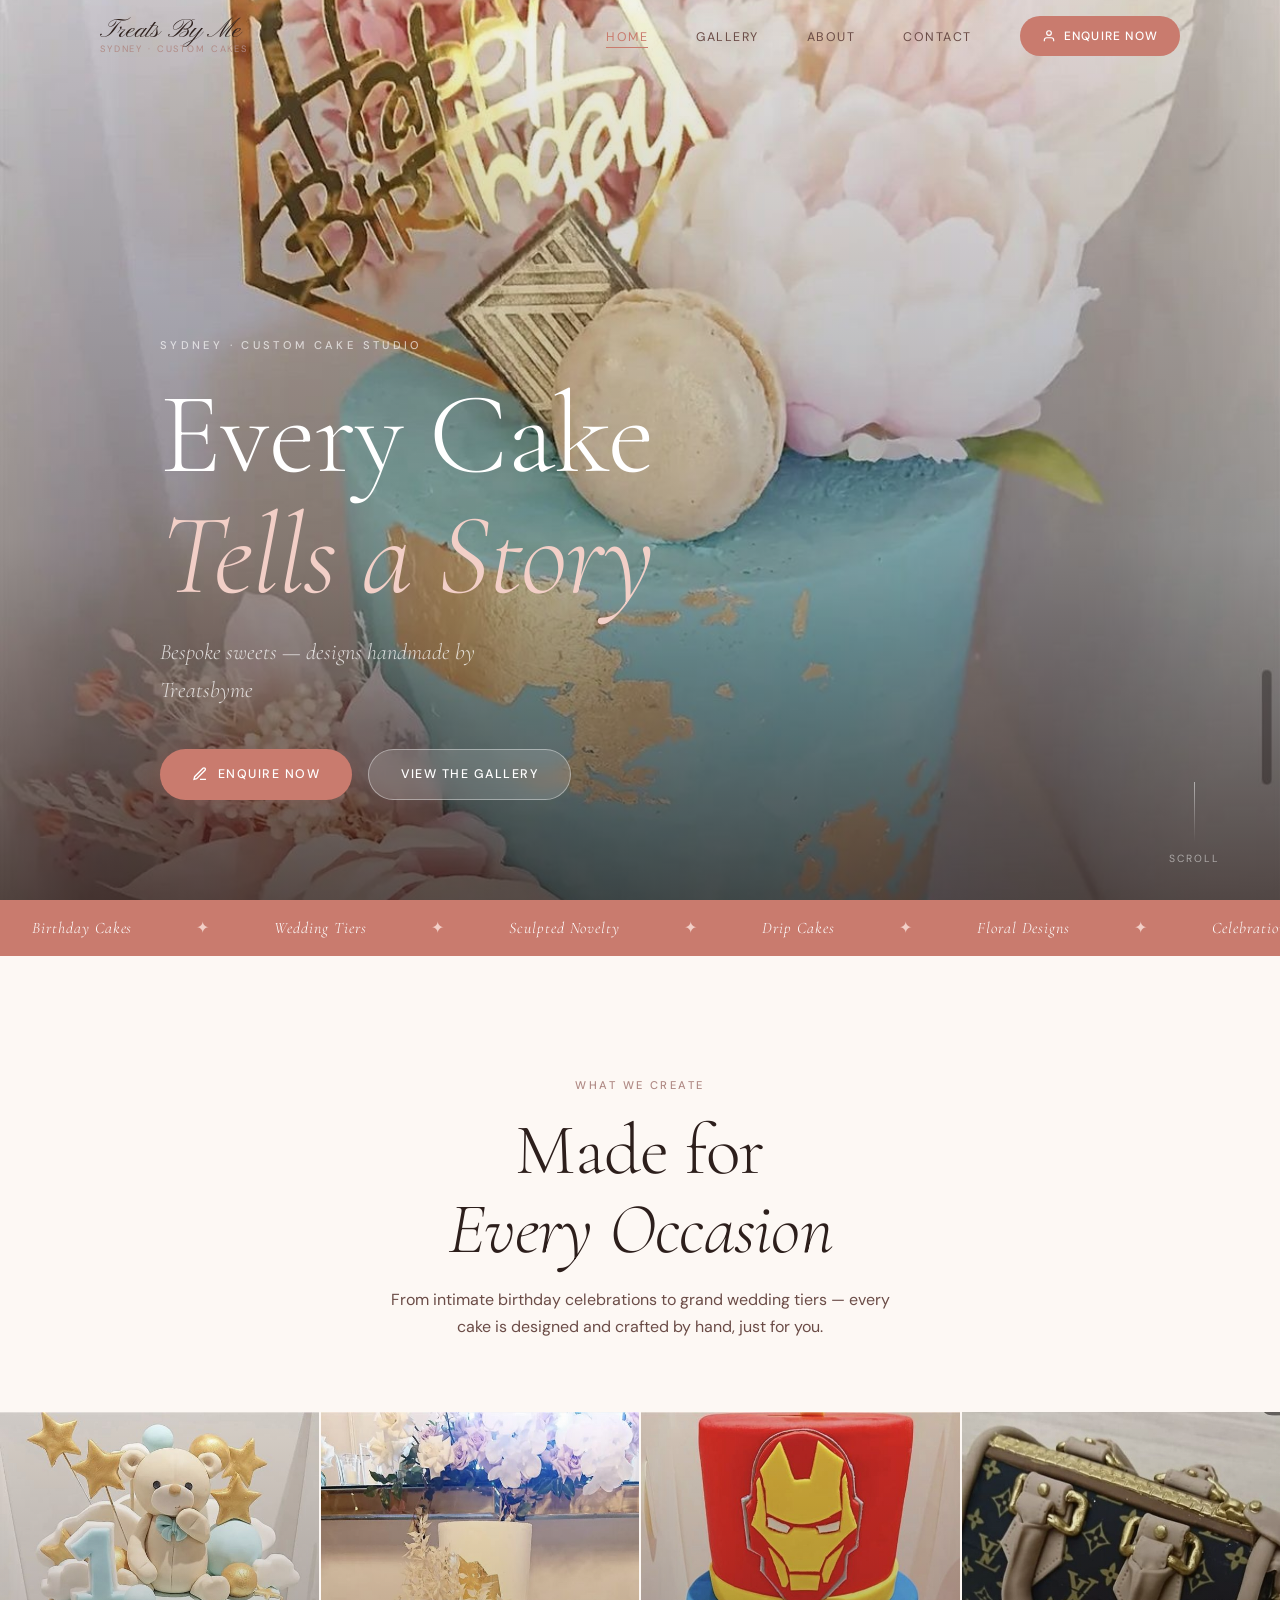
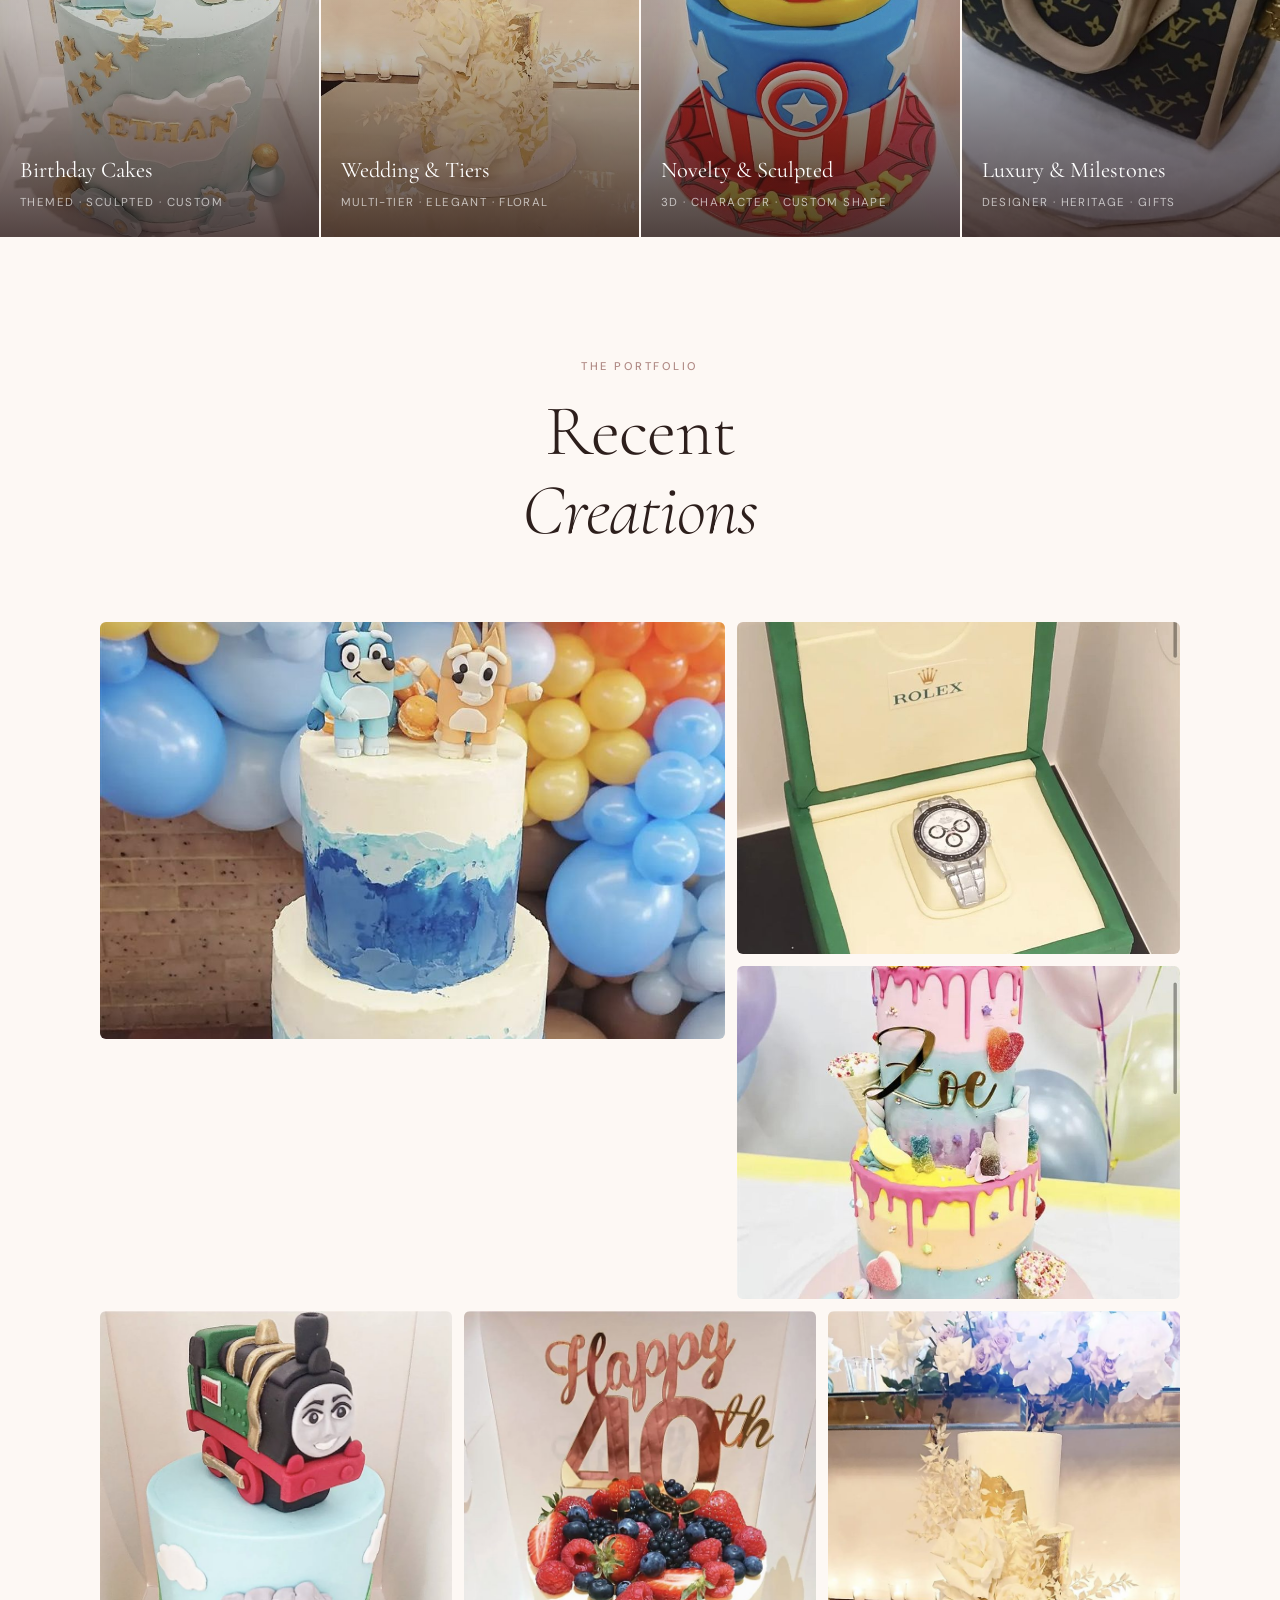
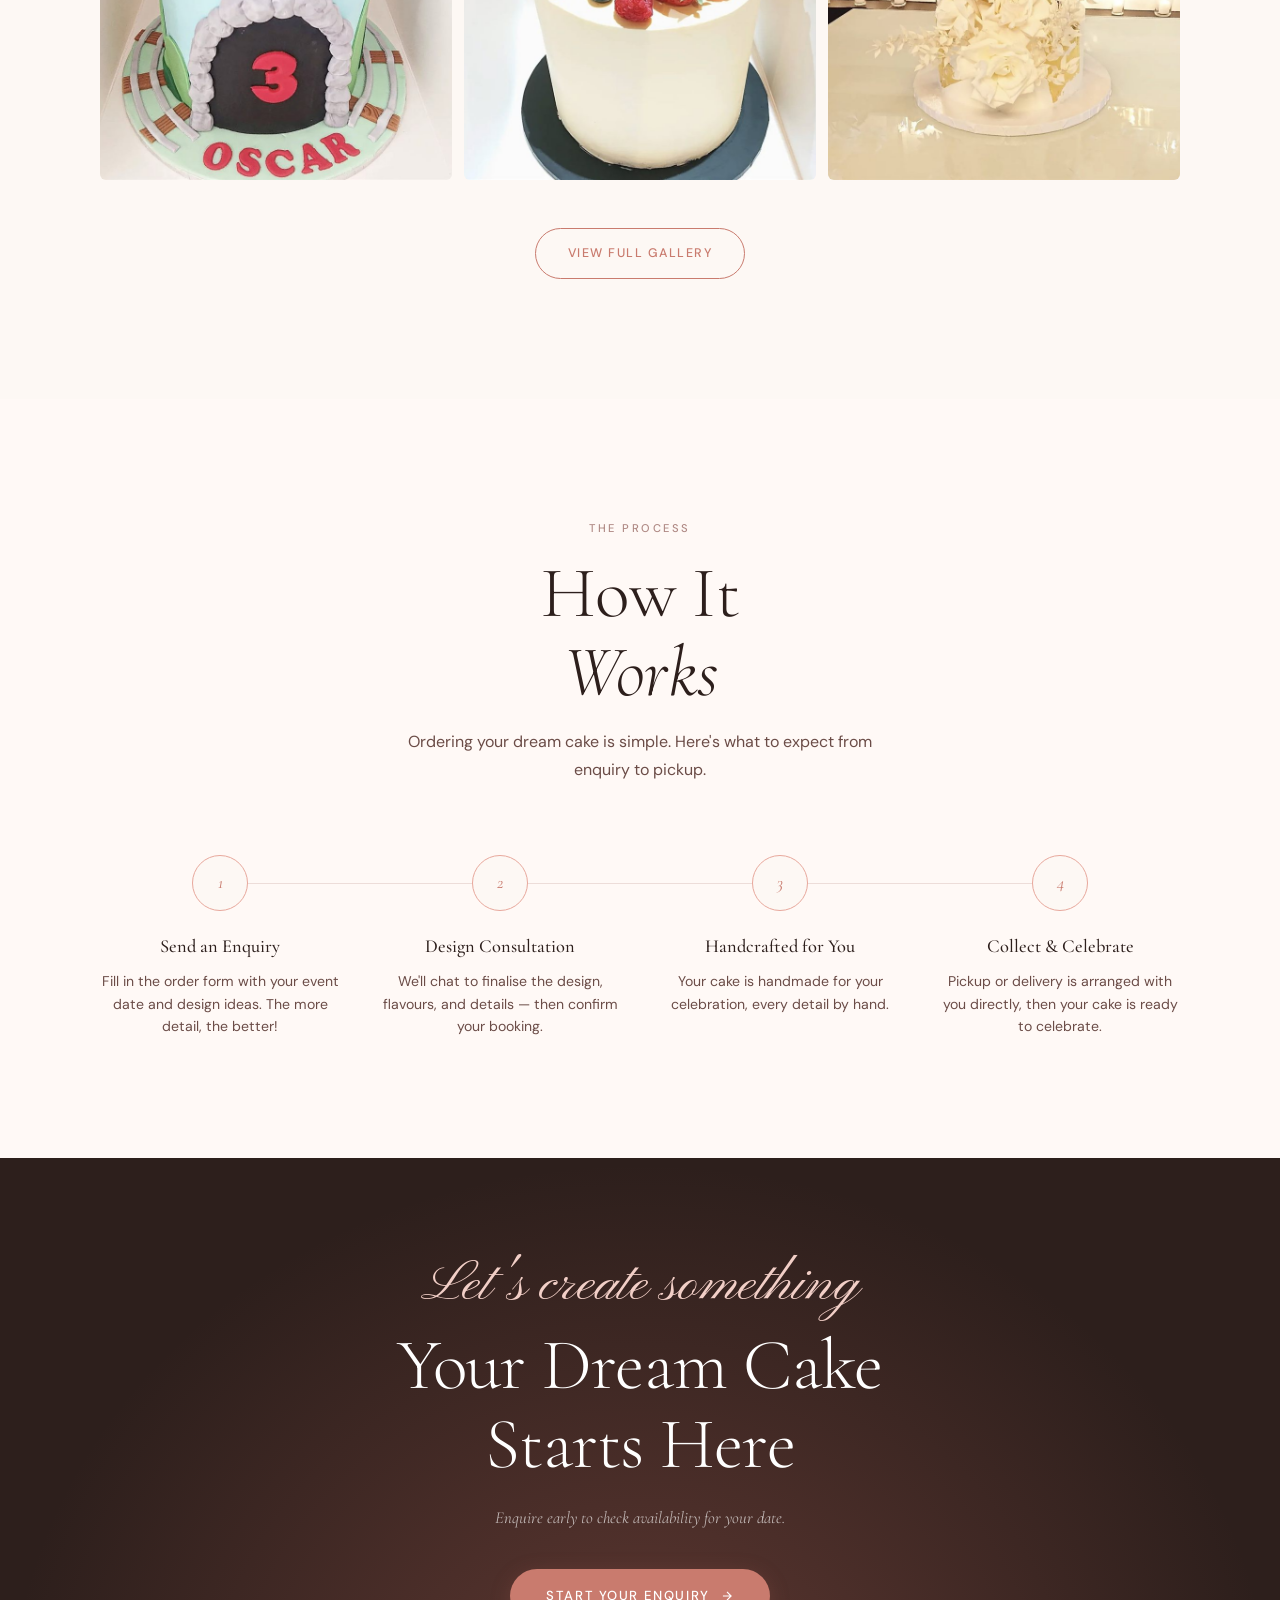
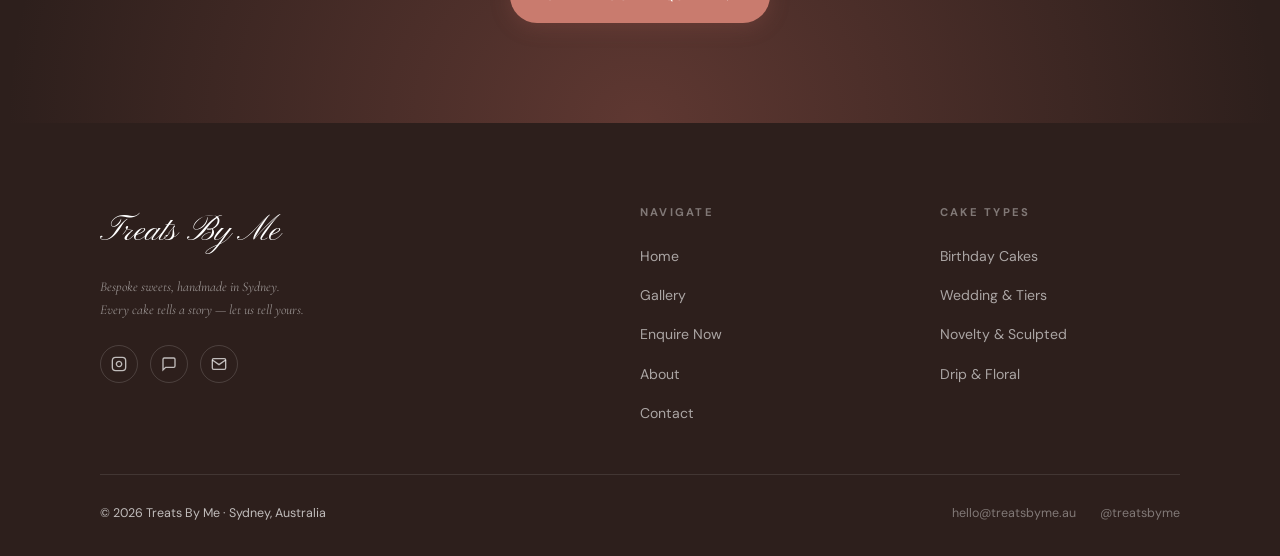
==== index.html @ d4fda52c "Relax enquiry form: only name, date and an email or mobile required - Email and mobile are each opti" ====
<!DOCTYPE html>
<html lang="en-AU">
<head>
  <meta charset="UTF-8">
  <meta name="viewport" content="width=device-width, initial-scale=1.0">
  <title>Treats By Me — Custom Cakes Sydney</title>

  <!-- ── SEO Meta ── -->
  <meta name="description" content="Bespoke custom cakes handmade in Sydney. Birthday cakes, wedding cakes, sculpted novelty cakes, and celebration cakes. Enquire to order your dream cake.">
  <meta name="author" content="Treats By Me">
  <meta name="robots" content="index, follow">
  <link rel="canonical" href="https://treatsbyme.au/">

  <!-- ── Open Graph ── -->
  <meta property="og:type" content="website">
  <meta property="og:url" content="https://treatsbyme.au/">
  <meta property="og:title" content="Treats By Me — Custom Cakes Sydney">
  <meta property="og:description" content="Bespoke handmade cakes in Sydney. Birthday, wedding, novelty, and celebration cakes made to order.">
  <meta property="og:image" content="https://treatsbyme.au/images/og-image.jpg">
  <meta property="og:locale" content="en_AU">
  <meta property="og:site_name" content="Treats By Me">

  <!-- ── Twitter Card ── -->
  <meta name="twitter:card" content="summary_large_image">
  <meta name="twitter:title" content="Treats By Me — Custom Cakes Sydney">
  <meta name="twitter:description" content="Bespoke handmade cakes in Sydney. Birthday, wedding, novelty, and celebration cakes made to order.">
  <meta name="twitter:image" content="https://treatsbyme.au/images/og-image.jpg">

  <!-- ── Favicon ── -->
  <link rel="icon" type="image/svg+xml" href="/favicon.svg">

  <!-- ── Cloudflare Web Analytics ── -->
  <script defer src='https://static.cloudflareinsights.com/beacon.min.js'
    data-cf-beacon='{"token": "4394769bddb5483b97ecb65a954261a9"}'></script>

  <!-- ── Web3Forms ── -->
  <!-- Access key injected in form. No extra script needed. -->

  <link rel="stylesheet" href="css/style.css">

  <!-- Structured Data - Local Business (verified details only) -->
  <script type="application/ld+json">
  {
    "@context": "https://schema.org",
    "@type": "Bakery",
    "name": "Treats By Me",
    "description": "Bespoke sweets and custom cakes, designed and handmade in Sydney.",
    "url": "https://treatsbyme.au",
    "image": "https://treatsbyme.au/images/og-image.jpg",
    "address": {
      "@type": "PostalAddress",
      "addressLocality": "Sydney",
      "addressRegion": "NSW",
      "addressCountry": "AU"
    },
    "areaServed": {
      "@type": "City",
      "name": "Sydney"
    },
    "email": "hello@treatsbyme.au",
    "sameAs": [
      "https://www.instagram.com/treatsbyme",
      "https://www.threads.net/@treatsbyme"
    ]
  }
  </script>
</head>
<body>

  <!-- ════════════════════════════════════════
       NAVIGATION
  ════════════════════════════════════════ -->
  <nav class="nav" role="navigation" aria-label="Main navigation">
    <div class="nav__inner">

      <a href="#home" class="nav__logo" data-page="home" aria-label="Treats By Me — Home">
        <span class="nav__logo-main">Treats By Me</span>
        <span class="nav__logo-sub">Sydney · Custom Cakes</span>
      </a>

      <ul class="nav__links" role="list">
        <li><a href="#home"    class="nav__link" data-page="home">Home</a></li>
        <li><a href="#gallery" class="nav__link" data-page="gallery">Gallery</a></li>
        <li><a href="#about"   class="nav__link" data-page="about">About</a></li>
        <li><a href="#contact" class="nav__link" data-page="contact">Contact</a></li>
        <li><a href="#order"   class="nav__cta"  data-page="order">
          <svg width="14" height="14" viewBox="0 0 24 24" fill="none" stroke="currentColor" stroke-width="2" aria-hidden="true">
            <path d="M20 21v-2a4 4 0 0 0-4-4H8a4 4 0 0 0-4 4v2M12 11a4 4 0 1 0 0-8 4 4 0 0 0 0 8z"/>
          </svg>
          Enquire Now
        </a></li>
      </ul>

      <button class="nav__hamburger" aria-label="Open menu" aria-expanded="false">
        <span></span><span></span><span></span>
      </button>
    </div>

    <!-- Mobile menu -->
    <div class="nav__mobile" role="dialog" aria-label="Mobile navigation">
      <a href="#home"    class="nav__link" data-page="home">Home</a>
      <a href="#gallery" class="nav__link" data-page="gallery">Gallery</a>
      <a href="#about"   class="nav__link" data-page="about">About</a>
      <a href="#contact" class="nav__link" data-page="contact">Contact</a>
      <a href="#order"   class="btn btn-primary" data-page="order" style="margin-top:8px;text-align:center">Enquire Now</a>
    </div>
  </nav>


  <!-- ════════════════════════════════════════
       PAGE: HOME
  ════════════════════════════════════════ -->
  <main id="page-home" class="page" aria-label="Home">

    <!-- Hero -->
    <section class="hero" aria-label="Welcome to Treats By Me">
      <div class="hero__bg"></div>
      <div class="hero__img">
        <!--
          REPLACE: src with your hero cake photo
          Recommended: portrait/square 1200×1400px, min 800KB JPEG
          Object position: center the most beautiful part of the cake
        -->
        <img
          src="images/hero-main.jpg"
          alt="Custom birthday cake with fresh flowers and gold details by Treats By Me"
          loading="eager"
          fetchpriority="high"
          width="1206"
          height="1509"
        >
      </div>
      <div class="hero__overlay" aria-hidden="true"></div>

      <div class="container">
        <div class="hero__content">
          <p class="eyebrow hero__eyebrow">Sydney · Custom Cake Studio</p>
          <h1 class="display-xl hero__title">
            Every Cake<br><em>Tells a Story</em>
          </h1>
          <p class="hero__sub">Bespoke sweets — designs handmade by Treatsbyme</p>
          <div class="hero__actions">
            <a href="#order" class="btn btn-primary" data-page="order">
              <svg width="16" height="16" viewBox="0 0 24 24" fill="none" stroke="currentColor" stroke-width="2" aria-hidden="true"><path d="M12 20h9M16.5 3.5a2.121 2.121 0 013 3L7 19l-4 1 1-4L16.5 3.5z"/></svg>
              Enquire Now
            </a>
            <a href="#gallery" class="btn btn-ghost" data-page="gallery">View the Gallery</a>
          </div>
        </div>
      </div>

      <div class="hero__scroll" aria-hidden="true">
        <div class="hero__scroll-line"></div>
        <span>Scroll</span>
      </div>
    </section>

    <!-- Marquee -->
    <div class="marquee-strip" aria-hidden="true">
      <div class="marquee-track">
        <span>Birthday Cakes</span><span class="dot">✦</span>
        <span>Wedding Tiers</span><span class="dot">✦</span>
        <span>Sculpted Novelty</span><span class="dot">✦</span>
        <span>Drip Cakes</span><span class="dot">✦</span>
        <span>Floral Designs</span><span class="dot">✦</span>
        <span>Celebration Cakes</span><span class="dot">✦</span>
        <span>Handmade in Sydney</span><span class="dot">✦</span>
        <!-- Duplicate for seamless loop -->
        <span>Birthday Cakes</span><span class="dot">✦</span>
        <span>Wedding Tiers</span><span class="dot">✦</span>
        <span>Sculpted Novelty</span><span class="dot">✦</span>
        <span>Drip Cakes</span><span class="dot">✦</span>
        <span>Floral Designs</span><span class="dot">✦</span>
        <span>Celebration Cakes</span><span class="dot">✦</span>
        <span>Handmade in Sydney</span><span class="dot">✦</span>
      </div>
    </div>

    <!-- Services -->
    <section class="section" aria-labelledby="services-heading">
      <div class="container">
        <div class="section-head reveal">
          <span class="eyebrow">What We Create</span>
          <h2 class="display-lg" id="services-heading">Made for<br><em>Every Occasion</em></h2>
          <p>From intimate birthday celebrations to grand wedding tiers — every cake is designed and crafted by hand, just for you.</p>
        </div>
      </div>

      <div class="services__grid" role="list">
        <!-- REPLACE: Each service-card__bg img with a real photo of that cake type -->
        <article class="service-card reveal reveal-delay-1" role="listitem">
          <div class="service-card__bg">
            <img src="images/service-birthday.jpg" alt="Teddy bear first birthday cake" loading="lazy" width="400" height="533">
          </div>
          <div class="service-card__overlay" aria-hidden="true"></div>
          <div class="service-card__label">
            <span class="service-card__name">Birthday Cakes</span>
            <span class="service-card__detail">Themed · Sculpted · Custom</span>
          </div>
        </article>

        <article class="service-card reveal reveal-delay-2" role="listitem">
          <div class="service-card__bg">
            <img src="images/service-wedding.jpg" alt="White and gold wedding cake" loading="lazy" width="400" height="533">
          </div>
          <div class="service-card__overlay" aria-hidden="true"></div>
          <div class="service-card__label">
            <span class="service-card__name">Wedding &amp; Tiers</span>
            <span class="service-card__detail">Multi-Tier · Elegant · Floral</span>
          </div>
        </article>

        <article class="service-card reveal reveal-delay-3" role="listitem">
          <div class="service-card__bg">
            <img src="images/service-novelty.jpg" alt="Marvel superhero fondant cake" loading="lazy" width="400" height="533">
          </div>
          <div class="service-card__overlay" aria-hidden="true"></div>
          <div class="service-card__label">
            <span class="service-card__name">Novelty &amp; Sculpted</span>
            <span class="service-card__detail">3D · Character · Custom Shape</span>
          </div>
        </article>

        <article class="service-card reveal reveal-delay-4" role="listitem">
          <div class="service-card__bg">
            <img src="images/service-corporate.jpg" alt="Luxury monogram handbag cake" loading="lazy" width="400" height="533">
          </div>
          <div class="service-card__overlay" aria-hidden="true"></div>
          <div class="service-card__label">
            <span class="service-card__name">Luxury &amp; Milestones</span>
            <span class="service-card__detail">Designer · Heritage · Gifts</span>
          </div>
        </article>
      </div>
    </section>

    <!-- Gallery teaser -->
    <section class="section" style="padding-top:0" aria-labelledby="gallery-teaser-heading">
      <div class="container">
        <div class="section-head reveal">
          <span class="eyebrow">The Portfolio</span>
          <h2 class="display-lg" id="gallery-teaser-heading">Recent<br><em>Creations</em></h2>
        </div>

        <div class="gallery-teaser">
          <!-- REPLACE: All images with real cake photos -->
          <div class="gallery-teaser__item reveal">
            <img src="images/cake-01.jpg" alt="Bluey and Bingo tiered cake" loading="lazy" width="600" height="800">
          </div>
          <div class="gallery-teaser__item reveal reveal-delay-1">
            <img src="images/cake-02.jpg" alt="Custom fondant Rolex cake" loading="lazy" width="600" height="800">
          </div>
          <div class="gallery-teaser__item reveal reveal-delay-2">
            <img src="images/cake-03.jpg" alt="Pastel drip celebration cake" loading="lazy" width="600" height="800">
          </div>
          <div class="gallery-teaser__item reveal reveal-delay-1">
            <img src="images/cake-04.jpg" alt="Thomas the Tank Engine cake" loading="lazy" width="600" height="800">
          </div>
          <div class="gallery-teaser__item reveal reveal-delay-2">
            <img src="images/cake-05.jpg" alt="Fresh berry birthday cake" loading="lazy" width="600" height="800">
          </div>
          <div class="gallery-teaser__item reveal reveal-delay-3">
            <img src="images/cake-06.jpg" alt="White and gold wedding cake" loading="lazy" width="600" height="800">
          </div>
        </div>

        <div class="text-center mt-12 reveal">
          <a href="#gallery" class="btn btn-outline" data-page="gallery">View Full Gallery</a>
        </div>
      </div>
    </section>

    <!-- How it works -->
    <section class="section" style="background:var(--warm-white)" aria-labelledby="process-heading">
      <div class="container">
        <div class="section-head reveal">
          <span class="eyebrow">The Process</span>
          <h2 class="display-lg" id="process-heading">How It<br><em>Works</em></h2>
          <p>Ordering your dream cake is simple. Here's what to expect from enquiry to pickup.</p>
        </div>

        <div class="process-steps" role="list">
          <div class="process-step reveal reveal-delay-1" role="listitem">
            <div class="process-step__num" aria-hidden="true"><span>1</span></div>
            <h3>Send an Enquiry</h3>
            <p>Fill in the order form with your event date and design ideas. The more detail, the better!</p>
          </div>
          <div class="process-step reveal reveal-delay-2" role="listitem">
            <div class="process-step__num" aria-hidden="true"><span>2</span></div>
            <h3>Design Consultation</h3>
            <p>We'll chat to finalise the design, flavours, and details — then confirm your booking.</p>
          </div>
          <div class="process-step reveal reveal-delay-3" role="listitem">
            <div class="process-step__num" aria-hidden="true"><span>3</span></div>
            <h3>Handcrafted for You</h3>
            <p>Your cake is handmade for your celebration, every detail by hand.</p>
          </div>
          <div class="process-step reveal reveal-delay-4" role="listitem">
            <div class="process-step__num" aria-hidden="true"><span>4</span></div>
            <h3>Collect &amp; Celebrate</h3>
            <p>Pickup or delivery is arranged with you directly, then your cake is ready to celebrate.</p>
          </div>
        </div>
      </div>
    </section>

    <!-- Testimonials: add genuine, approved customer reviews here (none published yet) -->

    <!-- CTA Banner -->
    <section class="cta-banner" aria-labelledby="cta-home-heading">
      <div class="container">
        <div class="cta-banner__content">
          <span class="script-accent" aria-hidden="true">Let's create something</span>
          <h2 class="display-lg" id="cta-home-heading">Your Dream Cake<br>Starts Here</h2>
          <p>Enquire early to check availability for your date.</p>
          <a href="#order" class="btn btn-primary" data-page="order" style="font-size:0.82rem;padding:16px 36px">
            Start Your Enquiry
            <svg width="14" height="14" viewBox="0 0 24 24" fill="none" stroke="currentColor" stroke-width="2" aria-hidden="true"><path d="M5 12h14M12 5l7 7-7 7"/></svg>
          </a>
        </div>
      </div>
    </section>

  </main>


  <!-- ════════════════════════════════════════
       PAGE: GALLERY
  ════════════════════════════════════════ -->
  <main id="page-gallery" class="page" aria-label="Cake Gallery" hidden aria-hidden="true">

    <div class="page-hero">
      <div class="container">
        <span class="eyebrow">The Portfolio</span>
        <div class="divider"></div>
        <h1 class="display-lg">Our<br><em>Gallery</em></h1>
        <p style="color:var(--text-mid);margin-top:12px;font-size:0.95rem;max-width:40ch;margin-left:auto;margin-right:auto">
          Every cake you see was designed and made by hand — crafted just for that person, that moment.
        </p>
      </div>
    </div>

    <section class="section" style="padding-top:clamp(32px,4vw,60px)">
      <div class="container">

        <!-- Filters -->
        <div class="gallery-filters" role="group" aria-label="Filter cakes by category">
          <button class="filter-btn active" data-filter="all">All Cakes</button>
          <button class="filter-btn" data-filter="birthday">Birthday</button>
          <button class="filter-btn" data-filter="wedding">Wedding &amp; Tiers</button>
          <button class="filter-btn" data-filter="novelty">Novelty &amp; Sculpted</button>
          <button class="filter-btn" data-filter="drip">Drip &amp; Floral</button>
          <button class="filter-btn" data-filter="heritage">Heritage &amp; Milestones</button>
          <button class="filter-btn" data-filter="luxury">Luxury &amp; Gifts</button>
        </div>

        <!-- Masonry Grid -->
        <!--
          HOW TO ADD YOUR PHOTOS:
          1. Add your images to the /images/ folder
          2. Copy a <div class="gal-item"> block below
          3. Set:
             - data-category to one of: birthday, wedding, novelty, drip, corporate
             - data-caption to a description for the lightbox
             - img src and alt text
             - img data-full to the full-resolution path (can be same as src)
          4. Order them however you like — masonry handles layout automatically
        -->
        <div class="gallery-masonry" role="list" aria-label="Cake photos">

          <div class="gal-item" data-category="novelty" data-caption="Bluey and Bingo — tiered buttercream cake with fondant characters" role="listitem">
            <img src="images/cake-01.jpg" data-full="images/cake-01.jpg" alt="Bluey and Bingo — tiered buttercream cake with fondant characters" loading="lazy" width="800" height="1000">
            <div class="gal-item__overlay" aria-hidden="true">
              <div class="gal-zoom-icon">
                <svg width="18" height="18" viewBox="0 0 24 24" fill="none" stroke="currentColor" stroke-width="2"><circle cx="11" cy="11" r="8"/><path d="M21 21l-4.35-4.35"/><path d="M11 8v6M8 11h6"/></svg>
              </div>
            </div>
          </div>

          <div class="gal-item" data-category="heritage" data-caption="Longevity peach cake for a 90th birthday" role="listitem">
            <img src="images/cake-13.jpg" data-full="images/cake-13.jpg" alt="Longevity peach cake for a 90th birthday" loading="lazy" width="800" height="801">
            <div class="gal-item__overlay" aria-hidden="true">
              <div class="gal-zoom-icon">
                <svg width="18" height="18" viewBox="0 0 24 24" fill="none" stroke="currentColor" stroke-width="2"><circle cx="11" cy="11" r="8"/><path d="M21 21l-4.35-4.35"/><path d="M11 8v6M8 11h6"/></svg>
              </div>
            </div>
          </div>

          <div class="gal-item" data-category="luxury" data-caption="Custom fondant Rolex watch gift cake" role="listitem">
            <img src="images/cake-02.jpg" data-full="images/cake-02.jpg" alt="Custom fondant Rolex watch gift cake" loading="lazy" width="800" height="1000">
            <div class="gal-item__overlay" aria-hidden="true">
              <div class="gal-zoom-icon">
                <svg width="18" height="18" viewBox="0 0 24 24" fill="none" stroke="currentColor" stroke-width="2"><circle cx="11" cy="11" r="8"/><path d="M21 21l-4.35-4.35"/><path d="M11 8v6M8 11h6"/></svg>
              </div>
            </div>
          </div>

          <div class="gal-item" data-category="drip" data-caption="Pastel drip celebration cake with rainbow details" role="listitem">
            <img src="images/cake-03.jpg" data-full="images/cake-03.jpg" alt="Pastel drip celebration cake with rainbow details" loading="lazy" width="800" height="1000">
            <div class="gal-item__overlay" aria-hidden="true">
              <div class="gal-zoom-icon">
                <svg width="18" height="18" viewBox="0 0 24 24" fill="none" stroke="currentColor" stroke-width="2"><circle cx="11" cy="11" r="8"/><path d="M21 21l-4.35-4.35"/><path d="M11 8v6M8 11h6"/></svg>
              </div>
            </div>
          </div>

          <div class="gal-item" data-category="heritage" data-caption="Gold drip longevity cake for a 93rd birthday" role="listitem">
            <img src="images/cake-14.jpg" data-full="images/cake-14.jpg" alt="Gold drip longevity cake for a 93rd birthday" loading="lazy" width="800" height="959">
            <div class="gal-item__overlay" aria-hidden="true">
              <div class="gal-zoom-icon">
                <svg width="18" height="18" viewBox="0 0 24 24" fill="none" stroke="currentColor" stroke-width="2"><circle cx="11" cy="11" r="8"/><path d="M21 21l-4.35-4.35"/><path d="M11 8v6M8 11h6"/></svg>
              </div>
            </div>
          </div>

          <div class="gal-item" data-category="novelty" data-caption="Thomas the Tank Engine birthday cake" role="listitem">
            <img src="images/cake-04.jpg" data-full="images/cake-04.jpg" alt="Thomas the Tank Engine birthday cake" loading="lazy" width="800" height="1000">
            <div class="gal-item__overlay" aria-hidden="true">
              <div class="gal-zoom-icon">
                <svg width="18" height="18" viewBox="0 0 24 24" fill="none" stroke="currentColor" stroke-width="2"><circle cx="11" cy="11" r="8"/><path d="M21 21l-4.35-4.35"/><path d="M11 8v6M8 11h6"/></svg>
              </div>
            </div>
          </div>

          <div class="gal-item" data-category="luxury" data-caption="Luxury monogram handbag cake" role="listitem">
            <img src="images/cake-16.jpg" data-full="images/cake-16.jpg" alt="Luxury monogram handbag cake" loading="lazy" width="800" height="928">
            <div class="gal-item__overlay" aria-hidden="true">
              <div class="gal-zoom-icon">
                <svg width="18" height="18" viewBox="0 0 24 24" fill="none" stroke="currentColor" stroke-width="2"><circle cx="11" cy="11" r="8"/><path d="M21 21l-4.35-4.35"/><path d="M11 8v6M8 11h6"/></svg>
              </div>
            </div>
          </div>

          <div class="gal-item" data-category="birthday" data-caption="Fresh berry birthday cake with rose gold topper" role="listitem">
            <img src="images/cake-05.jpg" data-full="images/cake-05.jpg" alt="Fresh berry birthday cake with rose gold topper" loading="lazy" width="800" height="1000">
            <div class="gal-item__overlay" aria-hidden="true">
              <div class="gal-zoom-icon">
                <svg width="18" height="18" viewBox="0 0 24 24" fill="none" stroke="currentColor" stroke-width="2"><circle cx="11" cy="11" r="8"/><path d="M21 21l-4.35-4.35"/><path d="M11 8v6M8 11h6"/></svg>
              </div>
            </div>
          </div>

          <div class="gal-item" data-category="heritage" data-caption="Longevity peach cake with hand-modelled fondant figures for a 95th birthday" role="listitem">
            <img src="images/cake-15.jpg" data-full="images/cake-15.jpg" alt="Longevity peach cake with hand-modelled fondant figures for a 95th birthday" loading="lazy" width="800" height="1001">
            <div class="gal-item__overlay" aria-hidden="true">
              <div class="gal-zoom-icon">
                <svg width="18" height="18" viewBox="0 0 24 24" fill="none" stroke="currentColor" stroke-width="2"><circle cx="11" cy="11" r="8"/><path d="M21 21l-4.35-4.35"/><path d="M11 8v6M8 11h6"/></svg>
              </div>
            </div>
          </div>

          <div class="gal-item" data-category="wedding" data-caption="White and gold wedding cake with sugar flowers" role="listitem">
            <img src="images/cake-06.jpg" data-full="images/cake-06.jpg" alt="White and gold wedding cake with sugar flowers" loading="lazy" width="800" height="1000">
            <div class="gal-item__overlay" aria-hidden="true">
              <div class="gal-zoom-icon">
                <svg width="18" height="18" viewBox="0 0 24 24" fill="none" stroke="currentColor" stroke-width="2"><circle cx="11" cy="11" r="8"/><path d="M21 21l-4.35-4.35"/><path d="M11 8v6M8 11h6"/></svg>
              </div>
            </div>
          </div>

          <div class="gal-item" data-category="luxury" data-caption="Money-themed birthday cake with edible notes and gold coins" role="listitem">
            <img src="images/cake-17.jpg" data-full="images/cake-17.jpg" alt="Money-themed birthday cake with edible notes and gold coins" loading="lazy" width="800" height="919">
            <div class="gal-item__overlay" aria-hidden="true">
              <div class="gal-zoom-icon">
                <svg width="18" height="18" viewBox="0 0 24 24" fill="none" stroke="currentColor" stroke-width="2"><circle cx="11" cy="11" r="8"/><path d="M21 21l-4.35-4.35"/><path d="M11 8v6M8 11h6"/></svg>
              </div>
            </div>
          </div>

          <div class="gal-item" data-category="birthday" data-caption="Teddy bear first birthday cake" role="listitem">
            <img src="images/cake-07.jpg" data-full="images/cake-07.jpg" alt="Teddy bear first birthday cake" loading="lazy" width="800" height="1000">
            <div class="gal-item__overlay" aria-hidden="true">
              <div class="gal-zoom-icon">
                <svg width="18" height="18" viewBox="0 0 24 24" fill="none" stroke="currentColor" stroke-width="2"><circle cx="11" cy="11" r="8"/><path d="M21 21l-4.35-4.35"/><path d="M11 8v6M8 11h6"/></svg>
              </div>
            </div>
          </div>

          <div class="gal-item" data-category="luxury" data-caption="Designer handbag and shoe cupcakes" role="listitem">
            <img src="images/cake-18.jpg" data-full="images/cake-18.jpg" alt="Designer handbag and shoe cupcakes" loading="lazy" width="800" height="1001">
            <div class="gal-item__overlay" aria-hidden="true">
              <div class="gal-zoom-icon">
                <svg width="18" height="18" viewBox="0 0 24 24" fill="none" stroke="currentColor" stroke-width="2"><circle cx="11" cy="11" r="8"/><path d="M21 21l-4.35-4.35"/><path d="M11 8v6M8 11h6"/></svg>
              </div>
            </div>
          </div>

          <div class="gal-item" data-category="birthday" data-caption="Jungle themed first birthday cake with fondant lion" role="listitem">
            <img src="images/cake-08.jpg" data-full="images/cake-08.jpg" alt="Jungle themed first birthday cake with fondant lion" loading="lazy" width="800" height="1000">
            <div class="gal-item__overlay" aria-hidden="true">
              <div class="gal-zoom-icon">
                <svg width="18" height="18" viewBox="0 0 24 24" fill="none" stroke="currentColor" stroke-width="2"><circle cx="11" cy="11" r="8"/><path d="M21 21l-4.35-4.35"/><path d="M11 8v6M8 11h6"/></svg>
              </div>
            </div>
          </div>

          <div class="gal-item" data-category="wedding" data-caption="Five-tier white wedding cake with ruffle detail" role="listitem">
            <img src="images/cake-19.jpg" data-full="images/cake-19.jpg" alt="Five-tier white wedding cake with ruffle detail" loading="lazy" width="800" height="921">
            <div class="gal-item__overlay" aria-hidden="true">
              <div class="gal-zoom-icon">
                <svg width="18" height="18" viewBox="0 0 24 24" fill="none" stroke="currentColor" stroke-width="2"><circle cx="11" cy="11" r="8"/><path d="M21 21l-4.35-4.35"/><path d="M11 8v6M8 11h6"/></svg>
              </div>
            </div>
          </div>

          <div class="gal-item" data-category="birthday" data-caption="Little ballerina cake in soft pink" role="listitem">
            <img src="images/cake-09.jpg" data-full="images/cake-09.jpg" alt="Little ballerina cake in soft pink" loading="lazy" width="800" height="1000">
            <div class="gal-item__overlay" aria-hidden="true">
              <div class="gal-zoom-icon">
                <svg width="18" height="18" viewBox="0 0 24 24" fill="none" stroke="currentColor" stroke-width="2"><circle cx="11" cy="11" r="8"/><path d="M21 21l-4.35-4.35"/><path d="M11 8v6M8 11h6"/></svg>
              </div>
            </div>
          </div>

          <div class="gal-item" data-category="wedding" data-caption="Three-tier wedding cake with fresh flowers" role="listitem">
            <img src="images/cake-10.jpg" data-full="images/cake-10.jpg" alt="Three-tier wedding cake with fresh flowers" loading="lazy" width="800" height="1000">
            <div class="gal-item__overlay" aria-hidden="true">
              <div class="gal-zoom-icon">
                <svg width="18" height="18" viewBox="0 0 24 24" fill="none" stroke="currentColor" stroke-width="2"><circle cx="11" cy="11" r="8"/><path d="M21 21l-4.35-4.35"/><path d="M11 8v6M8 11h6"/></svg>
              </div>
            </div>
          </div>

          <div class="gal-item" data-category="novelty" data-caption="Marvel superhero fondant cake" role="listitem">
            <img src="images/cake-11.jpg" data-full="images/cake-11.jpg" alt="Marvel superhero fondant cake" loading="lazy" width="800" height="1000">
            <div class="gal-item__overlay" aria-hidden="true">
              <div class="gal-zoom-icon">
                <svg width="18" height="18" viewBox="0 0 24 24" fill="none" stroke="currentColor" stroke-width="2"><circle cx="11" cy="11" r="8"/><path d="M21 21l-4.35-4.35"/><path d="M11 8v6M8 11h6"/></svg>
              </div>
            </div>
          </div>

          <div class="gal-item" data-category="wedding" data-caption="Sculptural wedding cake with sugar sail detail" role="listitem">
            <img src="images/cake-12.jpg" data-full="images/cake-12.jpg" alt="Sculptural wedding cake with sugar sail detail" loading="lazy" width="800" height="1000">
            <div class="gal-item__overlay" aria-hidden="true">
              <div class="gal-zoom-icon">
                <svg width="18" height="18" viewBox="0 0 24 24" fill="none" stroke="currentColor" stroke-width="2"><circle cx="11" cy="11" r="8"/><path d="M21 21l-4.35-4.35"/><path d="M11 8v6M8 11h6"/></svg>
              </div>
            </div>
          </div>

        </div><!-- /gallery-masonry -->

        <!-- CTA below gallery -->
        <div class="text-center mt-12 reveal">
          <p style="font-family:var(--font-display);font-size:1.1rem;font-style:italic;color:var(--text-mid);margin-bottom:20px">
            Love what you see? Let's create something just for you.
          </p>
          <a href="#order" class="btn btn-primary" data-page="order">Enquire Now</a>
        </div>

      </div>
    </section>
  </main>


  <!-- ════════════════════════════════════════
       PAGE: ORDER
  ════════════════════════════════════════ -->
  <main id="page-order" class="page" aria-label="Custom Cake Enquiry Form" hidden aria-hidden="true">

    <div class="form-page-hero">
      <div class="container">
        <span class="eyebrow">Place an Order</span>
        <div class="divider"></div>
        <h1 class="display-lg">Enquire About<br><em>a Custom Cake</em></h1>
        <p style="color:var(--text-mid);margin-top:12px;max-width:40ch;margin-left:auto;margin-right:auto">
          Fill in the form below and we'll be in touch by email to discuss your design.
        </p>
      </div>
    </div>

    <section class="section" style="padding-top:0;padding-bottom:var(--section-pad)">
      <div class="container">
        <div class="enquiry-form">

          <!-- Success state -->
          <div id="form-success" class="form-success" role="alert" aria-live="polite">
            <div class="form-success__icon">🎂</div>
            <h3>Enquiry Sent!</h3>
            <p>Thank you — we'll be in touch by email to chat about your cake.<br>
            In the meantime, feel free to follow along on <a href="https://instagram.com/treatsbyme" style="color:var(--dusty-rose);text-decoration:underline" target="_blank" rel="noopener">@treatsbyme</a>.</p>
          </div>

          <!--
            Web3Forms setup:
            1. Go to https://web3forms.com — sign up free
            2. Enter hello@treatsbyme.au to get your access key
            3. Replace YOUR_WEB3FORMS_ACCESS_KEY below with your key
            That's it! No backend needed, works on Cloudflare Pages.
          -->
          <form id="enquiry-form" novalidate aria-label="Cake enquiry form">

            <!-- Web3Forms access key -->
            <input type="hidden" name="access_key" value="388352cb-650b-4360-906e-26cc1c3dc0ba">

            <!-- Honeypot spam protection -->
            <input type="checkbox" name="botcheck" style="display:none" tabindex="-1" aria-hidden="true">

            <!-- Where the visitor came from (filled in by main.js) -->
            <input type="hidden" name="visit_source" id="visit-source" value="">

            <!-- Custom email subject -->
            <input type="hidden" name="subject" value="New Cake Enquiry — Treats By Me">

            <!-- Redirect (not needed for SPA but good practice) -->
            <input type="hidden" name="redirect" value="false">

            <div class="form-grid">

              <div class="form-group">
                <label for="name">Full Name <span class="req" aria-label="required">*</span></label>
                <input type="text" id="name" name="name" required autocomplete="name"
                  placeholder="Your full name">
              </div>

              <div class="form-group">
                <label for="email">Email Address</label>
                <input type="email" id="email" name="email" autocomplete="email"
                  placeholder="your@email.com">
              </div>

              <div class="form-group">
                <label for="phone">Mobile Number</label>
                <input type="tel" id="phone" name="phone" autocomplete="tel"
                  placeholder="04XX XXX XXX">
              </div>

              <p class="form-note full" style="grid-column:1/-1;margin:0">Please give us an email or a mobile number (or both) so we can reply.</p>

              <div class="form-group">
                <label for="event-type">Event Type</label>
                <select id="event-type" name="event_type">
                  <option value="" selected>Select event type (optional)</option>
                  <option value="birthday">Birthday</option>
                  <option value="wedding">Wedding</option>
                  <option value="corporate">Corporate / Work Event</option>
                  <option value="baby-shower">Baby Shower / Gender Reveal</option>
                  <option value="anniversary">Anniversary</option>
                  <option value="graduation">Graduation</option>
                  <option value="other">Other Celebration</option>
                </select>
              </div>

              <div class="form-group">
                <label for="event-date">Event Date <span class="req" aria-label="required">*</span></label>
                <input type="date" id="event-date" name="event_date" required>
              </div>

              <div class="form-group">
                <label for="servings">Number of Servings</label>
                <select id="servings" name="servings">
                  <option value="" disabled selected>Approximate servings</option>
                  <option value="10-20">10–20 people</option>
                  <option value="20-40">20–40 people</option>
                  <option value="40-60">40–60 people</option>
                  <option value="60-80">60–80 people</option>
                  <option value="80+">80+ people</option>
                  <option value="not-sure">Not sure yet</option>
                </select>
              </div>

              <div class="form-group full">
                <label for="design">Design Description &amp; Inspiration (optional)</label>
                <textarea id="design" name="design_description" rows="5"
                  placeholder="Tell us about your dream cake — colours, theme, any inspiration images you have in mind, specific design elements, flavour preferences, dietary requirements, etc."></textarea>
              </div>

              <div class="form-group">
                <label for="inspiration">Inspiration Link (optional)</label>
                <input type="url" id="inspiration" name="inspiration_link" autocomplete="off"
                  placeholder="Instagram post, Pinterest or photo link">
              </div>

              <div class="form-group">
                <label for="referral">How did you hear about us?</label>
                <select id="referral" name="referral_source">
                  <option value="" disabled selected>Select one</option>
                  <option value="instagram">Instagram</option>
                  <option value="word-of-mouth">Word of Mouth</option>
                  <option value="google">Google Search</option>
                  <option value="threads">Threads</option>
                  <option value="facebook">Facebook</option>
                  <option value="other">Other</option>
                </select>
              </div>

            </div><!-- /form-grid -->

            <div class="form-submit-area">
              <button type="submit" id="form-submit-btn" class="btn btn-primary">
                Send My Enquiry
                <svg width="16" height="16" viewBox="0 0 24 24" fill="none" stroke="currentColor" stroke-width="2" aria-hidden="true"><path d="M22 2L11 13M22 2l-7 20-4-9-9-4 20-7z"/></svg>
              </button>
              <p class="form-note">
                We'll reply by email · hello@treatsbyme.au
              </p>
            </div>

          </form>
        </div>
      </div>
    </section>

    <!-- FAQ / reassurance -->
    <section class="section" style="padding-top:0">
      <div class="container" style="max-width:680px">
        <h2 class="display-md text-center reveal" style="margin-bottom:40px">Common <em>Questions</em></h2>

        <div style="display:flex;flex-direction:column;gap:20px">
          <details class="reveal" style="border:1px solid var(--border);border-radius:var(--radius-md);padding:20px 24px;cursor:pointer">
            <summary style="font-family:var(--font-display);font-size:1.05rem;font-weight:500;list-style:none;display:flex;justify-content:space-between;align-items:center">
              How far in advance should I order?
              <span style="color:var(--dusty-rose);font-size:1.3rem;flex-shrink:0">+</span>
            </summary>
            <p style="margin-top:14px;color:var(--text-mid);font-size:0.9rem;line-height:1.7">
              Please enquire as early as you can, especially for popular dates such as school holidays and long weekends. I'll confirm whether your date is available.
            </p>
          </details>

          <details class="reveal reveal-delay-1" style="border:1px solid var(--border);border-radius:var(--radius-md);padding:20px 24px;cursor:pointer">
            <summary style="font-family:var(--font-display);font-size:1.05rem;font-weight:500;list-style:none;display:flex;justify-content:space-between;align-items:center">
              Do you cater to dietary requirements?
              <span style="color:var(--dusty-rose);font-size:1.3rem;flex-shrink:0">+</span>
            </summary>
            <p style="margin-top:14px;color:var(--text-mid);font-size:0.9rem;line-height:1.7">
              Please mention any dietary requirements in your enquiry and I'll let you know what's possible.
            </p>
          </details>

          <details class="reveal reveal-delay-2" style="border:1px solid var(--border);border-radius:var(--radius-md);padding:20px 24px;cursor:pointer">
            <summary style="font-family:var(--font-display);font-size:1.05rem;font-weight:500;list-style:none;display:flex;justify-content:space-between;align-items:center">
              Do you deliver?
              <span style="color:var(--dusty-rose);font-size:1.3rem;flex-shrink:0">+</span>
            </summary>
            <p style="margin-top:14px;color:var(--text-mid);font-size:0.9rem;line-height:1.7">
              Please mention in your enquiry whether you would like pickup or delivery, and I'll confirm what's possible for your cake and location.
            </p>
          </details>

          <details class="reveal reveal-delay-3" style="border:1px solid var(--border);border-radius:var(--radius-md);padding:20px 24px;cursor:pointer">
            <summary style="font-family:var(--font-display);font-size:1.05rem;font-weight:500;list-style:none;display:flex;justify-content:space-between;align-items:center">
              How do booking &amp; payment work?
              <span style="color:var(--dusty-rose);font-size:1.3rem;flex-shrink:0">+</span>
            </summary>
            <p style="margin-top:14px;color:var(--text-mid);font-size:0.9rem;line-height:1.7">
              Booking and payment details are confirmed with you personally once your cake and date are agreed.
            </p>
          </details>
        </div>

      </div>
    </section>

  </main>


  <!-- ════════════════════════════════════════
       PAGE: ABOUT
  ════════════════════════════════════════ -->
  <main id="page-about" class="page" aria-label="About Treats By Me" hidden aria-hidden="true">

    <div class="page-hero">
      <div class="container">
        <span class="eyebrow">The Story</span>
        <div class="divider"></div>
        <h1 class="display-lg">Made with<br><em>Love</em></h1>
      </div>
    </div>

    <section class="section">
      <div class="container">
        <div class="about-split">

          <!-- Images -->
          <div class="about-split__img reveal">
            <div class="about-split__img-main">
              <!--
                REPLACE: with a photo of the baker working on a cake
                or a beautiful portrait shot
              -->
              <img src="images/about-baker.svg"
                   alt="The baker carefully decorating a custom cake"
                   loading="lazy"
                   width="600"
                   height="800">
            </div>
            <div class="about-split__img-accent">
              <!--
                REPLACE: with a detail shot — piping, fondant work, or the workspace
              -->
              <img src="images/about-workspace.svg"
                   alt="The Treats By Me workspace"
                   loading="lazy"
                   width="300"
                   height="300">
            </div>
          </div>

          <!-- Content -->
          <div class="about-split__content reveal reveal-delay-2">
            <span class="eyebrow">About the Baker</span>
            <div class="divider" style="margin-left:0;background:linear-gradient(to right,var(--rose),transparent)"></div>
            <h2 class="display-md" style="margin-bottom:24px">
              Behind<br><em>Treats By Me</em>
            </h2>

            <!--
              REPLACE THIS SECTION: with the baker's real bio.
              Keep it warm, personal, and honest — customers buy from people they connect with.
              Ideas to include:
              - How you got into cake making
              - What inspires your designs
              - A personal detail (kids, favourite flavour, the moment you knew this was your passion)
              - What you love most about the job
            -->
            <p style="color:var(--text-mid);margin-bottom:16px;line-height:1.8">
              Treats By Me is a Sydney business making bespoke sweets, with every design handmade.
            </p>
            <p style="color:var(--text-mid);margin-bottom:32px;line-height:1.8">
              A fuller story about the baker and how Treats By Me began is coming soon.
            </p>
            <a href="#order" class="btn btn-outline" data-page="order">Enquire Now</a>
          </div>

        </div>
      </div>
    </section>

    <!-- Values -->
    <section class="section" style="background:var(--warm-white)">
      <div class="container">
        <div class="section-head reveal">
          <span class="eyebrow">What We Stand For</span>
          <h2 class="display-lg">The <em>Treats By Me</em> Promise</h2>
        </div>

        <div class="about-values">
          <div class="about-value reveal reveal-delay-1">
            <span class="about-value__icon" aria-hidden="true">🎂</span>
            <h4>Completely Custom</h4>
            <p>No two cakes are the same. Every design starts with your brief and ends with something made just for you.</p>
          </div>
          <div class="about-value reveal reveal-delay-2">
            <span class="about-value__icon" aria-hidden="true">✨</span>
            <h4>Handmade Details</h4>
            <p>Designs are handmade, with attention to every detail.</p>
          </div>
          <div class="about-value reveal reveal-delay-3">
            <span class="about-value__icon" aria-hidden="true">💕</span>
            <h4>Made with Care</h4>
            <p>Every cake is made with care, because your special moment deserves it.</p>
          </div>
          <div class="about-value reveal reveal-delay-4">
            <span class="about-value__icon" aria-hidden="true">📍</span>
            <h4>Sydney Made</h4>
            <p>Designed and handmade in Sydney.</p>
          </div>
        </div>
      </div>
    </section>

    <!-- CTA -->
    <section class="cta-banner" aria-labelledby="cta-about-heading">
      <div class="container">
        <div class="cta-banner__content">
          <span class="script-accent" aria-hidden="true">Ready to order?</span>
          <h2 class="display-lg" id="cta-about-heading">Let's Make<br>Something Beautiful</h2>
          <p>Tell me about your occasion and let's create a cake you'll never forget.</p>
          <a href="#order" class="btn btn-primary" data-page="order" style="padding:16px 36px">Start Your Enquiry</a>
        </div>
      </div>
    </section>

  </main>


  <!-- ════════════════════════════════════════
       PAGE: CONTACT
  ════════════════════════════════════════ -->
  <main id="page-contact" class="page" aria-label="Contact Treats By Me" hidden aria-hidden="true">

    <div class="page-hero">
      <div class="container">
        <span class="eyebrow">Get in Touch</span>
        <div class="divider"></div>
        <h1 class="display-lg">Say<br><em>Hello</em></h1>
        <p style="color:var(--text-mid);margin-top:12px;max-width:38ch;margin-left:auto;margin-right:auto">
          We'd love to hear from you — whether you're ready to order or just want to explore ideas.
        </p>
      </div>
    </div>

    <section class="section" style="padding-top:clamp(32px,4vw,60px)">
      <div class="container">

        <div class="contact-cards">

          <div class="contact-card reveal">
            <div class="contact-card__icon" aria-hidden="true">✉️</div>
            <h3>Email</h3>
            <p>The best way to reach us for enquiries and questions.</p>
            <a href="mailto:hello@treatsbyme.au" class="link-pill">
              <svg width="14" height="14" viewBox="0 0 24 24" fill="none" stroke="currentColor" stroke-width="2" aria-hidden="true"><path d="M4 4h16c1.1 0 2 .9 2 2v12c0 1.1-.9 2-2 2H4c-1.1 0-2-.9-2-2V6c0-1.1.9-2 2-2z"/><polyline points="22,6 12,13 2,6"/></svg>
              hello@treatsbyme.au
            </a>
          </div>

          <div class="contact-card reveal reveal-delay-1">
            <div class="contact-card__icon" aria-hidden="true">📸</div>
            <h3>Instagram</h3>
            <p>Follow along for the latest creations, behind-the-scenes, and updates.</p>
            <a href="https://instagram.com/treatsbyme" class="link-pill" target="_blank" rel="noopener noreferrer">
              <svg width="14" height="14" viewBox="0 0 24 24" fill="none" stroke="currentColor" stroke-width="2" aria-hidden="true"><rect x="2" y="2" width="20" height="20" rx="5" ry="5"/><path d="M16 11.37A4 4 0 1 1 12.63 8 4 4 0 0 1 16 11.37z"/><line x1="17.5" y1="6.5" x2="17.51" y2="6.5"/></svg>
              @treatsbyme
            </a>
          </div>

          <div class="contact-card reveal reveal-delay-2">
            <div class="contact-card__icon" aria-hidden="true">🧵</div>
            <h3>Threads</h3>
            <p>Join the conversation on Threads for updates and inspiration.</p>
            <a href="https://www.threads.net/@treatsbyme" class="link-pill" target="_blank" rel="noopener noreferrer">
              <svg width="14" height="14" viewBox="0 0 24 24" fill="none" stroke="currentColor" stroke-width="2" aria-hidden="true"><path d="M21 15a2 2 0 0 1-2 2H7l-4 4V5a2 2 0 0 1 2-2h14a2 2 0 0 1 2 2z"/></svg>
              @treatsbyme
            </a>
          </div>

          <div class="contact-card reveal reveal-delay-3">
            <div class="contact-card__icon" aria-hidden="true">📍</div>
            <h3>Location</h3>
            <p>Based in Sydney, NSW. Please ask about pickup or delivery in your enquiry.</p>
          </div>

        </div>

        <!-- Quick enquiry nudge -->
        <div class="testimonial-block reveal" style="max-width:640px;margin:64px auto 0">
          <p class="eyebrow" style="margin-bottom:16px;text-align:center">Ready to order?</p>
          <div class="divider"></div>
          <a href="#order" class="btn btn-primary" data-page="order" style="margin-top:4px">Fill Out the Enquiry Form</a>
        </div>

        <!-- Response time note -->
        <p class="text-center reveal" style="margin-top:32px;color:var(--text-light);font-size:0.82rem;font-style:italic;font-family:var(--font-display)">
          We'll reply to your enquiry by email.
        </p>

      </div>
    </section>

  </main>


  <!-- ════════════════════════════════════════
       LIGHTBOX (Global)
  ════════════════════════════════════════ -->
  <div id="lightbox" class="lightbox" role="dialog" aria-modal="true" aria-label="Image viewer">
    <button id="lightbox-close" class="lightbox__close" aria-label="Close image viewer">&times;</button>
    <button id="lightbox-prev" class="lightbox__nav lightbox__prev" aria-label="Previous image">&#8249;</button>
    <div class="lightbox__img-wrap">
      <img id="lightbox-img" src="" alt="" loading="lazy">
      <p id="lightbox-caption" class="lightbox__caption"></p>
    </div>
    <button id="lightbox-next" class="lightbox__nav lightbox__next" aria-label="Next image">&#8250;</button>
  </div>


  <!-- ════════════════════════════════════════
       FOOTER (Global)
  ════════════════════════════════════════ -->
  <footer class="footer" role="contentinfo">
    <div class="container">
      <div class="footer__inner">

        <div class="footer__brand">
          <span class="footer__logo">Treats By Me</span>
          <p>Bespoke sweets, handmade in Sydney.<br>Every cake tells a story — let us tell yours.</p>
          <div class="footer__social" role="list" aria-label="Social media links">
            <a href="https://instagram.com/treatsbyme" class="footer__social-link" target="_blank" rel="noopener noreferrer" aria-label="Instagram @treatsbyme" role="listitem">
              <svg width="16" height="16" viewBox="0 0 24 24" fill="none" stroke="currentColor" stroke-width="2" aria-hidden="true"><rect x="2" y="2" width="20" height="20" rx="5" ry="5"/><path d="M16 11.37A4 4 0 1 1 12.63 8 4 4 0 0 1 16 11.37z"/><line x1="17.5" y1="6.5" x2="17.51" y2="6.5"/></svg>
            </a>
            <a href="https://www.threads.net/@treatsbyme" class="footer__social-link" target="_blank" rel="noopener noreferrer" aria-label="Threads @treatsbyme" role="listitem">
              <svg width="16" height="16" viewBox="0 0 24 24" fill="none" stroke="currentColor" stroke-width="2" aria-hidden="true"><path d="M21 15a2 2 0 0 1-2 2H7l-4 4V5a2 2 0 0 1 2-2h14a2 2 0 0 1 2 2z"/></svg>
            </a>
            <a href="mailto:hello@treatsbyme.au" class="footer__social-link" aria-label="Email hello@treatsbyme.au" role="listitem">
              <svg width="16" height="16" viewBox="0 0 24 24" fill="none" stroke="currentColor" stroke-width="2" aria-hidden="true"><path d="M4 4h16c1.1 0 2 .9 2 2v12c0 1.1-.9 2-2 2H4c-1.1 0-2-.9-2-2V6c0-1.1.9-2 2-2z"/><polyline points="22,6 12,13 2,6"/></svg>
            </a>
          </div>
        </div>

        <div class="footer__col">
          <h4>Navigate</h4>
          <ul role="list">
            <li><a href="#home"    data-page="home">Home</a></li>
            <li><a href="#gallery" data-page="gallery">Gallery</a></li>
            <li><a href="#order"   data-page="order">Enquire Now</a></li>
            <li><a href="#about"   data-page="about">About</a></li>
            <li><a href="#contact" data-page="contact">Contact</a></li>
          </ul>
        </div>

        <div class="footer__col">
          <h4>Cake Types</h4>
          <ul role="list">
            <li><a href="#order" data-page="order">Birthday Cakes</a></li>
            <li><a href="#order" data-page="order">Wedding &amp; Tiers</a></li>
            <li><a href="#order" data-page="order">Novelty &amp; Sculpted</a></li>
            <li><a href="#order" data-page="order">Drip &amp; Floral</a></li>
          </ul>
        </div>

      </div>

      <div class="footer__bottom">
        <span>&copy; <span id="footer-year"></span> Treats By Me · Sydney, Australia</span>
        <div style="display:flex;gap:24px">
          <a href="mailto:hello@treatsbyme.au">hello@treatsbyme.au</a>
          <a href="https://instagram.com/treatsbyme" target="_blank" rel="noopener">@treatsbyme</a>
        </div>
      </div>
    </div>
  </footer>

  <a href="#order" class="sticky-cta" data-page="order">Enquire About a Cake</a>

  <script src="js/main.js" defer></script>
  <script>
    // Footer year
    document.getElementById('footer-year').textContent = new Date().getFullYear();
  </script>

</body>
</html>
---- css/style.css ----
/* ============================================
   TREATS BY ME — Design System
   Palette: cream, blush, dusty rose, warm white
   Fonts: Cormorant Garamond (display) + DM Sans (body)
   ============================================ */

@import url('https://fonts.googleapis.com/css2?family=Cormorant+Garamond:ital,wght@0,300;0,400;0,500;0,600;1,300;1,400;1,500&family=DM+Sans:ital,opsz,wght@0,9..40,300;0,9..40,400;0,9..40,500;1,9..40,300&family=Pinyon+Script&display=swap');

/* ── Custom Properties ── */
:root {
  --cream:        #fdf8f4;
  --warm-white:   #fff9f6;
  --blush:        #f2cfc7;
  --rose:         #e8a89c;
  --dusty-rose:   #c97b6e;
  --deep-rose:    #a85d52;
  --text-dark:    #2d1f1c;
  --text-mid:     #6b4c47;
  --text-light:   #b08a85;
  --border:       #edddd9;
  --shadow:       rgba(169, 93, 82, 0.08);

  --font-display: 'Cormorant Garamond', Georgia, serif;
  --font-script:  'Pinyon Script', cursive;
  --font-body:    'DM Sans', sans-serif;

  --radius-sm:    6px;
  --radius-md:    16px;
  --radius-lg:    32px;
  --radius-pill:  999px;

  --transition:   0.35s cubic-bezier(0.4, 0, 0.2, 1);
  --transition-slow: 0.6s cubic-bezier(0.4, 0, 0.2, 1);

  --max-w:        1200px;
  --section-pad:  clamp(60px, 10vw, 120px);
}

/* ── Reset ── */
*, *::before, *::after { box-sizing: border-box; margin: 0; padding: 0; }

html {
  scroll-behavior: smooth;
  -webkit-text-size-adjust: 100%;
}

body {
  font-family: var(--font-body);
  font-size: clamp(15px, 2vw, 16px);
  line-height: 1.7;
  color: var(--text-dark);
  background: var(--cream);
  overflow-x: hidden;
}

img {
  max-width: 100%;
  height: auto;
  display: block;
}

a {
  color: inherit;
  text-decoration: none;
}

ul { list-style: none; }

/* ── Typography Scale ── */
.display-xl {
  font-family: var(--font-display);
  font-size: clamp(3rem, 9vw, 7.5rem);
  font-weight: 300;
  line-height: 1.05;
  letter-spacing: -0.01em;
}

.display-lg {
  font-family: var(--font-display);
  font-size: clamp(2.2rem, 6vw, 4.5rem);
  font-weight: 300;
  line-height: 1.1;
  letter-spacing: -0.01em;
}

.display-md {
  font-family: var(--font-display);
  font-size: clamp(1.6rem, 4vw, 2.8rem);
  font-weight: 400;
  line-height: 1.2;
}

.script-accent {
  font-family: var(--font-script);
  font-size: clamp(2rem, 5vw, 3.5rem);
  color: var(--dusty-rose);
  line-height: 1;
}

.eyebrow {
  font-family: var(--font-body);
  font-size: 0.7rem;
  font-weight: 500;
  letter-spacing: 0.22em;
  text-transform: uppercase;
  color: var(--text-light);
}

/* ── Layout Utilities ── */
.container {
  width: 100%;
  max-width: var(--max-w);
  margin: 0 auto;
  padding: 0 clamp(20px, 5vw, 60px);
}

.section {
  padding: var(--section-pad) 0;
}

/* ── Navigation ── */
.nav {
  position: fixed;
  top: 0;
  left: 0;
  right: 0;
  z-index: 100;
  padding: 0;
  transition: var(--transition);
}

.nav.scrolled {
  background: rgba(253, 248, 244, 0.95);
  backdrop-filter: blur(12px);
  -webkit-backdrop-filter: blur(12px);
  border-bottom: 1px solid var(--border);
  box-shadow: 0 2px 20px var(--shadow);
}

.nav__inner {
  display: flex;
  align-items: center;
  justify-content: space-between;
  height: 72px;
  padding: 0 clamp(20px, 5vw, 60px);
  max-width: var(--max-w);
  margin: 0 auto;
}

.nav__logo {
  display: flex;
  flex-direction: column;
  line-height: 1;
  gap: 1px;
}

.nav__logo-main {
  font-family: var(--font-script);
  font-size: 1.7rem;
  color: var(--text-dark);
  transition: color var(--transition);
}

.nav__logo-sub {
  font-size: 0.58rem;
  letter-spacing: 0.2em;
  text-transform: uppercase;
  color: var(--text-light);
  font-weight: 400;
}

.nav__links {
  display: flex;
  align-items: center;
  gap: clamp(24px, 4vw, 48px);
}

.nav__link {
  font-size: 0.78rem;
  font-weight: 400;
  letter-spacing: 0.12em;
  text-transform: uppercase;
  color: var(--text-mid);
  transition: color var(--transition);
  position: relative;
}

.nav__link::after {
  content: '';
  position: absolute;
  bottom: -3px;
  left: 0;
  width: 0;
  height: 1px;
  background: var(--dusty-rose);
  transition: width var(--transition);
}

.nav__link:hover,
.nav__link.active {
  color: var(--dusty-rose);
}

.nav__link:hover::after,
.nav__link.active::after {
  width: 100%;
}

.nav__cta {
  display: inline-flex;
  align-items: center;
  gap: 8px;
  padding: 10px 22px;
  background: var(--dusty-rose);
  color: #fff;
  border-radius: var(--radius-pill);
  font-size: 0.75rem;
  font-weight: 500;
  letter-spacing: 0.1em;
  text-transform: uppercase;
  transition: var(--transition);
}

.nav__cta:hover {
  background: var(--deep-rose);
  transform: translateY(-1px);
  box-shadow: 0 8px 24px rgba(169, 93, 82, 0.3);
}

/* Mobile nav */
.nav__hamburger {
  display: none;
  flex-direction: column;
  gap: 5px;
  cursor: pointer;
  padding: 4px;
  background: none;
  border: none;
}

.nav__hamburger span {
  display: block;
  width: 24px;
  height: 1.5px;
  background: var(--text-dark);
  transition: var(--transition);
  transform-origin: center;
}

.nav__hamburger.open span:nth-child(1) { transform: translateY(6.5px) rotate(45deg); }
.nav__hamburger.open span:nth-child(2) { opacity: 0; }
.nav__hamburger.open span:nth-child(3) { transform: translateY(-6.5px) rotate(-45deg); }

.nav__mobile {
  display: none;
  position: fixed;
  inset: 0;
  top: 72px;
  background: var(--warm-white);
  padding: 40px clamp(20px, 5vw, 60px);
  flex-direction: column;
  gap: 32px;
  z-index: 99;
  opacity: 0;
  pointer-events: none;
  transition: opacity var(--transition);
}

.nav__mobile.open {
  opacity: 1;
  pointer-events: all;
}

.nav__mobile .nav__link {
  font-size: 1rem;
  letter-spacing: 0.18em;
}

@media (max-width: 768px) {
  .nav__links { display: none; }
  .nav__hamburger { display: flex; }
  .nav__mobile { display: flex; }
}

/* ── Buttons ── */
.btn {
  display: inline-flex;
  align-items: center;
  justify-content: center;
  gap: 10px;
  padding: 14px 32px;
  border: none;
  border-radius: var(--radius-pill);
  font-family: var(--font-body);
  font-size: 0.78rem;
  font-weight: 500;
  letter-spacing: 0.12em;
  text-transform: uppercase;
  cursor: pointer;
  transition: var(--transition);
  white-space: nowrap;
}

.btn-primary {
  background: var(--dusty-rose);
  color: #fff;
  box-shadow: 0 4px 20px rgba(169, 93, 82, 0.25);
}

.btn-primary:hover {
  background: var(--deep-rose);
  transform: translateY(-2px);
  box-shadow: 0 10px 30px rgba(169, 93, 82, 0.35);
}

.btn-outline {
  background: transparent;
  color: var(--dusty-rose);
  border: 1.5px solid var(--dusty-rose);
}

.btn-outline:hover {
  background: var(--dusty-rose);
  color: #fff;
  transform: translateY(-2px);
}

.btn-ghost {
  background: rgba(255,255,255,0.15);
  color: #fff;
  border: 1.5px solid rgba(255,255,255,0.4);
  backdrop-filter: blur(8px);
}

.btn-ghost:hover {
  background: rgba(255,255,255,0.25);
  transform: translateY(-2px);
}

/* ── Hero ── */
.hero {
  position: relative;
  min-height: 100svh;
  display: flex;
  align-items: flex-end;
  overflow: hidden;
}

.hero__bg {
  position: absolute;
  inset: 0;
  background: linear-gradient(
    135deg,
    #f5d9d0 0%,
    #ead0c8 30%,
    #e2c4c0 60%,
    #d4b0ab 100%
  );
  z-index: 0;
}

/* Placeholder image container - replace src with real photo */
.hero__img {
  position: absolute;
  inset: 0;
  z-index: 1;
}

.hero__img img {
  width: 100%;
  height: 100%;
  object-fit: cover;
  object-position: center;
}

.hero__overlay {
  position: absolute;
  inset: 0;
  z-index: 2;
  background: linear-gradient(
    to top,
    rgba(30, 14, 10, 0.72) 0%,
    rgba(30, 14, 10, 0.3) 40%,
    rgba(30, 14, 10, 0.05) 100%
  );
}

.hero__content {
  position: relative;
  z-index: 3;
  padding: 0 clamp(20px, 5vw, 60px) clamp(60px, 10vw, 100px);
  max-width: var(--max-w);
  margin: 0 auto;
  width: 100%;
}

.hero__eyebrow {
  color: rgba(255,255,255,0.65);
  margin-bottom: 20px;
  letter-spacing: 0.3em;
}

.hero__title {
  color: #fff;
  margin-bottom: 16px;
  max-width: 14ch;
}

.hero__title em {
  font-style: italic;
  color: var(--blush);
}

.hero__sub {
  font-family: var(--font-display);
  font-size: clamp(1rem, 2.5vw, 1.4rem);
  font-weight: 300;
  font-style: italic;
  color: rgba(255,255,255,0.75);
  margin-bottom: 40px;
  max-width: 40ch;
}

.hero__actions {
  display: flex;
  flex-wrap: wrap;
  gap: 16px;
}

.hero__scroll {
  position: absolute;
  bottom: 32px;
  right: clamp(20px, 5vw, 60px);
  z-index: 3;
  display: flex;
  flex-direction: column;
  align-items: center;
  gap: 8px;
  color: rgba(255,255,255,0.5);
  font-size: 0.65rem;
  letter-spacing: 0.2em;
  text-transform: uppercase;
}

.hero__scroll-line {
  width: 1px;
  height: 60px;
  background: linear-gradient(to bottom, rgba(255,255,255,0.5), transparent);
  animation: scrollLine 2s ease-in-out infinite;
}

@keyframes scrollLine {
  0%, 100% { transform: scaleY(1); opacity: 1; }
  50% { transform: scaleY(0.5); opacity: 0.3; }
}

/* ── Marquee / Ticker ── */
.marquee-strip {
  background: var(--dusty-rose);
  color: #fff;
  padding: 14px 0;
  overflow: hidden;
  white-space: nowrap;
}

.marquee-track {
  display: inline-flex;
  animation: marquee 28s linear infinite;
}

.marquee-track span {
  font-family: var(--font-display);
  font-size: clamp(0.85rem, 2vw, 1rem);
  font-style: italic;
  font-weight: 300;
  letter-spacing: 0.06em;
  padding: 0 32px;
}

.marquee-track .dot {
  color: var(--blush);
  font-style: normal;
}

@keyframes marquee {
  from { transform: translateX(0); }
  to   { transform: translateX(-50%); }
}

/* ── Signature Services ── */
.services__grid {
  display: grid;
  grid-template-columns: repeat(auto-fit, minmax(200px, 1fr));
  gap: 2px;
  margin-top: 60px;
}

.service-card {
  position: relative;
  aspect-ratio: 3/4;
  overflow: hidden;
  cursor: pointer;
}

.service-card__bg {
  position: absolute;
  inset: 0;
  transition: transform var(--transition-slow);
}

.service-card:hover .service-card__bg {
  transform: scale(1.06);
}

.service-card__bg img {
  width: 100%;
  height: 100%;
  object-fit: cover;
}

.service-card__overlay {
  position: absolute;
  inset: 0;
  background: linear-gradient(
    to top,
    rgba(30, 10, 8, 0.75) 0%,
    rgba(30, 10, 8, 0.2) 50%,
    transparent 100%
  );
  transition: var(--transition);
}

.service-card:hover .service-card__overlay {
  background: linear-gradient(
    to top,
    rgba(169, 93, 82, 0.75) 0%,
    rgba(169, 93, 82, 0.25) 60%,
    transparent 100%
  );
}

.service-card__label {
  position: absolute;
  bottom: 0;
  left: 0;
  right: 0;
  padding: 24px 20px;
  color: #fff;
}

.service-card__name {
  font-family: var(--font-display);
  font-size: clamp(1.1rem, 2.5vw, 1.4rem);
  font-weight: 400;
  display: block;
}

.service-card__detail {
  font-size: 0.72rem;
  letter-spacing: 0.12em;
  text-transform: uppercase;
  color: rgba(255,255,255,0.65);
  display: block;
  margin-top: 4px;
}

/* ── Section Headings ── */
.section-head {
  text-align: center;
  margin-bottom: clamp(40px, 6vw, 72px);
}

.section-head .eyebrow {
  margin-bottom: 16px;
  display: block;
}

.section-head .display-lg {
  margin-bottom: 16px;
}

.section-head p {
  max-width: 46ch;
  margin: 0 auto;
  color: var(--text-mid);
  font-size: clamp(0.9rem, 2vw, 1rem);
}

/* ── Gallery Grid (Home teaser) ── */
.gallery-teaser {
  display: grid;
  grid-template-columns: repeat(12, 1fr);
  grid-template-rows: auto;
  gap: 12px;
}

.gallery-teaser__item {
  overflow: hidden;
  border-radius: var(--radius-sm);
  position: relative;
  cursor: pointer;
}

.gallery-teaser__item:nth-child(1) { grid-column: span 7; grid-row: span 2; aspect-ratio: 3/2; }
.gallery-teaser__item:nth-child(2) { grid-column: span 5; aspect-ratio: 4/3; }
.gallery-teaser__item:nth-child(3) { grid-column: span 5; aspect-ratio: 4/3; }
.gallery-teaser__item:nth-child(4) { grid-column: span 4; aspect-ratio: 3/4; }
.gallery-teaser__item:nth-child(5) { grid-column: span 4; aspect-ratio: 3/4; }
.gallery-teaser__item:nth-child(6) { grid-column: span 4; aspect-ratio: 3/4; }

.gallery-teaser__item img {
  width: 100%;
  height: 100%;
  object-fit: cover;
  transition: transform var(--transition-slow);
}

.gallery-teaser__item:hover img {
  transform: scale(1.04);
}

.gallery-teaser__item::after {
  content: '';
  position: absolute;
  inset: 0;
  background: rgba(169, 93, 82, 0);
  transition: var(--transition);
}

.gallery-teaser__item:hover::after {
  background: rgba(169, 93, 82, 0.12);
}

@media (max-width: 768px) {
  .gallery-teaser { grid-template-columns: 1fr 1fr; gap: 8px; }
  .gallery-teaser__item:nth-child(1) { grid-column: span 2; aspect-ratio: 4/3; }
  .gallery-teaser__item:nth-child(2),
  .gallery-teaser__item:nth-child(3) { grid-column: span 1; aspect-ratio: 1; }
  .gallery-teaser__item:nth-child(4),
  .gallery-teaser__item:nth-child(5),
  .gallery-teaser__item:nth-child(6) { grid-column: span 1; aspect-ratio: 1; }
}

/* ── Full Gallery Page ── */
.gallery-masonry {
  columns: 3;
  column-gap: 12px;
}

.gallery-masonry .gal-item {
  break-inside: avoid;
  margin-bottom: 12px;
  border-radius: var(--radius-sm);
  overflow: hidden;
  cursor: zoom-in;
  position: relative;
}

.gallery-masonry .gal-item img {
  width: 100%;
  display: block;
  transition: transform var(--transition-slow);
}

.gallery-masonry .gal-item:hover img {
  transform: scale(1.03);
}

.gal-item__overlay {
  position: absolute;
  inset: 0;
  background: rgba(169, 93, 82, 0);
  transition: var(--transition);
  display: flex;
  align-items: center;
  justify-content: center;
}

.gal-item:hover .gal-item__overlay {
  background: rgba(169, 93, 82, 0.18);
}

.gal-zoom-icon {
  width: 44px;
  height: 44px;
  background: rgba(255,255,255,0.9);
  border-radius: 50%;
  display: flex;
  align-items: center;
  justify-content: center;
  opacity: 0;
  transform: scale(0.7);
  transition: var(--transition);
  color: var(--dusty-rose);
}

.gal-item:hover .gal-zoom-icon {
  opacity: 1;
  transform: scale(1);
}

.gallery-filters {
  display: flex;
  flex-wrap: wrap;
  gap: 10px;
  margin-bottom: 40px;
  justify-content: center;
}

.filter-btn {
  padding: 8px 22px;
  border: 1.5px solid var(--border);
  border-radius: var(--radius-pill);
  background: transparent;
  color: var(--text-mid);
  font-family: var(--font-body);
  font-size: 0.75rem;
  letter-spacing: 0.1em;
  text-transform: uppercase;
  cursor: pointer;
  transition: var(--transition);
}

.filter-btn:hover,
.filter-btn.active {
  background: var(--dusty-rose);
  border-color: var(--dusty-rose);
  color: #fff;
}

@media (max-width: 768px) {
  .gallery-masonry { columns: 2; }
}

@media (max-width: 480px) {
  .gallery-masonry { columns: 2; }
}

/* ── Lightbox ── */
.lightbox {
  position: fixed;
  inset: 0;
  z-index: 1000;
  background: rgba(20, 8, 6, 0.95);
  display: flex;
  align-items: center;
  justify-content: center;
  opacity: 0;
  pointer-events: none;
  transition: opacity var(--transition);
}

.lightbox.open {
  opacity: 1;
  pointer-events: all;
}

.lightbox__img-wrap {
  max-width: 90vw;
  max-height: 90vh;
  position: relative;
}

.lightbox__img-wrap img {
  max-width: 90vw;
  max-height: 85vh;
  object-fit: contain;
  border-radius: var(--radius-sm);
  transform: scale(0.92);
  transition: transform var(--transition);
}

.lightbox.open .lightbox__img-wrap img {
  transform: scale(1);
}

.lightbox__caption {
  text-align: center;
  color: rgba(255,255,255,0.6);
  font-size: 0.8rem;
  font-style: italic;
  font-family: var(--font-display);
  margin-top: 12px;
}

.lightbox__close {
  position: absolute;
  top: 20px;
  right: 24px;
  background: none;
  border: none;
  color: rgba(255,255,255,0.7);
  font-size: 2rem;
  cursor: pointer;
  padding: 8px;
  line-height: 1;
  transition: color var(--transition);
}

.lightbox__close:hover { color: #fff; }

.lightbox__nav {
  position: absolute;
  top: 50%;
  transform: translateY(-50%);
  background: rgba(255,255,255,0.1);
  border: 1px solid rgba(255,255,255,0.2);
  border-radius: 50%;
  width: 48px;
  height: 48px;
  display: flex;
  align-items: center;
  justify-content: center;
  cursor: pointer;
  color: #fff;
  transition: var(--transition);
  font-size: 1.2rem;
}

.lightbox__nav:hover { background: rgba(255,255,255,0.2); }
.lightbox__prev { left: -70px; }
.lightbox__next { right: -70px; }

@media (max-width: 600px) {
  .lightbox__prev { left: 12px; }
  .lightbox__next { right: 12px; }
}

/* ── Process Section ── */
.process-steps {
  display: grid;
  grid-template-columns: repeat(auto-fit, minmax(200px, 1fr));
  gap: 40px;
  margin-top: 60px;
  position: relative;
}

.process-steps::before {
  content: '';
  position: absolute;
  top: 28px;
  left: 10%;
  right: 10%;
  height: 1px;
  background: var(--border);
}

.process-step {
  text-align: center;
  position: relative;
}

.process-step__num {
  width: 56px;
  height: 56px;
  border-radius: 50%;
  border: 1.5px solid var(--rose);
  display: flex;
  align-items: center;
  justify-content: center;
  margin: 0 auto 20px;
  background: var(--cream);
  position: relative;
  z-index: 1;
}

.process-step__num span {
  font-family: var(--font-display);
  font-size: 1.1rem;
  color: var(--dusty-rose);
  font-style: italic;
}

.process-step h3 {
  font-family: var(--font-display);
  font-size: 1.15rem;
  font-weight: 500;
  margin-bottom: 8px;
}

.process-step p {
  font-size: 0.88rem;
  color: var(--text-mid);
  line-height: 1.6;
}

/* ── Quote / Testimonial ── */
.testimonial-block {
  background: linear-gradient(135deg, var(--blush), #f5d5cc);
  border-radius: var(--radius-lg);
  padding: clamp(40px, 7vw, 80px) clamp(30px, 5vw, 80px);
  text-align: center;
  position: relative;
  overflow: hidden;
}

.testimonial-block::before {
  content: '"';
  position: absolute;
  top: -30px;
  left: 30px;
  font-family: var(--font-display);
  font-size: 20rem;
  color: rgba(255,255,255,0.25);
  line-height: 1;
  pointer-events: none;
}

.testimonial-block blockquote {
  font-family: var(--font-display);
  font-size: clamp(1.3rem, 3.5vw, 2rem);
  font-style: italic;
  font-weight: 300;
  color: var(--text-dark);
  line-height: 1.5;
  position: relative;
  margin-bottom: 24px;
}

.testimonial-block cite {
  font-size: 0.8rem;
  letter-spacing: 0.15em;
  text-transform: uppercase;
  color: var(--text-mid);
  font-style: normal;
}

/* ── About Page ── */
.about-split {
  display: grid;
  grid-template-columns: 1fr 1fr;
  gap: clamp(40px, 6vw, 80px);
  align-items: center;
}

.about-split__img {
  position: relative;
}

.about-split__img-main {
  border-radius: var(--radius-md);
  overflow: hidden;
  aspect-ratio: 3/4;
}

.about-split__img-main img {
  width: 100%;
  height: 100%;
  object-fit: cover;
}

.about-split__img-accent {
  position: absolute;
  bottom: -30px;
  right: -30px;
  width: 48%;
  aspect-ratio: 1;
  border-radius: var(--radius-md);
  overflow: hidden;
  border: 4px solid var(--cream);
}

.about-split__img-accent img {
  width: 100%;
  height: 100%;
  object-fit: cover;
}

.about-split__content {
  padding: 20px 0;
}

.about-values {
  display: grid;
  grid-template-columns: 1fr 1fr;
  gap: 20px;
  margin-top: 40px;
}

.about-value {
  padding: 24px;
  background: var(--warm-white);
  border-radius: var(--radius-md);
  border: 1px solid var(--border);
}

.about-value__icon {
  font-size: 1.5rem;
  margin-bottom: 10px;
  display: block;
}

.about-value h4 {
  font-family: var(--font-display);
  font-size: 1.05rem;
  font-weight: 500;
  margin-bottom: 6px;
}

.about-value p {
  font-size: 0.85rem;
  color: var(--text-mid);
  line-height: 1.6;
}

@media (max-width: 768px) {
  .about-split { grid-template-columns: 1fr; }
  .about-split__img-accent { display: none; }
  .about-values { grid-template-columns: 1fr; }
}

/* ── Order / Enquiry Form ── */
.form-page-hero {
  background: linear-gradient(135deg, var(--blush) 0%, #f5ddd7 100%);
  padding: calc(72px + clamp(40px, 6vw, 80px)) 0 clamp(40px, 6vw, 80px);
  text-align: center;
}

.enquiry-form {
  background: var(--warm-white);
  border-radius: var(--radius-lg);
  padding: clamp(32px, 5vw, 64px);
  box-shadow: 0 4px 60px var(--shadow);
  max-width: 760px;
  margin: -40px auto 0;
  position: relative;
  z-index: 2;
}

.form-grid {
  display: grid;
  grid-template-columns: 1fr 1fr;
  gap: 20px;
}

.form-grid .full { grid-column: span 2; }

.form-group {
  display: flex;
  flex-direction: column;
  gap: 8px;
}

.form-group label {
  font-size: 0.75rem;
  font-weight: 500;
  letter-spacing: 0.1em;
  text-transform: uppercase;
  color: var(--text-mid);
}

.form-group label .req {
  color: var(--dusty-rose);
  margin-left: 2px;
}

.form-group input,
.form-group select,
.form-group textarea {
  width: 100%;
  padding: 14px 18px;
  background: var(--cream);
  border: 1.5px solid var(--border);
  border-radius: var(--radius-sm);
  font-family: var(--font-body);
  font-size: 0.92rem;
  color: var(--text-dark);
  transition: border-color var(--transition), box-shadow var(--transition);
  appearance: none;
  -webkit-appearance: none;
}

.form-group select {
  background-image: url("data:image/svg+xml,%3Csvg xmlns='http://www.w3.org/2000/svg' width='12' height='8' viewBox='0 0 12 8'%3E%3Cpath d='M1 1l5 5 5-5' stroke='%23b08a85' stroke-width='1.5' fill='none' stroke-linecap='round'/%3E%3C/svg%3E");
  background-repeat: no-repeat;
  background-position: right 18px center;
  padding-right: 44px;
  cursor: pointer;
}

.form-group input:focus,
.form-group select:focus,
.form-group textarea:focus {
  outline: none;
  border-color: var(--rose);
  box-shadow: 0 0 0 4px rgba(232, 168, 156, 0.15);
}

.form-group textarea {
  resize: vertical;
  min-height: 130px;
}

.form-submit-area {
  margin-top: 32px;
  display: flex;
  flex-direction: column;
  align-items: center;
  gap: 16px;
}

.form-submit-area .btn {
  width: 100%;
  max-width: 320px;
  padding: 17px 32px;
  font-size: 0.82rem;
}

.form-note {
  font-size: 0.78rem;
  color: var(--text-light);
  text-align: center;
  font-style: italic;
  font-family: var(--font-display);
}

.form-success {
  display: none;
  text-align: center;
  padding: 40px;
}

.form-success__icon {
  font-size: 3rem;
  margin-bottom: 16px;
}

.form-success h3 {
  font-family: var(--font-display);
  font-size: 1.8rem;
  font-weight: 400;
  margin-bottom: 12px;
}

.form-success p {
  color: var(--text-mid);
  font-size: 0.95rem;
}

@media (max-width: 600px) {
  .form-grid { grid-template-columns: 1fr; }
  .form-grid .full { grid-column: span 1; }
}

/* ── Contact Page ── */
.contact-cards {
  display: grid;
  grid-template-columns: repeat(auto-fit, minmax(220px, 1fr));
  gap: 20px;
  margin-top: 48px;
}

.contact-card {
  background: var(--warm-white);
  border: 1px solid var(--border);
  border-radius: var(--radius-md);
  padding: 32px 28px;
  text-align: center;
  transition: var(--transition);
}

.contact-card:hover {
  border-color: var(--rose);
  transform: translateY(-4px);
  box-shadow: 0 12px 40px var(--shadow);
}

.contact-card__icon {
  width: 56px;
  height: 56px;
  background: var(--blush);
  border-radius: 50%;
  display: flex;
  align-items: center;
  justify-content: center;
  margin: 0 auto 16px;
  font-size: 1.4rem;
}

.contact-card h3 {
  font-family: var(--font-display);
  font-size: 1.15rem;
  font-weight: 500;
  margin-bottom: 6px;
}

.contact-card p {
  font-size: 0.85rem;
  color: var(--text-mid);
  margin-bottom: 16px;
  line-height: 1.5;
}

.contact-card a.link-pill {
  display: inline-flex;
  align-items: center;
  gap: 6px;
  padding: 8px 18px;
  background: var(--blush);
  color: var(--deep-rose);
  border-radius: var(--radius-pill);
  font-size: 0.78rem;
  font-weight: 500;
  letter-spacing: 0.05em;
  transition: var(--transition);
}

.contact-card a.link-pill:hover {
  background: var(--dusty-rose);
  color: #fff;
}

/* ── Page Hero (inner pages) ── */
.page-hero {
  padding: calc(72px + clamp(40px, 6vw, 80px)) 0 clamp(40px, 6vw, 80px);
  text-align: center;
  background: linear-gradient(160deg, var(--blush) 0%, var(--cream) 100%);
}

/* ── CTA Banner ── */
.cta-banner {
  background: var(--text-dark);
  color: #fff;
  padding: clamp(60px, 10vw, 100px) 0;
  text-align: center;
  position: relative;
  overflow: hidden;
}

.cta-banner::before {
  content: '';
  position: absolute;
  inset: 0;
  background: radial-gradient(ellipse at 50% 100%, rgba(169,93,82,0.4) 0%, transparent 70%);
}

.cta-banner__content {
  position: relative;
  z-index: 1;
}

.cta-banner .script-accent {
  display: block;
  margin-bottom: 12px;
  color: var(--blush);
}

.cta-banner .display-lg {
  color: #fff;
  margin-bottom: 20px;
}

.cta-banner p {
  color: rgba(255,255,255,0.65);
  margin-bottom: 36px;
  font-style: italic;
  font-family: var(--font-display);
  font-size: 1.05rem;
}

/* ── Footer ── */
.footer {
  background: var(--text-dark);
  color: rgba(255,255,255,0.7);
  padding: clamp(50px, 8vw, 80px) 0 32px;
}

.footer__inner {
  display: grid;
  grid-template-columns: 2fr 1fr 1fr;
  gap: 60px;
  padding-bottom: 48px;
  border-bottom: 1px solid rgba(255,255,255,0.1);
}

.footer__brand {
  max-width: 280px;
}

.footer__logo {
  font-family: var(--font-script);
  font-size: 2.2rem;
  color: #fff;
  display: block;
  margin-bottom: 12px;
}

.footer__brand p {
  font-size: 0.85rem;
  line-height: 1.7;
  font-style: italic;
  font-family: var(--font-display);
  color: rgba(255,255,255,0.5);
  margin-bottom: 24px;
}

.footer__social {
  display: flex;
  gap: 12px;
}

.footer__social-link {
  width: 38px;
  height: 38px;
  border-radius: 50%;
  border: 1px solid rgba(255,255,255,0.15);
  display: flex;
  align-items: center;
  justify-content: center;
  font-size: 1rem;
  transition: var(--transition);
}

.footer__social-link:hover {
  background: var(--dusty-rose);
  border-color: var(--dusty-rose);
}

.footer__col h4 {
  font-size: 0.7rem;
  letter-spacing: 0.2em;
  text-transform: uppercase;
  color: rgba(255,255,255,0.4);
  margin-bottom: 20px;
}

.footer__col ul {
  display: flex;
  flex-direction: column;
  gap: 12px;
}

.footer__col ul a {
  font-size: 0.88rem;
  color: rgba(255,255,255,0.6);
  transition: color var(--transition);
}

.footer__col ul a:hover {
  color: var(--blush);
}

.footer__bottom {
  display: flex;
  justify-content: space-between;
  align-items: center;
  padding-top: 28px;
  font-size: 0.78rem;
  gap: 16px;
  flex-wrap: wrap;
}

.footer__bottom a {
  color: rgba(255,255,255,0.4);
  transition: color var(--transition);
}

.footer__bottom a:hover { color: var(--blush); }

@media (max-width: 768px) {
  .footer__inner { grid-template-columns: 1fr; gap: 36px; }
  .footer__brand { max-width: 100%; }
}

/* ── Placeholder image styles ── */
.img-placeholder {
  background: linear-gradient(135deg, var(--blush) 0%, var(--rose) 50%, var(--dusty-rose) 100%);
  display: flex;
  align-items: center;
  justify-content: center;
  flex-direction: column;
  gap: 12px;
  color: rgba(255,255,255,0.7);
  position: relative;
  overflow: hidden;
}

.img-placeholder::before {
  content: '';
  position: absolute;
  inset: 0;
  background: url("data:image/svg+xml,%3Csvg width='40' height='40' viewBox='0 0 40 40' xmlns='http://www.w3.org/2000/svg'%3E%3Cg fill='rgba(255,255,255,0.05)' fill-rule='evenodd'%3E%3Ccircle cx='20' cy='20' r='10'/%3E%3C/g%3E%3C/svg%3E");
}

.img-placeholder svg {
  width: 40px;
  height: 40px;
  opacity: 0.6;
}

.img-placeholder span {
  font-size: 0.7rem;
  letter-spacing: 0.15em;
  text-transform: uppercase;
  opacity: 0.6;
}

/* ── Animations / Scroll reveal ── */
.reveal {
  opacity: 0;
  transform: translateY(28px);
  transition: opacity 0.7s ease, transform 0.7s ease;
}

.reveal.visible {
  opacity: 1;
  transform: translateY(0);
}

.reveal-delay-1 { transition-delay: 0.1s; }
.reveal-delay-2 { transition-delay: 0.2s; }
.reveal-delay-3 { transition-delay: 0.3s; }
.reveal-delay-4 { transition-delay: 0.4s; }

/* ── Page transitions ── */
.page { display: none; }
.page.active { display: block; }

/* ── Utility ── */
.text-center { text-align: center; }
.mt-4  { margin-top: 16px; }
.mt-6  { margin-top: 24px; }
.mt-8  { margin-top: 32px; }
.mt-12 { margin-top: 48px; }
.mb-4  { margin-bottom: 16px; }
.mb-8  { margin-bottom: 32px; }
.color-rose { color: var(--dusty-rose); }
.italic { font-style: italic; }

/* Separator */
.divider {
  width: 60px;
  height: 1px;
  background: linear-gradient(to right, transparent, var(--rose), transparent);
  margin: 24px auto;
}

/* -- Mobile sticky enquiry button -- */
.sticky-cta { display: none; }

@media (max-width: 768px) {
  .sticky-cta {
    display: block;
    position: fixed;
    left: 16px;
    right: 16px;
    bottom: 16px;
    z-index: 90;
    padding: 14px 20px;
    border-radius: 999px;
    background: var(--dusty-rose);
    color: #fff;
    font-weight: 600;
    letter-spacing: 0.04em;
    text-align: center;
    text-decoration: none;
    box-shadow: 0 6px 20px rgba(0, 0, 0, 0.18);
  }
  body[data-page="order"] .sticky-cta { display: none; }
  body:not([data-page="order"]) { padding-bottom: 76px; }
}
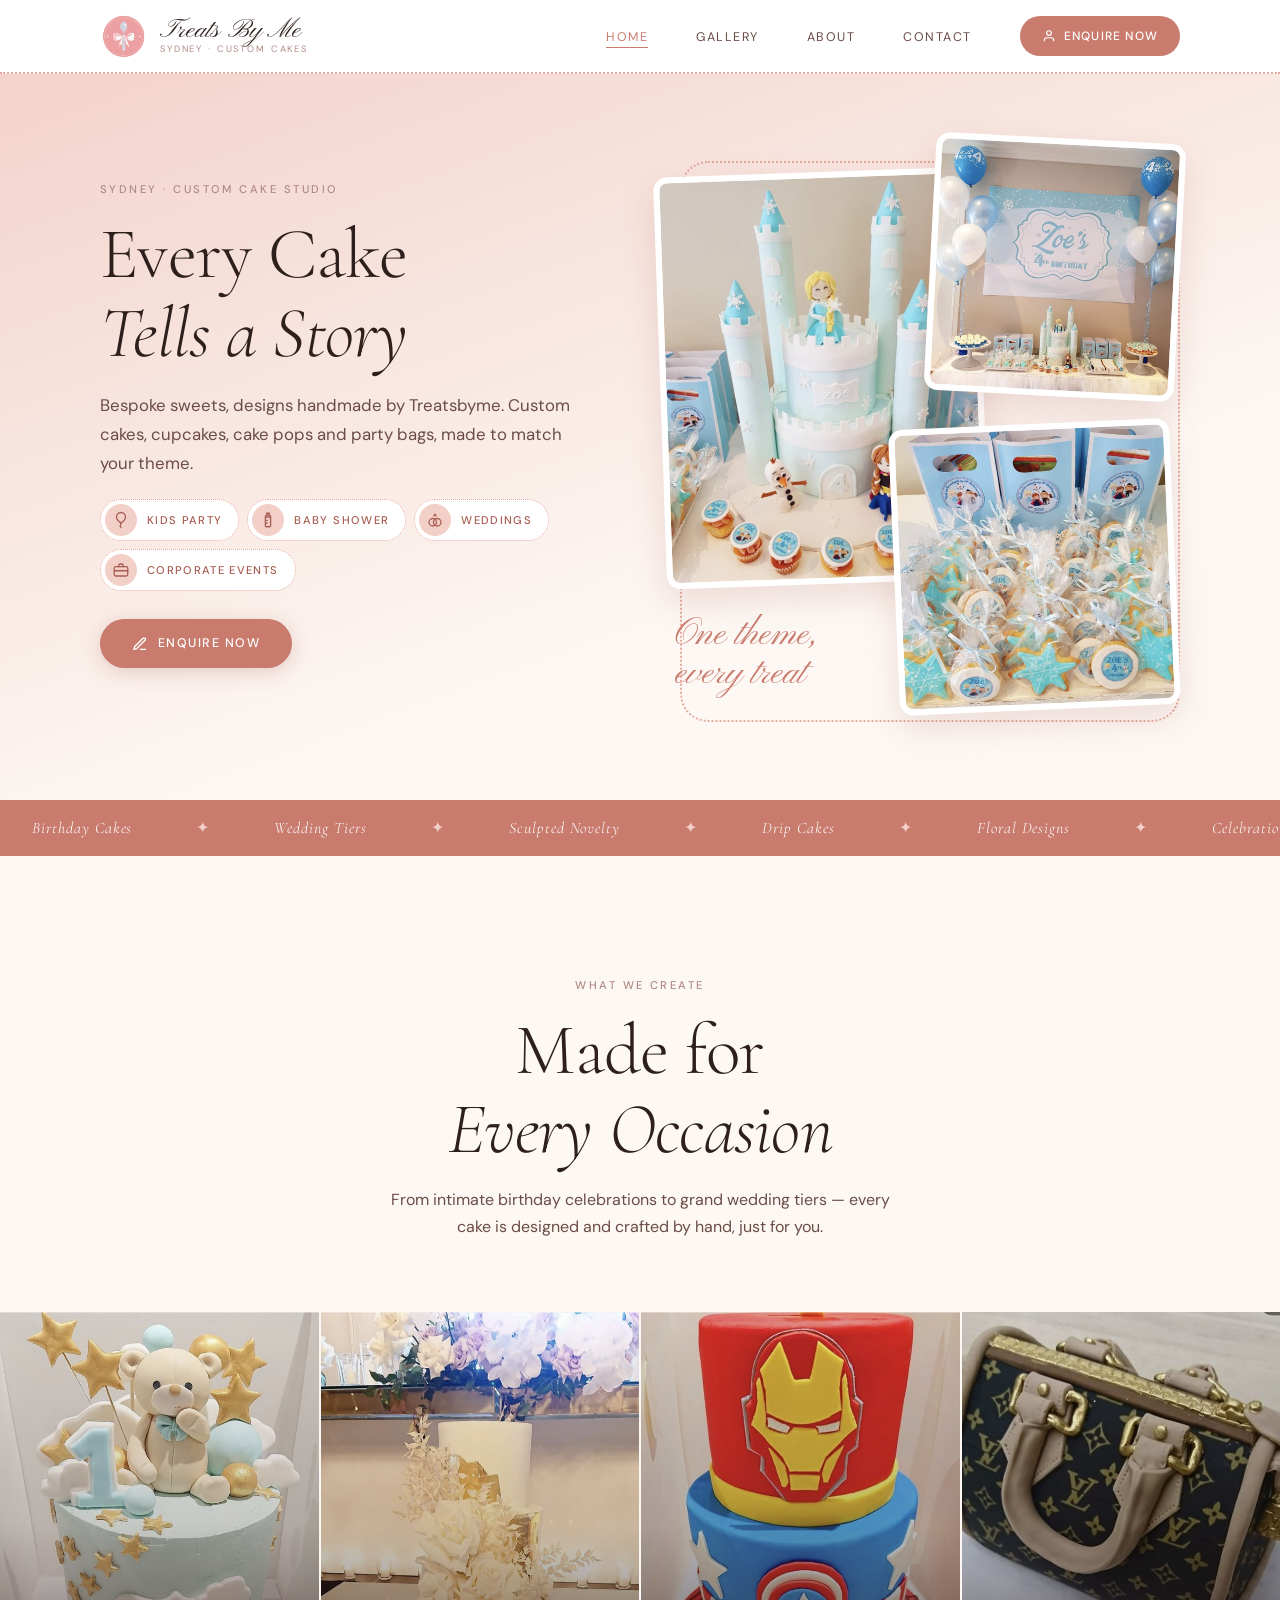
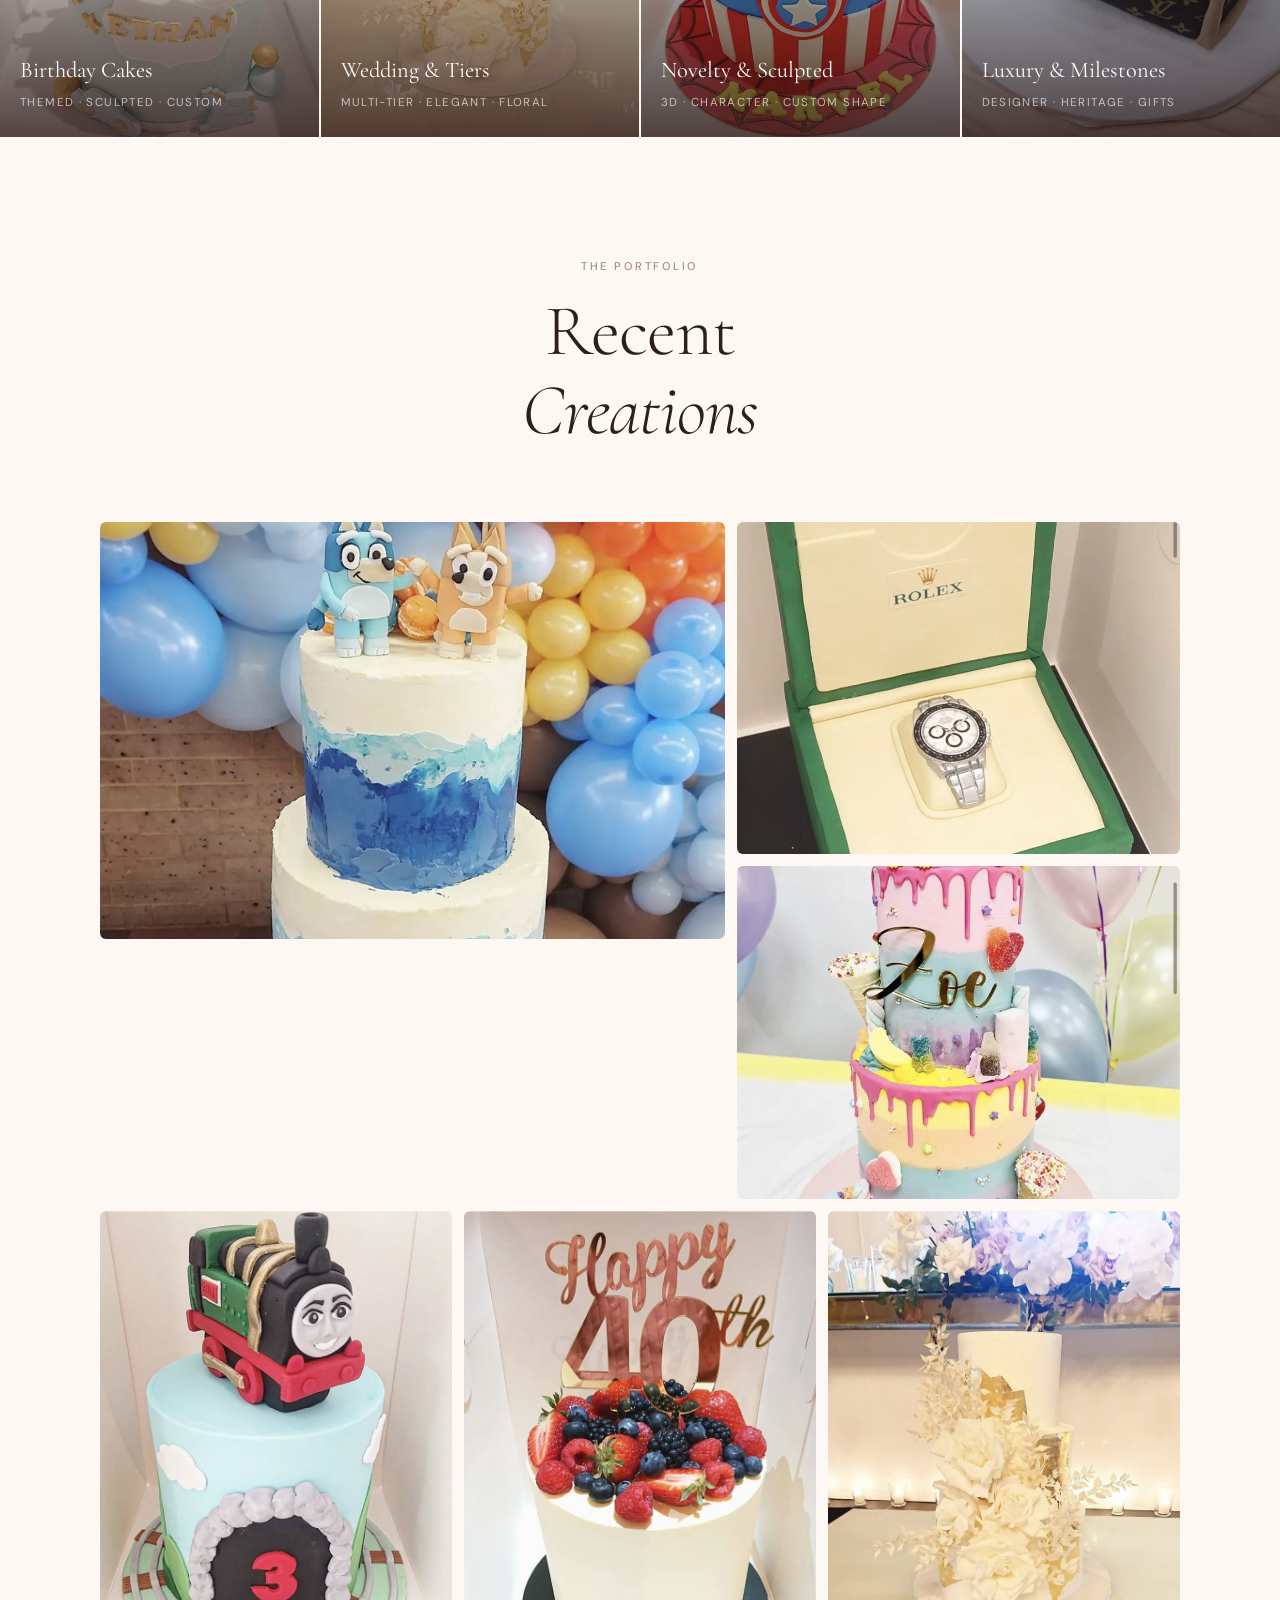
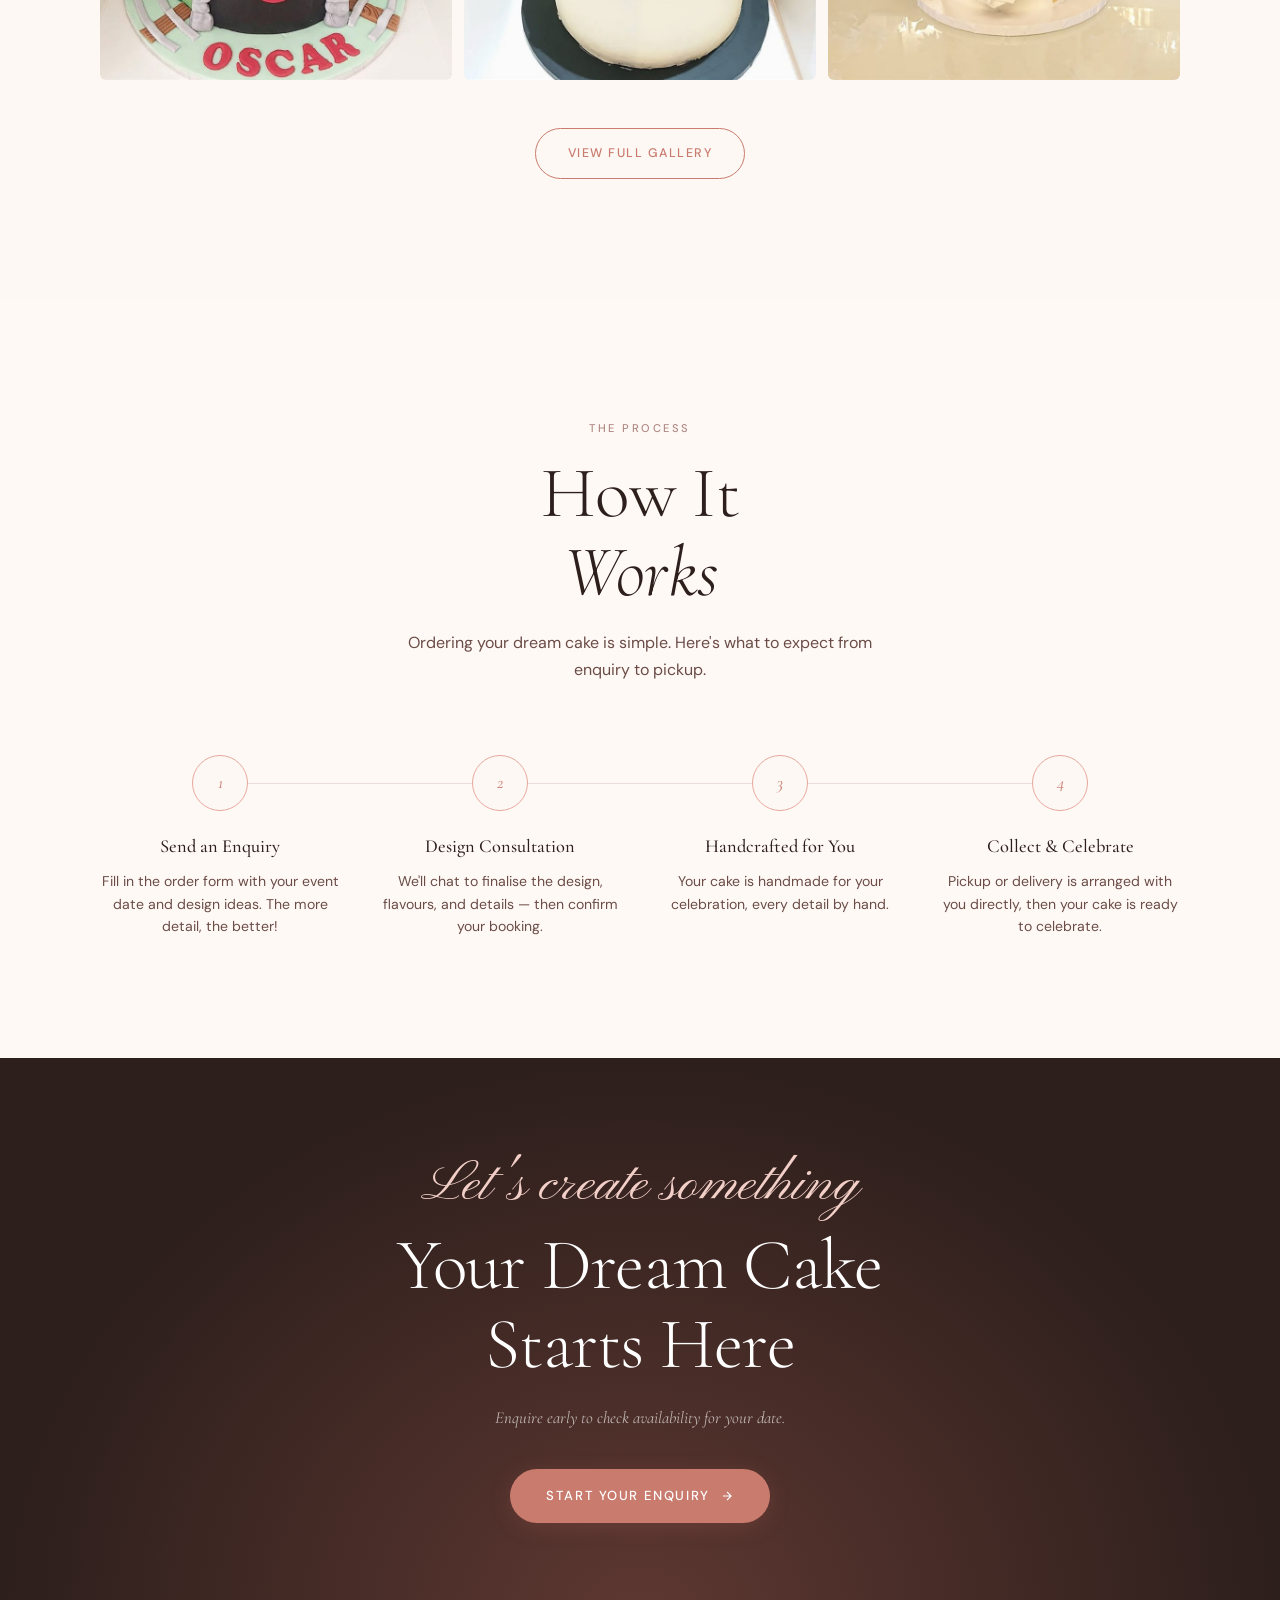
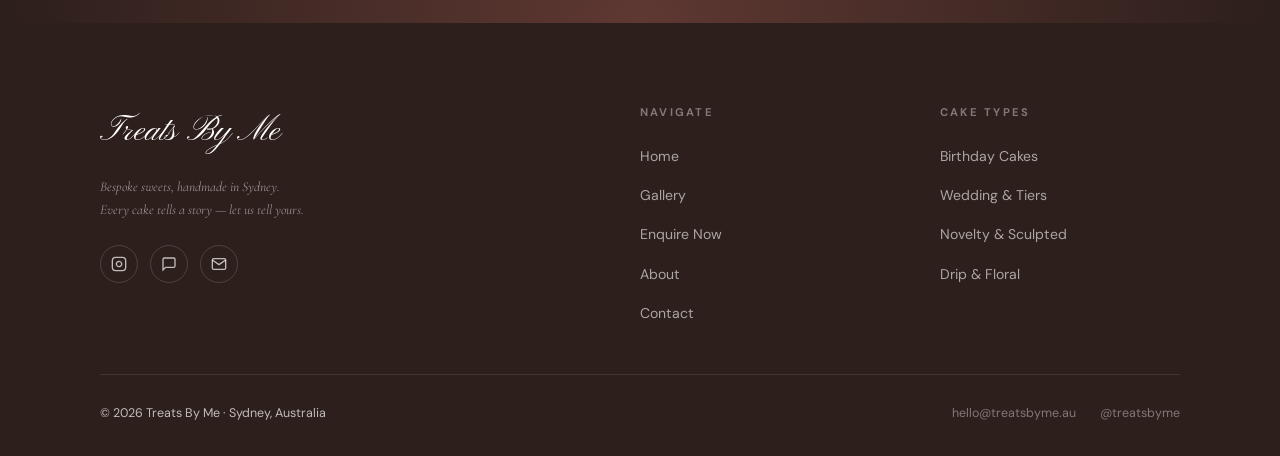
==== commit 80331f41: "Collage hero, logo top bar and category pills - Solid white top bar with the logo and a dotted pink " ====
--- a/index.html
+++ b/index.html
@@ -74,8 +74,11 @@
     <div class="nav__inner">
 
       <a href="#home" class="nav__logo" data-page="home" aria-label="Treats By Me — Home">
-        <span class="nav__logo-main">Treats By Me</span>
-        <span class="nav__logo-sub">Sydney · Custom Cakes</span>
+        <img class="nav__logo-img" src="images/logo.png" alt="" width="48" height="48">
+        <span class="nav__logo-text">
+          <span class="nav__logo-main">Treats By Me</span>
+          <span class="nav__logo-sub">Sydney · Custom Cakes</span>
+        </span>
       </a>
 
       <ul class="nav__links" role="list">
@@ -112,46 +115,41 @@
   ════════════════════════════════════════ -->
   <main id="page-home" class="page" aria-label="Home">
 
-    <!-- Hero -->
-    <section class="hero" aria-label="Welcome to Treats By Me">
-      <div class="hero__bg"></div>
-      <div class="hero__img">
-        <!--
-          REPLACE: src with your hero cake photo
-          Recommended: portrait/square 1200×1400px, min 800KB JPEG
-          Object position: center the most beautiful part of the cake
-        -->
-        <img
-          src="images/hero-main.jpg"
-          alt="Custom birthday cake with fresh flowers and gold details by Treats By Me"
-          loading="eager"
-          fetchpriority="high"
-          width="1206"
-          height="1509"
-        >
-      </div>
-      <div class="hero__overlay" aria-hidden="true"></div>
-
-      <div class="container">
-        <div class="hero__content">
-          <p class="eyebrow hero__eyebrow">Sydney · Custom Cake Studio</p>
-          <h1 class="display-xl hero__title">
-            Every Cake<br><em>Tells a Story</em>
-          </h1>
-          <p class="hero__sub">Bespoke sweets — designs handmade by Treatsbyme</p>
+    <!-- Hero: photo collage -->
+    <section class="party-hero home-hero" aria-label="Welcome to Treats By Me">
+      <div class="container party-hero__grid">
+
+        <div class="party-hero__text">
+          <span class="eyebrow">Sydney · Custom Cake Studio</span>
+          <h1 class="display-lg">Every Cake<br><em>Tells a Story</em></h1>
+          <p>Bespoke sweets, designs handmade by Treatsbyme. Custom cakes, cupcakes, cake pops and party bags, made to match your theme.</p>
+          <ul class="party-tags" role="list" aria-label="Events we make treats for">
+            <li><a href="#gallery" data-page="gallery" data-filter="birthday"><span class="tag-icon" aria-hidden="true"><svg viewBox="0 0 24 24" fill="none" stroke="currentColor" stroke-width="1.7" stroke-linecap="round" stroke-linejoin="round"><path d="M12 2a6 6 0 0 0-6 6c0 4 6 8 6 8s6-4 6-8a6 6 0 0 0-6-6z"/><path d="M12 16c0 2-1 3-1 4s1 2 1 2"/></svg></span>Kids Party</a></li>
+            <li><a href="#gallery" data-page="gallery" data-filter="all"><span class="tag-icon" aria-hidden="true"><svg viewBox="0 0 24 24" fill="none" stroke="currentColor" stroke-width="1.7" stroke-linecap="round" stroke-linejoin="round"><path d="M10 3h4M10.5 3v2.5h3V3M8.5 8h7v11.5a1.5 1.5 0 0 1-1.500 1.500h-4A1.500 1.500 0 0 1 8.500 19.500V8zM8.500 8a2 2 0 0 1 2-2.500h3a2 2 0 0 1 2 2.500M8.500 12.500h2.500M8.500 16h2.500"/></svg></span>Baby Shower</a></li>
+            <li><a href="#gallery" data-page="gallery" data-filter="wedding"><span class="tag-icon" aria-hidden="true"><svg viewBox="0 0 24 24" fill="none" stroke="currentColor" stroke-width="1.7" stroke-linecap="round" stroke-linejoin="round"><circle cx="9" cy="15" r="5"/><circle cx="15" cy="15" r="5"/><path d="M10.500 6.500L12 4l1.500 2.500"/></svg></span>Weddings</a></li>
+            <li><a href="#gallery" data-page="gallery" data-filter="all"><span class="tag-icon" aria-hidden="true"><svg viewBox="0 0 24 24" fill="none" stroke="currentColor" stroke-width="1.7" stroke-linecap="round" stroke-linejoin="round"><rect x="3" y="7.500" width="18" height="12.500" rx="2"/><path d="M9 7.500V6a2 2 0 0 1 2-2h2a2 2 0 0 1 2 2v1.500M3 13h18"/></svg></span>Corporate Events</a></li>
+          </ul>
           <div class="hero__actions">
             <a href="#order" class="btn btn-primary" data-page="order">
               <svg width="16" height="16" viewBox="0 0 24 24" fill="none" stroke="currentColor" stroke-width="2" aria-hidden="true"><path d="M12 20h9M16.5 3.5a2.121 2.121 0 013 3L7 19l-4 1 1-4L16.5 3.5z"/></svg>
               Enquire Now
             </a>
-            <a href="#gallery" class="btn btn-ghost" data-page="gallery">View the Gallery</a>
-          </div>
-        </div>
-      </div>
-
-      <div class="hero__scroll" aria-hidden="true">
-        <div class="hero__scroll-line"></div>
-        <span>Scroll</span>
+          </div>
+        </div>
+
+        <div class="collage" role="group" aria-label="Photos of a Frozen-themed party by Treats By Me">
+          <figure class="collage__item collage__castle">
+            <img src="images/party-castle.jpg" alt="Frozen castle birthday cake with Elsa, Anna and Olaf figures, surrounded by custom cupcakes" width="900" height="1148" loading="eager" fetchpriority="high">
+          </figure>
+          <figure class="collage__item collage__table">
+            <img src="images/party-table.jpg" alt="Frozen-themed dessert table with a castle cake, treats, balloons and a printed backdrop" width="900" height="930" loading="eager">
+          </figure>
+          <figure class="collage__item collage__favours">
+            <img src="images/party-favours.jpg" alt="Snowflake cookies in ribbon-tied bags in front of custom printed party bags" width="900" height="917" loading="eager">
+          </figure>
+          <p class="collage__caption" aria-hidden="true">One theme,<br>every treat</p>
+        </div>
+
       </div>
     </section>
 
--- a/css/style.css
+++ b/css/style.css
@@ -126,14 +126,13 @@
   right: 0;
   z-index: 100;
   padding: 0;
+  /* Solid white bar with a stitched pink line, so it stays readable over photos */
+  background: #fff;
+  border-bottom: 2px dotted var(--rose);
   transition: var(--transition);
 }
 
 .nav.scrolled {
-  background: rgba(253, 248, 244, 0.95);
-  backdrop-filter: blur(12px);
-  -webkit-backdrop-filter: blur(12px);
-  border-bottom: 1px solid var(--border);
   box-shadow: 0 2px 20px var(--shadow);
 }
 
@@ -149,8 +148,20 @@
 
 .nav__logo {
   display: flex;
+  align-items: center;
+  gap: 12px;
+  line-height: 1;
+}
+
+.nav__logo-img {
+  display: block;
+  width: 48px;
+  height: 48px;
+}
+
+.nav__logo-text {
+  display: flex;
   flex-direction: column;
-  line-height: 1;
   gap: 1px;
 }
 
@@ -255,7 +266,7 @@
   display: none;
   position: fixed;
   inset: 0;
-  top: 72px;
+  top: 74px;
   background: var(--warm-white);
   padding: 40px clamp(20px, 5vw, 60px);
   flex-direction: column;
@@ -1215,6 +1226,142 @@
   padding: calc(72px + clamp(40px, 6vw, 80px)) 0 clamp(40px, 6vw, 80px);
   text-align: center;
   background: linear-gradient(160deg, var(--blush) 0%, var(--cream) 100%);
+}
+
+/* ── Kids Parties landing page ── */
+.party-hero {
+  padding: calc(74px + clamp(32px, 5vw, 64px)) 0 clamp(48px, 7vw, 96px);
+  background: linear-gradient(160deg, var(--blush) 0%, var(--cream) 70%);
+  overflow: hidden;
+}
+
+.party-hero__grid {
+  display: grid;
+  grid-template-columns: 1fr 1.05fr;
+  gap: clamp(32px, 5vw, 72px);
+  align-items: center;
+}
+
+.party-hero__text .eyebrow {
+  display: block;
+  margin-bottom: 16px;
+}
+
+.party-hero__text .display-lg {
+  margin-bottom: 18px;
+}
+
+.party-hero__text > p {
+  max-width: 44ch;
+  color: var(--text-mid);
+  font-size: clamp(0.95rem, 2vw, 1.05rem);
+}
+
+.party-tags {
+  display: flex;
+  flex-wrap: wrap;
+  gap: 8px;
+  list-style: none;
+  margin: 22px 0 28px;
+  padding: 0;
+}
+
+.party-tags li {
+  display: inline-flex;
+  align-items: center;
+  gap: 10px;
+  padding: 4px 16px 4px 4px;
+  background: #fff;
+  border: 1.5px dotted var(--rose);
+  border-radius: var(--radius-pill);
+  font-size: 0.7rem;
+  font-weight: 500;
+  letter-spacing: 0.12em;
+  text-transform: uppercase;
+  color: var(--deep-rose);
+}
+
+.party-tags a {
+  display: inline-flex;
+  align-items: center;
+  gap: 10px;
+  color: inherit;
+}
+
+/* Make the whole pill clickable */
+.party-tags li:has(a) { position: relative; cursor: pointer; transition: var(--transition); }
+.party-tags li:has(a):hover { border-style: solid; background: var(--blush); }
+.party-tags a::after { content: ''; position: absolute; inset: 0; border-radius: inherit; }
+
+.party-tags .tag-icon {
+  display: grid;
+  place-items: center;
+  flex: none;
+  width: 32px;
+  height: 32px;
+  border-radius: 50%;
+  background: var(--blush);
+  color: var(--deep-rose);
+}
+
+.party-tags .tag-icon svg {
+  width: 18px;
+  height: 18px;
+}
+
+/* Overlapping photo collage */
+.collage {
+  position: relative;
+  width: 100%;
+  max-width: 560px;
+  margin: 0 auto;
+  aspect-ratio: 1 / 1.1;
+}
+
+.collage::before {
+  content: '';
+  position: absolute;
+  inset: 4% 0 -2% 4%;
+  border: 2px dotted var(--rose);
+  border-radius: 28px;
+}
+
+.collage__item {
+  position: absolute;
+  margin: 0;
+  border: 6px solid #fff;
+  border-radius: 14px;
+  background: #fff;
+  box-shadow: 0 14px 34px rgba(169, 93, 82, 0.18);
+  overflow: hidden;
+}
+
+.collage__item img {
+  display: block;
+  width: 100%;
+  height: 100%;
+  object-fit: cover;
+}
+
+.collage__castle  { left: 0;   top: 6%;    width: 62%; aspect-ratio: 900 / 1148; transform: rotate(-2deg);   z-index: 1; }
+.collage__table   { right: 0;  top: 0;     width: 48%; aspect-ratio: 900 / 930;  transform: rotate(3deg);    z-index: 2; }
+.collage__favours { right: 1%; bottom: 0;  width: 54%; aspect-ratio: 900 / 917;  transform: rotate(-2.5deg); z-index: 3; }
+
+.collage__caption {
+  position: absolute;
+  left: 3%;
+  bottom: 3%;
+  z-index: 4;
+  font-family: var(--font-script);
+  font-size: clamp(1.5rem, 4.5vw, 2.3rem);
+  line-height: 1.05;
+  color: var(--dusty-rose);
+}
+
+@media (max-width: 860px) {
+  .party-hero__grid { grid-template-columns: 1fr; }
+  /* On phones the photos lead, so the showcase is visible straight away */
+  .collage { order: -1; max-width: 440px; }
 }
 
 /* ── CTA Banner ── */
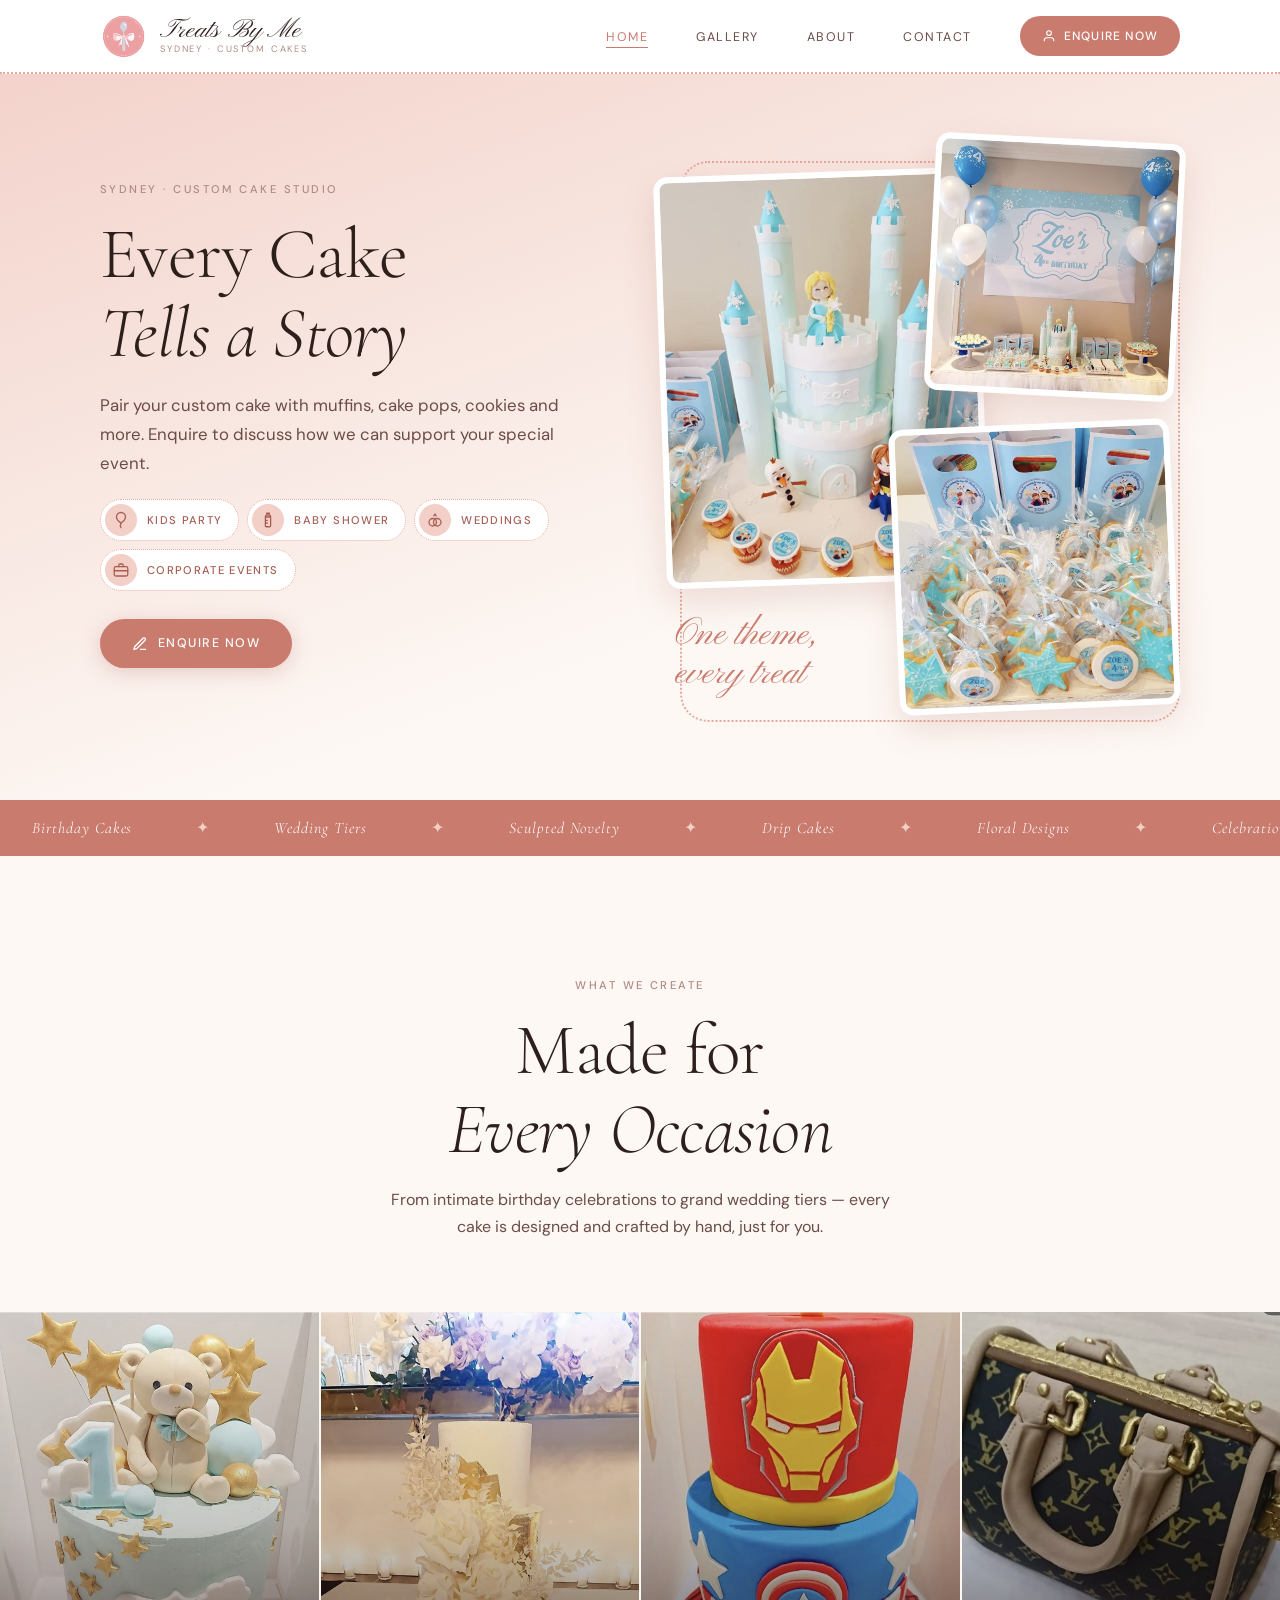
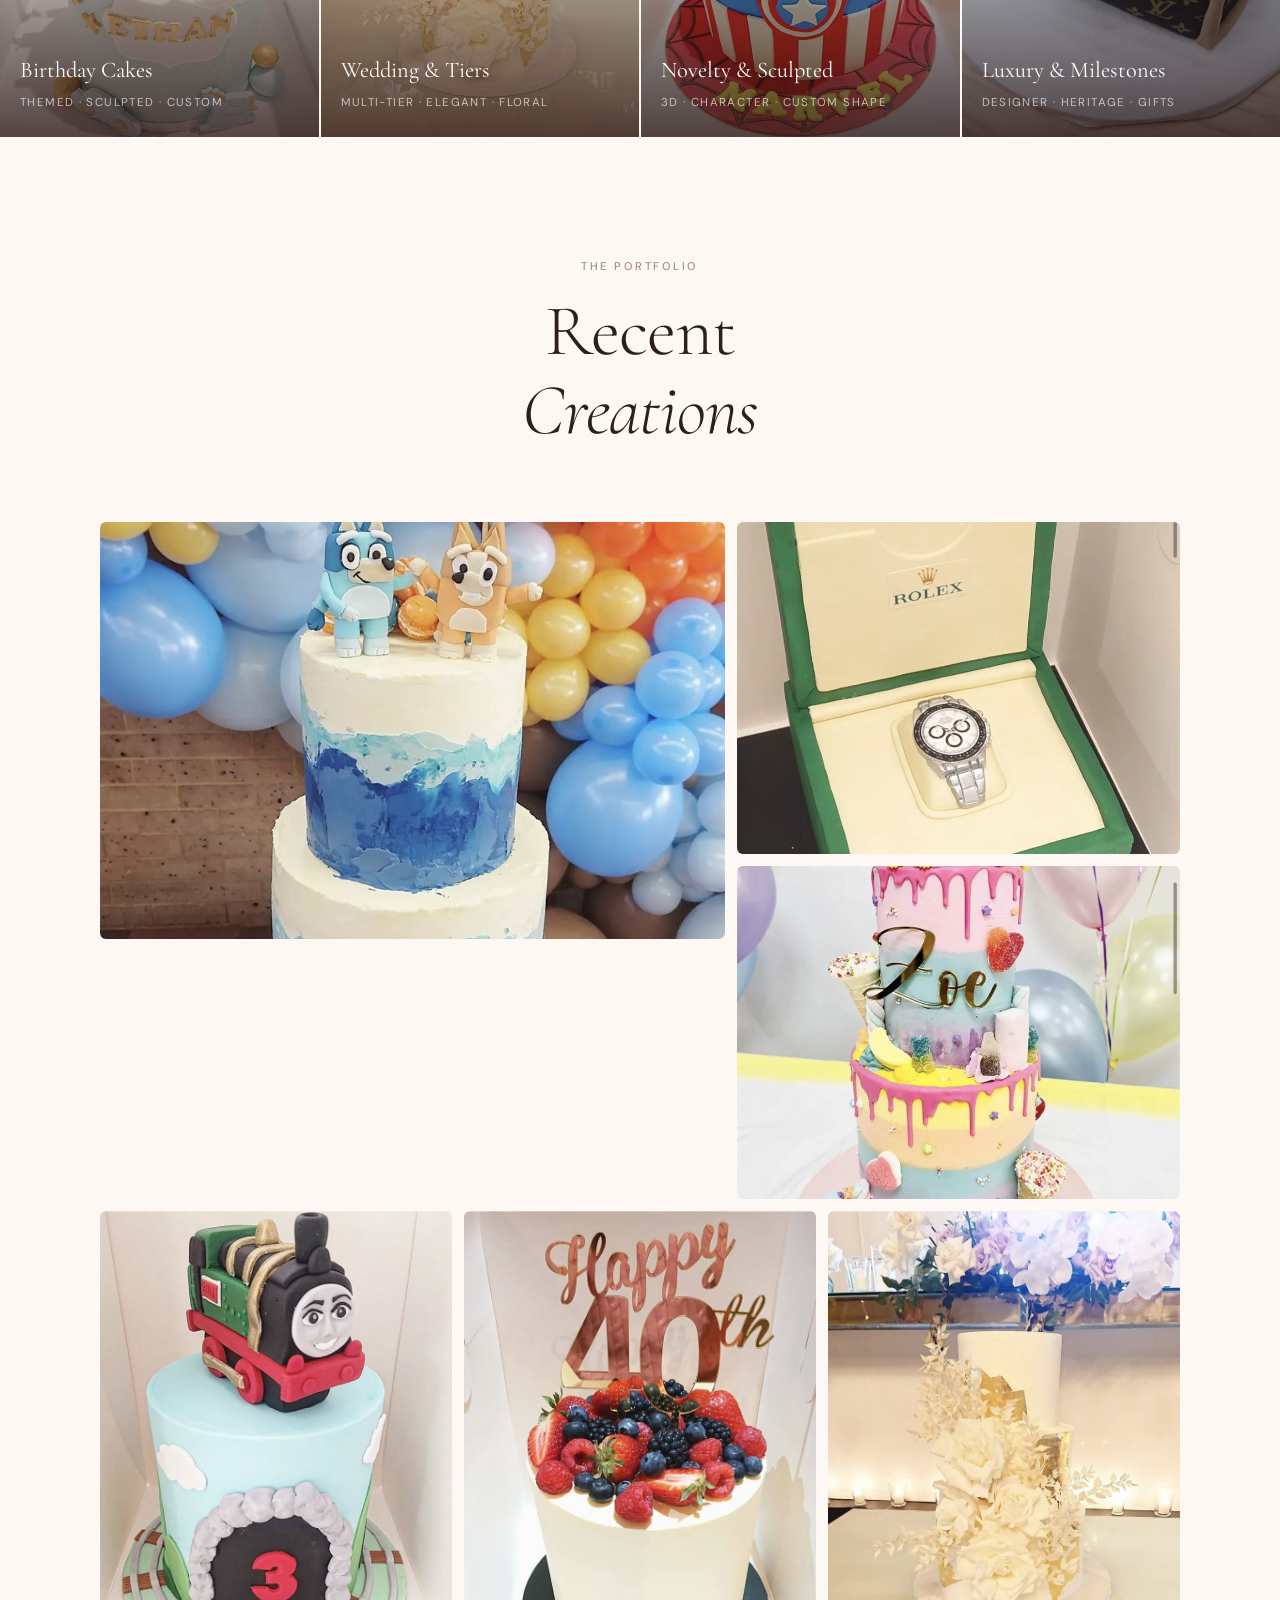
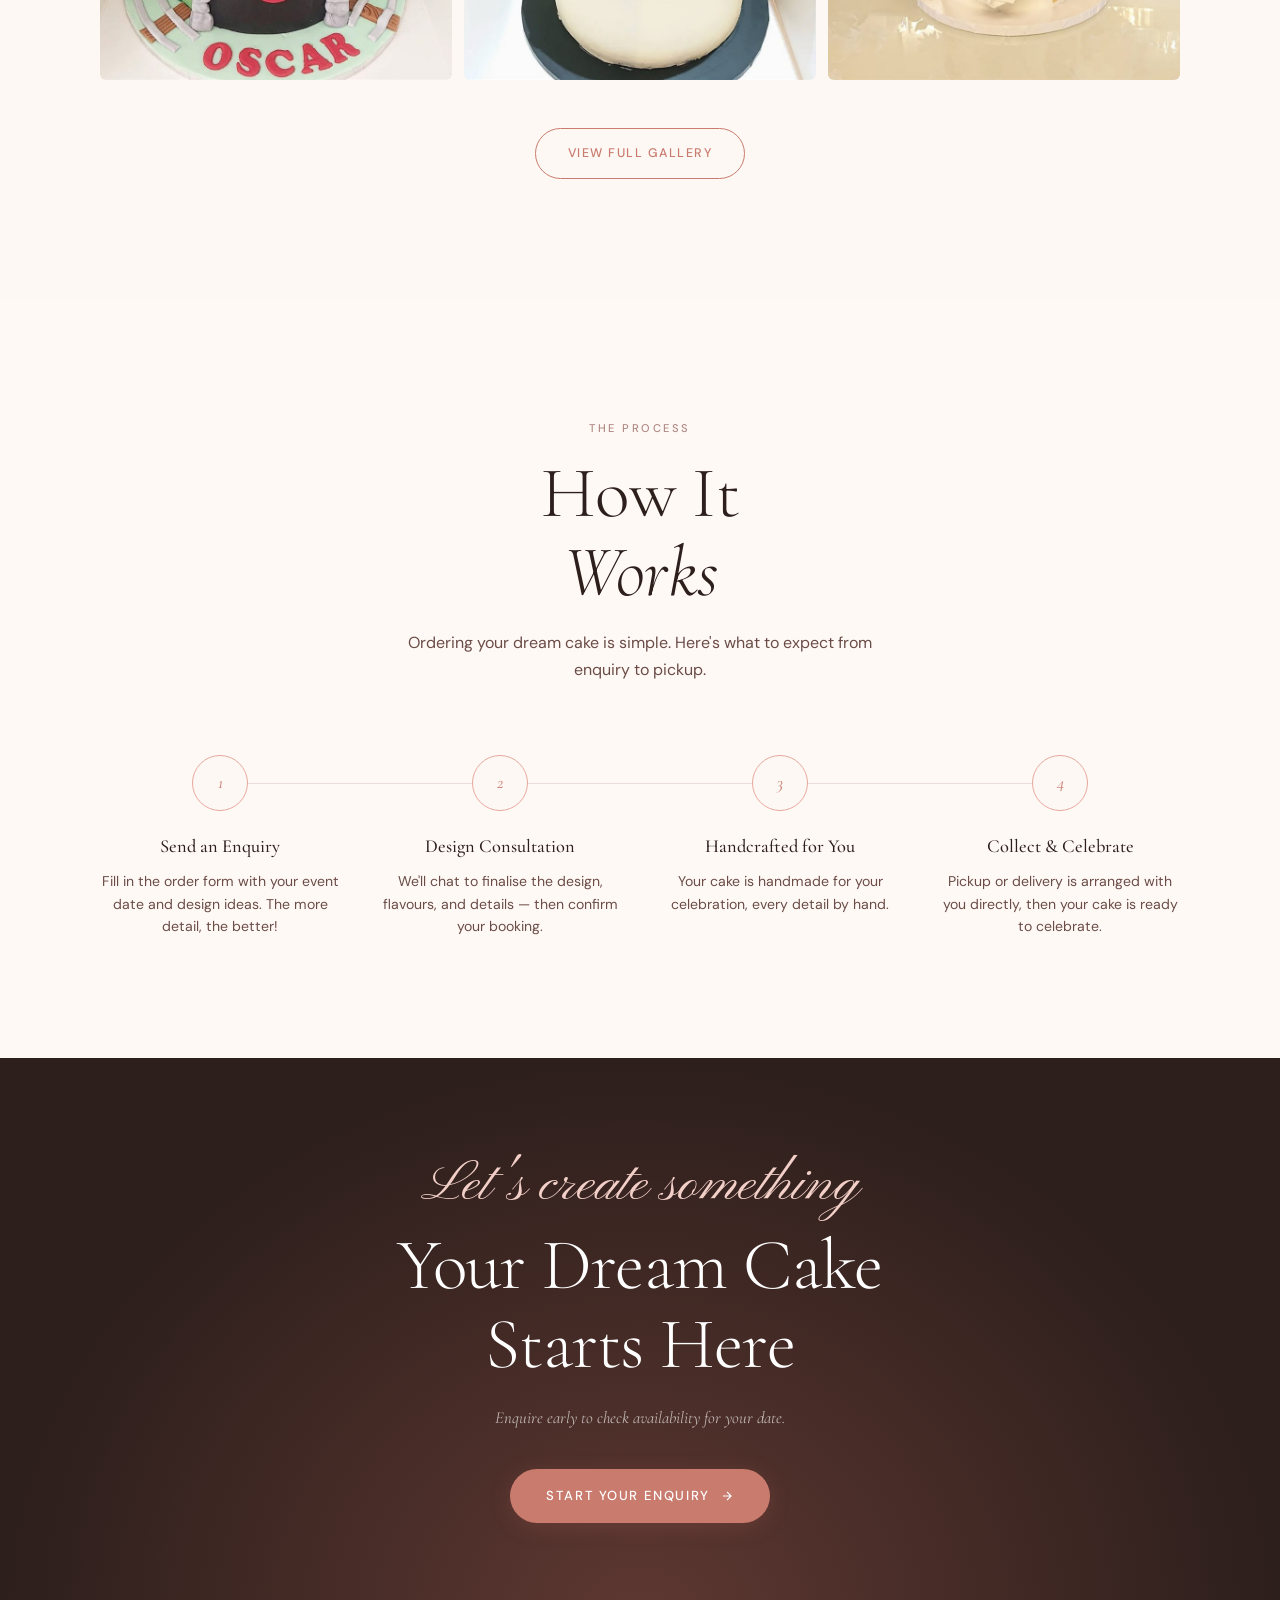
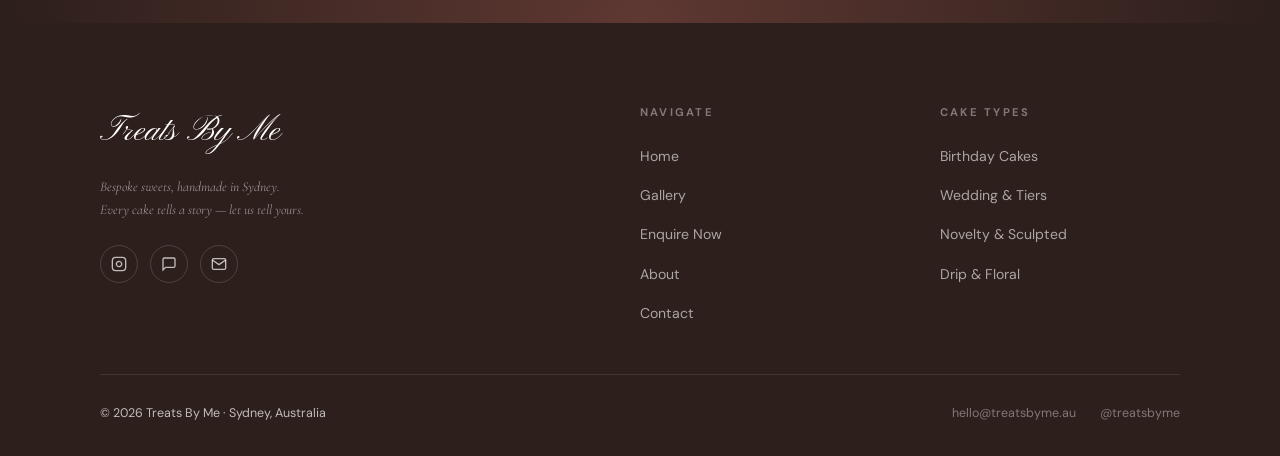
==== commit 1737d412: "Add 30 gallery photos, category filters and production thank-you reply - Gallery: Kids Party, Baby S" ====
--- a/index.html
+++ b/index.html
@@ -122,12 +122,12 @@
         <div class="party-hero__text">
           <span class="eyebrow">Sydney · Custom Cake Studio</span>
           <h1 class="display-lg">Every Cake<br><em>Tells a Story</em></h1>
-          <p>Bespoke sweets, designs handmade by Treatsbyme. Custom cakes, cupcakes, cake pops and party bags, made to match your theme.</p>
+          <p>Pair your custom cake with muffins, cake pops, cookies and more. Enquire to discuss how we can support your special event.</p>
           <ul class="party-tags" role="list" aria-label="Events we make treats for">
-            <li><a href="#gallery" data-page="gallery" data-filter="birthday"><span class="tag-icon" aria-hidden="true"><svg viewBox="0 0 24 24" fill="none" stroke="currentColor" stroke-width="1.7" stroke-linecap="round" stroke-linejoin="round"><path d="M12 2a6 6 0 0 0-6 6c0 4 6 8 6 8s6-4 6-8a6 6 0 0 0-6-6z"/><path d="M12 16c0 2-1 3-1 4s1 2 1 2"/></svg></span>Kids Party</a></li>
-            <li><a href="#gallery" data-page="gallery" data-filter="all"><span class="tag-icon" aria-hidden="true"><svg viewBox="0 0 24 24" fill="none" stroke="currentColor" stroke-width="1.7" stroke-linecap="round" stroke-linejoin="round"><path d="M10 3h4M10.5 3v2.5h3V3M8.5 8h7v11.5a1.5 1.5 0 0 1-1.500 1.500h-4A1.500 1.500 0 0 1 8.500 19.500V8zM8.500 8a2 2 0 0 1 2-2.500h3a2 2 0 0 1 2 2.500M8.500 12.500h2.500M8.500 16h2.500"/></svg></span>Baby Shower</a></li>
+            <li><a href="#gallery" data-page="gallery" data-filter="kids-party"><span class="tag-icon" aria-hidden="true"><svg viewBox="0 0 24 24" fill="none" stroke="currentColor" stroke-width="1.7" stroke-linecap="round" stroke-linejoin="round"><path d="M12 2a6 6 0 0 0-6 6c0 4 6 8 6 8s6-4 6-8a6 6 0 0 0-6-6z"/><path d="M12 16c0 2-1 3-1 4s1 2 1 2"/></svg></span>Kids Party</a></li>
+            <li><a href="#gallery" data-page="gallery" data-filter="baby-shower"><span class="tag-icon" aria-hidden="true"><svg viewBox="0 0 24 24" fill="none" stroke="currentColor" stroke-width="1.7" stroke-linecap="round" stroke-linejoin="round"><path d="M10 3h4M10.5 3v2.5h3V3M8.5 8h7v11.5a1.5 1.5 0 0 1-1.500 1.500h-4A1.500 1.500 0 0 1 8.500 19.500V8zM8.500 8a2 2 0 0 1 2-2.500h3a2 2 0 0 1 2 2.500M8.500 12.500h2.500M8.500 16h2.500"/></svg></span>Baby Shower</a></li>
             <li><a href="#gallery" data-page="gallery" data-filter="wedding"><span class="tag-icon" aria-hidden="true"><svg viewBox="0 0 24 24" fill="none" stroke="currentColor" stroke-width="1.7" stroke-linecap="round" stroke-linejoin="round"><circle cx="9" cy="15" r="5"/><circle cx="15" cy="15" r="5"/><path d="M10.500 6.500L12 4l1.500 2.500"/></svg></span>Weddings</a></li>
-            <li><a href="#gallery" data-page="gallery" data-filter="all"><span class="tag-icon" aria-hidden="true"><svg viewBox="0 0 24 24" fill="none" stroke="currentColor" stroke-width="1.7" stroke-linecap="round" stroke-linejoin="round"><rect x="3" y="7.500" width="18" height="12.500" rx="2"/><path d="M9 7.500V6a2 2 0 0 1 2-2h2a2 2 0 0 1 2 2v1.500M3 13h18"/></svg></span>Corporate Events</a></li>
+            <li><a href="#gallery" data-page="gallery" data-filter="corporate"><span class="tag-icon" aria-hidden="true"><svg viewBox="0 0 24 24" fill="none" stroke="currentColor" stroke-width="1.7" stroke-linecap="round" stroke-linejoin="round"><rect x="3" y="7.500" width="18" height="12.500" rx="2"/><path d="M9 7.500V6a2 2 0 0 1 2-2h2a2 2 0 0 1 2 2v1.500M3 13h18"/></svg></span>Corporate Events</a></li>
           </ul>
           <div class="hero__actions">
             <a href="#order" class="btn btn-primary" data-page="order">
@@ -344,8 +344,11 @@
         <!-- Filters -->
         <div class="gallery-filters" role="group" aria-label="Filter cakes by category">
           <button class="filter-btn active" data-filter="all">All Cakes</button>
+          <button class="filter-btn" data-filter="kids-party">Kids Party</button>
+          <button class="filter-btn" data-filter="baby-shower">Baby Shower</button>
+          <button class="filter-btn" data-filter="wedding">Weddings</button>
+          <button class="filter-btn" data-filter="corporate">Corporate Events</button>
           <button class="filter-btn" data-filter="birthday">Birthday</button>
-          <button class="filter-btn" data-filter="wedding">Wedding &amp; Tiers</button>
           <button class="filter-btn" data-filter="novelty">Novelty &amp; Sculpted</button>
           <button class="filter-btn" data-filter="drip">Drip &amp; Floral</button>
           <button class="filter-btn" data-filter="heritage">Heritage &amp; Milestones</button>
@@ -365,6 +368,275 @@
           4. Order them however you like — masonry handles layout automatically
         -->
         <div class="gallery-masonry" role="list" aria-label="Cake photos">
+          <div class="gal-item" data-category="kids-party" data-caption="Sunshine first birthday cake with matching cupcakes" role="listitem">
+            <img src="images/gallery/sunshine-first-birthday.jpg" data-full="images/gallery/sunshine-first-birthday.jpg" alt="Sunshine first birthday cake with matching cupcakes" loading="lazy" width="1170" height="1245">
+            <div class="gal-item__overlay" aria-hidden="true">
+              <div class="gal-zoom-icon">
+                <svg width="18" height="18" viewBox="0 0 24 24" fill="none" stroke="currentColor" stroke-width="2"><circle cx="11" cy="11" r="8"/><path d="M21 21l-4.35-4.35"/><path d="M11 8v6M8 11h6"/></svg>
+              </div>
+            </div>
+          </div>
+
+          <div class="gal-item" data-category="wedding" data-caption="Lilac marble wedding cake with fresh flowers" role="listitem">
+            <img src="images/gallery/lilac-marble-fresh-flowers.jpg" data-full="images/gallery/lilac-marble-fresh-flowers.jpg" alt="Lilac marble wedding cake with fresh flowers" loading="lazy" width="1170" height="1201">
+            <div class="gal-item__overlay" aria-hidden="true">
+              <div class="gal-zoom-icon">
+                <svg width="18" height="18" viewBox="0 0 24 24" fill="none" stroke="currentColor" stroke-width="2"><circle cx="11" cy="11" r="8"/><path d="M21 21l-4.35-4.35"/><path d="M11 8v6M8 11h6"/></svg>
+              </div>
+            </div>
+          </div>
+
+          <div class="gal-item" data-category="baby-shower" data-caption="Pink and gold princess baby shower cake" role="listitem">
+            <img src="images/gallery/princess-pink-gold.jpg" data-full="images/gallery/princess-pink-gold.jpg" alt="Pink and gold princess baby shower cake" loading="lazy" width="1170" height="1162">
+            <div class="gal-item__overlay" aria-hidden="true">
+              <div class="gal-zoom-icon">
+                <svg width="18" height="18" viewBox="0 0 24 24" fill="none" stroke="currentColor" stroke-width="2"><circle cx="11" cy="11" r="8"/><path d="M21 21l-4.35-4.35"/><path d="M11 8v6M8 11h6"/></svg>
+              </div>
+            </div>
+          </div>
+
+          <div class="gal-item" data-category="corporate" data-caption="Pavlova and raspberry cheesecake dessert cups" role="listitem">
+            <img src="images/gallery/pavlova-raspberry-cheesecake.jpg" data-full="images/gallery/pavlova-raspberry-cheesecake.jpg" alt="Pavlova and raspberry cheesecake dessert cups" loading="lazy" width="1170" height="1201">
+            <div class="gal-item__overlay" aria-hidden="true">
+              <div class="gal-zoom-icon">
+                <svg width="18" height="18" viewBox="0 0 24 24" fill="none" stroke="currentColor" stroke-width="2"><circle cx="11" cy="11" r="8"/><path d="M21 21l-4.35-4.35"/><path d="M11 8v6M8 11h6"/></svg>
+              </div>
+            </div>
+          </div>
+
+          <div class="gal-item" data-category="kids-party" data-caption="Summer and pool party cupcakes" role="listitem">
+            <img src="images/gallery/summer-pool-party.jpg" data-full="images/gallery/summer-pool-party.jpg" alt="Summer and pool party cupcakes" loading="lazy" width="1170" height="829">
+            <div class="gal-item__overlay" aria-hidden="true">
+              <div class="gal-zoom-icon">
+                <svg width="18" height="18" viewBox="0 0 24 24" fill="none" stroke="currentColor" stroke-width="2"><circle cx="11" cy="11" r="8"/><path d="M21 21l-4.35-4.35"/><path d="M11 8v6M8 11h6"/></svg>
+              </div>
+            </div>
+          </div>
+
+          <div class="gal-item" data-category="wedding" data-caption="Wedding dessert table with dessert cups, tarts and cupcakes" role="listitem">
+            <img src="images/gallery/wedding-dessert-table-blue-backdrop.jpg" data-full="images/gallery/wedding-dessert-table-blue-backdrop.jpg" alt="Wedding dessert table with dessert cups, tarts and cupcakes" loading="lazy" width="1170" height="898">
+            <div class="gal-item__overlay" aria-hidden="true">
+              <div class="gal-zoom-icon">
+                <svg width="18" height="18" viewBox="0 0 24 24" fill="none" stroke="currentColor" stroke-width="2"><circle cx="11" cy="11" r="8"/><path d="M21 21l-4.35-4.35"/><path d="M11 8v6M8 11h6"/></svg>
+              </div>
+            </div>
+          </div>
+
+          <div class="gal-item" data-category="baby-shower" data-caption="Gold crown baby shower cookies" role="listitem">
+            <img src="images/gallery/crown-gold-pink-princess.jpg" data-full="images/gallery/crown-gold-pink-princess.jpg" alt="Gold crown baby shower cookies" loading="lazy" width="1170" height="1325">
+            <div class="gal-item__overlay" aria-hidden="true">
+              <div class="gal-zoom-icon">
+                <svg width="18" height="18" viewBox="0 0 24 24" fill="none" stroke="currentColor" stroke-width="2"><circle cx="11" cy="11" r="8"/><path d="M21 21l-4.35-4.35"/><path d="M11 8v6M8 11h6"/></svg>
+              </div>
+            </div>
+          </div>
+
+          <div class="gal-item" data-category="corporate" data-caption="Mini teapot cupcakes for a charity high tea" role="listitem">
+            <img src="images/gallery/charity-high-tea-teapots.jpg" data-full="images/gallery/charity-high-tea-teapots.jpg" alt="Mini teapot cupcakes for a charity high tea" loading="lazy" width="1170" height="1201">
+            <div class="gal-item__overlay" aria-hidden="true">
+              <div class="gal-zoom-icon">
+                <svg width="18" height="18" viewBox="0 0 24 24" fill="none" stroke="currentColor" stroke-width="2"><circle cx="11" cy="11" r="8"/><path d="M21 21l-4.35-4.35"/><path d="M11 8v6M8 11h6"/></svg>
+              </div>
+            </div>
+          </div>
+
+          <div class="gal-item" data-category="kids-party" data-caption="Sailor Moon cookies" role="listitem">
+            <img src="images/gallery/sailor-moon-cookies.jpg" data-full="images/gallery/sailor-moon-cookies.jpg" alt="Sailor Moon cookies" loading="lazy" width="1170" height="1200">
+            <div class="gal-item__overlay" aria-hidden="true">
+              <div class="gal-zoom-icon">
+                <svg width="18" height="18" viewBox="0 0 24 24" fill="none" stroke="currentColor" stroke-width="2"><circle cx="11" cy="11" r="8"/><path d="M21 21l-4.35-4.35"/><path d="M11 8v6M8 11h6"/></svg>
+              </div>
+            </div>
+          </div>
+
+          <div class="gal-item" data-category="wedding" data-caption="Wedding cake pops with sugar flowers" role="listitem">
+            <img src="images/gallery/pink-white-flowers.jpg" data-full="images/gallery/pink-white-flowers.jpg" alt="Wedding cake pops with sugar flowers" loading="lazy" width="1170" height="1201">
+            <div class="gal-item__overlay" aria-hidden="true">
+              <div class="gal-zoom-icon">
+                <svg width="18" height="18" viewBox="0 0 24 24" fill="none" stroke="currentColor" stroke-width="2"><circle cx="11" cy="11" r="8"/><path d="M21 21l-4.35-4.35"/><path d="M11 8v6M8 11h6"/></svg>
+              </div>
+            </div>
+          </div>
+
+          <div class="gal-item" data-category="baby-shower" data-caption="Baby shower cake and onesie cookies dessert table" role="listitem">
+            <img src="images/gallery/pink-its-a-girl-onesie-cookies.jpg" data-full="images/gallery/pink-its-a-girl-onesie-cookies.jpg" alt="Baby shower cake and onesie cookies dessert table" loading="lazy" width="1170" height="1201">
+            <div class="gal-item__overlay" aria-hidden="true">
+              <div class="gal-zoom-icon">
+                <svg width="18" height="18" viewBox="0 0 24 24" fill="none" stroke="currentColor" stroke-width="2"><circle cx="11" cy="11" r="8"/><path d="M21 21l-4.35-4.35"/><path d="M11 8v6M8 11h6"/></svg>
+              </div>
+            </div>
+          </div>
+
+          <div class="gal-item" data-category="corporate" data-caption="Tiffany blue themed cupcakes" role="listitem">
+            <img src="images/gallery/tiffany-blue-themed.jpg" data-full="images/gallery/tiffany-blue-themed.jpg" alt="Tiffany blue themed cupcakes" loading="lazy" width="1170" height="959">
+            <div class="gal-item__overlay" aria-hidden="true">
+              <div class="gal-zoom-icon">
+                <svg width="18" height="18" viewBox="0 0 24 24" fill="none" stroke="currentColor" stroke-width="2"><circle cx="11" cy="11" r="8"/><path d="M21 21l-4.35-4.35"/><path d="M11 8v6M8 11h6"/></svg>
+              </div>
+            </div>
+          </div>
+
+          <div class="gal-item" data-category="kids-party" data-caption="Sailor Moon cake pops" role="listitem">
+            <img src="images/gallery/sailor-moon.jpg" data-full="images/gallery/sailor-moon.jpg" alt="Sailor Moon cake pops" loading="lazy" width="1170" height="1177">
+            <div class="gal-item__overlay" aria-hidden="true">
+              <div class="gal-zoom-icon">
+                <svg width="18" height="18" viewBox="0 0 24 24" fill="none" stroke="currentColor" stroke-width="2"><circle cx="11" cy="11" r="8"/><path d="M21 21l-4.35-4.35"/><path d="M11 8v6M8 11h6"/></svg>
+              </div>
+            </div>
+          </div>
+
+          <div class="gal-item" data-category="wedding" data-caption="Totoro themed ruffle wedding cake" role="listitem">
+            <img src="images/gallery/totoro-ruffles.jpg" data-full="images/gallery/totoro-ruffles.jpg" alt="Totoro themed ruffle wedding cake" loading="lazy" width="1170" height="1465">
+            <div class="gal-item__overlay" aria-hidden="true">
+              <div class="gal-zoom-icon">
+                <svg width="18" height="18" viewBox="0 0 24 24" fill="none" stroke="currentColor" stroke-width="2"><circle cx="11" cy="11" r="8"/><path d="M21 21l-4.35-4.35"/><path d="M11 8v6M8 11h6"/></svg>
+              </div>
+            </div>
+          </div>
+
+          <div class="gal-item" data-category="baby-shower" data-caption="Sports themed baby shower cupcakes" role="listitem">
+            <img src="images/gallery/sports-its-a-boy.jpg" data-full="images/gallery/sports-its-a-boy.jpg" alt="Sports themed baby shower cupcakes" loading="lazy" width="1170" height="1201">
+            <div class="gal-item__overlay" aria-hidden="true">
+              <div class="gal-zoom-icon">
+                <svg width="18" height="18" viewBox="0 0 24 24" fill="none" stroke="currentColor" stroke-width="2"><circle cx="11" cy="11" r="8"/><path d="M21 21l-4.35-4.35"/><path d="M11 8v6M8 11h6"/></svg>
+              </div>
+            </div>
+          </div>
+
+          <div class="gal-item" data-category="kids-party" data-caption="Princess cookies made for school classmates" role="listitem">
+            <img src="images/gallery/princess-tsum-tsum-classmates.jpg" data-full="images/gallery/princess-tsum-tsum-classmates.jpg" alt="Princess cookies made for school classmates" loading="lazy" width="1170" height="673">
+            <div class="gal-item__overlay" aria-hidden="true">
+              <div class="gal-zoom-icon">
+                <svg width="18" height="18" viewBox="0 0 24 24" fill="none" stroke="currentColor" stroke-width="2"><circle cx="11" cy="11" r="8"/><path d="M21 21l-4.35-4.35"/><path d="M11 8v6M8 11h6"/></svg>
+              </div>
+            </div>
+          </div>
+
+          <div class="gal-item" data-category="wedding" data-caption="Wedding dessert table with cake pops and cupcakes" role="listitem">
+            <img src="images/gallery/purple-j-and-j.jpg" data-full="images/gallery/purple-j-and-j.jpg" alt="Wedding dessert table with cake pops and cupcakes" loading="lazy" width="1170" height="949">
+            <div class="gal-item__overlay" aria-hidden="true">
+              <div class="gal-zoom-icon">
+                <svg width="18" height="18" viewBox="0 0 24 24" fill="none" stroke="currentColor" stroke-width="2"><circle cx="11" cy="11" r="8"/><path d="M21 21l-4.35-4.35"/><path d="M11 8v6M8 11h6"/></svg>
+              </div>
+            </div>
+          </div>
+
+          <div class="gal-item" data-category="kids-party" data-caption="Disney princess inspired cookies" role="listitem">
+            <img src="images/gallery/disney-princess-tsum-tsum.jpg" data-full="images/gallery/disney-princess-tsum-tsum.jpg" alt="Disney princess inspired cookies" loading="lazy" width="1170" height="1201">
+            <div class="gal-item__overlay" aria-hidden="true">
+              <div class="gal-zoom-icon">
+                <svg width="18" height="18" viewBox="0 0 24 24" fill="none" stroke="currentColor" stroke-width="2"><circle cx="11" cy="11" r="8"/><path d="M21 21l-4.35-4.35"/><path d="M11 8v6M8 11h6"/></svg>
+              </div>
+            </div>
+          </div>
+
+          <div class="gal-item" data-category="wedding" data-caption="Simple and elegant ivory wedding cake" role="listitem">
+            <img src="images/gallery/ivory-simple-elegant.jpg" data-full="images/gallery/ivory-simple-elegant.jpg" alt="Simple and elegant ivory wedding cake" loading="lazy" width="1170" height="1436">
+            <div class="gal-item__overlay" aria-hidden="true">
+              <div class="gal-zoom-icon">
+                <svg width="18" height="18" viewBox="0 0 24 24" fill="none" stroke="currentColor" stroke-width="2"><circle cx="11" cy="11" r="8"/><path d="M21 21l-4.35-4.35"/><path d="M11 8v6M8 11h6"/></svg>
+              </div>
+            </div>
+          </div>
+
+          <div class="gal-item" data-category="kids-party" data-caption="Frozen snowflake cookies and printed party bags" role="listitem">
+            <img src="images/gallery/frozen-snowflake-cookies.jpg" data-full="images/gallery/frozen-snowflake-cookies.jpg" alt="Frozen snowflake cookies and printed party bags" loading="lazy" width="1170" height="1201">
+            <div class="gal-item__overlay" aria-hidden="true">
+              <div class="gal-zoom-icon">
+                <svg width="18" height="18" viewBox="0 0 24 24" fill="none" stroke="currentColor" stroke-width="2"><circle cx="11" cy="11" r="8"/><path d="M21 21l-4.35-4.35"/><path d="M11 8v6M8 11h6"/></svg>
+              </div>
+            </div>
+          </div>
+
+          <div class="gal-item" data-category="wedding" data-caption="Two-tier wedding cake with a sugar rose and lace" role="listitem">
+            <img src="images/gallery/two-tier-pink-rose-lace.jpg" data-full="images/gallery/two-tier-pink-rose-lace.jpg" alt="Two-tier wedding cake with a sugar rose and lace" loading="lazy" width="1170" height="1201">
+            <div class="gal-item__overlay" aria-hidden="true">
+              <div class="gal-zoom-icon">
+                <svg width="18" height="18" viewBox="0 0 24 24" fill="none" stroke="currentColor" stroke-width="2"><circle cx="11" cy="11" r="8"/><path d="M21 21l-4.35-4.35"/><path d="M11 8v6M8 11h6"/></svg>
+              </div>
+            </div>
+          </div>
+
+          <div class="gal-item" data-category="kids-party" data-caption="Frozen themed party table with castle cake, cupcakes and party bags" role="listitem">
+            <img src="images/gallery/frozen-4th-birthday.jpg" data-full="images/gallery/frozen-4th-birthday.jpg" alt="Frozen themed party table with castle cake, cupcakes and party bags" loading="lazy" width="1170" height="1219">
+            <div class="gal-item__overlay" aria-hidden="true">
+              <div class="gal-zoom-icon">
+                <svg width="18" height="18" viewBox="0 0 24 24" fill="none" stroke="currentColor" stroke-width="2"><circle cx="11" cy="11" r="8"/><path d="M21 21l-4.35-4.35"/><path d="M11 8v6M8 11h6"/></svg>
+              </div>
+            </div>
+          </div>
+
+          <div class="gal-item" data-category="kids-party" data-caption="Frozen castle cake with matching cupcakes and party bags" role="listitem">
+            <img src="images/gallery/frozen-castle.jpg" data-full="images/gallery/frozen-castle.jpg" alt="Frozen castle cake with matching cupcakes and party bags" loading="lazy" width="1170" height="1503">
+            <div class="gal-item__overlay" aria-hidden="true">
+              <div class="gal-zoom-icon">
+                <svg width="18" height="18" viewBox="0 0 24 24" fill="none" stroke="currentColor" stroke-width="2"><circle cx="11" cy="11" r="8"/><path d="M21 21l-4.35-4.35"/><path d="M11 8v6M8 11h6"/></svg>
+              </div>
+            </div>
+          </div>
+
+          <div class="gal-item" data-category="kids-party" data-caption="Peppa Pig themed birthday cake" role="listitem">
+            <img src="images/gallery/peppa-pig.jpg" data-full="images/gallery/peppa-pig.jpg" alt="Peppa Pig themed birthday cake" loading="lazy" width="1170" height="1502">
+            <div class="gal-item__overlay" aria-hidden="true">
+              <div class="gal-zoom-icon">
+                <svg width="18" height="18" viewBox="0 0 24 24" fill="none" stroke="currentColor" stroke-width="2"><circle cx="11" cy="11" r="8"/><path d="M21 21l-4.35-4.35"/><path d="M11 8v6M8 11h6"/></svg>
+              </div>
+            </div>
+          </div>
+
+          <div class="gal-item" data-category="kids-party" data-caption="Peppa Pig party table with cake, cookies and party bags" role="listitem">
+            <img src="images/gallery/peppa-pig-party.jpg" data-full="images/gallery/peppa-pig-party.jpg" alt="Peppa Pig party table with cake, cookies and party bags" loading="lazy" width="1170" height="1201">
+            <div class="gal-item__overlay" aria-hidden="true">
+              <div class="gal-zoom-icon">
+                <svg width="18" height="18" viewBox="0 0 24 24" fill="none" stroke="currentColor" stroke-width="2"><circle cx="11" cy="11" r="8"/><path d="M21 21l-4.35-4.35"/><path d="M11 8v6M8 11h6"/></svg>
+              </div>
+            </div>
+          </div>
+
+          <div class="gal-item" data-category="kids-party" data-caption="Blue and white cake pops for a first birthday" role="listitem">
+            <img src="images/gallery/blue-white-first-birthday.jpg" data-full="images/gallery/blue-white-first-birthday.jpg" alt="Blue and white cake pops for a first birthday" loading="lazy" width="1170" height="1201">
+            <div class="gal-item__overlay" aria-hidden="true">
+              <div class="gal-zoom-icon">
+                <svg width="18" height="18" viewBox="0 0 24 24" fill="none" stroke="currentColor" stroke-width="2"><circle cx="11" cy="11" r="8"/><path d="M21 21l-4.35-4.35"/><path d="M11 8v6M8 11h6"/></svg>
+              </div>
+            </div>
+          </div>
+
+          <div class="gal-item" data-category="kids-party" data-caption="Very Hungry Caterpillar cookies" role="listitem">
+            <img src="images/gallery/very-hungry-caterpillar.jpg" data-full="images/gallery/very-hungry-caterpillar.jpg" alt="Very Hungry Caterpillar cookies" loading="lazy" width="1170" height="1501">
+            <div class="gal-item__overlay" aria-hidden="true">
+              <div class="gal-zoom-icon">
+                <svg width="18" height="18" viewBox="0 0 24 24" fill="none" stroke="currentColor" stroke-width="2"><circle cx="11" cy="11" r="8"/><path d="M21 21l-4.35-4.35"/><path d="M11 8v6M8 11h6"/></svg>
+              </div>
+            </div>
+          </div>
+
+          <div class="gal-item" data-category="kids-party" data-caption="Cars themed second birthday cake" role="listitem">
+            <img src="images/gallery/cars-lightning-mcqueen-2nd-birthday.jpg" data-full="images/gallery/cars-lightning-mcqueen-2nd-birthday.jpg" alt="Cars themed second birthday cake" loading="lazy" width="1170" height="1289">
+            <div class="gal-item__overlay" aria-hidden="true">
+              <div class="gal-zoom-icon">
+                <svg width="18" height="18" viewBox="0 0 24 24" fill="none" stroke="currentColor" stroke-width="2"><circle cx="11" cy="11" r="8"/><path d="M21 21l-4.35-4.35"/><path d="M11 8v6M8 11h6"/></svg>
+              </div>
+            </div>
+          </div>
+
+          <div class="gal-item" data-category="kids-party" data-caption="Minion cake pops" role="listitem">
+            <img src="images/gallery/minions.jpg" data-full="images/gallery/minions.jpg" alt="Minion cake pops" loading="lazy" width="1170" height="1201">
+            <div class="gal-item__overlay" aria-hidden="true">
+              <div class="gal-zoom-icon">
+                <svg width="18" height="18" viewBox="0 0 24 24" fill="none" stroke="currentColor" stroke-width="2"><circle cx="11" cy="11" r="8"/><path d="M21 21l-4.35-4.35"/><path d="M11 8v6M8 11h6"/></svg>
+              </div>
+            </div>
+          </div>
+
+          <div class="gal-item" data-category="kids-party" data-caption="Pastel animal train first birthday cake" role="listitem">
+            <img src="images/gallery/animal-train-first-birthday.jpg" data-full="images/gallery/animal-train-first-birthday.jpg" alt="Pastel animal train first birthday cake" loading="lazy" width="1170" height="1409">
+            <div class="gal-item__overlay" aria-hidden="true">
+              <div class="gal-zoom-icon">
+                <svg width="18" height="18" viewBox="0 0 24 24" fill="none" stroke="currentColor" stroke-width="2"><circle cx="11" cy="11" r="8"/><path d="M21 21l-4.35-4.35"/><path d="M11 8v6M8 11h6"/></svg>
+              </div>
+            </div>
+          </div>
 
           <div class="gal-item" data-category="novelty" data-caption="Bluey and Bingo — tiered buttercream cake with fondant characters" role="listitem">
             <img src="images/cake-01.jpg" data-full="images/cake-01.jpg" alt="Bluey and Bingo — tiered buttercream cake with fondant characters" loading="lazy" width="800" height="1000">
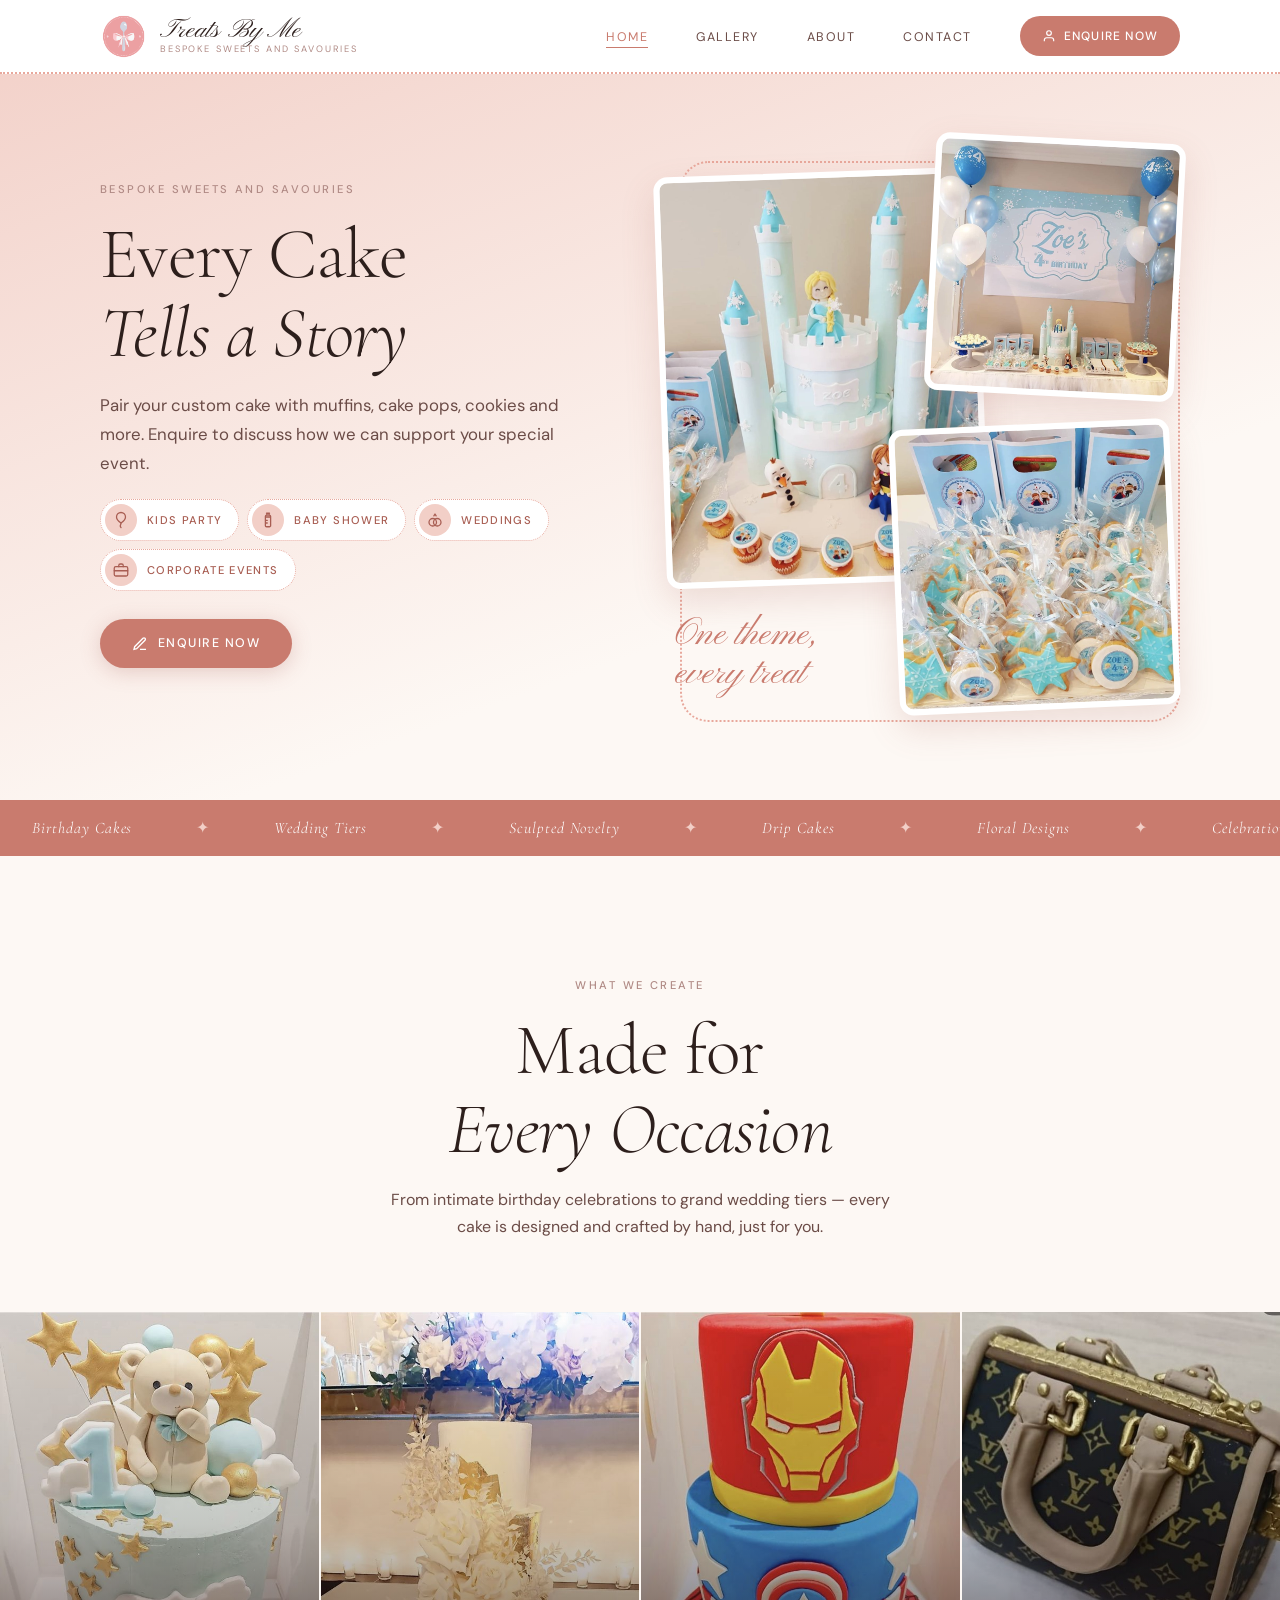
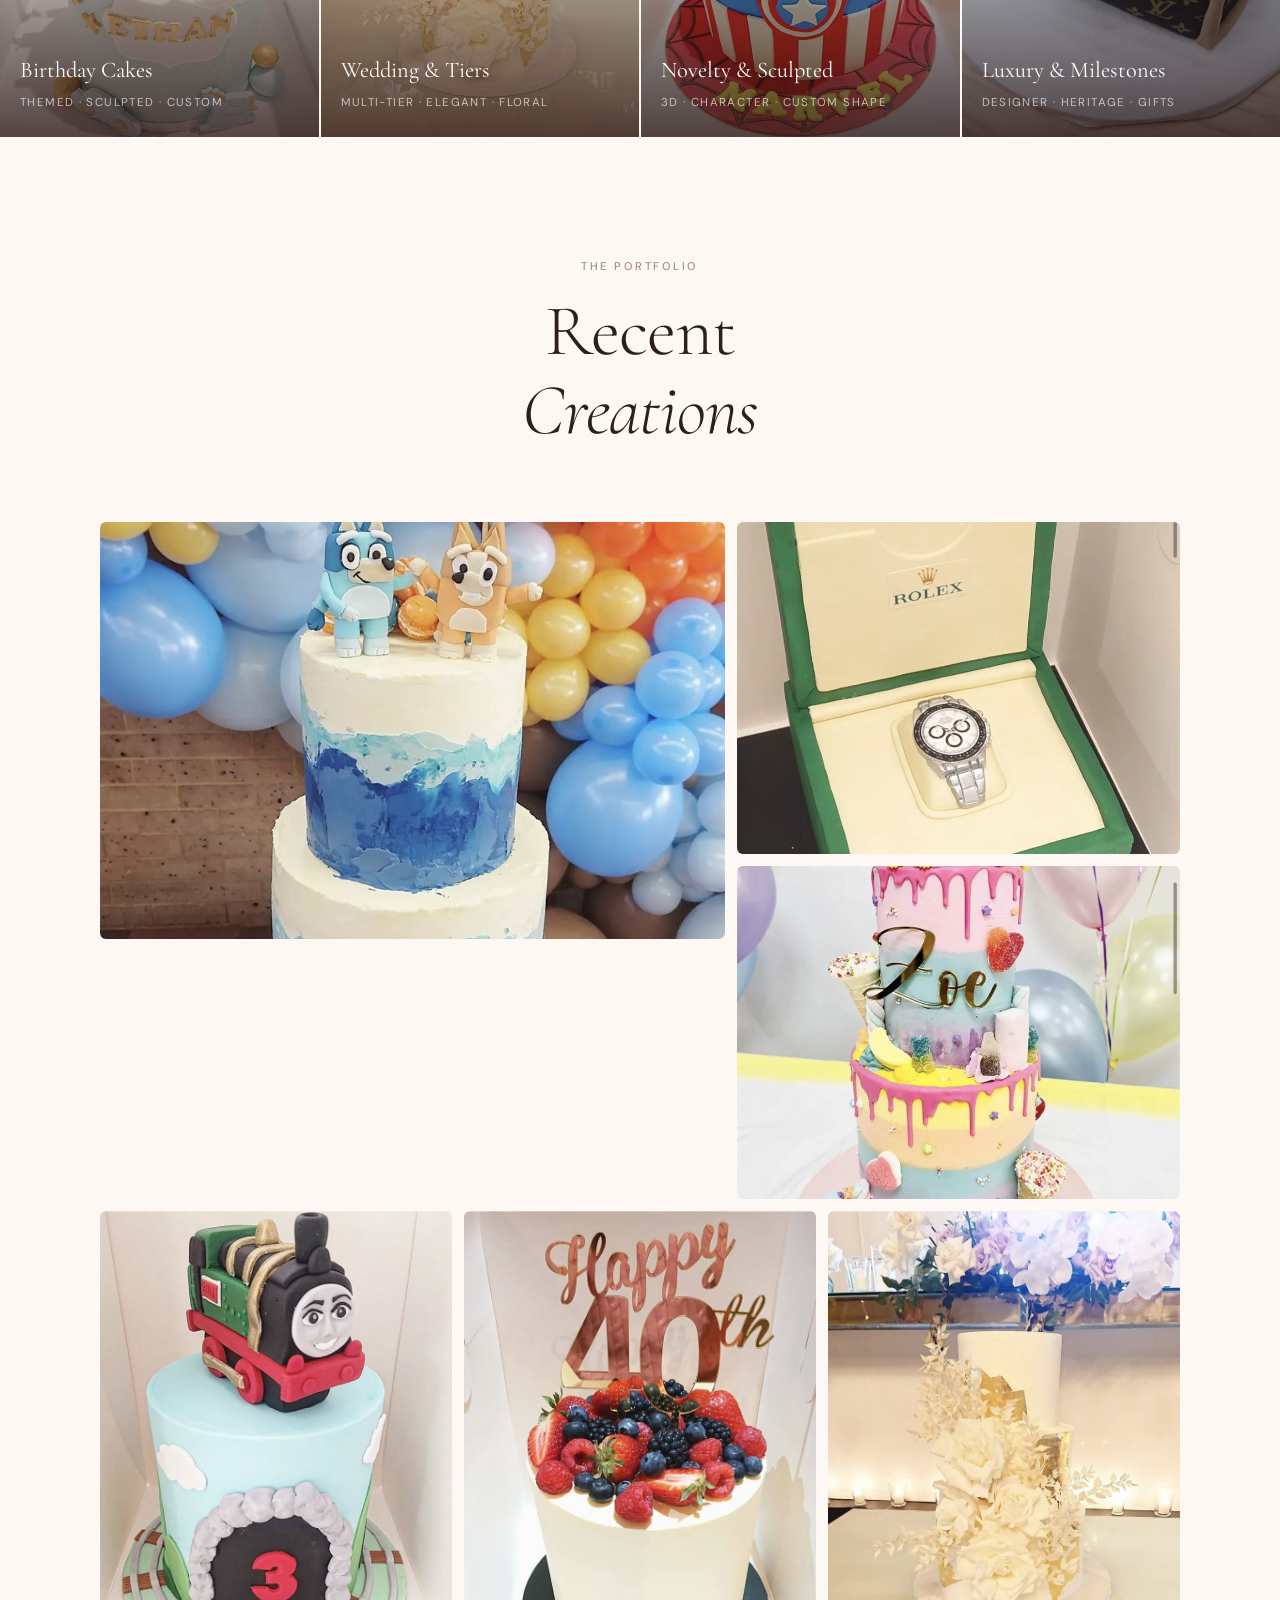
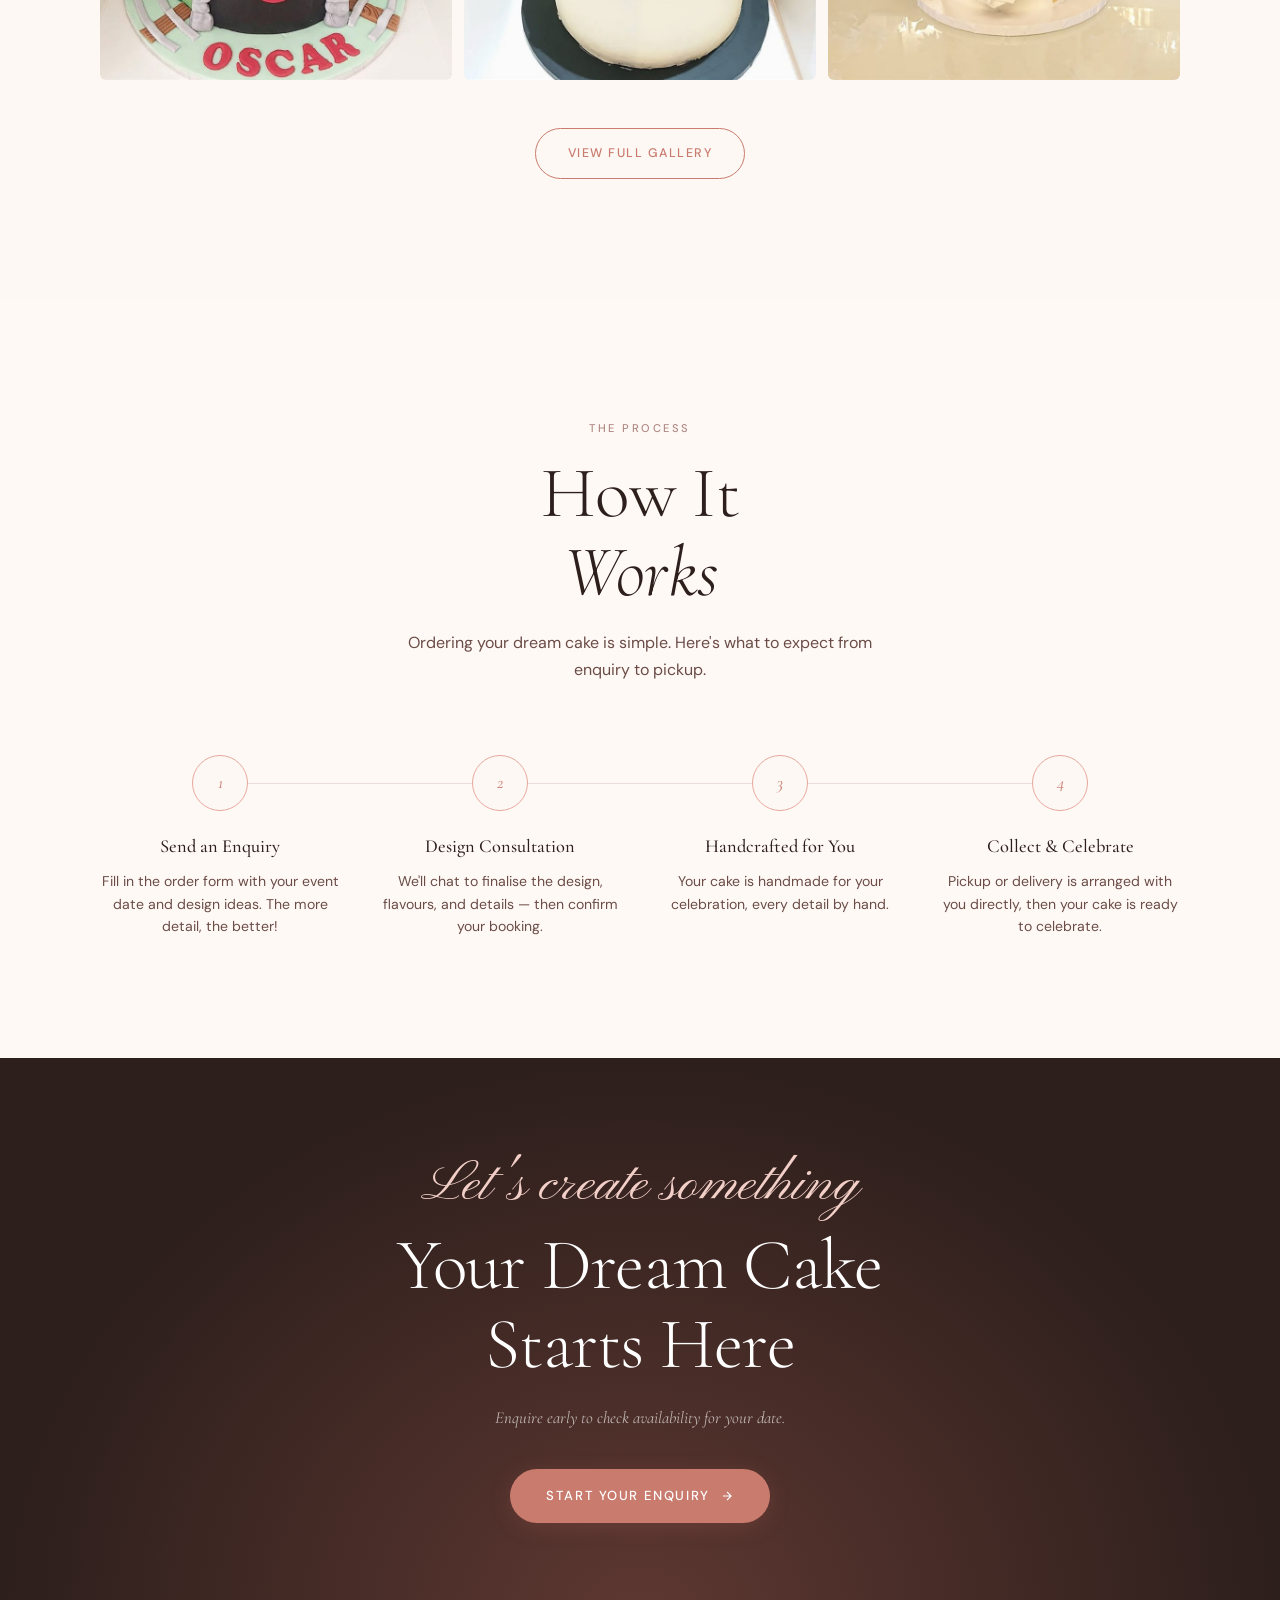
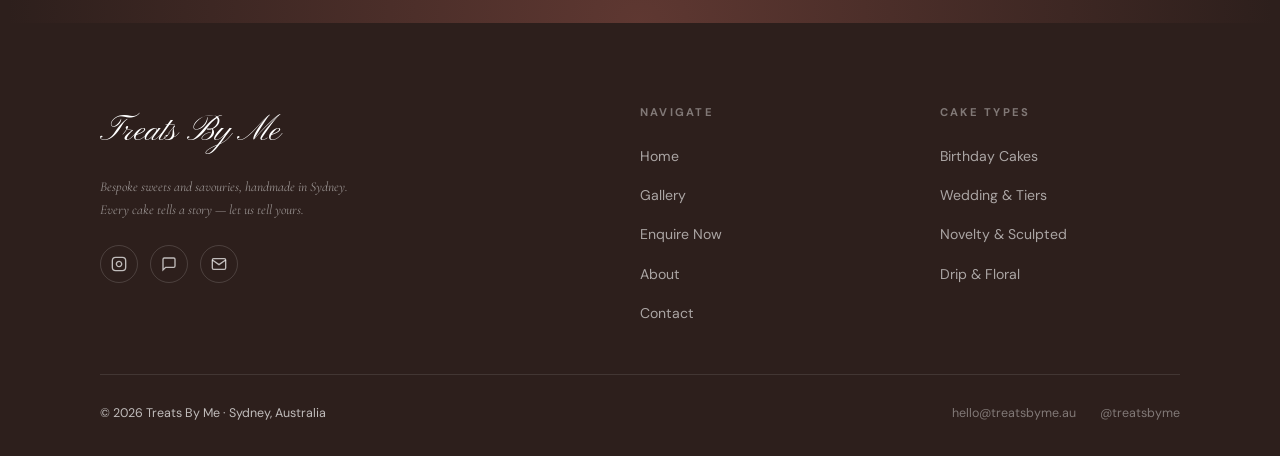
==== commit 3ca1423f: "Update tagline to Bespoke Sweets and Savouries Top bar, hero, page title, social tags, footer, About" ====
--- a/index.html
+++ b/index.html
@@ -3,7 +3,7 @@
 <head>
   <meta charset="UTF-8">
   <meta name="viewport" content="width=device-width, initial-scale=1.0">
-  <title>Treats By Me — Custom Cakes Sydney</title>
+  <title>Treats By Me — Bespoke Sweets and Savouries, Sydney</title>
 
   <!-- ── SEO Meta ── -->
   <meta name="description" content="Bespoke custom cakes handmade in Sydney. Birthday cakes, wedding cakes, sculpted novelty cakes, and celebration cakes. Enquire to order your dream cake.">
@@ -14,7 +14,7 @@
   <!-- ── Open Graph ── -->
   <meta property="og:type" content="website">
   <meta property="og:url" content="https://treatsbyme.au/">
-  <meta property="og:title" content="Treats By Me — Custom Cakes Sydney">
+  <meta property="og:title" content="Treats By Me — Bespoke Sweets and Savouries, Sydney">
   <meta property="og:description" content="Bespoke handmade cakes in Sydney. Birthday, wedding, novelty, and celebration cakes made to order.">
   <meta property="og:image" content="https://treatsbyme.au/images/og-image.jpg">
   <meta property="og:locale" content="en_AU">
@@ -22,7 +22,7 @@
 
   <!-- ── Twitter Card ── -->
   <meta name="twitter:card" content="summary_large_image">
-  <meta name="twitter:title" content="Treats By Me — Custom Cakes Sydney">
+  <meta name="twitter:title" content="Treats By Me — Bespoke Sweets and Savouries, Sydney">
   <meta name="twitter:description" content="Bespoke handmade cakes in Sydney. Birthday, wedding, novelty, and celebration cakes made to order.">
   <meta name="twitter:image" content="https://treatsbyme.au/images/og-image.jpg">
 
@@ -44,7 +44,7 @@
     "@context": "https://schema.org",
     "@type": "Bakery",
     "name": "Treats By Me",
-    "description": "Bespoke sweets and custom cakes, designed and handmade in Sydney.",
+    "description": "Bespoke sweets and savouries, including custom cakes, designed and handmade in Sydney.",
     "url": "https://treatsbyme.au",
     "image": "https://treatsbyme.au/images/og-image.jpg",
     "address": {
@@ -77,7 +77,7 @@
         <img class="nav__logo-img" src="images/logo.png" alt="" width="48" height="48">
         <span class="nav__logo-text">
           <span class="nav__logo-main">Treats By Me</span>
-          <span class="nav__logo-sub">Sydney · Custom Cakes</span>
+          <span class="nav__logo-sub">Bespoke Sweets and Savouries</span>
         </span>
       </a>
 
@@ -120,7 +120,7 @@
       <div class="container party-hero__grid">
 
         <div class="party-hero__text">
-          <span class="eyebrow">Sydney · Custom Cake Studio</span>
+          <span class="eyebrow">Bespoke Sweets and Savouries</span>
           <h1 class="display-lg">Every Cake<br><em>Tells a Story</em></h1>
           <p>Pair your custom cake with muffins, cake pops, cookies and more. Enquire to discuss how we can support your special event.</p>
           <ul class="party-tags" role="list" aria-label="Events we make treats for">
@@ -1085,7 +1085,7 @@
               - What you love most about the job
             -->
             <p style="color:var(--text-mid);margin-bottom:16px;line-height:1.8">
-              Treats By Me is a Sydney business making bespoke sweets, with every design handmade.
+              Treats By Me is a Sydney business making bespoke sweets and savouries, with every design handmade.
             </p>
             <p style="color:var(--text-mid);margin-bottom:32px;line-height:1.8">
               A fuller story about the baker and how Treats By Me began is coming soon.
@@ -1245,7 +1245,7 @@
 
         <div class="footer__brand">
           <span class="footer__logo">Treats By Me</span>
-          <p>Bespoke sweets, handmade in Sydney.<br>Every cake tells a story — let us tell yours.</p>
+          <p>Bespoke sweets and savouries, handmade in Sydney.<br>Every cake tells a story — let us tell yours.</p>
           <div class="footer__social" role="list" aria-label="Social media links">
             <a href="https://instagram.com/treatsbyme" class="footer__social-link" target="_blank" rel="noopener noreferrer" aria-label="Instagram @treatsbyme" role="listitem">
               <svg width="16" height="16" viewBox="0 0 24 24" fill="none" stroke="currentColor" stroke-width="2" aria-hidden="true"><rect x="2" y="2" width="20" height="20" rx="5" ry="5"/><path d="M16 11.37A4 4 0 1 1 12.63 8 4 4 0 0 1 16 11.37z"/><line x1="17.5" y1="6.5" x2="17.51" y2="6.5"/></svg>
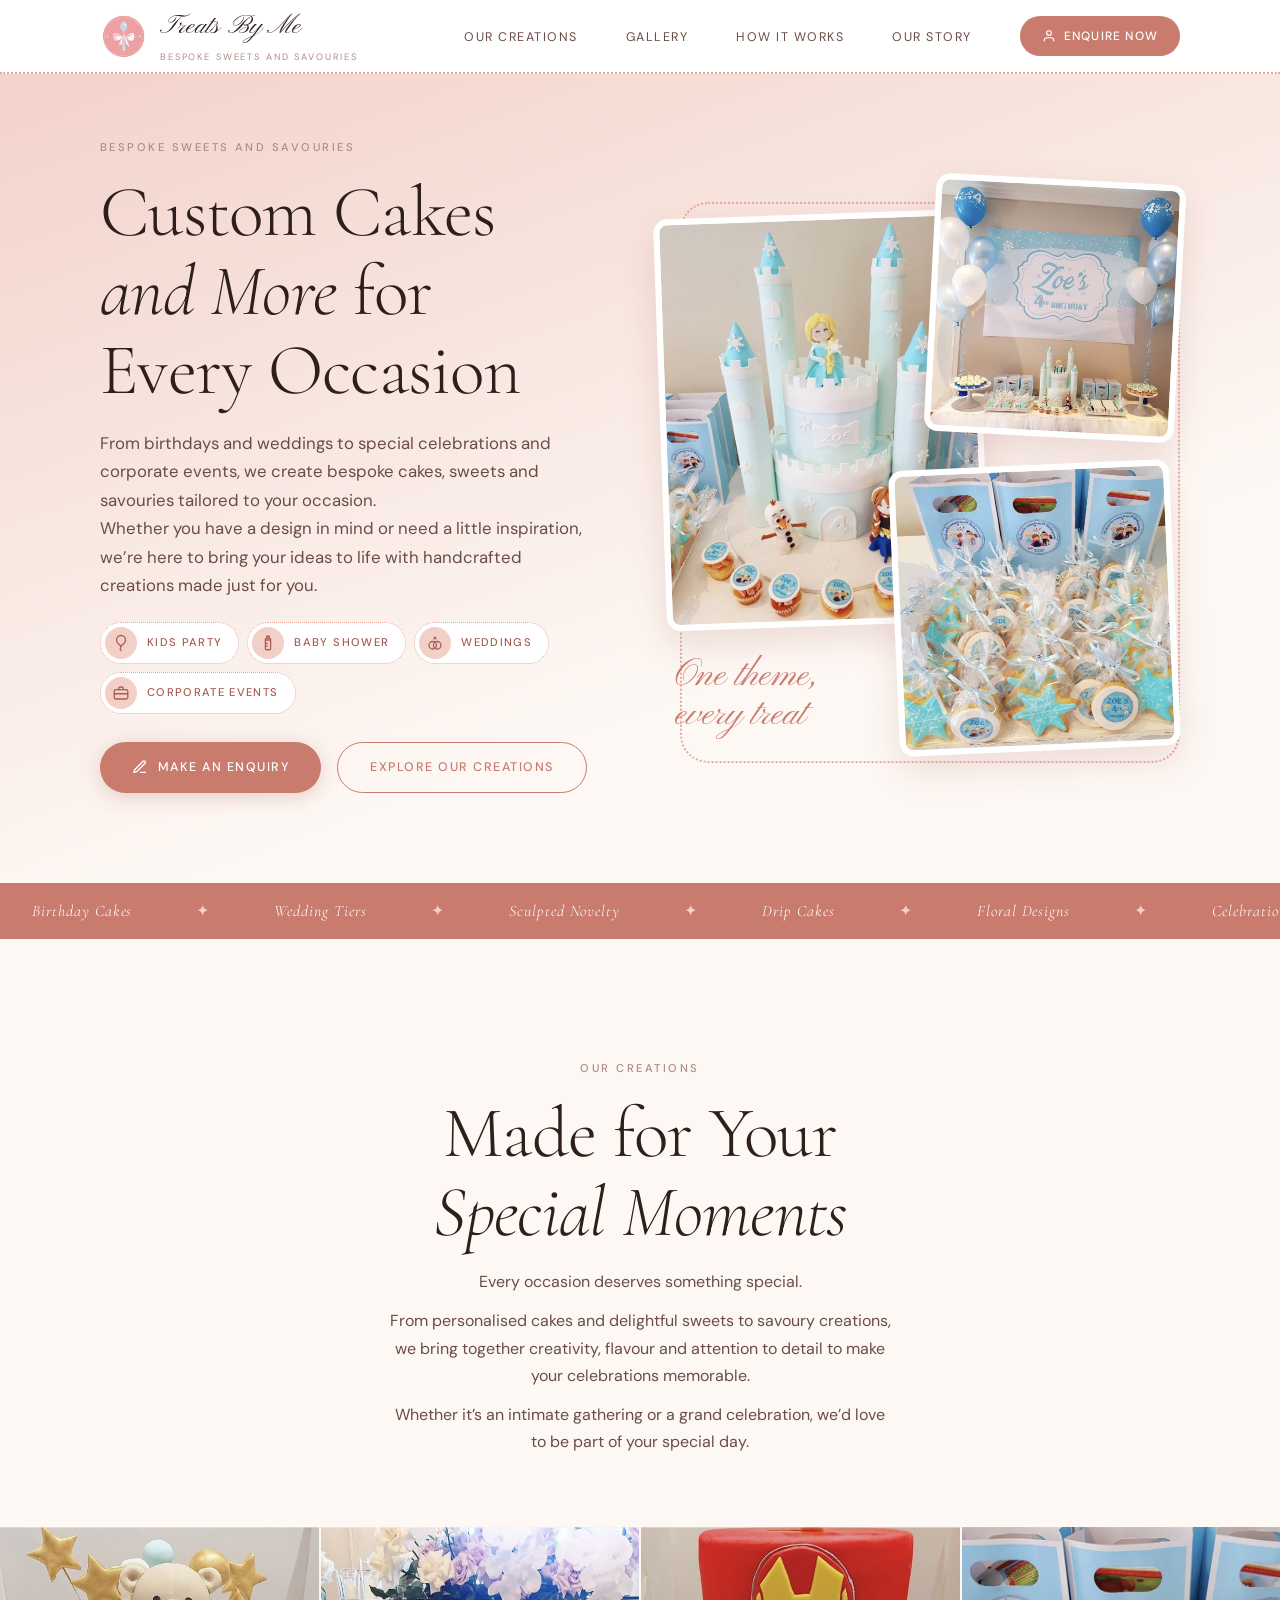
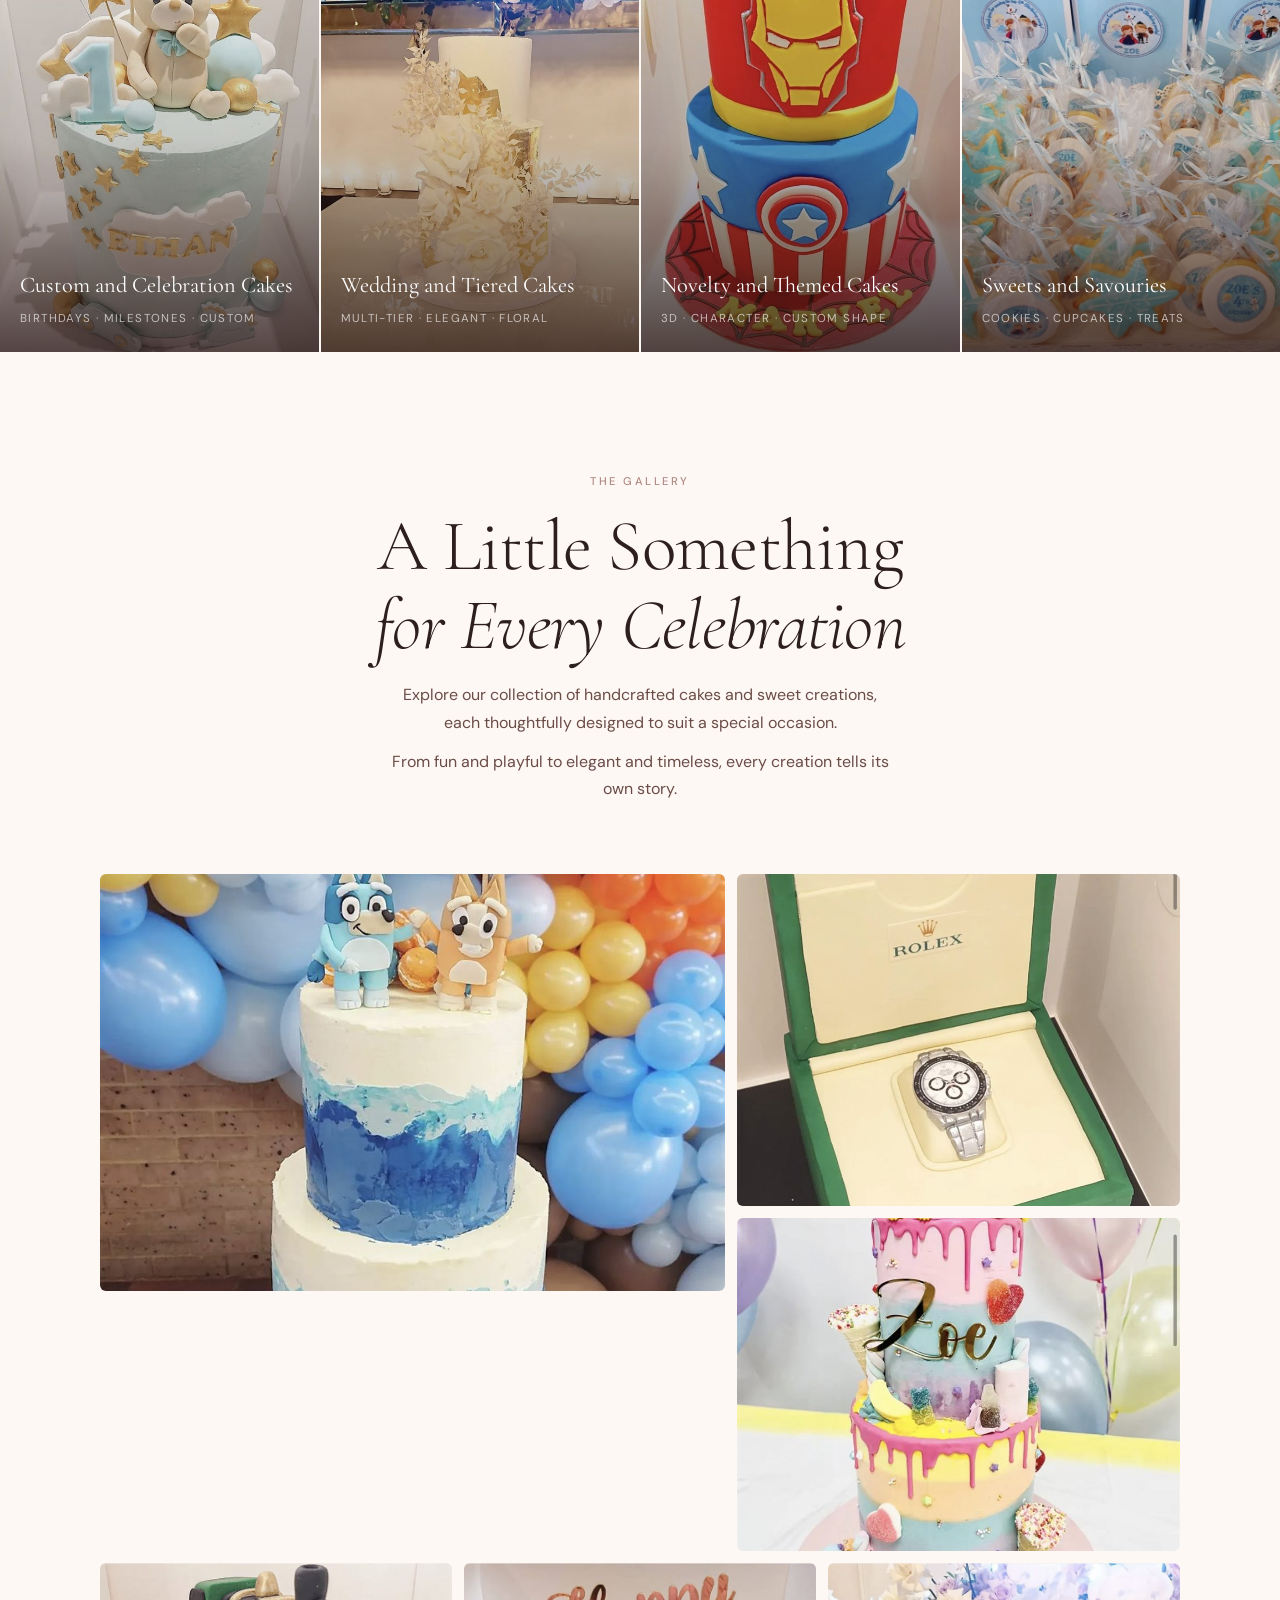
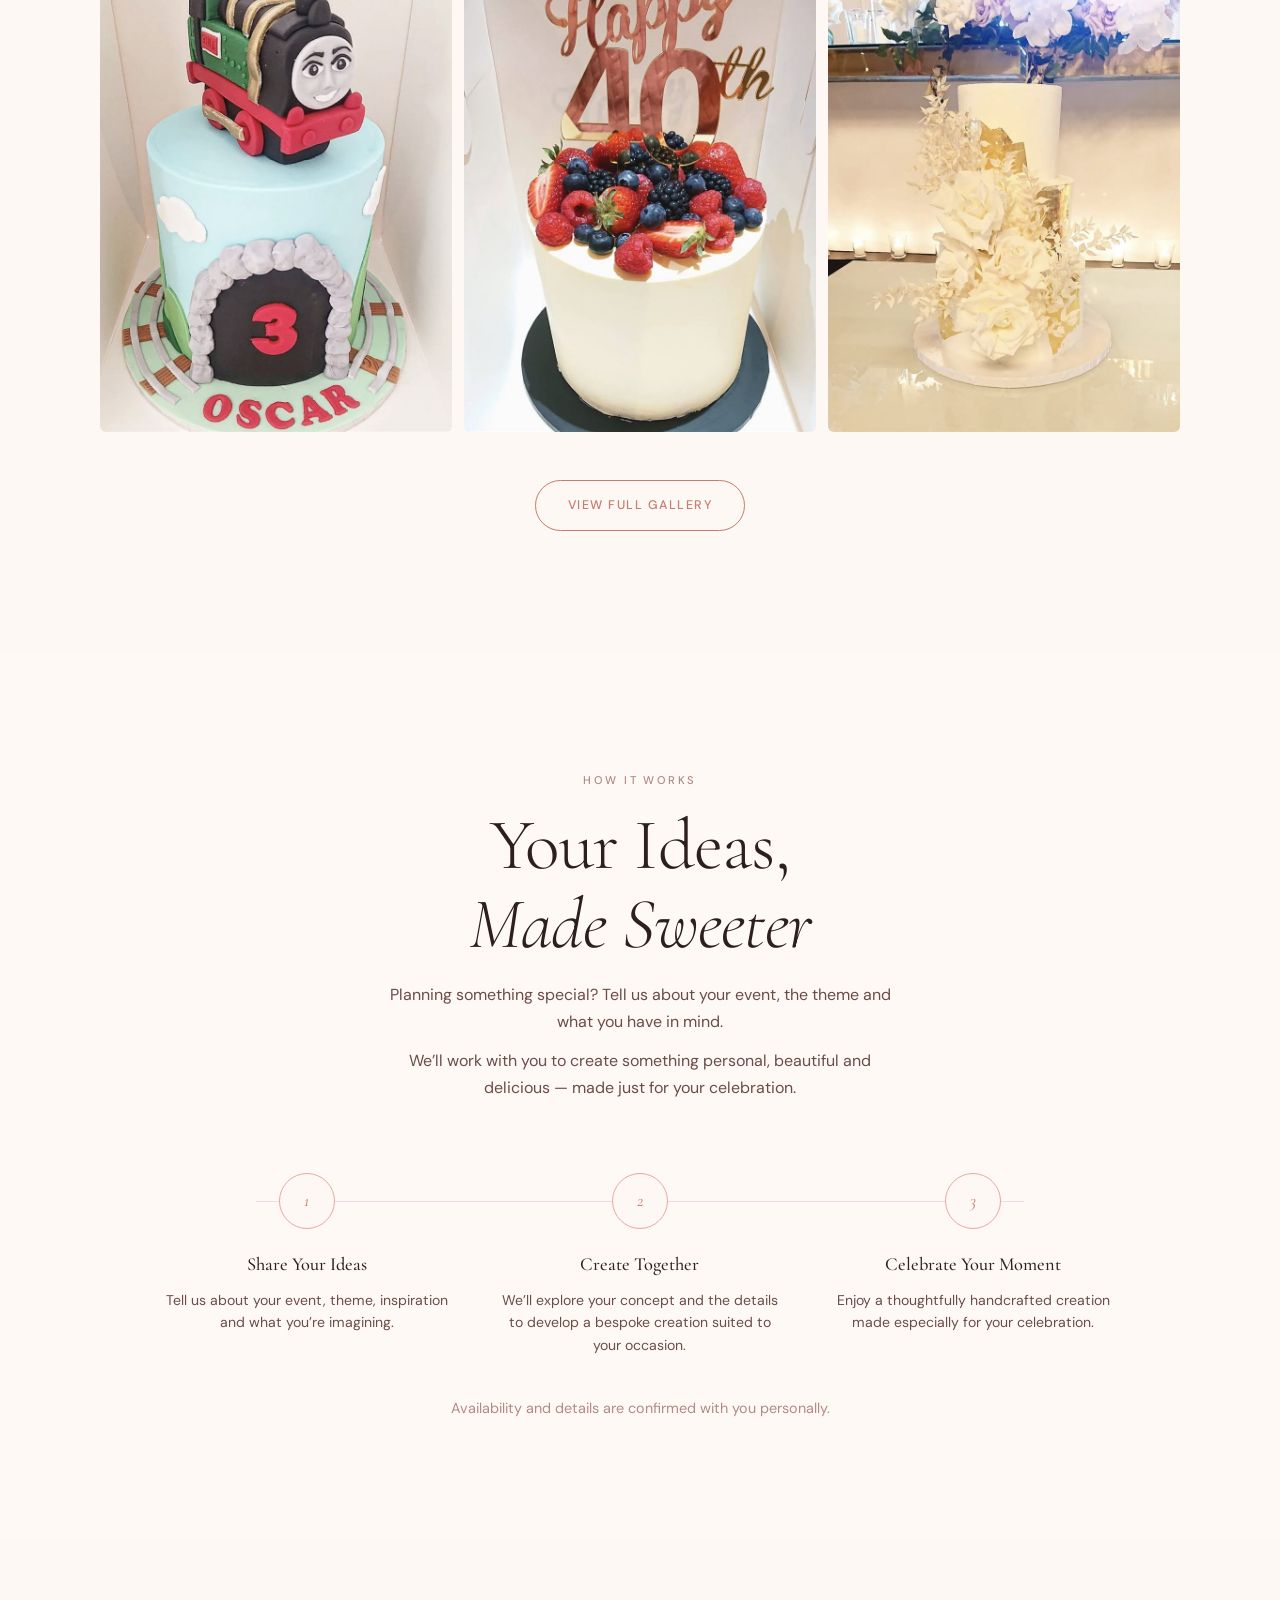
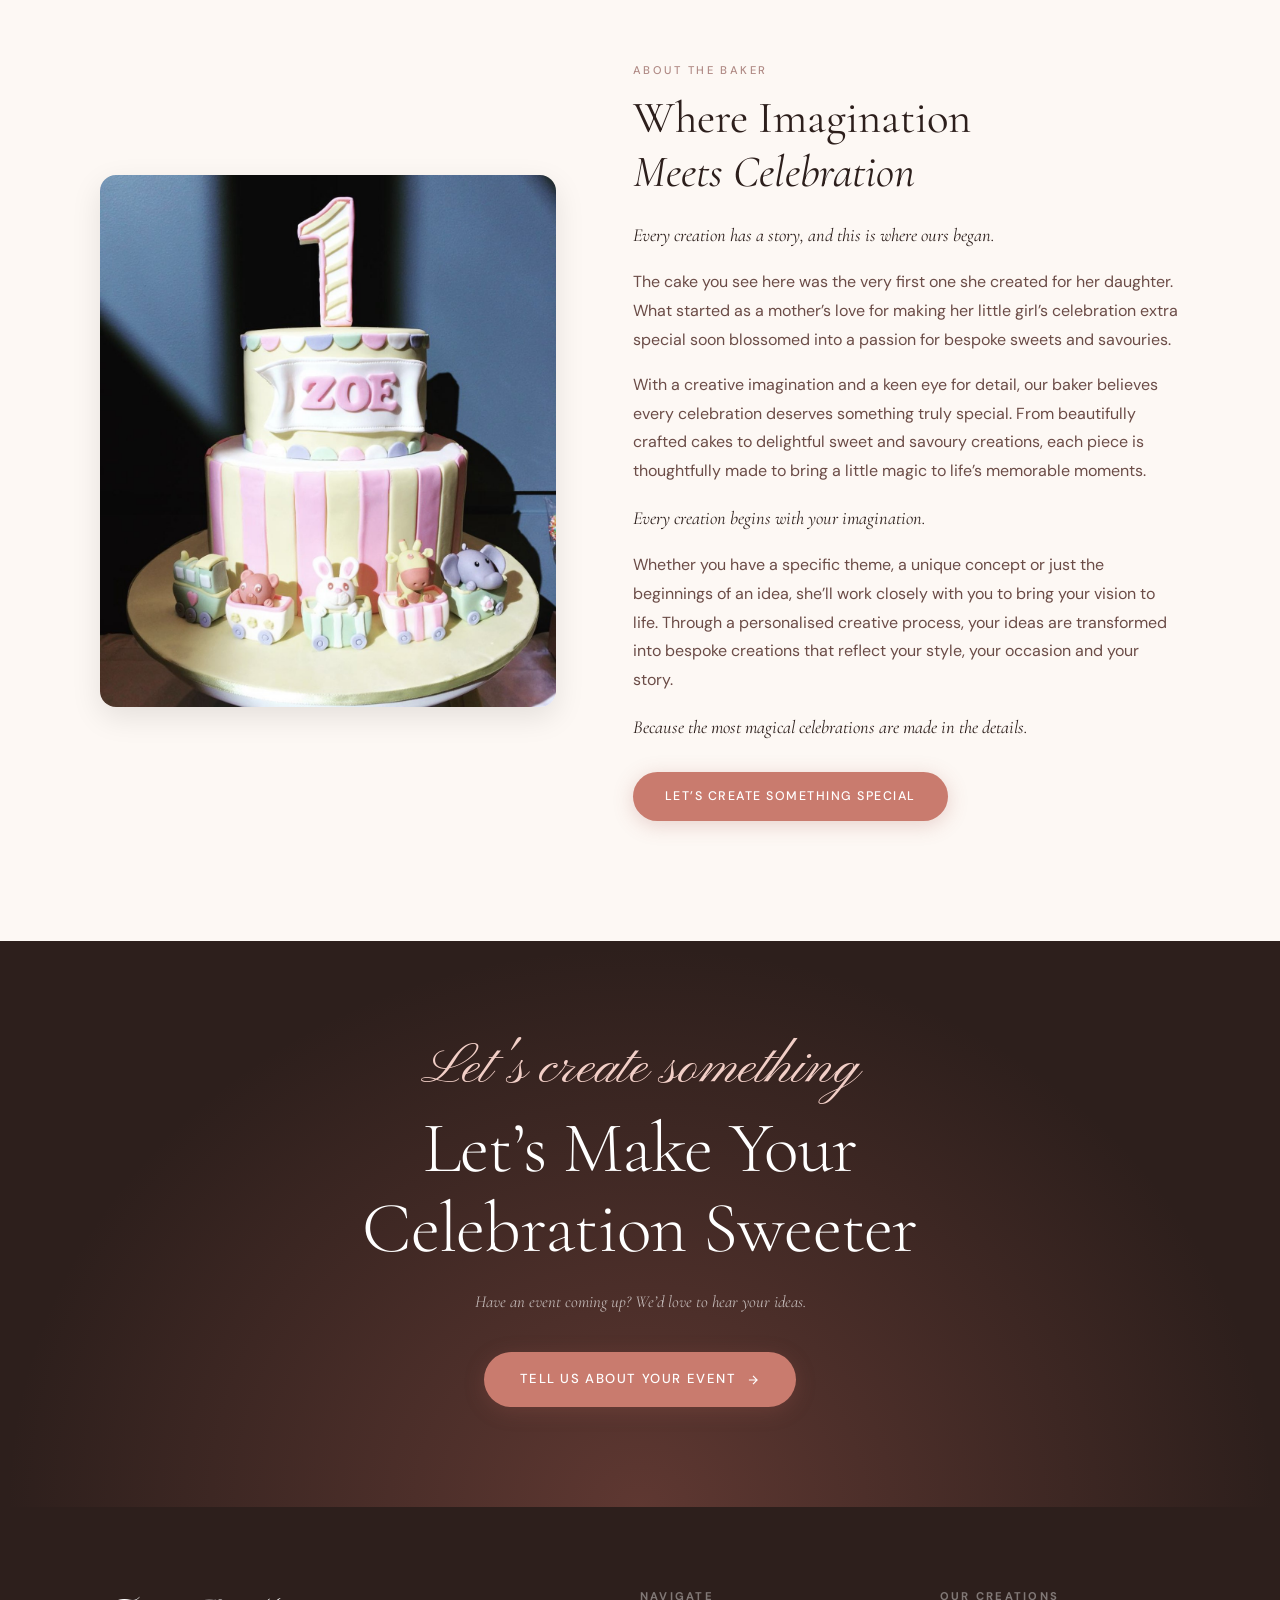
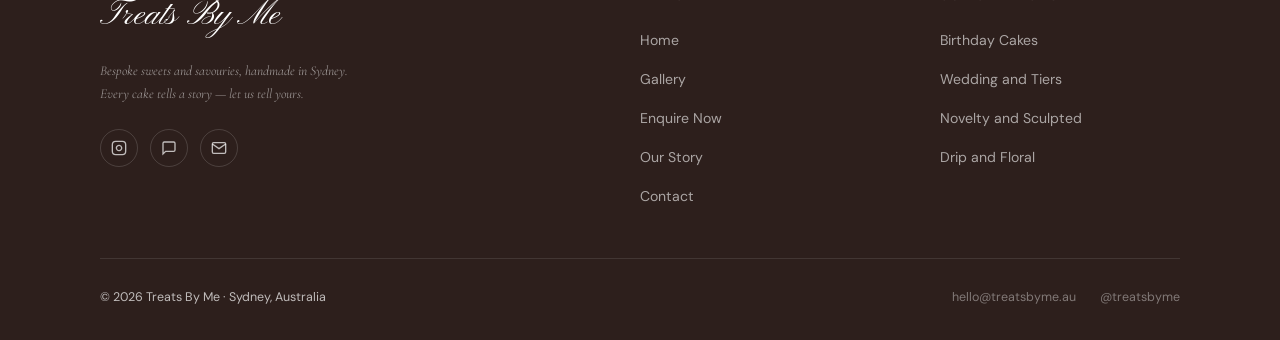
==== commit a7c05b8c: "Homepage refresh: new ribbon, hero, story section and enquiry wording - Ribbon: Our Creations, Galle" ====
--- a/index.html
+++ b/index.html
@@ -6,7 +6,7 @@
   <title>Treats By Me — Bespoke Sweets and Savouries, Sydney</title>
 
   <!-- ── SEO Meta ── -->
-  <meta name="description" content="Bespoke custom cakes handmade in Sydney. Birthday cakes, wedding cakes, sculpted novelty cakes, and celebration cakes. Enquire to order your dream cake.">
+  <meta name="description" content="Custom cakes Sydney and more. Treats By Me creates bespoke cakes, sweets and savouries for birthdays, weddings and special occasions, handmade just for you. Make an enquiry.">
   <meta name="author" content="Treats By Me">
   <meta name="robots" content="index, follow">
   <link rel="canonical" href="https://treatsbyme.au/">
@@ -15,7 +15,7 @@
   <meta property="og:type" content="website">
   <meta property="og:url" content="https://treatsbyme.au/">
   <meta property="og:title" content="Treats By Me — Bespoke Sweets and Savouries, Sydney">
-  <meta property="og:description" content="Bespoke handmade cakes in Sydney. Birthday, wedding, novelty, and celebration cakes made to order.">
+  <meta property="og:description" content="Custom cakes and more for every occasion. Bespoke sweets and savouries, handmade in Sydney.">
   <meta property="og:image" content="https://treatsbyme.au/images/og-image.jpg">
   <meta property="og:locale" content="en_AU">
   <meta property="og:site_name" content="Treats By Me">
@@ -23,7 +23,7 @@
   <!-- ── Twitter Card ── -->
   <meta name="twitter:card" content="summary_large_image">
   <meta name="twitter:title" content="Treats By Me — Bespoke Sweets and Savouries, Sydney">
-  <meta name="twitter:description" content="Bespoke handmade cakes in Sydney. Birthday, wedding, novelty, and celebration cakes made to order.">
+  <meta name="twitter:description" content="Custom cakes and more for every occasion. Bespoke sweets and savouries, handmade in Sydney.">
   <meta name="twitter:image" content="https://treatsbyme.au/images/og-image.jpg">
 
   <!-- ── Favicon ── -->
@@ -82,10 +82,10 @@
       </a>
 
       <ul class="nav__links" role="list">
-        <li><a href="#home"    class="nav__link" data-page="home">Home</a></li>
-        <li><a href="#gallery" class="nav__link" data-page="gallery">Gallery</a></li>
-        <li><a href="#about"   class="nav__link" data-page="about">About</a></li>
-        <li><a href="#contact" class="nav__link" data-page="contact">Contact</a></li>
+        <li><a href="#creations"    class="nav__link" data-anchor="creations">Our Creations</a></li>
+        <li><a href="#gallery"      class="nav__link" data-page="gallery">Gallery</a></li>
+        <li><a href="#how-it-works" class="nav__link" data-anchor="how-it-works">How It Works</a></li>
+        <li><a href="#our-story"    class="nav__link" data-anchor="our-story">Our Story</a></li>
         <li><a href="#order"   class="nav__cta"  data-page="order">
           <svg width="14" height="14" viewBox="0 0 24 24" fill="none" stroke="currentColor" stroke-width="2" aria-hidden="true">
             <path d="M20 21v-2a4 4 0 0 0-4-4H8a4 4 0 0 0-4 4v2M12 11a4 4 0 1 0 0-8 4 4 0 0 0 0 8z"/>
@@ -94,6 +94,8 @@
         </a></li>
       </ul>
 
+      <a href="#order" class="nav__cta-mobile" data-page="order">Enquire</a>
+
       <button class="nav__hamburger" aria-label="Open menu" aria-expanded="false">
         <span></span><span></span><span></span>
       </button>
@@ -101,10 +103,10 @@
 
     <!-- Mobile menu -->
     <div class="nav__mobile" role="dialog" aria-label="Mobile navigation">
-      <a href="#home"    class="nav__link" data-page="home">Home</a>
-      <a href="#gallery" class="nav__link" data-page="gallery">Gallery</a>
-      <a href="#about"   class="nav__link" data-page="about">About</a>
-      <a href="#contact" class="nav__link" data-page="contact">Contact</a>
+      <a href="#creations"    class="nav__link" data-anchor="creations">Our Creations</a>
+      <a href="#gallery"      class="nav__link" data-page="gallery">Gallery</a>
+      <a href="#how-it-works" class="nav__link" data-anchor="how-it-works">How It Works</a>
+      <a href="#our-story"    class="nav__link" data-anchor="our-story">Our Story</a>
       <a href="#order"   class="btn btn-primary" data-page="order" style="margin-top:8px;text-align:center">Enquire Now</a>
     </div>
   </nav>
@@ -121,8 +123,9 @@
 
         <div class="party-hero__text">
           <span class="eyebrow">Bespoke Sweets and Savouries</span>
-          <h1 class="display-lg">Every Cake<br><em>Tells a Story</em></h1>
-          <p>Pair your custom cake with muffins, cake pops, cookies and more. Enquire to discuss how we can support your special event.</p>
+          <h1 class="display-lg">Custom Cakes<br><em>and More</em> for Every Occasion</h1>
+          <p>From birthdays and weddings to special celebrations and corporate events, we create bespoke cakes, sweets and savouries tailored to your occasion.</p>
+          <p>Whether you have a design in mind or need a little inspiration, we’re here to bring your ideas to life with handcrafted creations made just for you.</p>
           <ul class="party-tags" role="list" aria-label="Events we make treats for">
             <li><a href="#gallery" data-page="gallery" data-filter="kids-party"><span class="tag-icon" aria-hidden="true"><svg viewBox="0 0 24 24" fill="none" stroke="currentColor" stroke-width="1.7" stroke-linecap="round" stroke-linejoin="round"><path d="M12 2a6 6 0 0 0-6 6c0 4 6 8 6 8s6-4 6-8a6 6 0 0 0-6-6z"/><path d="M12 16c0 2-1 3-1 4s1 2 1 2"/></svg></span>Kids Party</a></li>
             <li><a href="#gallery" data-page="gallery" data-filter="baby-shower"><span class="tag-icon" aria-hidden="true"><svg viewBox="0 0 24 24" fill="none" stroke="currentColor" stroke-width="1.7" stroke-linecap="round" stroke-linejoin="round"><path d="M10 3h4M10.5 3v2.5h3V3M8.5 8h7v11.5a1.5 1.5 0 0 1-1.500 1.500h-4A1.500 1.500 0 0 1 8.500 19.500V8zM8.500 8a2 2 0 0 1 2-2.500h3a2 2 0 0 1 2 2.500M8.500 12.500h2.500M8.500 16h2.500"/></svg></span>Baby Shower</a></li>
@@ -132,8 +135,9 @@
           <div class="hero__actions">
             <a href="#order" class="btn btn-primary" data-page="order">
               <svg width="16" height="16" viewBox="0 0 24 24" fill="none" stroke="currentColor" stroke-width="2" aria-hidden="true"><path d="M12 20h9M16.5 3.5a2.121 2.121 0 013 3L7 19l-4 1 1-4L16.5 3.5z"/></svg>
-              Enquire Now
+              Make an Enquiry
             </a>
+            <a href="#creations" class="btn btn-outline" data-anchor="creations">Explore Our Creations</a>
           </div>
         </div>
 
@@ -175,12 +179,14 @@
     </div>
 
     <!-- Services -->
-    <section class="section" aria-labelledby="services-heading">
+    <section class="section" id="creations" aria-labelledby="services-heading">
       <div class="container">
         <div class="section-head reveal">
-          <span class="eyebrow">What We Create</span>
-          <h2 class="display-lg" id="services-heading">Made for<br><em>Every Occasion</em></h2>
-          <p>From intimate birthday celebrations to grand wedding tiers — every cake is designed and crafted by hand, just for you.</p>
+          <span class="eyebrow">Our Creations</span>
+          <h2 class="display-lg" id="services-heading">Made for Your<br><em>Special Moments</em></h2>
+          <p>Every occasion deserves something special.</p>
+          <p>From personalised cakes and delightful sweets to savoury creations, we bring together creativity, flavour and attention to detail to make your celebrations memorable.</p>
+          <p>Whether it’s an intimate gathering or a grand celebration, we’d love to be part of your special day.</p>
         </div>
       </div>
 
@@ -192,8 +198,8 @@
           </div>
           <div class="service-card__overlay" aria-hidden="true"></div>
           <div class="service-card__label">
-            <span class="service-card__name">Birthday Cakes</span>
-            <span class="service-card__detail">Themed · Sculpted · Custom</span>
+            <span class="service-card__name">Custom and Celebration Cakes</span>
+            <span class="service-card__detail">Birthdays · Milestones · Custom</span>
           </div>
         </article>
 
@@ -203,7 +209,7 @@
           </div>
           <div class="service-card__overlay" aria-hidden="true"></div>
           <div class="service-card__label">
-            <span class="service-card__name">Wedding &amp; Tiers</span>
+            <span class="service-card__name">Wedding and Tiered Cakes</span>
             <span class="service-card__detail">Multi-Tier · Elegant · Floral</span>
           </div>
         </article>
@@ -214,19 +220,19 @@
           </div>
           <div class="service-card__overlay" aria-hidden="true"></div>
           <div class="service-card__label">
-            <span class="service-card__name">Novelty &amp; Sculpted</span>
+            <span class="service-card__name">Novelty and Themed Cakes</span>
             <span class="service-card__detail">3D · Character · Custom Shape</span>
           </div>
         </article>
 
         <article class="service-card reveal reveal-delay-4" role="listitem">
           <div class="service-card__bg">
-            <img src="images/service-corporate.jpg" alt="Luxury monogram handbag cake" loading="lazy" width="400" height="533">
+            <img src="images/party-favours.jpg" alt="Snowflake cookies in ribbon-tied bags in front of custom printed party bags" loading="lazy" width="400" height="410">
           </div>
           <div class="service-card__overlay" aria-hidden="true"></div>
           <div class="service-card__label">
-            <span class="service-card__name">Luxury &amp; Milestones</span>
-            <span class="service-card__detail">Designer · Heritage · Gifts</span>
+            <span class="service-card__name">Sweets and Savouries</span>
+            <span class="service-card__detail">Cookies · Cupcakes · Treats</span>
           </div>
         </article>
       </div>
@@ -236,8 +242,10 @@
     <section class="section" style="padding-top:0" aria-labelledby="gallery-teaser-heading">
       <div class="container">
         <div class="section-head reveal">
-          <span class="eyebrow">The Portfolio</span>
-          <h2 class="display-lg" id="gallery-teaser-heading">Recent<br><em>Creations</em></h2>
+          <span class="eyebrow">The Gallery</span>
+          <h2 class="display-lg" id="gallery-teaser-heading">A Little Something<br><em>for Every Celebration</em></h2>
+          <p>Explore our collection of handcrafted cakes and sweet creations, each thoughtfully designed to suit a special occasion.</p>
+          <p>From fun and playful to elegant and timeless, every creation tells its own story.</p>
         </div>
 
         <div class="gallery-teaser">
@@ -269,34 +277,56 @@
     </section>
 
     <!-- How it works -->
-    <section class="section" style="background:var(--warm-white)" aria-labelledby="process-heading">
+    <section class="section" id="how-it-works" style="background:var(--warm-white)" aria-labelledby="process-heading">
       <div class="container">
         <div class="section-head reveal">
-          <span class="eyebrow">The Process</span>
-          <h2 class="display-lg" id="process-heading">How It<br><em>Works</em></h2>
-          <p>Ordering your dream cake is simple. Here's what to expect from enquiry to pickup.</p>
-        </div>
-
-        <div class="process-steps" role="list">
+          <span class="eyebrow">How It Works</span>
+          <h2 class="display-lg" id="process-heading">Your Ideas,<br><em>Made Sweeter</em></h2>
+          <p>Planning something special? Tell us about your event, the theme and what you have in mind.</p>
+          <p>We’ll work with you to create something personal, beautiful and delicious — made just for your celebration.</p>
+        </div>
+
+        <div class="process-steps process-steps--three" role="list">
           <div class="process-step reveal reveal-delay-1" role="listitem">
             <div class="process-step__num" aria-hidden="true"><span>1</span></div>
-            <h3>Send an Enquiry</h3>
-            <p>Fill in the order form with your event date and design ideas. The more detail, the better!</p>
+            <h3>Share Your Ideas</h3>
+            <p>Tell us about your event, theme, inspiration and what you’re imagining.</p>
           </div>
           <div class="process-step reveal reveal-delay-2" role="listitem">
             <div class="process-step__num" aria-hidden="true"><span>2</span></div>
-            <h3>Design Consultation</h3>
-            <p>We'll chat to finalise the design, flavours, and details — then confirm your booking.</p>
+            <h3>Create Together</h3>
+            <p>We’ll explore your concept and the details to develop a bespoke creation suited to your occasion.</p>
           </div>
           <div class="process-step reveal reveal-delay-3" role="listitem">
             <div class="process-step__num" aria-hidden="true"><span>3</span></div>
-            <h3>Handcrafted for You</h3>
-            <p>Your cake is handmade for your celebration, every detail by hand.</p>
-          </div>
-          <div class="process-step reveal reveal-delay-4" role="listitem">
-            <div class="process-step__num" aria-hidden="true"><span>4</span></div>
-            <h3>Collect &amp; Celebrate</h3>
-            <p>Pickup or delivery is arranged with you directly, then your cake is ready to celebrate.</p>
+            <h3>Celebrate Your Moment</h3>
+            <p>Enjoy a thoughtfully handcrafted creation made especially for your celebration.</p>
+          </div>
+        </div>
+        <p class="process-note reveal">Availability and details are confirmed with you personally.</p>
+      </div>
+    </section>
+
+    <!-- About the Baker -->
+    <section class="section" id="our-story" aria-labelledby="story-heading">
+      <div class="container">
+        <div class="story">
+          <figure class="story__photo reveal">
+            <img src="images/first-cake.jpg"
+                 alt="A two-tier pastel fondant birthday cake with a large number one on top and a train of little fondant animals around the base"
+                 width="1206" height="1408" loading="lazy">
+          </figure>
+
+          <div class="story__copy reveal reveal-delay-2">
+            <span class="eyebrow">About the Baker</span>
+            <h2 class="display-md" id="story-heading">Where Imagination<br><em>Meets Celebration</em></h2>
+            <p class="story__lead">Every creation has a story, and this is where ours began.</p>
+            <p>The cake you see here was the very first one she created for her daughter. What started as a mother’s love for making her little girl’s celebration extra special soon blossomed into a passion for bespoke sweets and savouries.</p>
+            <p>With a creative imagination and a keen eye for detail, our baker believes every celebration deserves something truly special. From beautifully crafted cakes to delightful sweet and savoury creations, each piece is thoughtfully made to bring a little magic to life’s memorable moments.</p>
+            <p class="story__lead">Every creation begins with your imagination.</p>
+            <p>Whether you have a specific theme, a unique concept or just the beginnings of an idea, she’ll work closely with you to bring your vision to life. Through a personalised creative process, your ideas are transformed into bespoke creations that reflect your style, your occasion and your story.</p>
+            <p class="story__lead">Because the most magical celebrations are made in the details.</p>
+            <a href="#order" class="btn btn-primary" data-page="order">Let’s Create Something Special</a>
           </div>
         </div>
       </div>
@@ -309,10 +339,10 @@
       <div class="container">
         <div class="cta-banner__content">
           <span class="script-accent" aria-hidden="true">Let's create something</span>
-          <h2 class="display-lg" id="cta-home-heading">Your Dream Cake<br>Starts Here</h2>
-          <p>Enquire early to check availability for your date.</p>
+          <h2 class="display-lg" id="cta-home-heading">Let’s Make Your<br>Celebration Sweeter</h2>
+          <p>Have an event coming up? We’d love to hear your ideas.</p>
           <a href="#order" class="btn btn-primary" data-page="order" style="font-size:0.82rem;padding:16px 36px">
-            Start Your Enquiry
+            Tell Us About Your Event
             <svg width="14" height="14" viewBox="0 0 24 24" fill="none" stroke="currentColor" stroke-width="2" aria-hidden="true"><path d="M5 12h14M12 5l7 7-7 7"/></svg>
           </a>
         </div>
@@ -333,7 +363,7 @@
         <div class="divider"></div>
         <h1 class="display-lg">Our<br><em>Gallery</em></h1>
         <p style="color:var(--text-mid);margin-top:12px;font-size:0.95rem;max-width:40ch;margin-left:auto;margin-right:auto">
-          Every cake you see was designed and made by hand — crafted just for that person, that moment.
+          Every creation you see was designed and made by hand — crafted just for that person, that moment.
         </p>
       </div>
     </div>
@@ -343,16 +373,12 @@
 
         <!-- Filters -->
         <div class="gallery-filters" role="group" aria-label="Filter cakes by category">
-          <button class="filter-btn active" data-filter="all">All Cakes</button>
+          <button class="filter-btn active" data-filter="all">All Creations</button>
           <button class="filter-btn" data-filter="kids-party">Kids Party</button>
           <button class="filter-btn" data-filter="baby-shower">Baby Shower</button>
           <button class="filter-btn" data-filter="wedding">Weddings</button>
           <button class="filter-btn" data-filter="corporate">Corporate Events</button>
-          <button class="filter-btn" data-filter="birthday">Birthday</button>
-          <button class="filter-btn" data-filter="novelty">Novelty &amp; Sculpted</button>
-          <button class="filter-btn" data-filter="drip">Drip &amp; Floral</button>
-          <button class="filter-btn" data-filter="heritage">Heritage &amp; Milestones</button>
-          <button class="filter-btn" data-filter="luxury">Luxury &amp; Gifts</button>
+          <button class="filter-btn" data-filter="cakes">Cakes and Sweets</button>
         </div>
 
         <!-- Masonry Grid -->
@@ -827,15 +853,15 @@
   <!-- ════════════════════════════════════════
        PAGE: ORDER
   ════════════════════════════════════════ -->
-  <main id="page-order" class="page" aria-label="Custom Cake Enquiry Form" hidden aria-hidden="true">
+  <main id="page-order" class="page" aria-label="Enquiry Form" hidden aria-hidden="true">
 
     <div class="form-page-hero">
       <div class="container">
-        <span class="eyebrow">Place an Order</span>
+        <span class="eyebrow">Make an Enquiry</span>
         <div class="divider"></div>
-        <h1 class="display-lg">Enquire About<br><em>a Custom Cake</em></h1>
-        <p style="color:var(--text-mid);margin-top:12px;max-width:40ch;margin-left:auto;margin-right:auto">
-          Fill in the form below and we'll be in touch by email to discuss your design.
+        <h1 class="display-lg">Let’s Make Your<br><em>Celebration Sweeter</em></h1>
+        <p style="color:var(--text-mid);margin-top:12px;max-width:44ch;margin-left:auto;margin-right:auto">
+          Have an event coming up? Whether you’re looking for a custom cake, sweet treats or something a little different, we’d love to hear your ideas.
         </p>
       </div>
     </div>
@@ -848,7 +874,7 @@
           <div id="form-success" class="form-success" role="alert" aria-live="polite">
             <div class="form-success__icon">🎂</div>
             <h3>Enquiry Sent!</h3>
-            <p>Thank you — we'll be in touch by email to chat about your cake.<br>
+            <p>Thank you — we'll be in touch by email to chat about your event.<br>
             In the meantime, feel free to follow along on <a href="https://instagram.com/treatsbyme" style="color:var(--dusty-rose);text-decoration:underline" target="_blank" rel="noopener">@treatsbyme</a>.</p>
           </div>
 
@@ -859,7 +885,7 @@
             3. Replace YOUR_WEB3FORMS_ACCESS_KEY below with your key
             That's it! No backend needed, works on Cloudflare Pages.
           -->
-          <form id="enquiry-form" novalidate aria-label="Cake enquiry form">
+          <form id="enquiry-form" novalidate aria-label="Enquiry form">
 
             <!-- Web3Forms access key -->
             <input type="hidden" name="access_key" value="388352cb-650b-4360-906e-26cc1c3dc0ba">
@@ -871,7 +897,7 @@
             <input type="hidden" name="visit_source" id="visit-source" value="">
 
             <!-- Custom email subject -->
-            <input type="hidden" name="subject" value="New Cake Enquiry — Treats By Me">
+            <input type="hidden" name="subject" value="New Enquiry — Treats By Me">
 
             <!-- Redirect (not needed for SPA but good practice) -->
             <input type="hidden" name="redirect" value="false">
@@ -897,6 +923,18 @@
               </div>
 
               <p class="form-note full" style="grid-column:1/-1;margin:0">Please give us an email or a mobile number (or both) so we can reply.</p>
+
+              <div class="form-group">
+                <label for="enquiry-about">What are you enquiring about?</label>
+                <select id="enquiry-about">
+                  <option value="" selected>Select one (optional)</option>
+                  <option value="Custom cakes">Custom cakes</option>
+                  <option value="Sweet treats">Sweet treats</option>
+                  <option value="Savouries">Savouries</option>
+                  <option value="A combination of offerings">A combination of offerings</option>
+                  <option value="Other bespoke request">Other bespoke request</option>
+                </select>
+              </div>
 
               <div class="form-group">
                 <label for="event-type">Event Type</label>
@@ -931,9 +969,9 @@
               </div>
 
               <div class="form-group full">
-                <label for="design">Design Description &amp; Inspiration (optional)</label>
+                <label for="design">Theme, Design and Inspiration (optional)</label>
                 <textarea id="design" name="design_description" rows="5"
-                  placeholder="Tell us about your dream cake — colours, theme, any inspiration images you have in mind, specific design elements, flavour preferences, dietary requirements, etc."></textarea>
+                  placeholder="Tell us about your event and what you have in mind — theme, colours, inspiration, flavour preferences, dietary requirements, etc."></textarea>
               </div>
 
               <div class="form-group">
@@ -1010,7 +1048,7 @@
 
           <details class="reveal reveal-delay-3" style="border:1px solid var(--border);border-radius:var(--radius-md);padding:20px 24px;cursor:pointer">
             <summary style="font-family:var(--font-display);font-size:1.05rem;font-weight:500;list-style:none;display:flex;justify-content:space-between;align-items:center">
-              How do booking &amp; payment work?
+              How do booking and payment work?
               <span style="color:var(--dusty-rose);font-size:1.3rem;flex-shrink:0">+</span>
             </summary>
             <p style="margin-top:14px;color:var(--text-mid);font-size:0.9rem;line-height:1.7">
@@ -1019,126 +1057,6 @@
           </details>
         </div>
 
-      </div>
-    </section>
-
-  </main>
-
-
-  <!-- ════════════════════════════════════════
-       PAGE: ABOUT
-  ════════════════════════════════════════ -->
-  <main id="page-about" class="page" aria-label="About Treats By Me" hidden aria-hidden="true">
-
-    <div class="page-hero">
-      <div class="container">
-        <span class="eyebrow">The Story</span>
-        <div class="divider"></div>
-        <h1 class="display-lg">Made with<br><em>Love</em></h1>
-      </div>
-    </div>
-
-    <section class="section">
-      <div class="container">
-        <div class="about-split">
-
-          <!-- Images -->
-          <div class="about-split__img reveal">
-            <div class="about-split__img-main">
-              <!--
-                REPLACE: with a photo of the baker working on a cake
-                or a beautiful portrait shot
-              -->
-              <img src="images/about-baker.svg"
-                   alt="The baker carefully decorating a custom cake"
-                   loading="lazy"
-                   width="600"
-                   height="800">
-            </div>
-            <div class="about-split__img-accent">
-              <!--
-                REPLACE: with a detail shot — piping, fondant work, or the workspace
-              -->
-              <img src="images/about-workspace.svg"
-                   alt="The Treats By Me workspace"
-                   loading="lazy"
-                   width="300"
-                   height="300">
-            </div>
-          </div>
-
-          <!-- Content -->
-          <div class="about-split__content reveal reveal-delay-2">
-            <span class="eyebrow">About the Baker</span>
-            <div class="divider" style="margin-left:0;background:linear-gradient(to right,var(--rose),transparent)"></div>
-            <h2 class="display-md" style="margin-bottom:24px">
-              Behind<br><em>Treats By Me</em>
-            </h2>
-
-            <!--
-              REPLACE THIS SECTION: with the baker's real bio.
-              Keep it warm, personal, and honest — customers buy from people they connect with.
-              Ideas to include:
-              - How you got into cake making
-              - What inspires your designs
-              - A personal detail (kids, favourite flavour, the moment you knew this was your passion)
-              - What you love most about the job
-            -->
-            <p style="color:var(--text-mid);margin-bottom:16px;line-height:1.8">
-              Treats By Me is a Sydney business making bespoke sweets and savouries, with every design handmade.
-            </p>
-            <p style="color:var(--text-mid);margin-bottom:32px;line-height:1.8">
-              A fuller story about the baker and how Treats By Me began is coming soon.
-            </p>
-            <a href="#order" class="btn btn-outline" data-page="order">Enquire Now</a>
-          </div>
-
-        </div>
-      </div>
-    </section>
-
-    <!-- Values -->
-    <section class="section" style="background:var(--warm-white)">
-      <div class="container">
-        <div class="section-head reveal">
-          <span class="eyebrow">What We Stand For</span>
-          <h2 class="display-lg">The <em>Treats By Me</em> Promise</h2>
-        </div>
-
-        <div class="about-values">
-          <div class="about-value reveal reveal-delay-1">
-            <span class="about-value__icon" aria-hidden="true">🎂</span>
-            <h4>Completely Custom</h4>
-            <p>No two cakes are the same. Every design starts with your brief and ends with something made just for you.</p>
-          </div>
-          <div class="about-value reveal reveal-delay-2">
-            <span class="about-value__icon" aria-hidden="true">✨</span>
-            <h4>Handmade Details</h4>
-            <p>Designs are handmade, with attention to every detail.</p>
-          </div>
-          <div class="about-value reveal reveal-delay-3">
-            <span class="about-value__icon" aria-hidden="true">💕</span>
-            <h4>Made with Care</h4>
-            <p>Every cake is made with care, because your special moment deserves it.</p>
-          </div>
-          <div class="about-value reveal reveal-delay-4">
-            <span class="about-value__icon" aria-hidden="true">📍</span>
-            <h4>Sydney Made</h4>
-            <p>Designed and handmade in Sydney.</p>
-          </div>
-        </div>
-      </div>
-    </section>
-
-    <!-- CTA -->
-    <section class="cta-banner" aria-labelledby="cta-about-heading">
-      <div class="container">
-        <div class="cta-banner__content">
-          <span class="script-accent" aria-hidden="true">Ready to order?</span>
-          <h2 class="display-lg" id="cta-about-heading">Let's Make<br>Something Beautiful</h2>
-          <p>Tell me about your occasion and let's create a cake you'll never forget.</p>
-          <a href="#order" class="btn btn-primary" data-page="order" style="padding:16px 36px">Start Your Enquiry</a>
-        </div>
       </div>
     </section>
 
@@ -1265,18 +1183,18 @@
             <li><a href="#home"    data-page="home">Home</a></li>
             <li><a href="#gallery" data-page="gallery">Gallery</a></li>
             <li><a href="#order"   data-page="order">Enquire Now</a></li>
-            <li><a href="#about"   data-page="about">About</a></li>
+            <li><a href="#our-story" data-anchor="our-story">Our Story</a></li>
             <li><a href="#contact" data-page="contact">Contact</a></li>
           </ul>
         </div>
 
         <div class="footer__col">
-          <h4>Cake Types</h4>
+          <h4>Our Creations</h4>
           <ul role="list">
             <li><a href="#order" data-page="order">Birthday Cakes</a></li>
-            <li><a href="#order" data-page="order">Wedding &amp; Tiers</a></li>
-            <li><a href="#order" data-page="order">Novelty &amp; Sculpted</a></li>
-            <li><a href="#order" data-page="order">Drip &amp; Floral</a></li>
+            <li><a href="#order" data-page="order">Wedding and Tiers</a></li>
+            <li><a href="#order" data-page="order">Novelty and Sculpted</a></li>
+            <li><a href="#order" data-page="order">Drip and Floral</a></li>
           </ul>
         </div>
 
@@ -1292,7 +1210,6 @@
     </div>
   </footer>
 
-  <a href="#order" class="sticky-cta" data-page="order">Enquire About a Cake</a>
 
   <script src="js/main.js" defer></script>
   <script>
--- a/css/style.css
+++ b/css/style.css
@@ -162,12 +162,14 @@
 .nav__logo-text {
   display: flex;
   flex-direction: column;
-  gap: 1px;
+  gap: 5px;
 }
 
 .nav__logo-main {
   font-family: var(--font-script);
   font-size: 1.7rem;
+  line-height: 1.25;
+  padding-bottom: 4px;
   color: var(--text-dark);
   transition: color var(--transition);
 }
@@ -287,10 +289,30 @@
   letter-spacing: 0.18em;
 }
 
+/* Compact enquiry button, only shown beside the hamburger on mobile */
+.nav__cta-mobile { display: none; }
+
 @media (max-width: 768px) {
   .nav__links { display: none; }
   .nav__hamburger { display: flex; }
   .nav__mobile { display: flex; }
+  .nav__logo { gap: 8px; }
+  .nav__logo-img { width: 38px; height: 38px; }
+  .nav__logo-main { font-size: 1.45rem; white-space: nowrap; }
+  .nav__logo-sub { font-size: 0.5rem; letter-spacing: 0.06em; white-space: nowrap; }
+  .nav__cta-mobile {
+    display: inline-block;
+    margin-left: auto;
+    margin-right: 12px;
+    padding: 8px 14px;
+    background: var(--dusty-rose);
+    color: #fff;
+    border-radius: var(--radius-pill);
+    font-size: 0.72rem;
+    font-weight: 500;
+    letter-spacing: 0.1em;
+    text-transform: uppercase;
+  }
 }
 
 /* ── Buttons ── */
@@ -1582,27 +1604,45 @@
   margin: 24px auto;
 }
 
-/* -- Mobile sticky enquiry button -- */
-.sticky-cta { display: none; }
+
+/* -- Section anchors: clear the sticky nav when scrolled to -- */
+#creations, #how-it-works, #our-story { scroll-margin-top: 74px; }
+
+.section-head p + p { margin-top: 12px; }
+
+/* -- How It Works: three steps -- */
+.process-steps--three { grid-template-columns: repeat(auto-fit, minmax(220px, 1fr)); max-width: 960px; margin-left: auto; margin-right: auto; }
+.process-note { text-align: center; margin-top: 40px; color: var(--text-light); font-size: 0.9rem; }
+
+/* -- About the Baker: photo beside the story -- */
+.story {
+  display: grid;
+  grid-template-columns: minmax(0, 5fr) minmax(0, 6fr);
+  gap: clamp(32px, 6vw, 80px);
+  align-items: center;
+  max-width: 1080px;
+  margin: 0 auto;
+}
+.story__photo { margin: 0; }
+.story__photo img {
+  display: block;
+  width: 100%;
+  height: auto;
+  border-radius: var(--radius-md);
+  box-shadow: 0 10px 30px rgba(0, 0, 0, 0.1);
+}
+.story__copy .eyebrow { margin-bottom: 12px; display: block; }
+.story__copy h2 { margin-bottom: 20px; }
+.story__copy p { color: var(--text-mid); line-height: 1.8; margin-bottom: 16px; }
+.story__copy .story__lead {
+  font-family: var(--font-display);
+  font-style: italic;
+  font-size: 1.15rem;
+  color: var(--text-dark);
+}
+.story__copy .btn { margin-top: 12px; }
 
 @media (max-width: 768px) {
-  .sticky-cta {
-    display: block;
-    position: fixed;
-    left: 16px;
-    right: 16px;
-    bottom: 16px;
-    z-index: 90;
-    padding: 14px 20px;
-    border-radius: 999px;
-    background: var(--dusty-rose);
-    color: #fff;
-    font-weight: 600;
-    letter-spacing: 0.04em;
-    text-align: center;
-    text-decoration: none;
-    box-shadow: 0 6px 20px rgba(0, 0, 0, 0.18);
-  }
-  body[data-page="order"] .sticky-cta { display: none; }
-  body:not([data-page="order"]) { padding-bottom: 76px; }
-}+  .story { grid-template-columns: 1fr; }
+  .story__photo { max-width: 440px; margin: 0 auto; }
+}
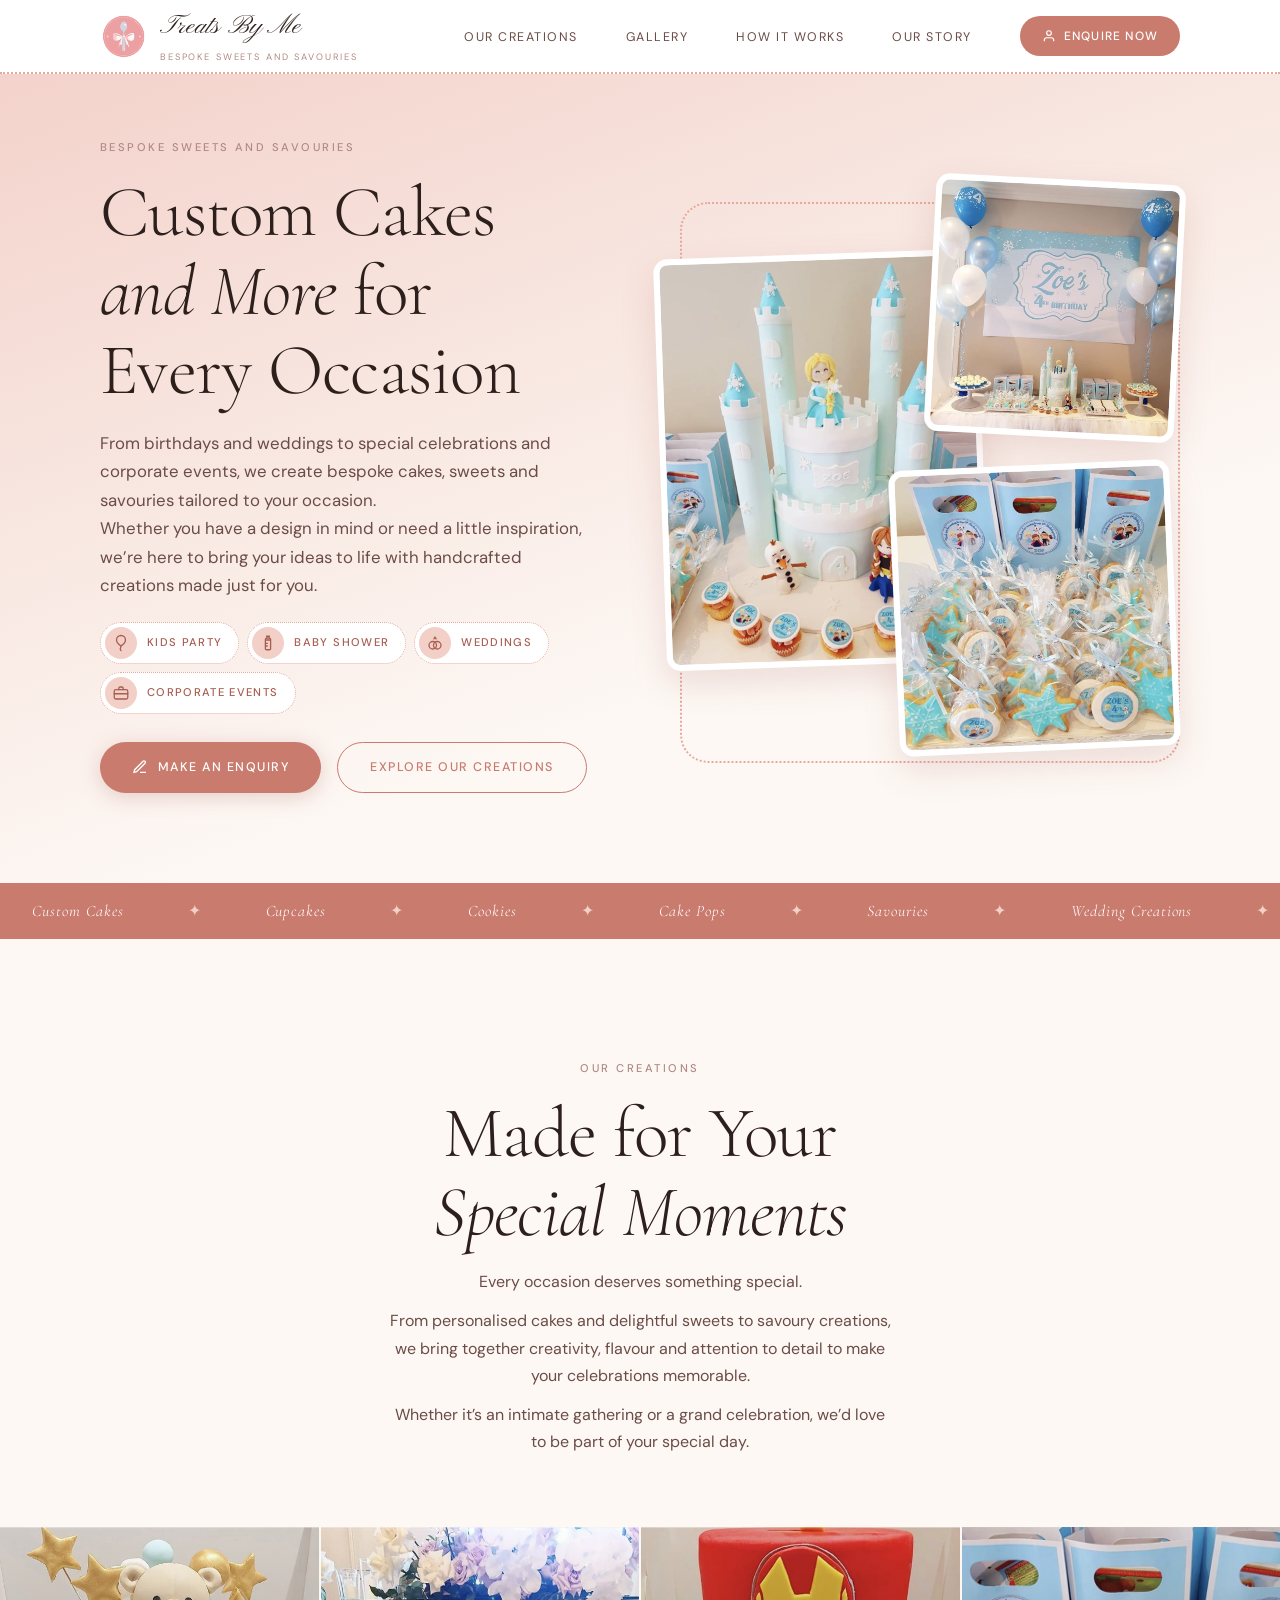
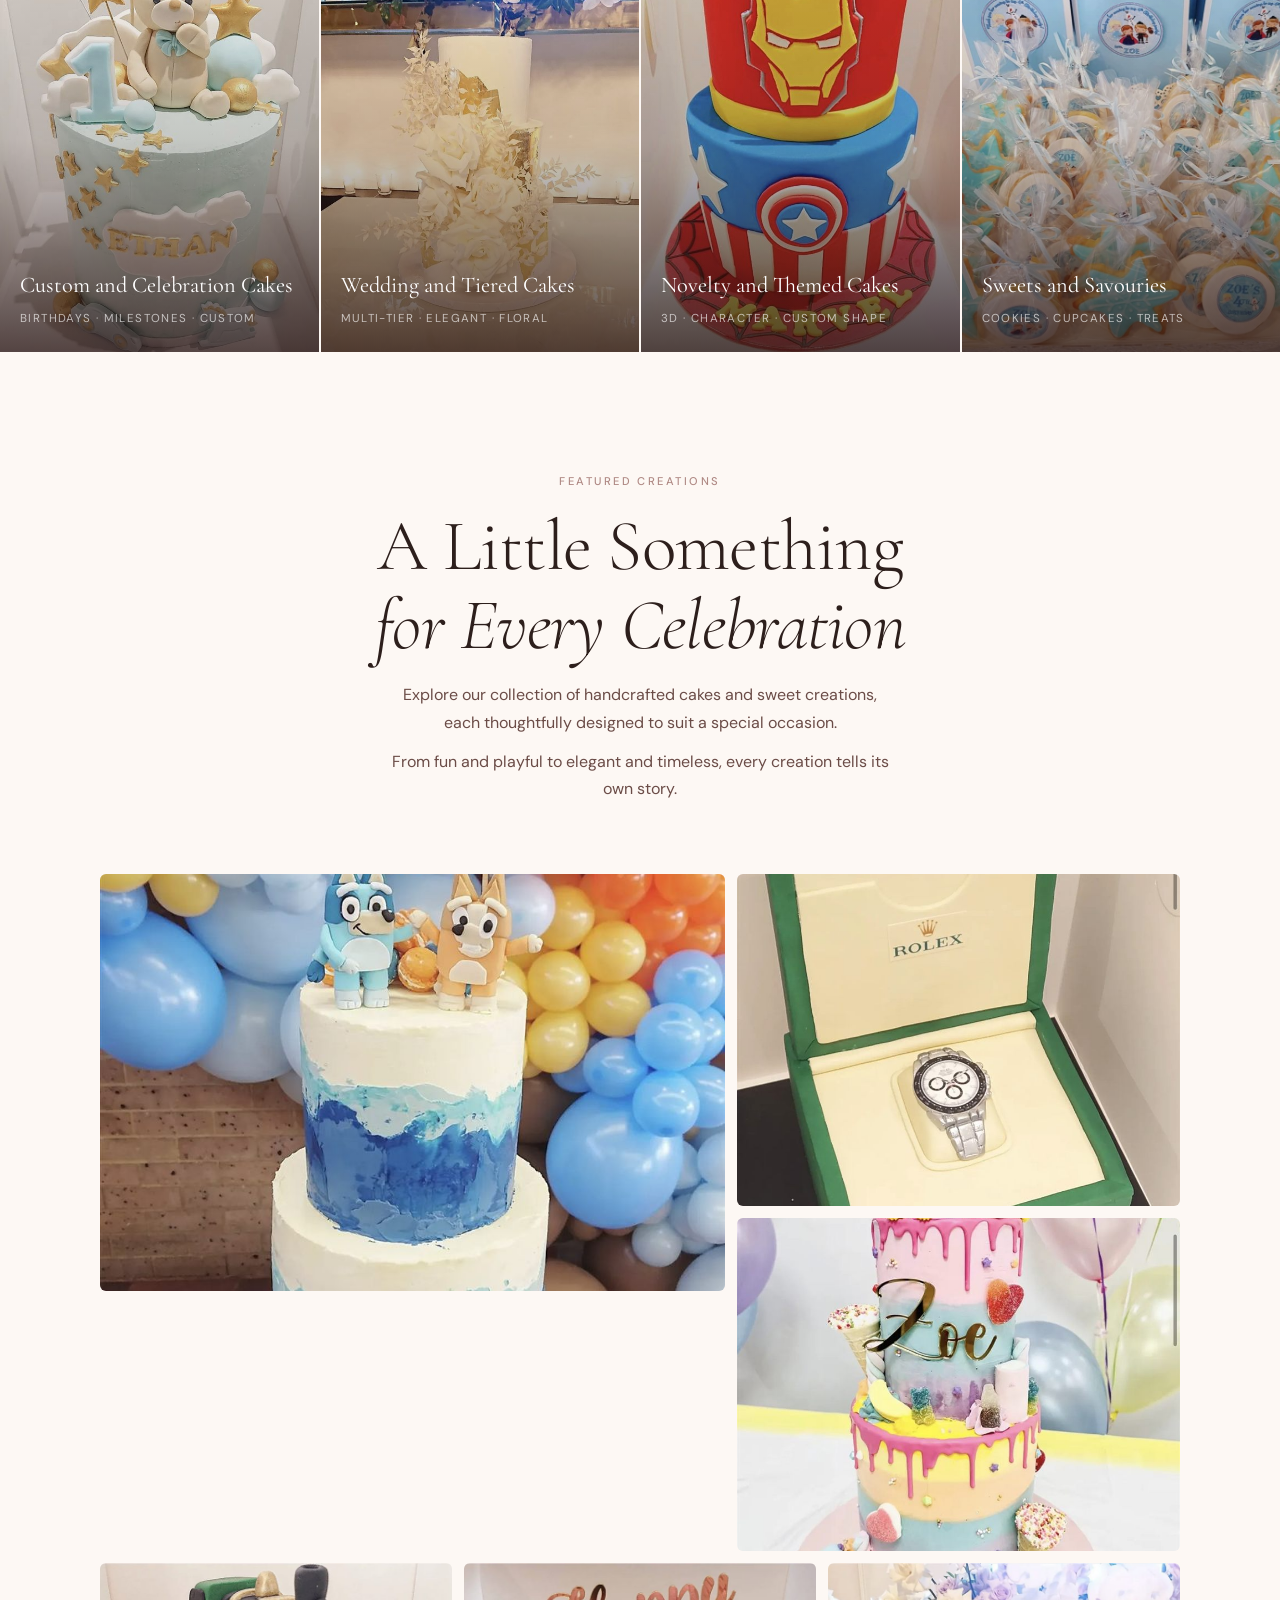
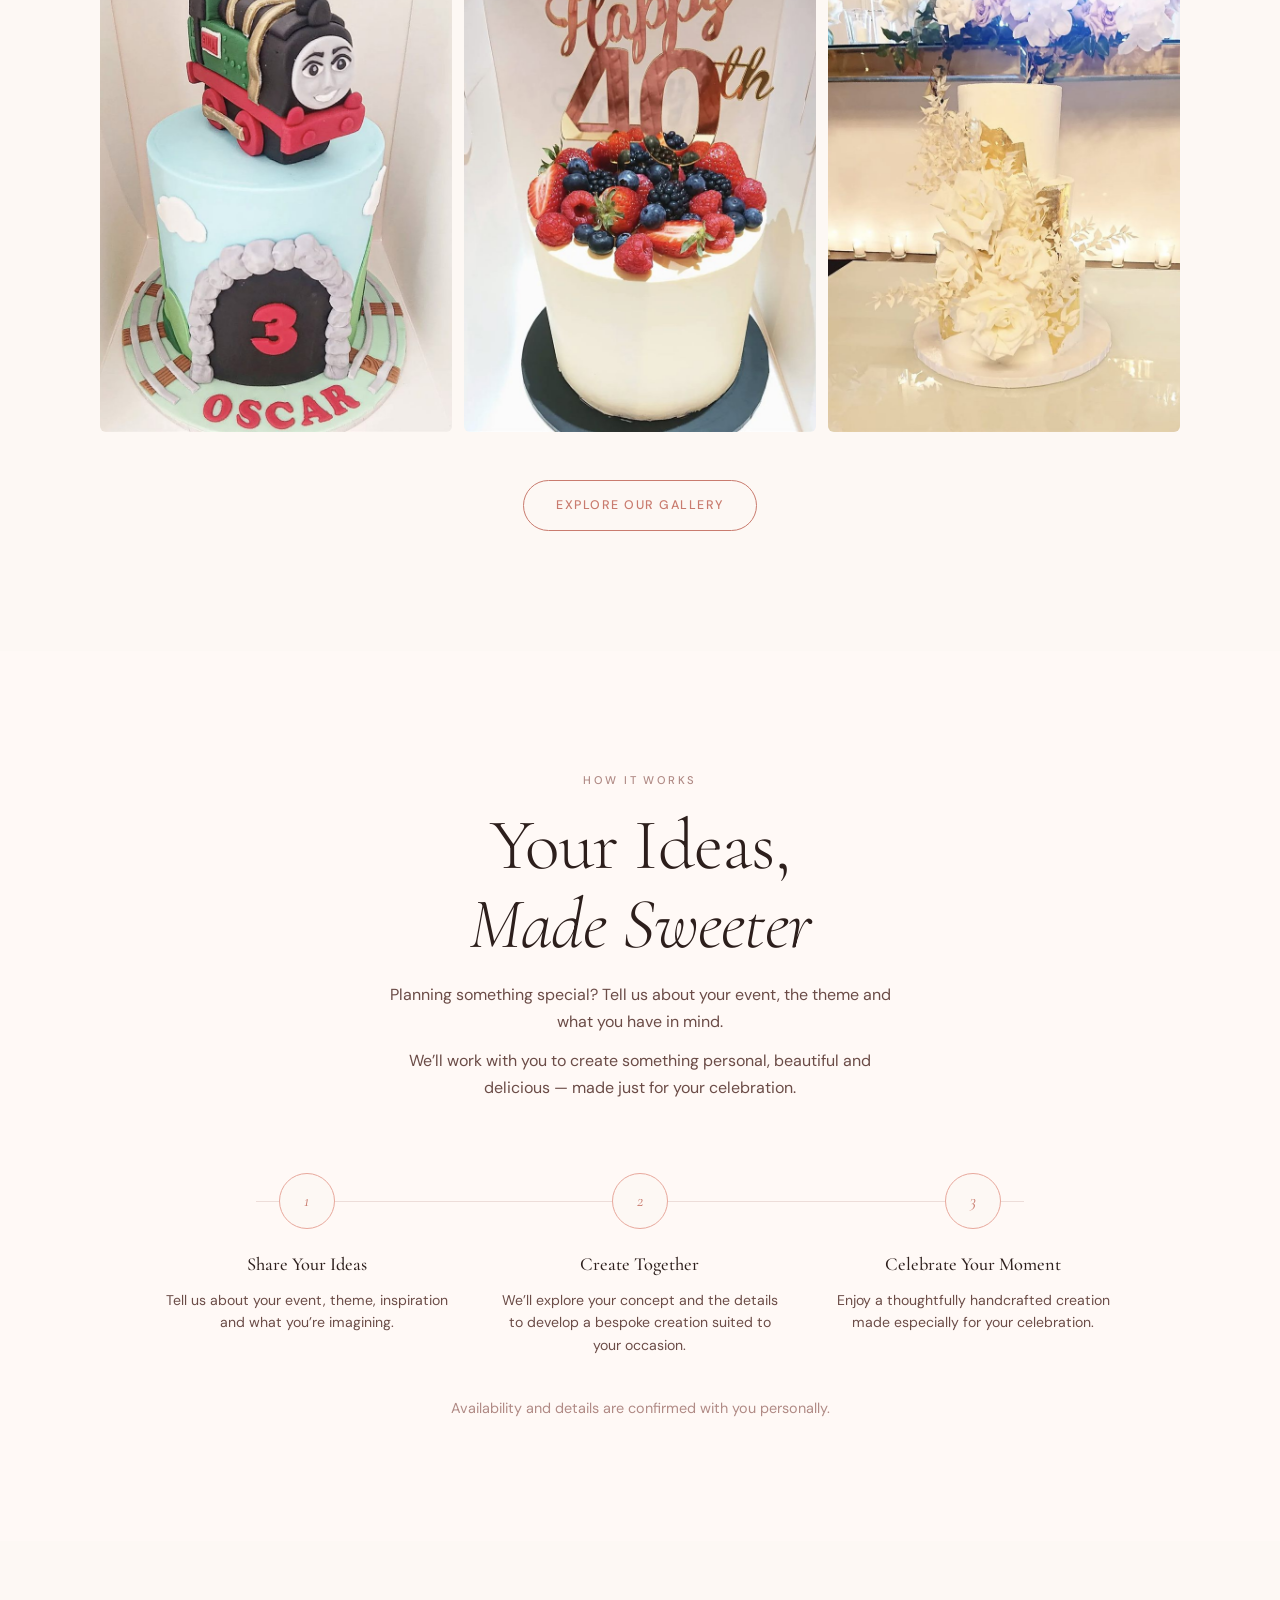
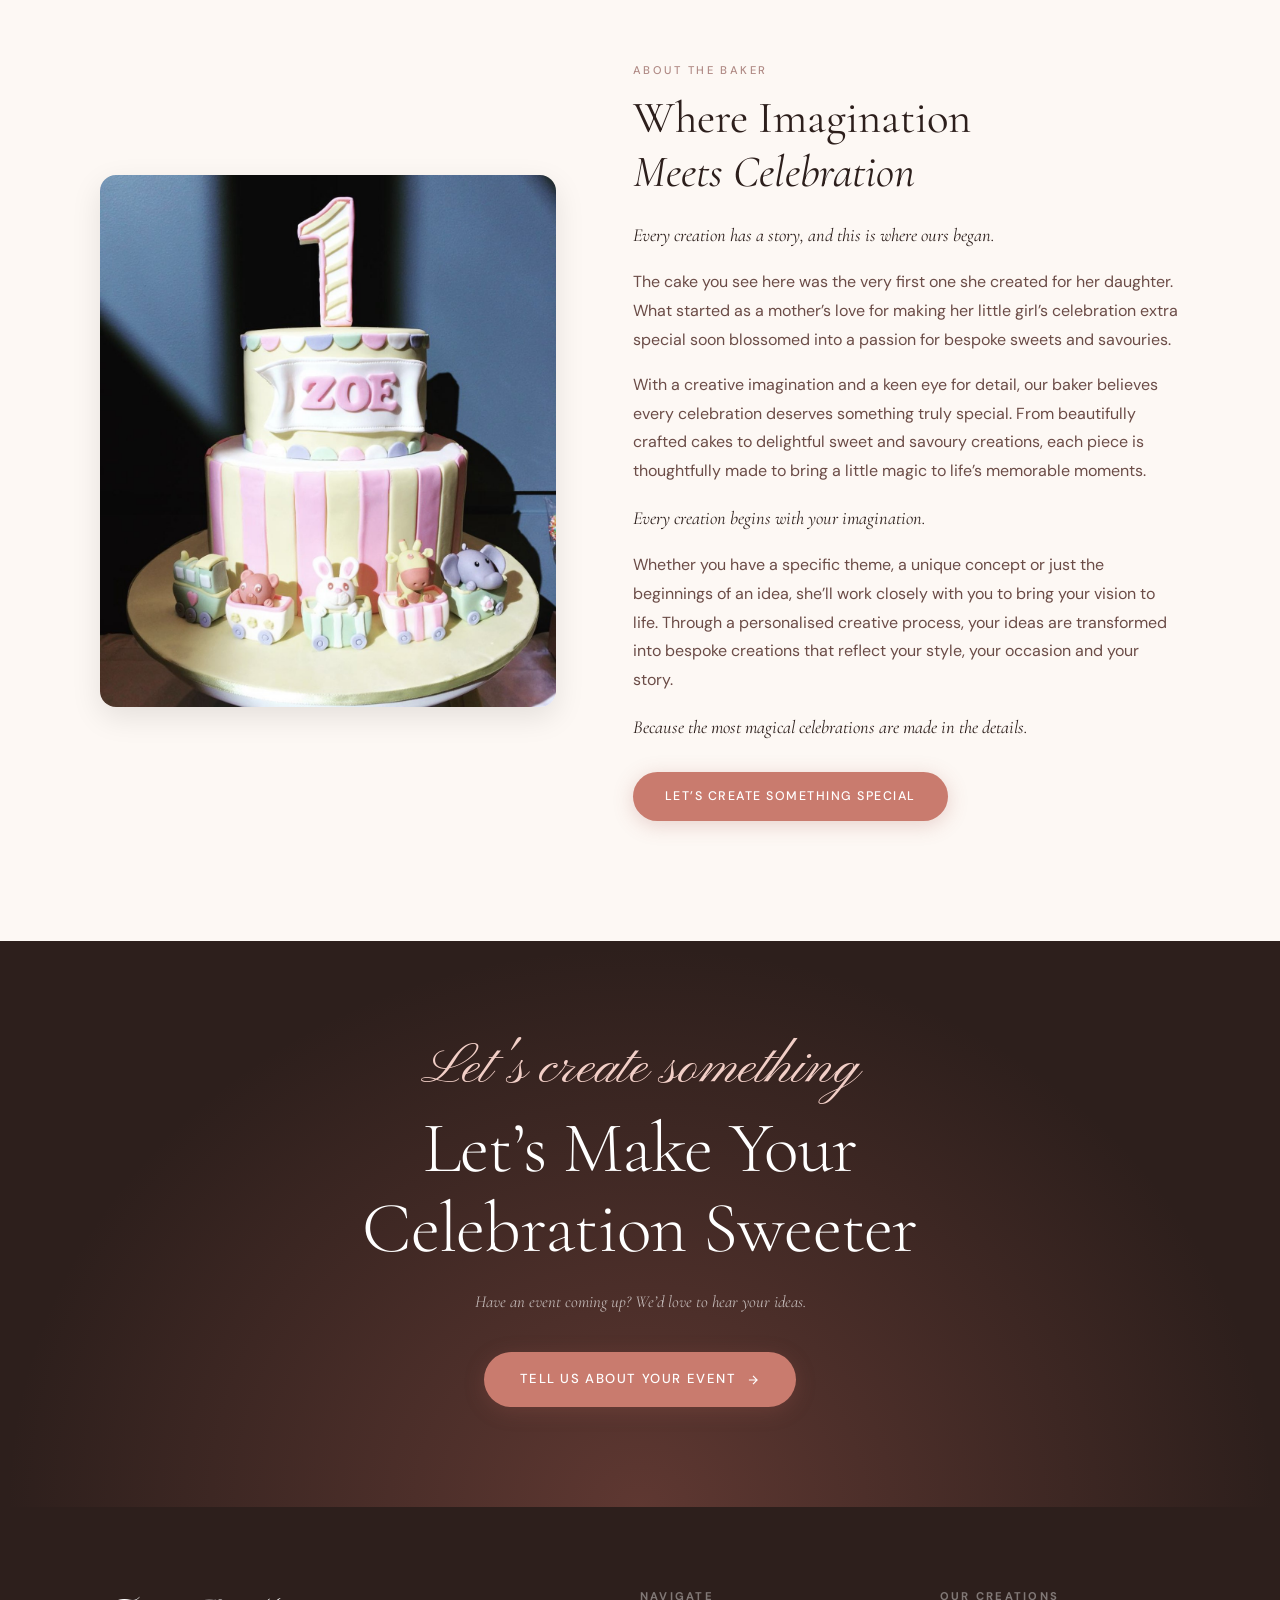
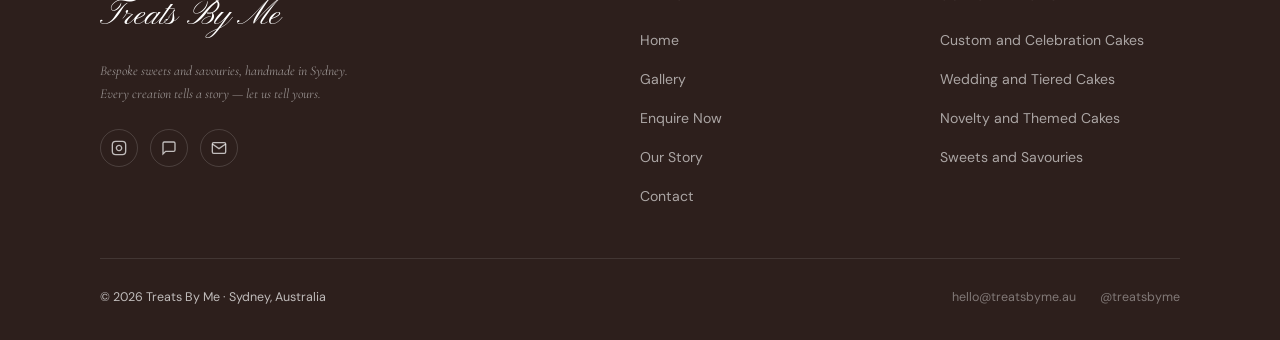
==== commit e991f52a: "Homepage refinements: ribbon, featured creations, contact wording - Remove "One theme, every treat" " ====
--- a/index.html
+++ b/index.html
@@ -151,7 +151,6 @@
           <figure class="collage__item collage__favours">
             <img src="images/party-favours.jpg" alt="Snowflake cookies in ribbon-tied bags in front of custom printed party bags" width="900" height="917" loading="eager">
           </figure>
-          <p class="collage__caption" aria-hidden="true">One theme,<br>every treat</p>
         </div>
 
       </div>
@@ -160,20 +159,20 @@
     <!-- Marquee -->
     <div class="marquee-strip" aria-hidden="true">
       <div class="marquee-track">
-        <span>Birthday Cakes</span><span class="dot">✦</span>
-        <span>Wedding Tiers</span><span class="dot">✦</span>
-        <span>Sculpted Novelty</span><span class="dot">✦</span>
-        <span>Drip Cakes</span><span class="dot">✦</span>
-        <span>Floral Designs</span><span class="dot">✦</span>
-        <span>Celebration Cakes</span><span class="dot">✦</span>
+        <span>Custom Cakes</span><span class="dot">✦</span>
+        <span>Cupcakes</span><span class="dot">✦</span>
+        <span>Cookies</span><span class="dot">✦</span>
+        <span>Cake Pops</span><span class="dot">✦</span>
+        <span>Savouries</span><span class="dot">✦</span>
+        <span>Wedding Creations</span><span class="dot">✦</span>
         <span>Handmade in Sydney</span><span class="dot">✦</span>
         <!-- Duplicate for seamless loop -->
-        <span>Birthday Cakes</span><span class="dot">✦</span>
-        <span>Wedding Tiers</span><span class="dot">✦</span>
-        <span>Sculpted Novelty</span><span class="dot">✦</span>
-        <span>Drip Cakes</span><span class="dot">✦</span>
-        <span>Floral Designs</span><span class="dot">✦</span>
-        <span>Celebration Cakes</span><span class="dot">✦</span>
+        <span>Custom Cakes</span><span class="dot">✦</span>
+        <span>Cupcakes</span><span class="dot">✦</span>
+        <span>Cookies</span><span class="dot">✦</span>
+        <span>Cake Pops</span><span class="dot">✦</span>
+        <span>Savouries</span><span class="dot">✦</span>
+        <span>Wedding Creations</span><span class="dot">✦</span>
         <span>Handmade in Sydney</span><span class="dot">✦</span>
       </div>
     </div>
@@ -242,7 +241,7 @@
     <section class="section" style="padding-top:0" aria-labelledby="gallery-teaser-heading">
       <div class="container">
         <div class="section-head reveal">
-          <span class="eyebrow">The Gallery</span>
+          <span class="eyebrow">Featured Creations</span>
           <h2 class="display-lg" id="gallery-teaser-heading">A Little Something<br><em>for Every Celebration</em></h2>
           <p>Explore our collection of handcrafted cakes and sweet creations, each thoughtfully designed to suit a special occasion.</p>
           <p>From fun and playful to elegant and timeless, every creation tells its own story.</p>
@@ -271,7 +270,7 @@
         </div>
 
         <div class="text-center mt-12 reveal">
-          <a href="#gallery" class="btn btn-outline" data-page="gallery">View Full Gallery</a>
+          <a href="#gallery" class="btn btn-outline" data-page="gallery">Explore Our Gallery</a>
         </div>
       </div>
     </section>
@@ -874,7 +873,7 @@
           <div id="form-success" class="form-success" role="alert" aria-live="polite">
             <div class="form-success__icon">🎂</div>
             <h3>Enquiry Sent!</h3>
-            <p>Thank you — we'll be in touch by email to chat about your event.<br>
+            <p>Thank you — we’ll be in touch using the contact details you’ve provided.<br>
             In the meantime, feel free to follow along on <a href="https://instagram.com/treatsbyme" style="color:var(--dusty-rose);text-decoration:underline" target="_blank" rel="noopener">@treatsbyme</a>.</p>
           </div>
 
@@ -1001,7 +1000,7 @@
                 <svg width="16" height="16" viewBox="0 0 24 24" fill="none" stroke="currentColor" stroke-width="2" aria-hidden="true"><path d="M22 2L11 13M22 2l-7 20-4-9-9-4 20-7z"/></svg>
               </button>
               <p class="form-note">
-                We'll reply by email · hello@treatsbyme.au
+                We’ll be in touch using the contact details you’ve provided.
               </p>
             </div>
 
@@ -1042,7 +1041,7 @@
               <span style="color:var(--dusty-rose);font-size:1.3rem;flex-shrink:0">+</span>
             </summary>
             <p style="margin-top:14px;color:var(--text-mid);font-size:0.9rem;line-height:1.7">
-              Please mention in your enquiry whether you would like pickup or delivery, and I'll confirm what's possible for your cake and location.
+              Please mention in your enquiry whether you would like pickup or delivery, and I'll confirm what's possible for your order and location.
             </p>
           </details>
 
@@ -1052,7 +1051,7 @@
               <span style="color:var(--dusty-rose);font-size:1.3rem;flex-shrink:0">+</span>
             </summary>
             <p style="margin-top:14px;color:var(--text-mid);font-size:0.9rem;line-height:1.7">
-              Booking and payment details are confirmed with you personally once your cake and date are agreed.
+              Booking and payment details are confirmed with you personally once your order and date are agreed.
             </p>
           </details>
         </div>
@@ -1131,7 +1130,7 @@
 
         <!-- Response time note -->
         <p class="text-center reveal" style="margin-top:32px;color:var(--text-light);font-size:0.82rem;font-style:italic;font-family:var(--font-display)">
-          We'll reply to your enquiry by email.
+          We’ll be in touch using the contact details you’ve provided.
         </p>
 
       </div>
@@ -1163,7 +1162,7 @@
 
         <div class="footer__brand">
           <span class="footer__logo">Treats By Me</span>
-          <p>Bespoke sweets and savouries, handmade in Sydney.<br>Every cake tells a story — let us tell yours.</p>
+          <p>Bespoke sweets and savouries, handmade in Sydney.<br>Every creation tells a story — let us tell yours.</p>
           <div class="footer__social" role="list" aria-label="Social media links">
             <a href="https://instagram.com/treatsbyme" class="footer__social-link" target="_blank" rel="noopener noreferrer" aria-label="Instagram @treatsbyme" role="listitem">
               <svg width="16" height="16" viewBox="0 0 24 24" fill="none" stroke="currentColor" stroke-width="2" aria-hidden="true"><rect x="2" y="2" width="20" height="20" rx="5" ry="5"/><path d="M16 11.37A4 4 0 1 1 12.63 8 4 4 0 0 1 16 11.37z"/><line x1="17.5" y1="6.5" x2="17.51" y2="6.5"/></svg>
@@ -1191,10 +1190,10 @@
         <div class="footer__col">
           <h4>Our Creations</h4>
           <ul role="list">
-            <li><a href="#order" data-page="order">Birthday Cakes</a></li>
-            <li><a href="#order" data-page="order">Wedding and Tiers</a></li>
-            <li><a href="#order" data-page="order">Novelty and Sculpted</a></li>
-            <li><a href="#order" data-page="order">Drip and Floral</a></li>
+            <li><a href="#order" data-page="order">Custom and Celebration Cakes</a></li>
+            <li><a href="#order" data-page="order">Wedding and Tiered Cakes</a></li>
+            <li><a href="#order" data-page="order">Novelty and Themed Cakes</a></li>
+            <li><a href="#order" data-page="order">Sweets and Savouries</a></li>
           </ul>
         </div>
 
--- a/css/style.css
+++ b/css/style.css
@@ -1365,20 +1365,10 @@
   object-fit: cover;
 }
 
-.collage__castle  { left: 0;   top: 6%;    width: 62%; aspect-ratio: 900 / 1148; transform: rotate(-2deg);   z-index: 1; }
+.collage__castle  { left: 0;   top: 13%;   width: 62%; aspect-ratio: 900 / 1148; transform: rotate(-2deg);   z-index: 1; }
 .collage__table   { right: 0;  top: 0;     width: 48%; aspect-ratio: 900 / 930;  transform: rotate(3deg);    z-index: 2; }
 .collage__favours { right: 1%; bottom: 0;  width: 54%; aspect-ratio: 900 / 917;  transform: rotate(-2.5deg); z-index: 3; }
 
-.collage__caption {
-  position: absolute;
-  left: 3%;
-  bottom: 3%;
-  z-index: 4;
-  font-family: var(--font-script);
-  font-size: clamp(1.5rem, 4.5vw, 2.3rem);
-  line-height: 1.05;
-  color: var(--dusty-rose);
-}
 
 @media (max-width: 860px) {
   .party-hero__grid { grid-template-columns: 1fr; }
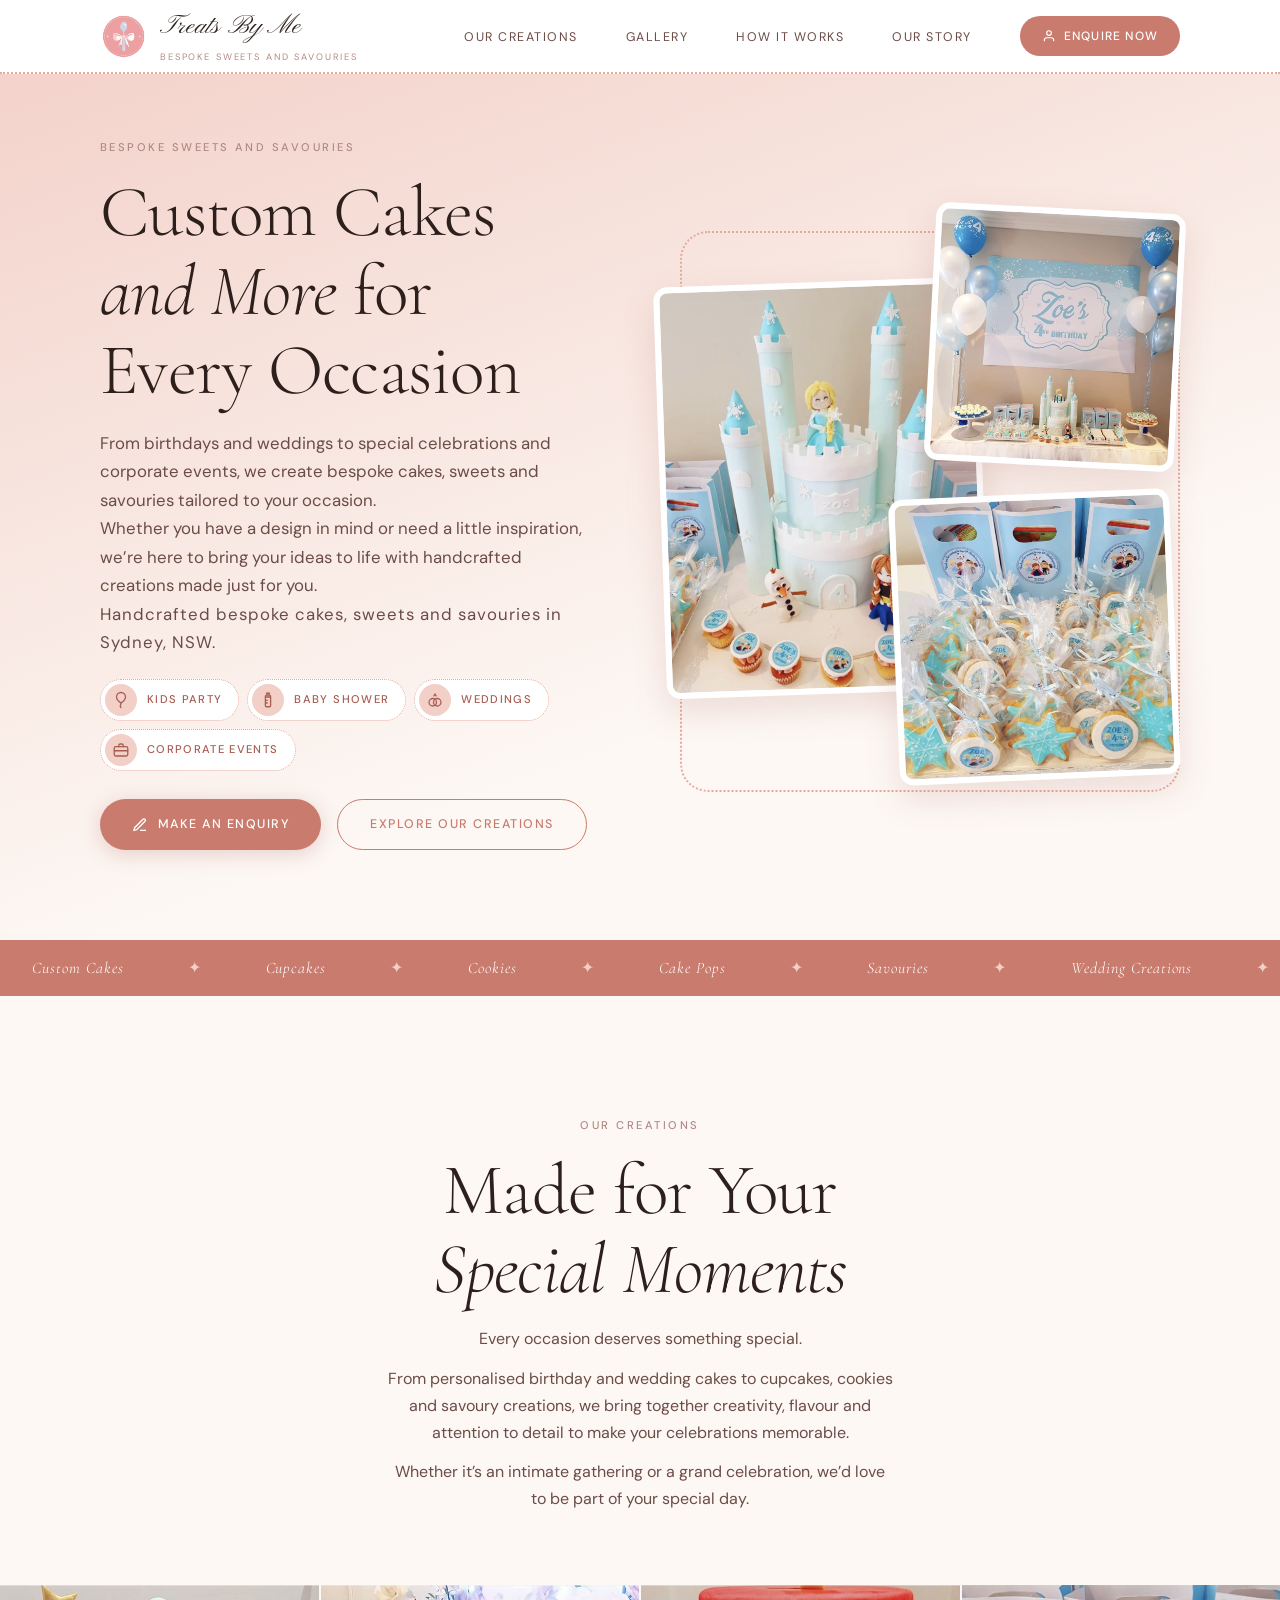
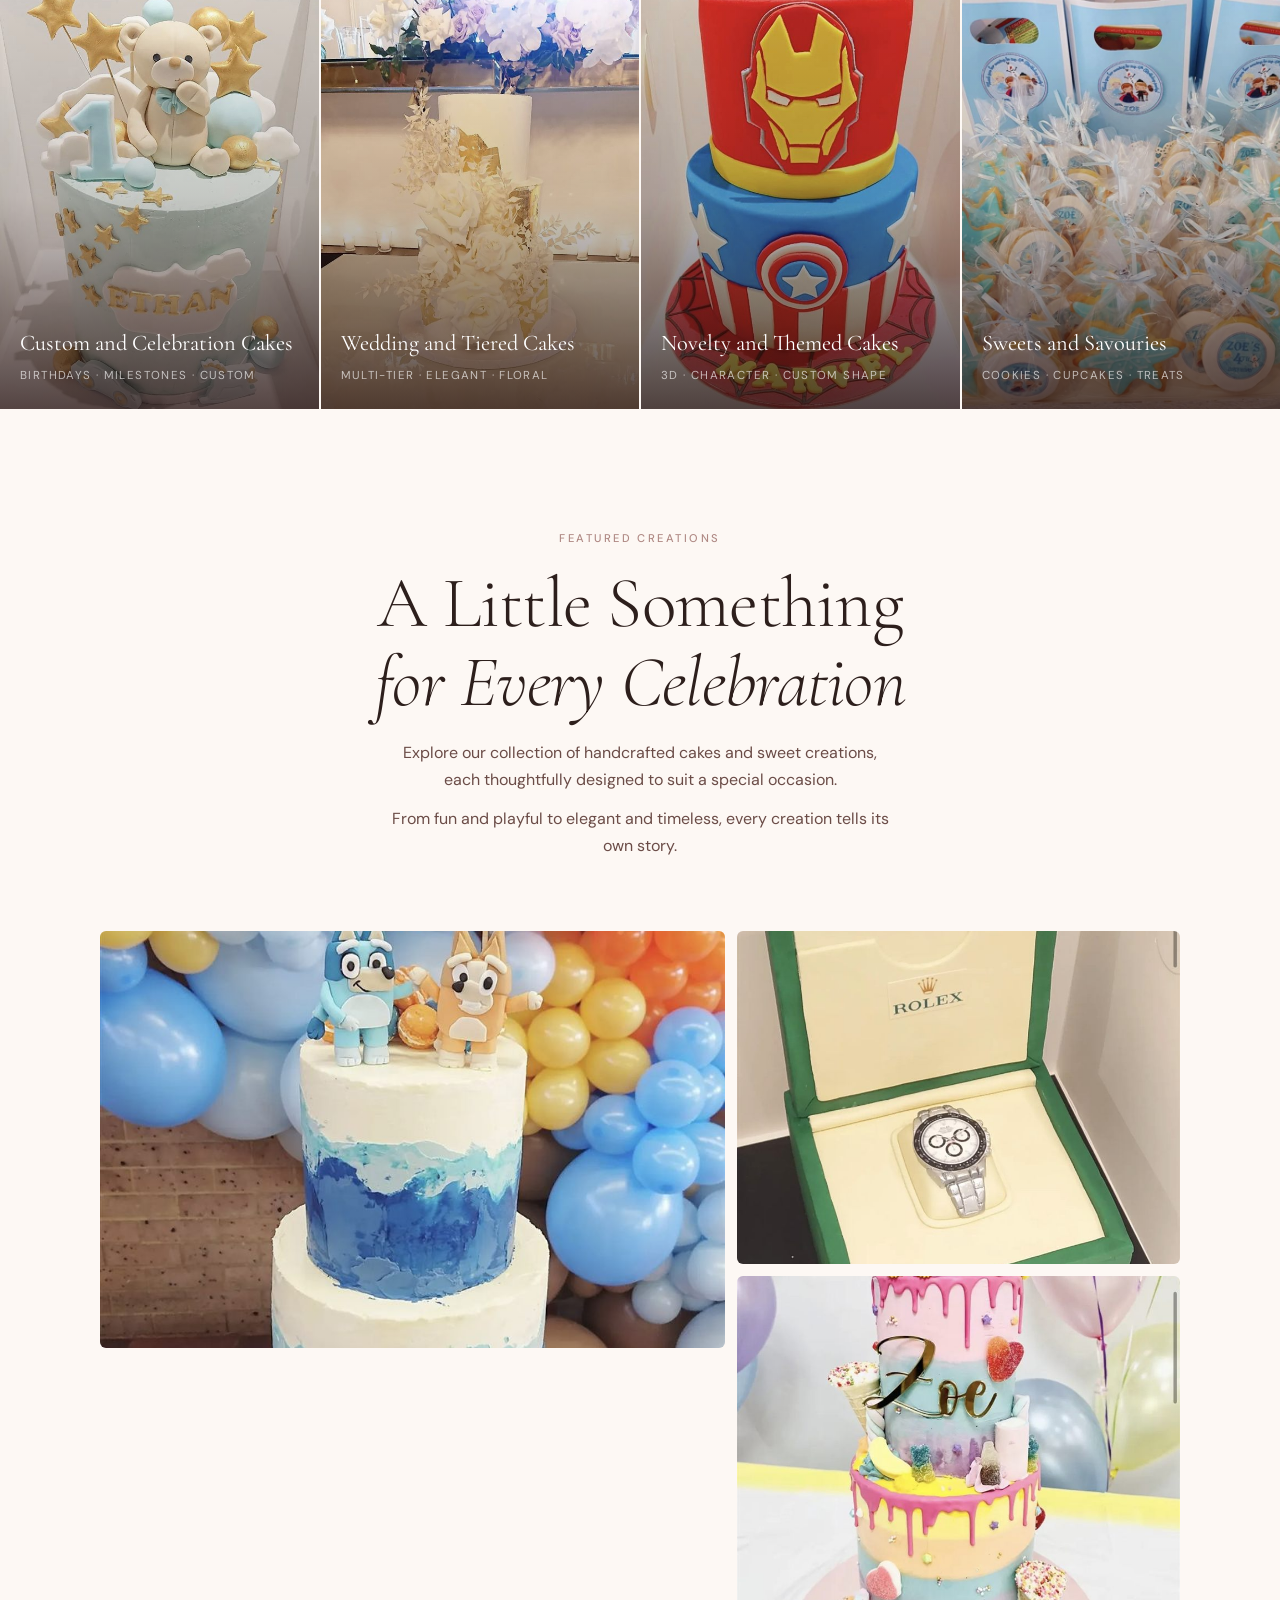
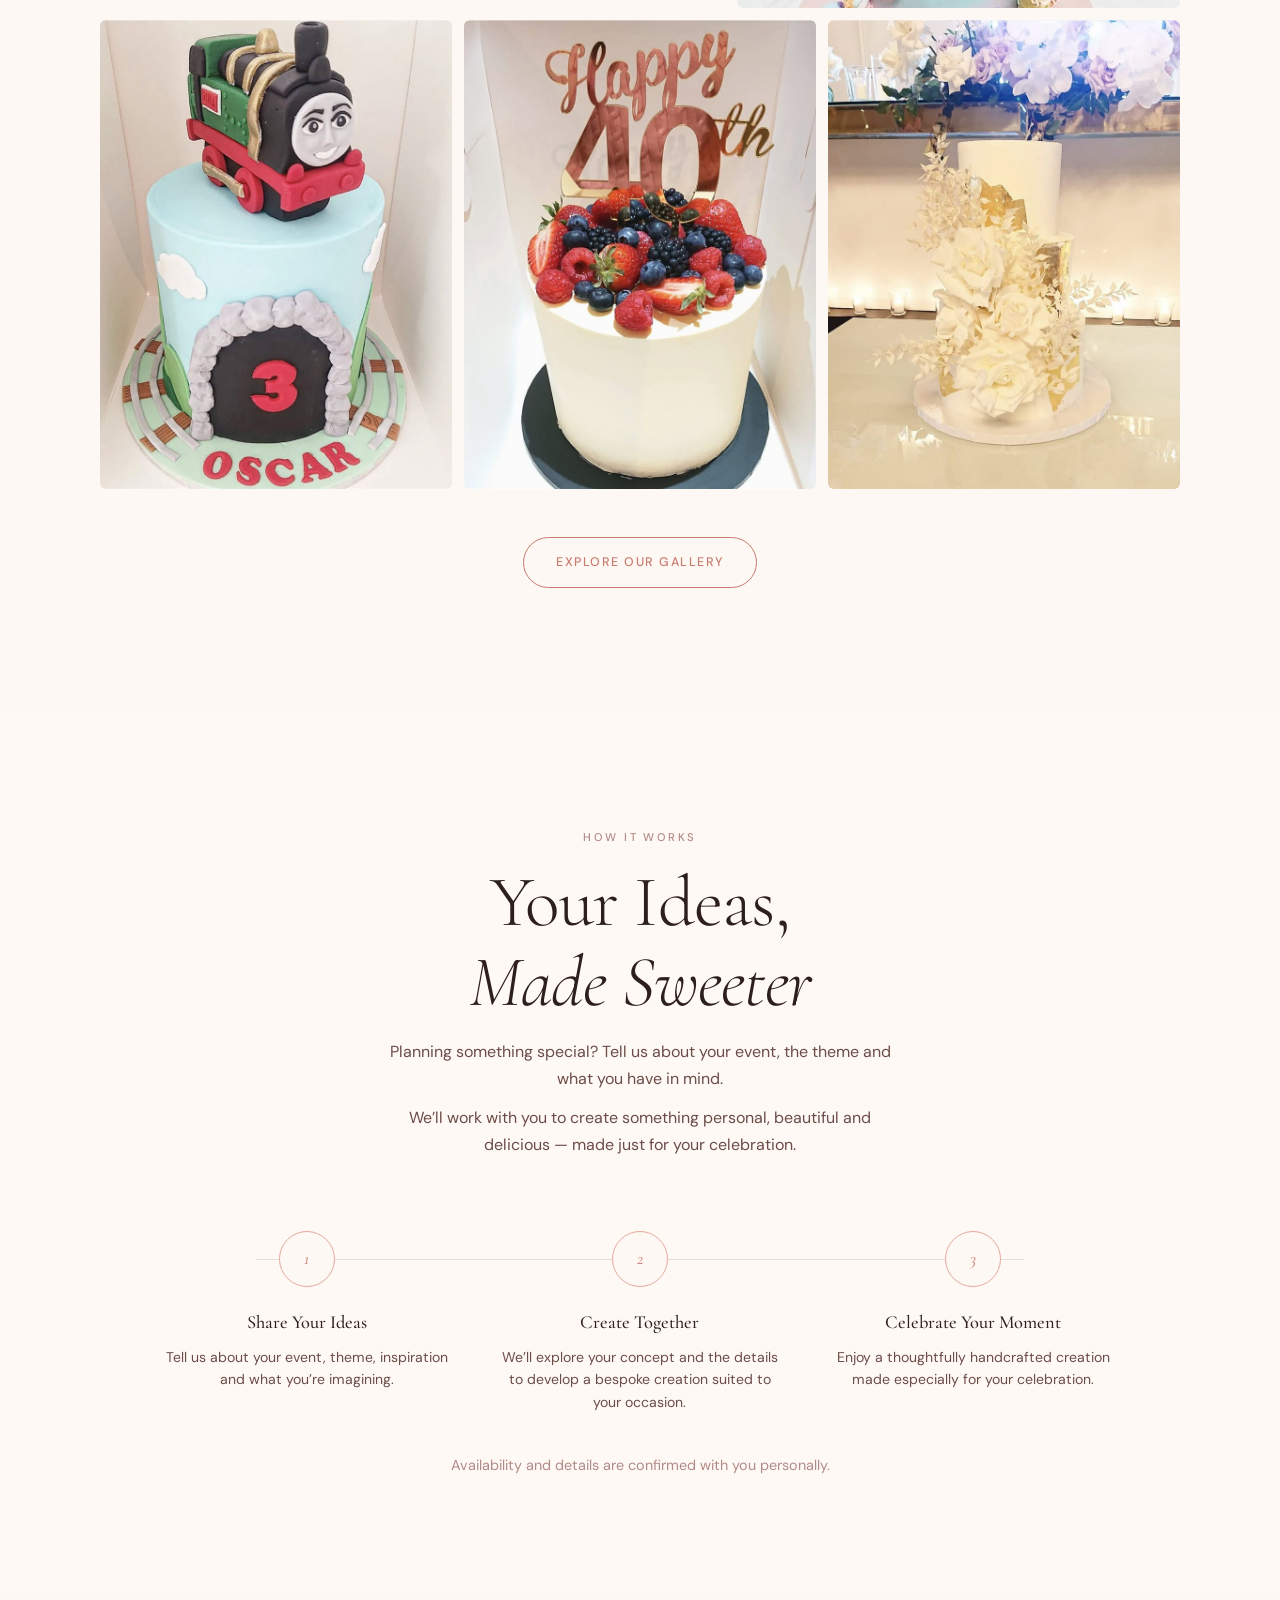
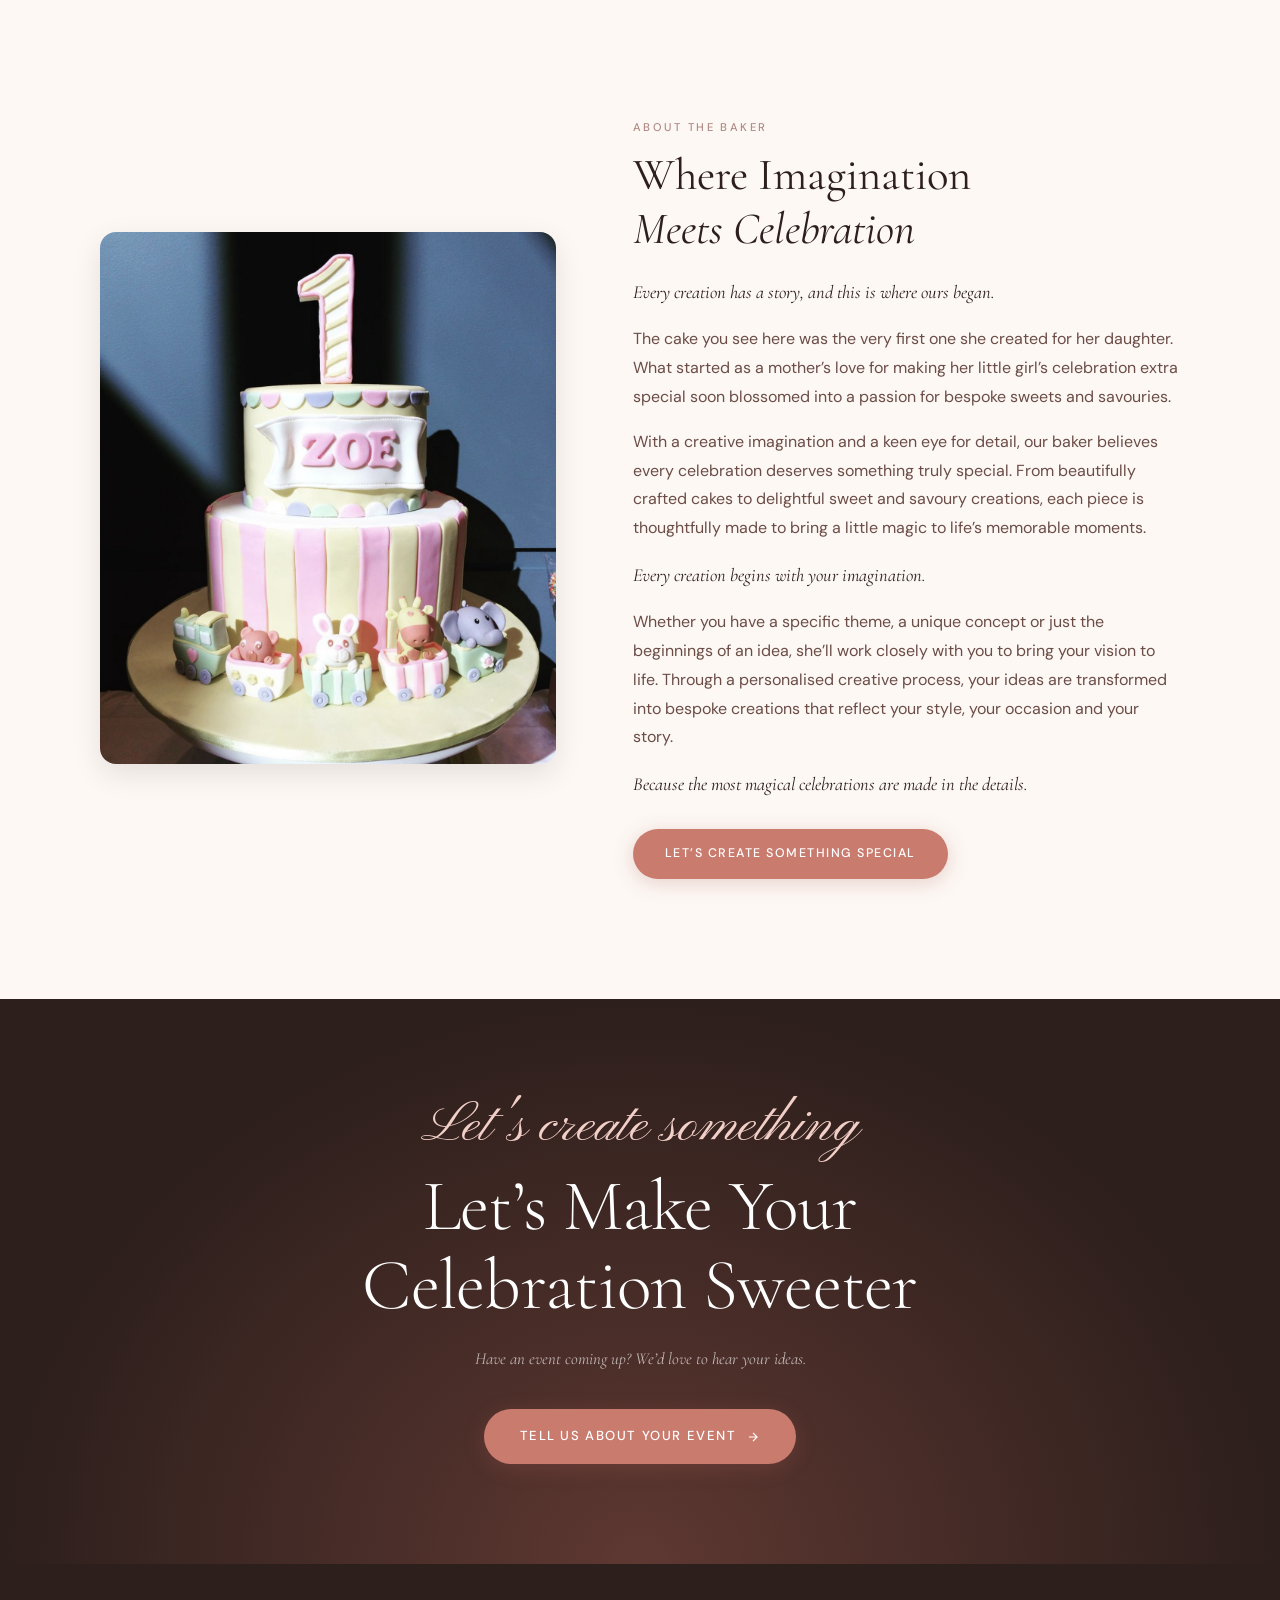
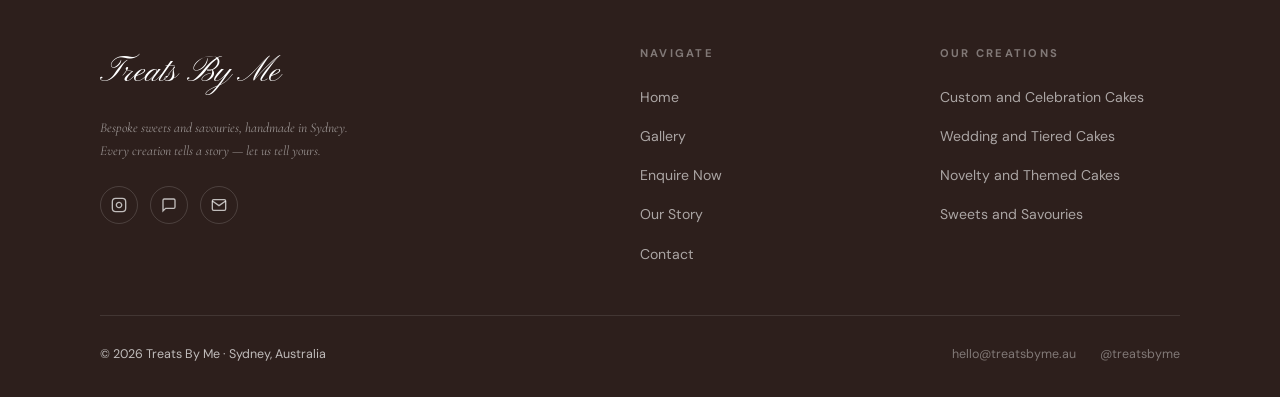
==== commit dac785d4: "SEO pass: metadata, single H1, location line, schema, descriptive image names - Title and descriptio" ====
--- a/index.html
+++ b/index.html
@@ -3,27 +3,27 @@
 <head>
   <meta charset="UTF-8">
   <meta name="viewport" content="width=device-width, initial-scale=1.0">
-  <title>Treats By Me — Bespoke Sweets and Savouries, Sydney</title>
+  <title>Custom Cakes Sydney | Treats By Me</title>
 
   <!-- ── SEO Meta ── -->
-  <meta name="description" content="Custom cakes Sydney and more. Treats By Me creates bespoke cakes, sweets and savouries for birthdays, weddings and special occasions, handmade just for you. Make an enquiry.">
+  <meta name="description" content="Discover custom cakes, cupcakes, cookies and bespoke sweets and savouries in Sydney. Share your ideas and let Treats By Me create something special.">
   <meta name="author" content="Treats By Me">
-  <meta name="robots" content="index, follow">
+  <meta name="robots" content="index, follow, max-image-preview:large">
   <link rel="canonical" href="https://treatsbyme.au/">
 
   <!-- ── Open Graph ── -->
   <meta property="og:type" content="website">
   <meta property="og:url" content="https://treatsbyme.au/">
-  <meta property="og:title" content="Treats By Me — Bespoke Sweets and Savouries, Sydney">
-  <meta property="og:description" content="Custom cakes and more for every occasion. Bespoke sweets and savouries, handmade in Sydney.">
+  <meta property="og:title" content="Custom Cakes Sydney | Treats By Me">
+  <meta property="og:description" content="Discover custom cakes, cupcakes, cookies and bespoke sweets and savouries in Sydney. Share your ideas and let Treats By Me create something special.">
   <meta property="og:image" content="https://treatsbyme.au/images/og-image.jpg">
   <meta property="og:locale" content="en_AU">
   <meta property="og:site_name" content="Treats By Me">
 
   <!-- ── Twitter Card ── -->
   <meta name="twitter:card" content="summary_large_image">
-  <meta name="twitter:title" content="Treats By Me — Bespoke Sweets and Savouries, Sydney">
-  <meta name="twitter:description" content="Custom cakes and more for every occasion. Bespoke sweets and savouries, handmade in Sydney.">
+  <meta name="twitter:title" content="Custom Cakes Sydney | Treats By Me">
+  <meta name="twitter:description" content="Discover custom cakes, cupcakes, cookies and bespoke sweets and savouries in Sydney. Share your ideas and let Treats By Me create something special.">
   <meta name="twitter:image" content="https://treatsbyme.au/images/og-image.jpg">
 
   <!-- ── Favicon ── -->
@@ -43,10 +43,20 @@
   {
     "@context": "https://schema.org",
     "@type": "Bakery",
+    "@id": "https://treatsbyme.au/#business",
     "name": "Treats By Me",
+    "slogan": "Bespoke Sweets and Savouries",
     "description": "Bespoke sweets and savouries, including custom cakes, designed and handmade in Sydney.",
-    "url": "https://treatsbyme.au",
+    "url": "https://treatsbyme.au/",
+    "logo": "https://treatsbyme.au/images/logo.png",
     "image": "https://treatsbyme.au/images/og-image.jpg",
+    "knowsAbout": ["Custom cakes", "Birthday cakes", "Wedding cakes", "Cupcakes", "Cookies", "Cake pops", "Sweets and savouries"],
+    "contactPoint": {
+      "@type": "ContactPoint",
+      "contactType": "customer enquiries",
+      "email": "hello@treatsbyme.au",
+      "availableLanguage": "English"
+    },
     "address": {
       "@type": "PostalAddress",
       "addressLocality": "Sydney",
@@ -123,9 +133,10 @@
 
         <div class="party-hero__text">
           <span class="eyebrow">Bespoke Sweets and Savouries</span>
-          <h1 class="display-lg">Custom Cakes<br><em>and More</em> for Every Occasion</h1>
+          <h1 class="display-lg">Custom Cakes <br><em>and More</em> for Every Occasion</h1>
           <p>From birthdays and weddings to special celebrations and corporate events, we create bespoke cakes, sweets and savouries tailored to your occasion.</p>
           <p>Whether you have a design in mind or need a little inspiration, we’re here to bring your ideas to life with handcrafted creations made just for you.</p>
+          <p class="hero-location">Handcrafted bespoke cakes, sweets and savouries in Sydney, NSW.</p>
           <ul class="party-tags" role="list" aria-label="Events we make treats for">
             <li><a href="#gallery" data-page="gallery" data-filter="kids-party"><span class="tag-icon" aria-hidden="true"><svg viewBox="0 0 24 24" fill="none" stroke="currentColor" stroke-width="1.7" stroke-linecap="round" stroke-linejoin="round"><path d="M12 2a6 6 0 0 0-6 6c0 4 6 8 6 8s6-4 6-8a6 6 0 0 0-6-6z"/><path d="M12 16c0 2-1 3-1 4s1 2 1 2"/></svg></span>Kids Party</a></li>
             <li><a href="#gallery" data-page="gallery" data-filter="baby-shower"><span class="tag-icon" aria-hidden="true"><svg viewBox="0 0 24 24" fill="none" stroke="currentColor" stroke-width="1.7" stroke-linecap="round" stroke-linejoin="round"><path d="M10 3h4M10.5 3v2.5h3V3M8.5 8h7v11.5a1.5 1.5 0 0 1-1.500 1.500h-4A1.500 1.500 0 0 1 8.500 19.500V8zM8.500 8a2 2 0 0 1 2-2.500h3a2 2 0 0 1 2 2.500M8.500 12.500h2.500M8.500 16h2.500"/></svg></span>Baby Shower</a></li>
@@ -143,13 +154,13 @@
 
         <div class="collage" role="group" aria-label="Photos of a Frozen-themed party by Treats By Me">
           <figure class="collage__item collage__castle">
-            <img src="images/party-castle.jpg" alt="Frozen castle birthday cake with Elsa, Anna and Olaf figures, surrounded by custom cupcakes" width="900" height="1148" loading="eager" fetchpriority="high">
+            <img src="images/frozen-party-castle-cake.jpg" alt="Frozen castle birthday cake with Elsa, Anna and Olaf figures, surrounded by custom cupcakes" width="900" height="1148" loading="eager" fetchpriority="high">
           </figure>
           <figure class="collage__item collage__table">
-            <img src="images/party-table.jpg" alt="Frozen-themed dessert table with a castle cake, treats, balloons and a printed backdrop" width="900" height="930" loading="eager">
+            <img src="images/frozen-party-dessert-table.jpg" alt="Frozen-themed dessert table with a castle cake, treats, balloons and a printed backdrop" width="900" height="930" loading="eager">
           </figure>
           <figure class="collage__item collage__favours">
-            <img src="images/party-favours.jpg" alt="Snowflake cookies in ribbon-tied bags in front of custom printed party bags" width="900" height="917" loading="eager">
+            <img src="images/frozen-party-snowflake-cookies.jpg" alt="Snowflake cookies in ribbon-tied bags in front of custom printed party bags" width="900" height="917" loading="eager">
           </figure>
         </div>
 
@@ -184,7 +195,7 @@
           <span class="eyebrow">Our Creations</span>
           <h2 class="display-lg" id="services-heading">Made for Your<br><em>Special Moments</em></h2>
           <p>Every occasion deserves something special.</p>
-          <p>From personalised cakes and delightful sweets to savoury creations, we bring together creativity, flavour and attention to detail to make your celebrations memorable.</p>
+          <p>From personalised birthday and wedding cakes to cupcakes, cookies and savoury creations, we bring together creativity, flavour and attention to detail to make your celebrations memorable.</p>
           <p>Whether it’s an intimate gathering or a grand celebration, we’d love to be part of your special day.</p>
         </div>
       </div>
@@ -193,7 +204,7 @@
         <!-- REPLACE: Each service-card__bg img with a real photo of that cake type -->
         <article class="service-card reveal reveal-delay-1" role="listitem">
           <div class="service-card__bg">
-            <img src="images/service-birthday.jpg" alt="Teddy bear first birthday cake" loading="lazy" width="400" height="533">
+            <img src="images/teddy-bear-first-birthday-cake-card.jpg" alt="Teddy bear first birthday cake" loading="lazy" decoding="async" width="400" height="533">
           </div>
           <div class="service-card__overlay" aria-hidden="true"></div>
           <div class="service-card__label">
@@ -204,7 +215,7 @@
 
         <article class="service-card reveal reveal-delay-2" role="listitem">
           <div class="service-card__bg">
-            <img src="images/service-wedding.jpg" alt="White and gold wedding cake" loading="lazy" width="400" height="533">
+            <img src="images/white-gold-wedding-cake-card.jpg" alt="White and gold wedding cake" loading="lazy" decoding="async" width="400" height="533">
           </div>
           <div class="service-card__overlay" aria-hidden="true"></div>
           <div class="service-card__label">
@@ -215,7 +226,7 @@
 
         <article class="service-card reveal reveal-delay-3" role="listitem">
           <div class="service-card__bg">
-            <img src="images/service-novelty.jpg" alt="Marvel superhero fondant cake" loading="lazy" width="400" height="533">
+            <img src="images/marvel-superhero-fondant-cake-card.jpg" alt="Marvel superhero fondant cake" loading="lazy" decoding="async" width="400" height="533">
           </div>
           <div class="service-card__overlay" aria-hidden="true"></div>
           <div class="service-card__label">
@@ -226,7 +237,7 @@
 
         <article class="service-card reveal reveal-delay-4" role="listitem">
           <div class="service-card__bg">
-            <img src="images/party-favours.jpg" alt="Snowflake cookies in ribbon-tied bags in front of custom printed party bags" loading="lazy" width="400" height="410">
+            <img src="images/frozen-party-snowflake-cookies.jpg" alt="Snowflake cookies in ribbon-tied bags in front of custom printed party bags" loading="lazy" decoding="async" width="400" height="410">
           </div>
           <div class="service-card__overlay" aria-hidden="true"></div>
           <div class="service-card__label">
@@ -250,22 +261,22 @@
         <div class="gallery-teaser">
           <!-- REPLACE: All images with real cake photos -->
           <div class="gallery-teaser__item reveal">
-            <img src="images/cake-01.jpg" alt="Bluey and Bingo tiered cake" loading="lazy" width="600" height="800">
+            <img src="images/bluey-bingo-tiered-cake.jpg" alt="Bluey and Bingo tiered cake" loading="lazy" decoding="async" width="600" height="800">
           </div>
           <div class="gallery-teaser__item reveal reveal-delay-1">
-            <img src="images/cake-02.jpg" alt="Custom fondant Rolex cake" loading="lazy" width="600" height="800">
+            <img src="images/rolex-watch-gift-cake.jpg" alt="Custom fondant Rolex cake" loading="lazy" decoding="async" width="600" height="800">
           </div>
           <div class="gallery-teaser__item reveal reveal-delay-2">
-            <img src="images/cake-03.jpg" alt="Pastel drip celebration cake" loading="lazy" width="600" height="800">
+            <img src="images/pastel-drip-celebration-cake.jpg" alt="Pastel drip celebration cake" loading="lazy" decoding="async" width="600" height="800">
           </div>
           <div class="gallery-teaser__item reveal reveal-delay-1">
-            <img src="images/cake-04.jpg" alt="Thomas the Tank Engine cake" loading="lazy" width="600" height="800">
+            <img src="images/thomas-tank-engine-birthday-cake.jpg" alt="Thomas the Tank Engine cake" loading="lazy" decoding="async" width="600" height="800">
           </div>
           <div class="gallery-teaser__item reveal reveal-delay-2">
-            <img src="images/cake-05.jpg" alt="Fresh berry birthday cake" loading="lazy" width="600" height="800">
+            <img src="images/fresh-berry-birthday-cake.jpg" alt="Fresh berry birthday cake" loading="lazy" decoding="async" width="600" height="800">
           </div>
           <div class="gallery-teaser__item reveal reveal-delay-3">
-            <img src="images/cake-06.jpg" alt="White and gold wedding cake" loading="lazy" width="600" height="800">
+            <img src="images/white-gold-wedding-cake.jpg" alt="White and gold wedding cake" loading="lazy" decoding="async" width="600" height="800">
           </div>
         </div>
 
@@ -311,9 +322,9 @@
       <div class="container">
         <div class="story">
           <figure class="story__photo reveal">
-            <img src="images/first-cake.jpg"
+            <img src="images/first-cake-pastel-fondant-number-one.jpg"
                  alt="A two-tier pastel fondant birthday cake with a large number one on top and a train of little fondant animals around the base"
-                 width="1206" height="1408" loading="lazy">
+                 width="1206" height="1408" loading="lazy" decoding="async">
           </figure>
 
           <div class="story__copy reveal reveal-delay-2">
@@ -360,7 +371,7 @@
       <div class="container">
         <span class="eyebrow">The Portfolio</span>
         <div class="divider"></div>
-        <h1 class="display-lg">Our<br><em>Gallery</em></h1>
+        <h2 class="display-lg">Our<br><em>Gallery</em></h2>
         <p style="color:var(--text-mid);margin-top:12px;font-size:0.95rem;max-width:40ch;margin-left:auto;margin-right:auto">
           Every creation you see was designed and made by hand — crafted just for that person, that moment.
         </p>
@@ -394,7 +405,7 @@
         -->
         <div class="gallery-masonry" role="list" aria-label="Cake photos">
           <div class="gal-item" data-category="kids-party" data-caption="Sunshine first birthday cake with matching cupcakes" role="listitem">
-            <img src="images/gallery/sunshine-first-birthday.jpg" data-full="images/gallery/sunshine-first-birthday.jpg" alt="Sunshine first birthday cake with matching cupcakes" loading="lazy" width="1170" height="1245">
+            <img src="images/gallery/sunshine-first-birthday.jpg" data-full="images/gallery/sunshine-first-birthday.jpg" alt="Sunshine first birthday cake with matching cupcakes" loading="lazy" decoding="async" width="1170" height="1245">
             <div class="gal-item__overlay" aria-hidden="true">
               <div class="gal-zoom-icon">
                 <svg width="18" height="18" viewBox="0 0 24 24" fill="none" stroke="currentColor" stroke-width="2"><circle cx="11" cy="11" r="8"/><path d="M21 21l-4.35-4.35"/><path d="M11 8v6M8 11h6"/></svg>
@@ -403,7 +414,7 @@
           </div>
 
           <div class="gal-item" data-category="wedding" data-caption="Lilac marble wedding cake with fresh flowers" role="listitem">
-            <img src="images/gallery/lilac-marble-fresh-flowers.jpg" data-full="images/gallery/lilac-marble-fresh-flowers.jpg" alt="Lilac marble wedding cake with fresh flowers" loading="lazy" width="1170" height="1201">
+            <img src="images/gallery/lilac-marble-fresh-flowers.jpg" data-full="images/gallery/lilac-marble-fresh-flowers.jpg" alt="Lilac marble wedding cake with fresh flowers" loading="lazy" decoding="async" width="1170" height="1201">
             <div class="gal-item__overlay" aria-hidden="true">
               <div class="gal-zoom-icon">
                 <svg width="18" height="18" viewBox="0 0 24 24" fill="none" stroke="currentColor" stroke-width="2"><circle cx="11" cy="11" r="8"/><path d="M21 21l-4.35-4.35"/><path d="M11 8v6M8 11h6"/></svg>
@@ -412,7 +423,7 @@
           </div>
 
           <div class="gal-item" data-category="baby-shower" data-caption="Pink and gold princess baby shower cake" role="listitem">
-            <img src="images/gallery/princess-pink-gold.jpg" data-full="images/gallery/princess-pink-gold.jpg" alt="Pink and gold princess baby shower cake" loading="lazy" width="1170" height="1162">
+            <img src="images/gallery/princess-pink-gold.jpg" data-full="images/gallery/princess-pink-gold.jpg" alt="Pink and gold princess baby shower cake" loading="lazy" decoding="async" width="1170" height="1162">
             <div class="gal-item__overlay" aria-hidden="true">
               <div class="gal-zoom-icon">
                 <svg width="18" height="18" viewBox="0 0 24 24" fill="none" stroke="currentColor" stroke-width="2"><circle cx="11" cy="11" r="8"/><path d="M21 21l-4.35-4.35"/><path d="M11 8v6M8 11h6"/></svg>
@@ -421,7 +432,7 @@
           </div>
 
           <div class="gal-item" data-category="corporate" data-caption="Pavlova and raspberry cheesecake dessert cups" role="listitem">
-            <img src="images/gallery/pavlova-raspberry-cheesecake.jpg" data-full="images/gallery/pavlova-raspberry-cheesecake.jpg" alt="Pavlova and raspberry cheesecake dessert cups" loading="lazy" width="1170" height="1201">
+            <img src="images/gallery/pavlova-raspberry-cheesecake.jpg" data-full="images/gallery/pavlova-raspberry-cheesecake.jpg" alt="Pavlova and raspberry cheesecake dessert cups" loading="lazy" decoding="async" width="1170" height="1201">
             <div class="gal-item__overlay" aria-hidden="true">
               <div class="gal-zoom-icon">
                 <svg width="18" height="18" viewBox="0 0 24 24" fill="none" stroke="currentColor" stroke-width="2"><circle cx="11" cy="11" r="8"/><path d="M21 21l-4.35-4.35"/><path d="M11 8v6M8 11h6"/></svg>
@@ -430,7 +441,7 @@
           </div>
 
           <div class="gal-item" data-category="kids-party" data-caption="Summer and pool party cupcakes" role="listitem">
-            <img src="images/gallery/summer-pool-party.jpg" data-full="images/gallery/summer-pool-party.jpg" alt="Summer and pool party cupcakes" loading="lazy" width="1170" height="829">
+            <img src="images/gallery/summer-pool-party.jpg" data-full="images/gallery/summer-pool-party.jpg" alt="Summer and pool party cupcakes" loading="lazy" decoding="async" width="1170" height="829">
             <div class="gal-item__overlay" aria-hidden="true">
               <div class="gal-zoom-icon">
                 <svg width="18" height="18" viewBox="0 0 24 24" fill="none" stroke="currentColor" stroke-width="2"><circle cx="11" cy="11" r="8"/><path d="M21 21l-4.35-4.35"/><path d="M11 8v6M8 11h6"/></svg>
@@ -439,7 +450,7 @@
           </div>
 
           <div class="gal-item" data-category="wedding" data-caption="Wedding dessert table with dessert cups, tarts and cupcakes" role="listitem">
-            <img src="images/gallery/wedding-dessert-table-blue-backdrop.jpg" data-full="images/gallery/wedding-dessert-table-blue-backdrop.jpg" alt="Wedding dessert table with dessert cups, tarts and cupcakes" loading="lazy" width="1170" height="898">
+            <img src="images/gallery/wedding-dessert-table-blue-backdrop.jpg" data-full="images/gallery/wedding-dessert-table-blue-backdrop.jpg" alt="Wedding dessert table with dessert cups, tarts and cupcakes" loading="lazy" decoding="async" width="1170" height="898">
             <div class="gal-item__overlay" aria-hidden="true">
               <div class="gal-zoom-icon">
                 <svg width="18" height="18" viewBox="0 0 24 24" fill="none" stroke="currentColor" stroke-width="2"><circle cx="11" cy="11" r="8"/><path d="M21 21l-4.35-4.35"/><path d="M11 8v6M8 11h6"/></svg>
@@ -448,7 +459,7 @@
           </div>
 
           <div class="gal-item" data-category="baby-shower" data-caption="Gold crown baby shower cookies" role="listitem">
-            <img src="images/gallery/crown-gold-pink-princess.jpg" data-full="images/gallery/crown-gold-pink-princess.jpg" alt="Gold crown baby shower cookies" loading="lazy" width="1170" height="1325">
+            <img src="images/gallery/crown-gold-pink-princess.jpg" data-full="images/gallery/crown-gold-pink-princess.jpg" alt="Gold crown baby shower cookies" loading="lazy" decoding="async" width="1170" height="1325">
             <div class="gal-item__overlay" aria-hidden="true">
               <div class="gal-zoom-icon">
                 <svg width="18" height="18" viewBox="0 0 24 24" fill="none" stroke="currentColor" stroke-width="2"><circle cx="11" cy="11" r="8"/><path d="M21 21l-4.35-4.35"/><path d="M11 8v6M8 11h6"/></svg>
@@ -457,7 +468,7 @@
           </div>
 
           <div class="gal-item" data-category="corporate" data-caption="Mini teapot cupcakes for a charity high tea" role="listitem">
-            <img src="images/gallery/charity-high-tea-teapots.jpg" data-full="images/gallery/charity-high-tea-teapots.jpg" alt="Mini teapot cupcakes for a charity high tea" loading="lazy" width="1170" height="1201">
+            <img src="images/gallery/charity-high-tea-teapots.jpg" data-full="images/gallery/charity-high-tea-teapots.jpg" alt="Mini teapot cupcakes for a charity high tea" loading="lazy" decoding="async" width="1170" height="1201">
             <div class="gal-item__overlay" aria-hidden="true">
               <div class="gal-zoom-icon">
                 <svg width="18" height="18" viewBox="0 0 24 24" fill="none" stroke="currentColor" stroke-width="2"><circle cx="11" cy="11" r="8"/><path d="M21 21l-4.35-4.35"/><path d="M11 8v6M8 11h6"/></svg>
@@ -466,7 +477,7 @@
           </div>
 
           <div class="gal-item" data-category="kids-party" data-caption="Sailor Moon cookies" role="listitem">
-            <img src="images/gallery/sailor-moon-cookies.jpg" data-full="images/gallery/sailor-moon-cookies.jpg" alt="Sailor Moon cookies" loading="lazy" width="1170" height="1200">
+            <img src="images/gallery/sailor-moon-cookies.jpg" data-full="images/gallery/sailor-moon-cookies.jpg" alt="Sailor Moon cookies" loading="lazy" decoding="async" width="1170" height="1200">
             <div class="gal-item__overlay" aria-hidden="true">
               <div class="gal-zoom-icon">
                 <svg width="18" height="18" viewBox="0 0 24 24" fill="none" stroke="currentColor" stroke-width="2"><circle cx="11" cy="11" r="8"/><path d="M21 21l-4.35-4.35"/><path d="M11 8v6M8 11h6"/></svg>
@@ -475,7 +486,7 @@
           </div>
 
           <div class="gal-item" data-category="wedding" data-caption="Wedding cake pops with sugar flowers" role="listitem">
-            <img src="images/gallery/pink-white-flowers.jpg" data-full="images/gallery/pink-white-flowers.jpg" alt="Wedding cake pops with sugar flowers" loading="lazy" width="1170" height="1201">
+            <img src="images/gallery/pink-white-flowers.jpg" data-full="images/gallery/pink-white-flowers.jpg" alt="Wedding cake pops with sugar flowers" loading="lazy" decoding="async" width="1170" height="1201">
             <div class="gal-item__overlay" aria-hidden="true">
               <div class="gal-zoom-icon">
                 <svg width="18" height="18" viewBox="0 0 24 24" fill="none" stroke="currentColor" stroke-width="2"><circle cx="11" cy="11" r="8"/><path d="M21 21l-4.35-4.35"/><path d="M11 8v6M8 11h6"/></svg>
@@ -484,7 +495,7 @@
           </div>
 
           <div class="gal-item" data-category="baby-shower" data-caption="Baby shower cake and onesie cookies dessert table" role="listitem">
-            <img src="images/gallery/pink-its-a-girl-onesie-cookies.jpg" data-full="images/gallery/pink-its-a-girl-onesie-cookies.jpg" alt="Baby shower cake and onesie cookies dessert table" loading="lazy" width="1170" height="1201">
+            <img src="images/gallery/pink-its-a-girl-onesie-cookies.jpg" data-full="images/gallery/pink-its-a-girl-onesie-cookies.jpg" alt="Baby shower cake and onesie cookies dessert table" loading="lazy" decoding="async" width="1170" height="1201">
             <div class="gal-item__overlay" aria-hidden="true">
               <div class="gal-zoom-icon">
                 <svg width="18" height="18" viewBox="0 0 24 24" fill="none" stroke="currentColor" stroke-width="2"><circle cx="11" cy="11" r="8"/><path d="M21 21l-4.35-4.35"/><path d="M11 8v6M8 11h6"/></svg>
@@ -493,7 +504,7 @@
           </div>
 
           <div class="gal-item" data-category="corporate" data-caption="Tiffany blue themed cupcakes" role="listitem">
-            <img src="images/gallery/tiffany-blue-themed.jpg" data-full="images/gallery/tiffany-blue-themed.jpg" alt="Tiffany blue themed cupcakes" loading="lazy" width="1170" height="959">
+            <img src="images/gallery/tiffany-blue-themed.jpg" data-full="images/gallery/tiffany-blue-themed.jpg" alt="Tiffany blue themed cupcakes" loading="lazy" decoding="async" width="1170" height="959">
             <div class="gal-item__overlay" aria-hidden="true">
               <div class="gal-zoom-icon">
                 <svg width="18" height="18" viewBox="0 0 24 24" fill="none" stroke="currentColor" stroke-width="2"><circle cx="11" cy="11" r="8"/><path d="M21 21l-4.35-4.35"/><path d="M11 8v6M8 11h6"/></svg>
@@ -502,7 +513,7 @@
           </div>
 
           <div class="gal-item" data-category="kids-party" data-caption="Sailor Moon cake pops" role="listitem">
-            <img src="images/gallery/sailor-moon.jpg" data-full="images/gallery/sailor-moon.jpg" alt="Sailor Moon cake pops" loading="lazy" width="1170" height="1177">
+            <img src="images/gallery/sailor-moon.jpg" data-full="images/gallery/sailor-moon.jpg" alt="Sailor Moon cake pops" loading="lazy" decoding="async" width="1170" height="1177">
             <div class="gal-item__overlay" aria-hidden="true">
               <div class="gal-zoom-icon">
                 <svg width="18" height="18" viewBox="0 0 24 24" fill="none" stroke="currentColor" stroke-width="2"><circle cx="11" cy="11" r="8"/><path d="M21 21l-4.35-4.35"/><path d="M11 8v6M8 11h6"/></svg>
@@ -511,7 +522,7 @@
           </div>
 
           <div class="gal-item" data-category="wedding" data-caption="Totoro themed ruffle wedding cake" role="listitem">
-            <img src="images/gallery/totoro-ruffles.jpg" data-full="images/gallery/totoro-ruffles.jpg" alt="Totoro themed ruffle wedding cake" loading="lazy" width="1170" height="1465">
+            <img src="images/gallery/totoro-ruffles.jpg" data-full="images/gallery/totoro-ruffles.jpg" alt="Totoro themed ruffle wedding cake" loading="lazy" decoding="async" width="1170" height="1465">
             <div class="gal-item__overlay" aria-hidden="true">
               <div class="gal-zoom-icon">
                 <svg width="18" height="18" viewBox="0 0 24 24" fill="none" stroke="currentColor" stroke-width="2"><circle cx="11" cy="11" r="8"/><path d="M21 21l-4.35-4.35"/><path d="M11 8v6M8 11h6"/></svg>
@@ -520,7 +531,7 @@
           </div>
 
           <div class="gal-item" data-category="baby-shower" data-caption="Sports themed baby shower cupcakes" role="listitem">
-            <img src="images/gallery/sports-its-a-boy.jpg" data-full="images/gallery/sports-its-a-boy.jpg" alt="Sports themed baby shower cupcakes" loading="lazy" width="1170" height="1201">
+            <img src="images/gallery/sports-its-a-boy.jpg" data-full="images/gallery/sports-its-a-boy.jpg" alt="Sports themed baby shower cupcakes" loading="lazy" decoding="async" width="1170" height="1201">
             <div class="gal-item__overlay" aria-hidden="true">
               <div class="gal-zoom-icon">
                 <svg width="18" height="18" viewBox="0 0 24 24" fill="none" stroke="currentColor" stroke-width="2"><circle cx="11" cy="11" r="8"/><path d="M21 21l-4.35-4.35"/><path d="M11 8v6M8 11h6"/></svg>
@@ -529,7 +540,7 @@
           </div>
 
           <div class="gal-item" data-category="kids-party" data-caption="Princess cookies made for school classmates" role="listitem">
-            <img src="images/gallery/princess-tsum-tsum-classmates.jpg" data-full="images/gallery/princess-tsum-tsum-classmates.jpg" alt="Princess cookies made for school classmates" loading="lazy" width="1170" height="673">
+            <img src="images/gallery/princess-tsum-tsum-classmates.jpg" data-full="images/gallery/princess-tsum-tsum-classmates.jpg" alt="Princess cookies made for school classmates" loading="lazy" decoding="async" width="1170" height="673">
             <div class="gal-item__overlay" aria-hidden="true">
               <div class="gal-zoom-icon">
                 <svg width="18" height="18" viewBox="0 0 24 24" fill="none" stroke="currentColor" stroke-width="2"><circle cx="11" cy="11" r="8"/><path d="M21 21l-4.35-4.35"/><path d="M11 8v6M8 11h6"/></svg>
@@ -538,7 +549,7 @@
           </div>
 
           <div class="gal-item" data-category="wedding" data-caption="Wedding dessert table with cake pops and cupcakes" role="listitem">
-            <img src="images/gallery/purple-j-and-j.jpg" data-full="images/gallery/purple-j-and-j.jpg" alt="Wedding dessert table with cake pops and cupcakes" loading="lazy" width="1170" height="949">
+            <img src="images/gallery/purple-j-and-j.jpg" data-full="images/gallery/purple-j-and-j.jpg" alt="Wedding dessert table with cake pops and cupcakes" loading="lazy" decoding="async" width="1170" height="949">
             <div class="gal-item__overlay" aria-hidden="true">
               <div class="gal-zoom-icon">
                 <svg width="18" height="18" viewBox="0 0 24 24" fill="none" stroke="currentColor" stroke-width="2"><circle cx="11" cy="11" r="8"/><path d="M21 21l-4.35-4.35"/><path d="M11 8v6M8 11h6"/></svg>
@@ -547,7 +558,7 @@
           </div>
 
           <div class="gal-item" data-category="kids-party" data-caption="Disney princess inspired cookies" role="listitem">
-            <img src="images/gallery/disney-princess-tsum-tsum.jpg" data-full="images/gallery/disney-princess-tsum-tsum.jpg" alt="Disney princess inspired cookies" loading="lazy" width="1170" height="1201">
+            <img src="images/gallery/disney-princess-tsum-tsum.jpg" data-full="images/gallery/disney-princess-tsum-tsum.jpg" alt="Disney princess inspired cookies" loading="lazy" decoding="async" width="1170" height="1201">
             <div class="gal-item__overlay" aria-hidden="true">
               <div class="gal-zoom-icon">
                 <svg width="18" height="18" viewBox="0 0 24 24" fill="none" stroke="currentColor" stroke-width="2"><circle cx="11" cy="11" r="8"/><path d="M21 21l-4.35-4.35"/><path d="M11 8v6M8 11h6"/></svg>
@@ -556,7 +567,7 @@
           </div>
 
           <div class="gal-item" data-category="wedding" data-caption="Simple and elegant ivory wedding cake" role="listitem">
-            <img src="images/gallery/ivory-simple-elegant.jpg" data-full="images/gallery/ivory-simple-elegant.jpg" alt="Simple and elegant ivory wedding cake" loading="lazy" width="1170" height="1436">
+            <img src="images/gallery/ivory-simple-elegant.jpg" data-full="images/gallery/ivory-simple-elegant.jpg" alt="Simple and elegant ivory wedding cake" loading="lazy" decoding="async" width="1170" height="1436">
             <div class="gal-item__overlay" aria-hidden="true">
               <div class="gal-zoom-icon">
                 <svg width="18" height="18" viewBox="0 0 24 24" fill="none" stroke="currentColor" stroke-width="2"><circle cx="11" cy="11" r="8"/><path d="M21 21l-4.35-4.35"/><path d="M11 8v6M8 11h6"/></svg>
@@ -565,7 +576,7 @@
           </div>
 
           <div class="gal-item" data-category="kids-party" data-caption="Frozen snowflake cookies and printed party bags" role="listitem">
-            <img src="images/gallery/frozen-snowflake-cookies.jpg" data-full="images/gallery/frozen-snowflake-cookies.jpg" alt="Frozen snowflake cookies and printed party bags" loading="lazy" width="1170" height="1201">
+            <img src="images/gallery/frozen-snowflake-cookies.jpg" data-full="images/gallery/frozen-snowflake-cookies.jpg" alt="Frozen snowflake cookies and printed party bags" loading="lazy" decoding="async" width="1170" height="1201">
             <div class="gal-item__overlay" aria-hidden="true">
               <div class="gal-zoom-icon">
                 <svg width="18" height="18" viewBox="0 0 24 24" fill="none" stroke="currentColor" stroke-width="2"><circle cx="11" cy="11" r="8"/><path d="M21 21l-4.35-4.35"/><path d="M11 8v6M8 11h6"/></svg>
@@ -574,7 +585,7 @@
           </div>
 
           <div class="gal-item" data-category="wedding" data-caption="Two-tier wedding cake with a sugar rose and lace" role="listitem">
-            <img src="images/gallery/two-tier-pink-rose-lace.jpg" data-full="images/gallery/two-tier-pink-rose-lace.jpg" alt="Two-tier wedding cake with a sugar rose and lace" loading="lazy" width="1170" height="1201">
+            <img src="images/gallery/two-tier-pink-rose-lace.jpg" data-full="images/gallery/two-tier-pink-rose-lace.jpg" alt="Two-tier wedding cake with a sugar rose and lace" loading="lazy" decoding="async" width="1170" height="1201">
             <div class="gal-item__overlay" aria-hidden="true">
               <div class="gal-zoom-icon">
                 <svg width="18" height="18" viewBox="0 0 24 24" fill="none" stroke="currentColor" stroke-width="2"><circle cx="11" cy="11" r="8"/><path d="M21 21l-4.35-4.35"/><path d="M11 8v6M8 11h6"/></svg>
@@ -583,7 +594,7 @@
           </div>
 
           <div class="gal-item" data-category="kids-party" data-caption="Frozen themed party table with castle cake, cupcakes and party bags" role="listitem">
-            <img src="images/gallery/frozen-4th-birthday.jpg" data-full="images/gallery/frozen-4th-birthday.jpg" alt="Frozen themed party table with castle cake, cupcakes and party bags" loading="lazy" width="1170" height="1219">
+            <img src="images/gallery/frozen-4th-birthday.jpg" data-full="images/gallery/frozen-4th-birthday.jpg" alt="Frozen themed party table with castle cake, cupcakes and party bags" loading="lazy" decoding="async" width="1170" height="1219">
             <div class="gal-item__overlay" aria-hidden="true">
               <div class="gal-zoom-icon">
                 <svg width="18" height="18" viewBox="0 0 24 24" fill="none" stroke="currentColor" stroke-width="2"><circle cx="11" cy="11" r="8"/><path d="M21 21l-4.35-4.35"/><path d="M11 8v6M8 11h6"/></svg>
@@ -592,7 +603,7 @@
           </div>
 
           <div class="gal-item" data-category="kids-party" data-caption="Frozen castle cake with matching cupcakes and party bags" role="listitem">
-            <img src="images/gallery/frozen-castle.jpg" data-full="images/gallery/frozen-castle.jpg" alt="Frozen castle cake with matching cupcakes and party bags" loading="lazy" width="1170" height="1503">
+            <img src="images/gallery/frozen-castle.jpg" data-full="images/gallery/frozen-castle.jpg" alt="Frozen castle cake with matching cupcakes and party bags" loading="lazy" decoding="async" width="1170" height="1503">
             <div class="gal-item__overlay" aria-hidden="true">
               <div class="gal-zoom-icon">
                 <svg width="18" height="18" viewBox="0 0 24 24" fill="none" stroke="currentColor" stroke-width="2"><circle cx="11" cy="11" r="8"/><path d="M21 21l-4.35-4.35"/><path d="M11 8v6M8 11h6"/></svg>
@@ -601,7 +612,7 @@
           </div>
 
           <div class="gal-item" data-category="kids-party" data-caption="Peppa Pig themed birthday cake" role="listitem">
-            <img src="images/gallery/peppa-pig.jpg" data-full="images/gallery/peppa-pig.jpg" alt="Peppa Pig themed birthday cake" loading="lazy" width="1170" height="1502">
+            <img src="images/gallery/peppa-pig.jpg" data-full="images/gallery/peppa-pig.jpg" alt="Peppa Pig themed birthday cake" loading="lazy" decoding="async" width="1170" height="1502">
             <div class="gal-item__overlay" aria-hidden="true">
               <div class="gal-zoom-icon">
                 <svg width="18" height="18" viewBox="0 0 24 24" fill="none" stroke="currentColor" stroke-width="2"><circle cx="11" cy="11" r="8"/><path d="M21 21l-4.35-4.35"/><path d="M11 8v6M8 11h6"/></svg>
@@ -610,7 +621,7 @@
           </div>
 
           <div class="gal-item" data-category="kids-party" data-caption="Peppa Pig party table with cake, cookies and party bags" role="listitem">
-            <img src="images/gallery/peppa-pig-party.jpg" data-full="images/gallery/peppa-pig-party.jpg" alt="Peppa Pig party table with cake, cookies and party bags" loading="lazy" width="1170" height="1201">
+            <img src="images/gallery/peppa-pig-party.jpg" data-full="images/gallery/peppa-pig-party.jpg" alt="Peppa Pig party table with cake, cookies and party bags" loading="lazy" decoding="async" width="1170" height="1201">
             <div class="gal-item__overlay" aria-hidden="true">
               <div class="gal-zoom-icon">
                 <svg width="18" height="18" viewBox="0 0 24 24" fill="none" stroke="currentColor" stroke-width="2"><circle cx="11" cy="11" r="8"/><path d="M21 21l-4.35-4.35"/><path d="M11 8v6M8 11h6"/></svg>
@@ -619,7 +630,7 @@
           </div>
 
           <div class="gal-item" data-category="kids-party" data-caption="Blue and white cake pops for a first birthday" role="listitem">
-            <img src="images/gallery/blue-white-first-birthday.jpg" data-full="images/gallery/blue-white-first-birthday.jpg" alt="Blue and white cake pops for a first birthday" loading="lazy" width="1170" height="1201">
+            <img src="images/gallery/blue-white-first-birthday.jpg" data-full="images/gallery/blue-white-first-birthday.jpg" alt="Blue and white cake pops for a first birthday" loading="lazy" decoding="async" width="1170" height="1201">
             <div class="gal-item__overlay" aria-hidden="true">
               <div class="gal-zoom-icon">
                 <svg width="18" height="18" viewBox="0 0 24 24" fill="none" stroke="currentColor" stroke-width="2"><circle cx="11" cy="11" r="8"/><path d="M21 21l-4.35-4.35"/><path d="M11 8v6M8 11h6"/></svg>
@@ -628,7 +639,7 @@
           </div>
 
           <div class="gal-item" data-category="kids-party" data-caption="Very Hungry Caterpillar cookies" role="listitem">
-            <img src="images/gallery/very-hungry-caterpillar.jpg" data-full="images/gallery/very-hungry-caterpillar.jpg" alt="Very Hungry Caterpillar cookies" loading="lazy" width="1170" height="1501">
+            <img src="images/gallery/very-hungry-caterpillar.jpg" data-full="images/gallery/very-hungry-caterpillar.jpg" alt="Very Hungry Caterpillar cookies" loading="lazy" decoding="async" width="1170" height="1501">
             <div class="gal-item__overlay" aria-hidden="true">
               <div class="gal-zoom-icon">
                 <svg width="18" height="18" viewBox="0 0 24 24" fill="none" stroke="currentColor" stroke-width="2"><circle cx="11" cy="11" r="8"/><path d="M21 21l-4.35-4.35"/><path d="M11 8v6M8 11h6"/></svg>
@@ -637,7 +648,7 @@
           </div>
 
           <div class="gal-item" data-category="kids-party" data-caption="Cars themed second birthday cake" role="listitem">
-            <img src="images/gallery/cars-lightning-mcqueen-2nd-birthday.jpg" data-full="images/gallery/cars-lightning-mcqueen-2nd-birthday.jpg" alt="Cars themed second birthday cake" loading="lazy" width="1170" height="1289">
+            <img src="images/gallery/cars-lightning-mcqueen-2nd-birthday.jpg" data-full="images/gallery/cars-lightning-mcqueen-2nd-birthday.jpg" alt="Cars themed second birthday cake" loading="lazy" decoding="async" width="1170" height="1289">
             <div class="gal-item__overlay" aria-hidden="true">
               <div class="gal-zoom-icon">
                 <svg width="18" height="18" viewBox="0 0 24 24" fill="none" stroke="currentColor" stroke-width="2"><circle cx="11" cy="11" r="8"/><path d="M21 21l-4.35-4.35"/><path d="M11 8v6M8 11h6"/></svg>
@@ -646,7 +657,7 @@
           </div>
 
           <div class="gal-item" data-category="kids-party" data-caption="Minion cake pops" role="listitem">
-            <img src="images/gallery/minions.jpg" data-full="images/gallery/minions.jpg" alt="Minion cake pops" loading="lazy" width="1170" height="1201">
+            <img src="images/gallery/minions.jpg" data-full="images/gallery/minions.jpg" alt="Minion cake pops" loading="lazy" decoding="async" width="1170" height="1201">
             <div class="gal-item__overlay" aria-hidden="true">
               <div class="gal-zoom-icon">
                 <svg width="18" height="18" viewBox="0 0 24 24" fill="none" stroke="currentColor" stroke-width="2"><circle cx="11" cy="11" r="8"/><path d="M21 21l-4.35-4.35"/><path d="M11 8v6M8 11h6"/></svg>
@@ -655,7 +666,7 @@
           </div>
 
           <div class="gal-item" data-category="kids-party" data-caption="Pastel animal train first birthday cake" role="listitem">
-            <img src="images/gallery/animal-train-first-birthday.jpg" data-full="images/gallery/animal-train-first-birthday.jpg" alt="Pastel animal train first birthday cake" loading="lazy" width="1170" height="1409">
+            <img src="images/gallery/animal-train-first-birthday.jpg" data-full="images/gallery/animal-train-first-birthday.jpg" alt="Pastel animal train first birthday cake" loading="lazy" decoding="async" width="1170" height="1409">
             <div class="gal-item__overlay" aria-hidden="true">
               <div class="gal-zoom-icon">
                 <svg width="18" height="18" viewBox="0 0 24 24" fill="none" stroke="currentColor" stroke-width="2"><circle cx="11" cy="11" r="8"/><path d="M21 21l-4.35-4.35"/><path d="M11 8v6M8 11h6"/></svg>
@@ -664,7 +675,7 @@
           </div>
 
           <div class="gal-item" data-category="novelty" data-caption="Bluey and Bingo — tiered buttercream cake with fondant characters" role="listitem">
-            <img src="images/cake-01.jpg" data-full="images/cake-01.jpg" alt="Bluey and Bingo — tiered buttercream cake with fondant characters" loading="lazy" width="800" height="1000">
+            <img src="images/bluey-bingo-tiered-cake.jpg" data-full="images/bluey-bingo-tiered-cake.jpg" alt="Bluey and Bingo — tiered buttercream cake with fondant characters" loading="lazy" decoding="async" width="800" height="1000">
             <div class="gal-item__overlay" aria-hidden="true">
               <div class="gal-zoom-icon">
                 <svg width="18" height="18" viewBox="0 0 24 24" fill="none" stroke="currentColor" stroke-width="2"><circle cx="11" cy="11" r="8"/><path d="M21 21l-4.35-4.35"/><path d="M11 8v6M8 11h6"/></svg>
@@ -673,7 +684,7 @@
           </div>
 
           <div class="gal-item" data-category="heritage" data-caption="Longevity peach cake for a 90th birthday" role="listitem">
-            <img src="images/cake-13.jpg" data-full="images/cake-13.jpg" alt="Longevity peach cake for a 90th birthday" loading="lazy" width="800" height="801">
+            <img src="images/longevity-peach-cake-90th-birthday.jpg" data-full="images/longevity-peach-cake-90th-birthday.jpg" alt="Longevity peach cake for a 90th birthday" loading="lazy" decoding="async" width="800" height="801">
             <div class="gal-item__overlay" aria-hidden="true">
               <div class="gal-zoom-icon">
                 <svg width="18" height="18" viewBox="0 0 24 24" fill="none" stroke="currentColor" stroke-width="2"><circle cx="11" cy="11" r="8"/><path d="M21 21l-4.35-4.35"/><path d="M11 8v6M8 11h6"/></svg>
@@ -682,7 +693,7 @@
           </div>
 
           <div class="gal-item" data-category="luxury" data-caption="Custom fondant Rolex watch gift cake" role="listitem">
-            <img src="images/cake-02.jpg" data-full="images/cake-02.jpg" alt="Custom fondant Rolex watch gift cake" loading="lazy" width="800" height="1000">
+            <img src="images/rolex-watch-gift-cake.jpg" data-full="images/rolex-watch-gift-cake.jpg" alt="Custom fondant Rolex watch gift cake" loading="lazy" decoding="async" width="800" height="1000">
             <div class="gal-item__overlay" aria-hidden="true">
               <div class="gal-zoom-icon">
                 <svg width="18" height="18" viewBox="0 0 24 24" fill="none" stroke="currentColor" stroke-width="2"><circle cx="11" cy="11" r="8"/><path d="M21 21l-4.35-4.35"/><path d="M11 8v6M8 11h6"/></svg>
@@ -691,7 +702,7 @@
           </div>
 
           <div class="gal-item" data-category="drip" data-caption="Pastel drip celebration cake with rainbow details" role="listitem">
-            <img src="images/cake-03.jpg" data-full="images/cake-03.jpg" alt="Pastel drip celebration cake with rainbow details" loading="lazy" width="800" height="1000">
+            <img src="images/pastel-drip-celebration-cake.jpg" data-full="images/pastel-drip-celebration-cake.jpg" alt="Pastel drip celebration cake with rainbow details" loading="lazy" decoding="async" width="800" height="1000">
             <div class="gal-item__overlay" aria-hidden="true">
               <div class="gal-zoom-icon">
                 <svg width="18" height="18" viewBox="0 0 24 24" fill="none" stroke="currentColor" stroke-width="2"><circle cx="11" cy="11" r="8"/><path d="M21 21l-4.35-4.35"/><path d="M11 8v6M8 11h6"/></svg>
@@ -700,7 +711,7 @@
           </div>
 
           <div class="gal-item" data-category="heritage" data-caption="Gold drip longevity cake for a 93rd birthday" role="listitem">
-            <img src="images/cake-14.jpg" data-full="images/cake-14.jpg" alt="Gold drip longevity cake for a 93rd birthday" loading="lazy" width="800" height="959">
+            <img src="images/gold-drip-longevity-cake-93rd-birthday.jpg" data-full="images/gold-drip-longevity-cake-93rd-birthday.jpg" alt="Gold drip longevity cake for a 93rd birthday" loading="lazy" decoding="async" width="800" height="959">
             <div class="gal-item__overlay" aria-hidden="true">
               <div class="gal-zoom-icon">
                 <svg width="18" height="18" viewBox="0 0 24 24" fill="none" stroke="currentColor" stroke-width="2"><circle cx="11" cy="11" r="8"/><path d="M21 21l-4.35-4.35"/><path d="M11 8v6M8 11h6"/></svg>
@@ -709,7 +720,7 @@
           </div>
 
           <div class="gal-item" data-category="novelty" data-caption="Thomas the Tank Engine birthday cake" role="listitem">
-            <img src="images/cake-04.jpg" data-full="images/cake-04.jpg" alt="Thomas the Tank Engine birthday cake" loading="lazy" width="800" height="1000">
+            <img src="images/thomas-tank-engine-birthday-cake.jpg" data-full="images/thomas-tank-engine-birthday-cake.jpg" alt="Thomas the Tank Engine birthday cake" loading="lazy" decoding="async" width="800" height="1000">
             <div class="gal-item__overlay" aria-hidden="true">
               <div class="gal-zoom-icon">
                 <svg width="18" height="18" viewBox="0 0 24 24" fill="none" stroke="currentColor" stroke-width="2"><circle cx="11" cy="11" r="8"/><path d="M21 21l-4.35-4.35"/><path d="M11 8v6M8 11h6"/></svg>
@@ -718,7 +729,7 @@
           </div>
 
           <div class="gal-item" data-category="luxury" data-caption="Luxury monogram handbag cake" role="listitem">
-            <img src="images/cake-16.jpg" data-full="images/cake-16.jpg" alt="Luxury monogram handbag cake" loading="lazy" width="800" height="928">
+            <img src="images/monogram-handbag-cake.jpg" data-full="images/monogram-handbag-cake.jpg" alt="Luxury monogram handbag cake" loading="lazy" decoding="async" width="800" height="928">
             <div class="gal-item__overlay" aria-hidden="true">
               <div class="gal-zoom-icon">
                 <svg width="18" height="18" viewBox="0 0 24 24" fill="none" stroke="currentColor" stroke-width="2"><circle cx="11" cy="11" r="8"/><path d="M21 21l-4.35-4.35"/><path d="M11 8v6M8 11h6"/></svg>
@@ -727,7 +738,7 @@
           </div>
 
           <div class="gal-item" data-category="birthday" data-caption="Fresh berry birthday cake with rose gold topper" role="listitem">
-            <img src="images/cake-05.jpg" data-full="images/cake-05.jpg" alt="Fresh berry birthday cake with rose gold topper" loading="lazy" width="800" height="1000">
+            <img src="images/fresh-berry-birthday-cake.jpg" data-full="images/fresh-berry-birthday-cake.jpg" alt="Fresh berry birthday cake with rose gold topper" loading="lazy" decoding="async" width="800" height="1000">
             <div class="gal-item__overlay" aria-hidden="true">
               <div class="gal-zoom-icon">
                 <svg width="18" height="18" viewBox="0 0 24 24" fill="none" stroke="currentColor" stroke-width="2"><circle cx="11" cy="11" r="8"/><path d="M21 21l-4.35-4.35"/><path d="M11 8v6M8 11h6"/></svg>
@@ -736,7 +747,7 @@
           </div>
 
           <div class="gal-item" data-category="heritage" data-caption="Longevity peach cake with hand-modelled fondant figures for a 95th birthday" role="listitem">
-            <img src="images/cake-15.jpg" data-full="images/cake-15.jpg" alt="Longevity peach cake with hand-modelled fondant figures for a 95th birthday" loading="lazy" width="800" height="1001">
+            <img src="images/longevity-peach-cake-95th-birthday.jpg" data-full="images/longevity-peach-cake-95th-birthday.jpg" alt="Longevity peach cake with hand-modelled fondant figures for a 95th birthday" loading="lazy" decoding="async" width="800" height="1001">
             <div class="gal-item__overlay" aria-hidden="true">
               <div class="gal-zoom-icon">
                 <svg width="18" height="18" viewBox="0 0 24 24" fill="none" stroke="currentColor" stroke-width="2"><circle cx="11" cy="11" r="8"/><path d="M21 21l-4.35-4.35"/><path d="M11 8v6M8 11h6"/></svg>
@@ -745,7 +756,7 @@
           </div>
 
           <div class="gal-item" data-category="wedding" data-caption="White and gold wedding cake with sugar flowers" role="listitem">
-            <img src="images/cake-06.jpg" data-full="images/cake-06.jpg" alt="White and gold wedding cake with sugar flowers" loading="lazy" width="800" height="1000">
+            <img src="images/white-gold-wedding-cake.jpg" data-full="images/white-gold-wedding-cake.jpg" alt="White and gold wedding cake with sugar flowers" loading="lazy" decoding="async" width="800" height="1000">
             <div class="gal-item__overlay" aria-hidden="true">
               <div class="gal-zoom-icon">
                 <svg width="18" height="18" viewBox="0 0 24 24" fill="none" stroke="currentColor" stroke-width="2"><circle cx="11" cy="11" r="8"/><path d="M21 21l-4.35-4.35"/><path d="M11 8v6M8 11h6"/></svg>
@@ -754,7 +765,7 @@
           </div>
 
           <div class="gal-item" data-category="luxury" data-caption="Money-themed birthday cake with edible notes and gold coins" role="listitem">
-            <img src="images/cake-17.jpg" data-full="images/cake-17.jpg" alt="Money-themed birthday cake with edible notes and gold coins" loading="lazy" width="800" height="919">
+            <img src="images/money-themed-birthday-cake.jpg" data-full="images/money-themed-birthday-cake.jpg" alt="Money-themed birthday cake with edible notes and gold coins" loading="lazy" decoding="async" width="800" height="919">
             <div class="gal-item__overlay" aria-hidden="true">
               <div class="gal-zoom-icon">
                 <svg width="18" height="18" viewBox="0 0 24 24" fill="none" stroke="currentColor" stroke-width="2"><circle cx="11" cy="11" r="8"/><path d="M21 21l-4.35-4.35"/><path d="M11 8v6M8 11h6"/></svg>
@@ -763,7 +774,7 @@
           </div>
 
           <div class="gal-item" data-category="birthday" data-caption="Teddy bear first birthday cake" role="listitem">
-            <img src="images/cake-07.jpg" data-full="images/cake-07.jpg" alt="Teddy bear first birthday cake" loading="lazy" width="800" height="1000">
+            <img src="images/teddy-bear-first-birthday-cake.jpg" data-full="images/teddy-bear-first-birthday-cake.jpg" alt="Teddy bear first birthday cake" loading="lazy" decoding="async" width="800" height="1000">
             <div class="gal-item__overlay" aria-hidden="true">
               <div class="gal-zoom-icon">
                 <svg width="18" height="18" viewBox="0 0 24 24" fill="none" stroke="currentColor" stroke-width="2"><circle cx="11" cy="11" r="8"/><path d="M21 21l-4.35-4.35"/><path d="M11 8v6M8 11h6"/></svg>
@@ -772,7 +783,7 @@
           </div>
 
           <div class="gal-item" data-category="luxury" data-caption="Designer handbag and shoe cupcakes" role="listitem">
-            <img src="images/cake-18.jpg" data-full="images/cake-18.jpg" alt="Designer handbag and shoe cupcakes" loading="lazy" width="800" height="1001">
+            <img src="images/designer-handbag-shoe-cupcakes.jpg" data-full="images/designer-handbag-shoe-cupcakes.jpg" alt="Designer handbag and shoe cupcakes" loading="lazy" decoding="async" width="800" height="1001">
             <div class="gal-item__overlay" aria-hidden="true">
               <div class="gal-zoom-icon">
                 <svg width="18" height="18" viewBox="0 0 24 24" fill="none" stroke="currentColor" stroke-width="2"><circle cx="11" cy="11" r="8"/><path d="M21 21l-4.35-4.35"/><path d="M11 8v6M8 11h6"/></svg>
@@ -781,7 +792,7 @@
           </div>
 
           <div class="gal-item" data-category="birthday" data-caption="Jungle themed first birthday cake with fondant lion" role="listitem">
-            <img src="images/cake-08.jpg" data-full="images/cake-08.jpg" alt="Jungle themed first birthday cake with fondant lion" loading="lazy" width="800" height="1000">
+            <img src="images/jungle-first-birthday-cake.jpg" data-full="images/jungle-first-birthday-cake.jpg" alt="Jungle themed first birthday cake with fondant lion" loading="lazy" decoding="async" width="800" height="1000">
             <div class="gal-item__overlay" aria-hidden="true">
               <div class="gal-zoom-icon">
                 <svg width="18" height="18" viewBox="0 0 24 24" fill="none" stroke="currentColor" stroke-width="2"><circle cx="11" cy="11" r="8"/><path d="M21 21l-4.35-4.35"/><path d="M11 8v6M8 11h6"/></svg>
@@ -790,7 +801,7 @@
           </div>
 
           <div class="gal-item" data-category="wedding" data-caption="Five-tier white wedding cake with ruffle detail" role="listitem">
-            <img src="images/cake-19.jpg" data-full="images/cake-19.jpg" alt="Five-tier white wedding cake with ruffle detail" loading="lazy" width="800" height="921">
+            <img src="images/five-tier-white-wedding-cake.jpg" data-full="images/five-tier-white-wedding-cake.jpg" alt="Five-tier white wedding cake with ruffle detail" loading="lazy" decoding="async" width="800" height="921">
             <div class="gal-item__overlay" aria-hidden="true">
               <div class="gal-zoom-icon">
                 <svg width="18" height="18" viewBox="0 0 24 24" fill="none" stroke="currentColor" stroke-width="2"><circle cx="11" cy="11" r="8"/><path d="M21 21l-4.35-4.35"/><path d="M11 8v6M8 11h6"/></svg>
@@ -799,7 +810,7 @@
           </div>
 
           <div class="gal-item" data-category="birthday" data-caption="Little ballerina cake in soft pink" role="listitem">
-            <img src="images/cake-09.jpg" data-full="images/cake-09.jpg" alt="Little ballerina cake in soft pink" loading="lazy" width="800" height="1000">
+            <img src="images/ballerina-soft-pink-cake.jpg" data-full="images/ballerina-soft-pink-cake.jpg" alt="Little ballerina cake in soft pink" loading="lazy" decoding="async" width="800" height="1000">
             <div class="gal-item__overlay" aria-hidden="true">
               <div class="gal-zoom-icon">
                 <svg width="18" height="18" viewBox="0 0 24 24" fill="none" stroke="currentColor" stroke-width="2"><circle cx="11" cy="11" r="8"/><path d="M21 21l-4.35-4.35"/><path d="M11 8v6M8 11h6"/></svg>
@@ -808,7 +819,7 @@
           </div>
 
           <div class="gal-item" data-category="wedding" data-caption="Three-tier wedding cake with fresh flowers" role="listitem">
-            <img src="images/cake-10.jpg" data-full="images/cake-10.jpg" alt="Three-tier wedding cake with fresh flowers" loading="lazy" width="800" height="1000">
+            <img src="images/three-tier-wedding-cake-fresh-flowers.jpg" data-full="images/three-tier-wedding-cake-fresh-flowers.jpg" alt="Three-tier wedding cake with fresh flowers" loading="lazy" decoding="async" width="800" height="1000">
             <div class="gal-item__overlay" aria-hidden="true">
               <div class="gal-zoom-icon">
                 <svg width="18" height="18" viewBox="0 0 24 24" fill="none" stroke="currentColor" stroke-width="2"><circle cx="11" cy="11" r="8"/><path d="M21 21l-4.35-4.35"/><path d="M11 8v6M8 11h6"/></svg>
@@ -817,7 +828,7 @@
           </div>
 
           <div class="gal-item" data-category="novelty" data-caption="Marvel superhero fondant cake" role="listitem">
-            <img src="images/cake-11.jpg" data-full="images/cake-11.jpg" alt="Marvel superhero fondant cake" loading="lazy" width="800" height="1000">
+            <img src="images/marvel-superhero-fondant-cake.jpg" data-full="images/marvel-superhero-fondant-cake.jpg" alt="Marvel superhero fondant cake" loading="lazy" decoding="async" width="800" height="1000">
             <div class="gal-item__overlay" aria-hidden="true">
               <div class="gal-zoom-icon">
                 <svg width="18" height="18" viewBox="0 0 24 24" fill="none" stroke="currentColor" stroke-width="2"><circle cx="11" cy="11" r="8"/><path d="M21 21l-4.35-4.35"/><path d="M11 8v6M8 11h6"/></svg>
@@ -826,7 +837,7 @@
           </div>
 
           <div class="gal-item" data-category="wedding" data-caption="Sculptural wedding cake with sugar sail detail" role="listitem">
-            <img src="images/cake-12.jpg" data-full="images/cake-12.jpg" alt="Sculptural wedding cake with sugar sail detail" loading="lazy" width="800" height="1000">
+            <img src="images/sculptural-wedding-cake-sugar-sail.jpg" data-full="images/sculptural-wedding-cake-sugar-sail.jpg" alt="Sculptural wedding cake with sugar sail detail" loading="lazy" decoding="async" width="800" height="1000">
             <div class="gal-item__overlay" aria-hidden="true">
               <div class="gal-zoom-icon">
                 <svg width="18" height="18" viewBox="0 0 24 24" fill="none" stroke="currentColor" stroke-width="2"><circle cx="11" cy="11" r="8"/><path d="M21 21l-4.35-4.35"/><path d="M11 8v6M8 11h6"/></svg>
@@ -858,7 +869,7 @@
       <div class="container">
         <span class="eyebrow">Make an Enquiry</span>
         <div class="divider"></div>
-        <h1 class="display-lg">Let’s Make Your<br><em>Celebration Sweeter</em></h1>
+        <h2 class="display-lg">Let’s Make Your<br><em>Celebration Sweeter</em></h2>
         <p style="color:var(--text-mid);margin-top:12px;max-width:44ch;margin-left:auto;margin-right:auto">
           Have an event coming up? Whether you’re looking for a custom cake, sweet treats or something a little different, we’d love to hear your ideas.
         </p>
@@ -1071,7 +1082,7 @@
       <div class="container">
         <span class="eyebrow">Get in Touch</span>
         <div class="divider"></div>
-        <h1 class="display-lg">Say<br><em>Hello</em></h1>
+        <h2 class="display-lg">Say<br><em>Hello</em></h2>
         <p style="color:var(--text-mid);margin-top:12px;max-width:38ch;margin-left:auto;margin-right:auto">
           We'd love to hear from you — whether you're ready to order or just want to explore ideas.
         </p>
@@ -1146,7 +1157,7 @@
     <button id="lightbox-close" class="lightbox__close" aria-label="Close image viewer">&times;</button>
     <button id="lightbox-prev" class="lightbox__nav lightbox__prev" aria-label="Previous image">&#8249;</button>
     <div class="lightbox__img-wrap">
-      <img id="lightbox-img" src="" alt="" loading="lazy">
+      <img id="lightbox-img" src="" alt="" loading="lazy" decoding="async">
       <p id="lightbox-caption" class="lightbox__caption"></p>
     </div>
     <button id="lightbox-next" class="lightbox__nav lightbox__next" aria-label="Next image">&#8250;</button>
--- a/css/style.css
+++ b/css/style.css
@@ -1636,3 +1636,10 @@
   .story { grid-template-columns: 1fr; }
   .story__photo { max-width: 440px; margin: 0 auto; }
 }
+
+/* -- Hero location line (subtle, supports local search) -- */
+.hero-location {
+  font-size: 0.8rem;
+  letter-spacing: 0.06em;
+  color: var(--text-light);
+}
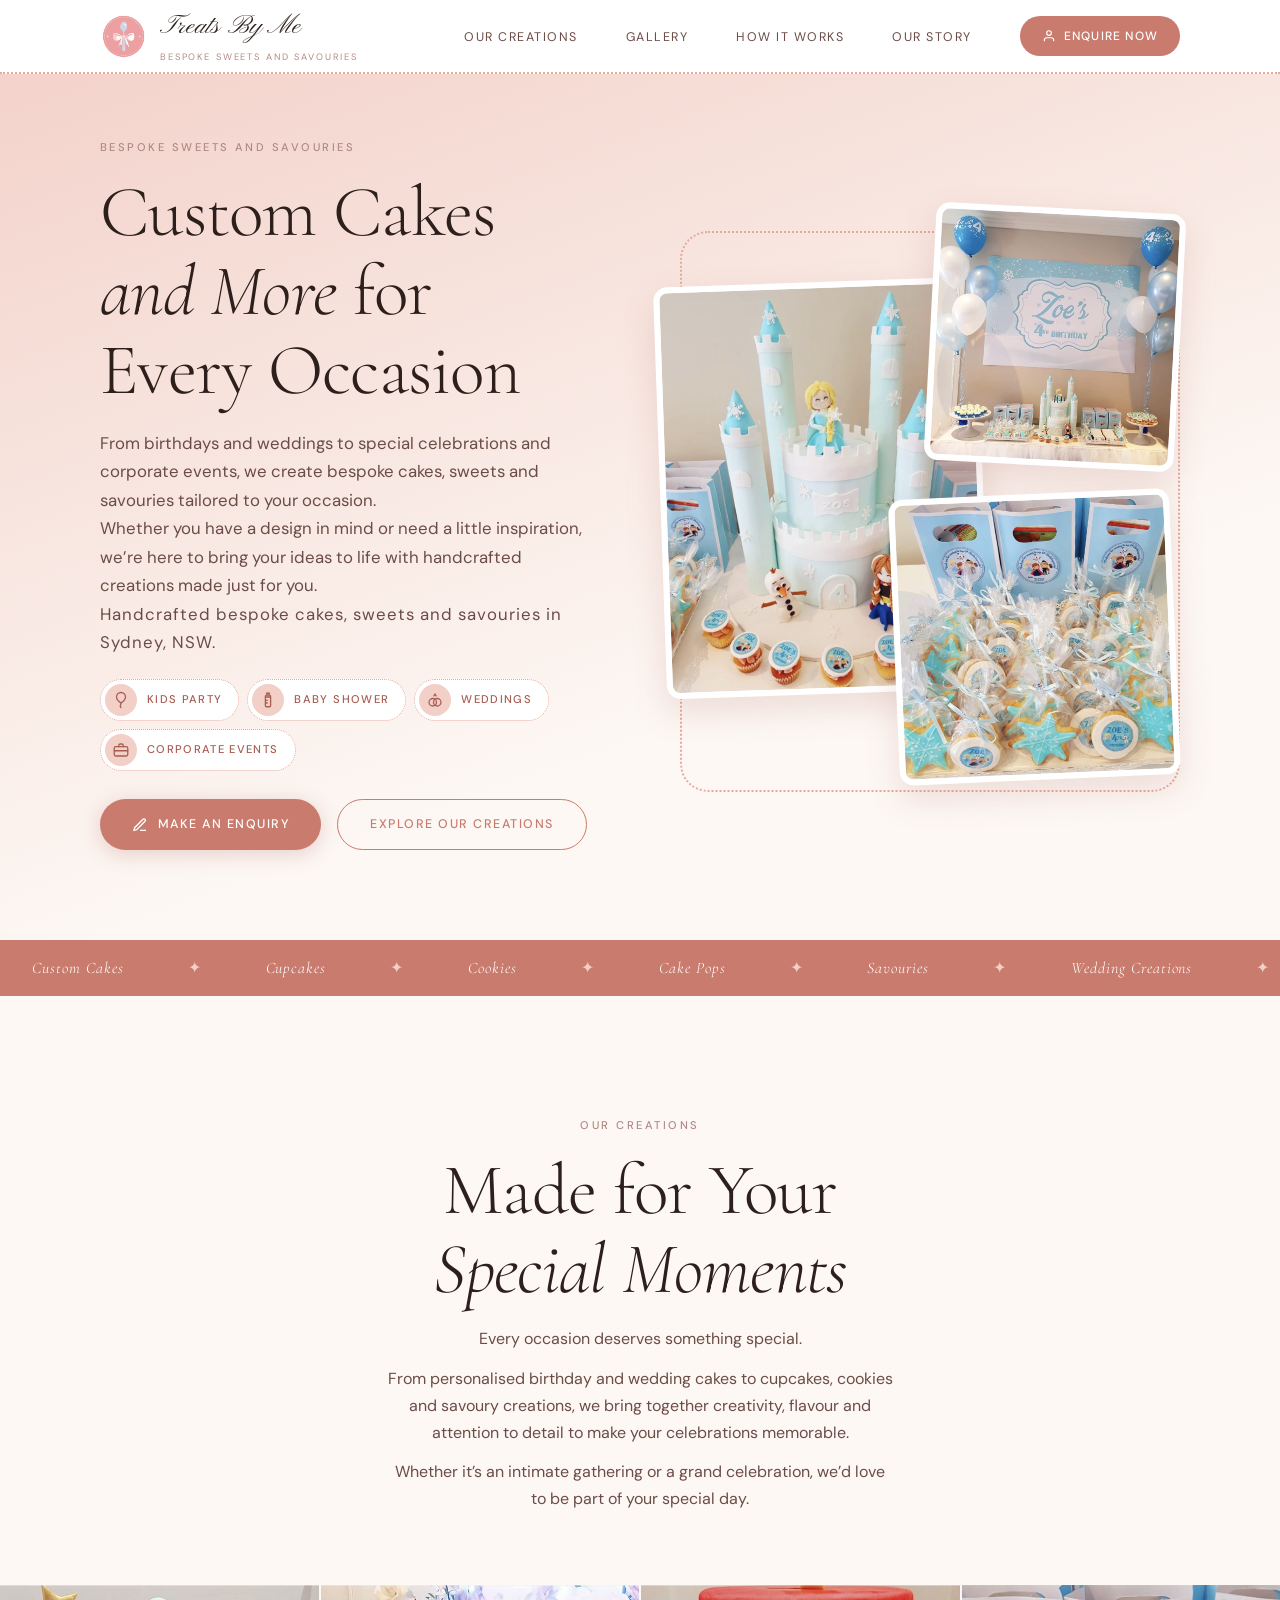
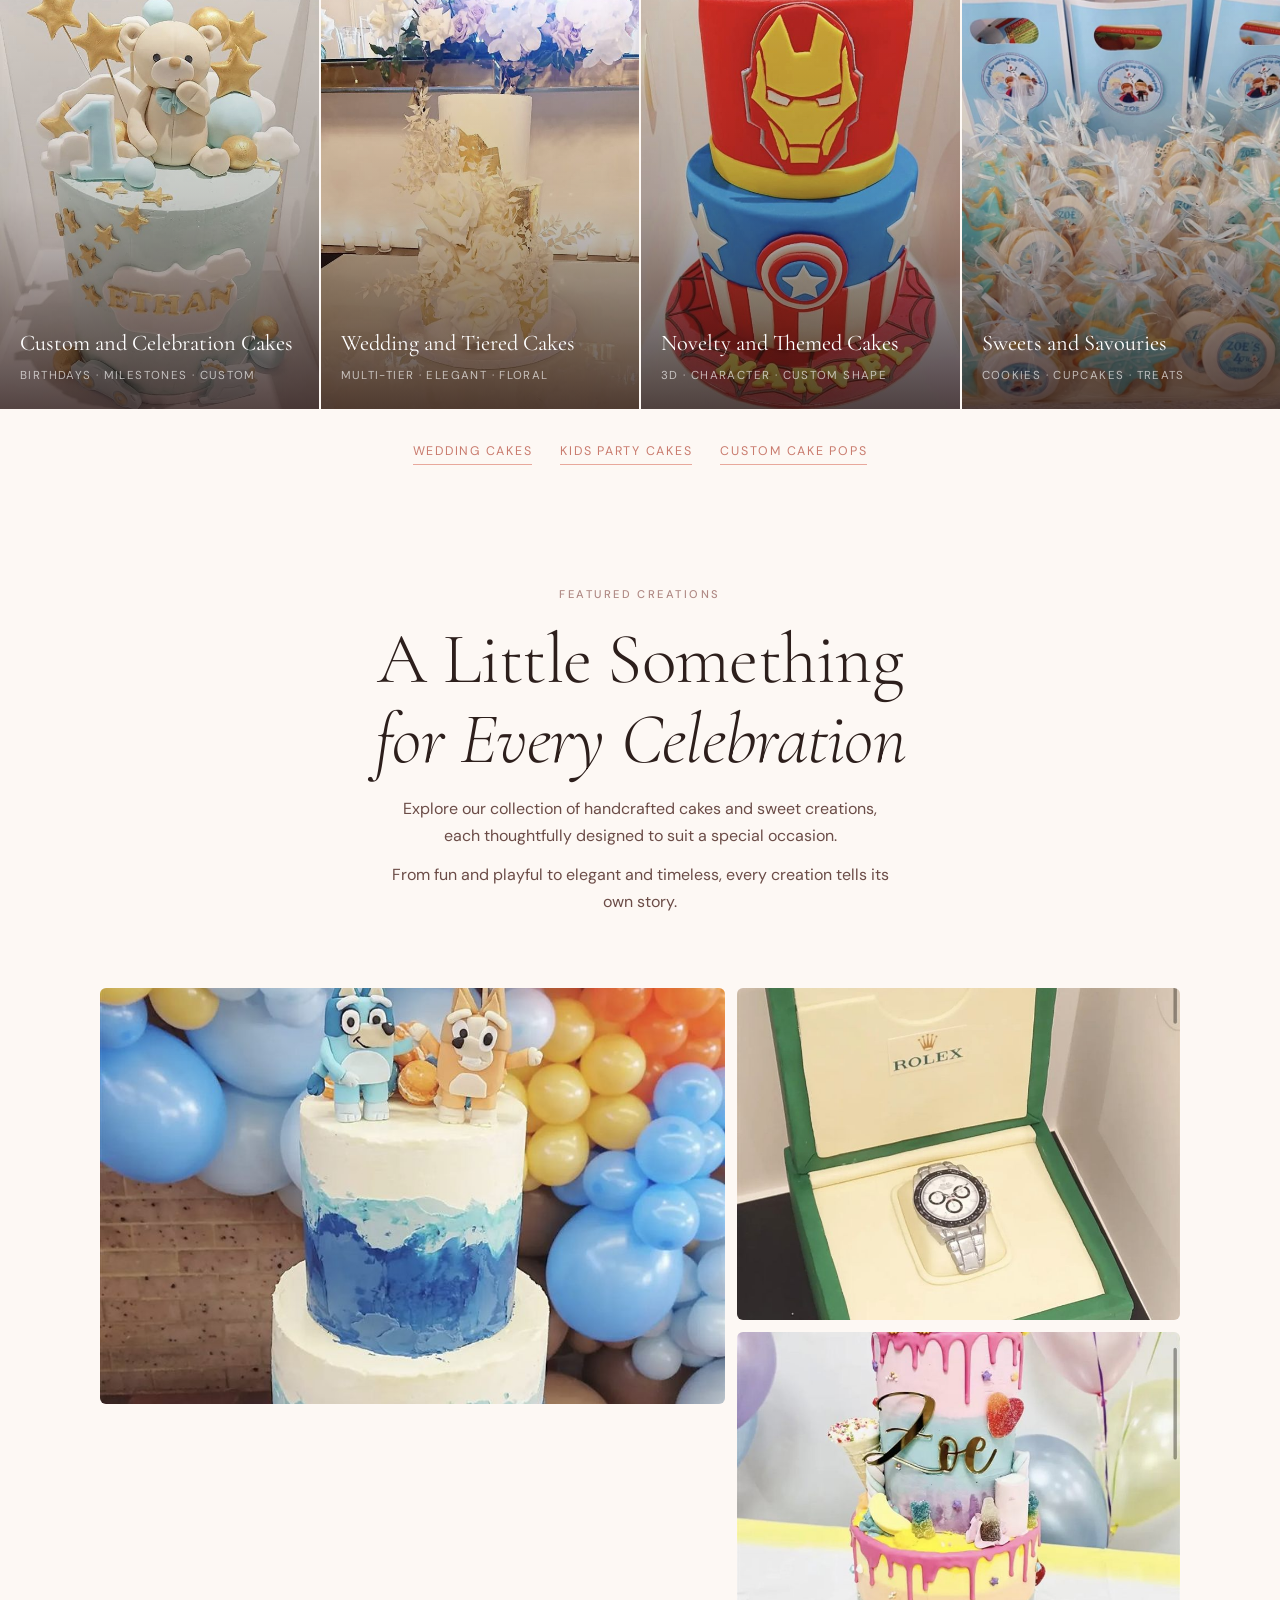
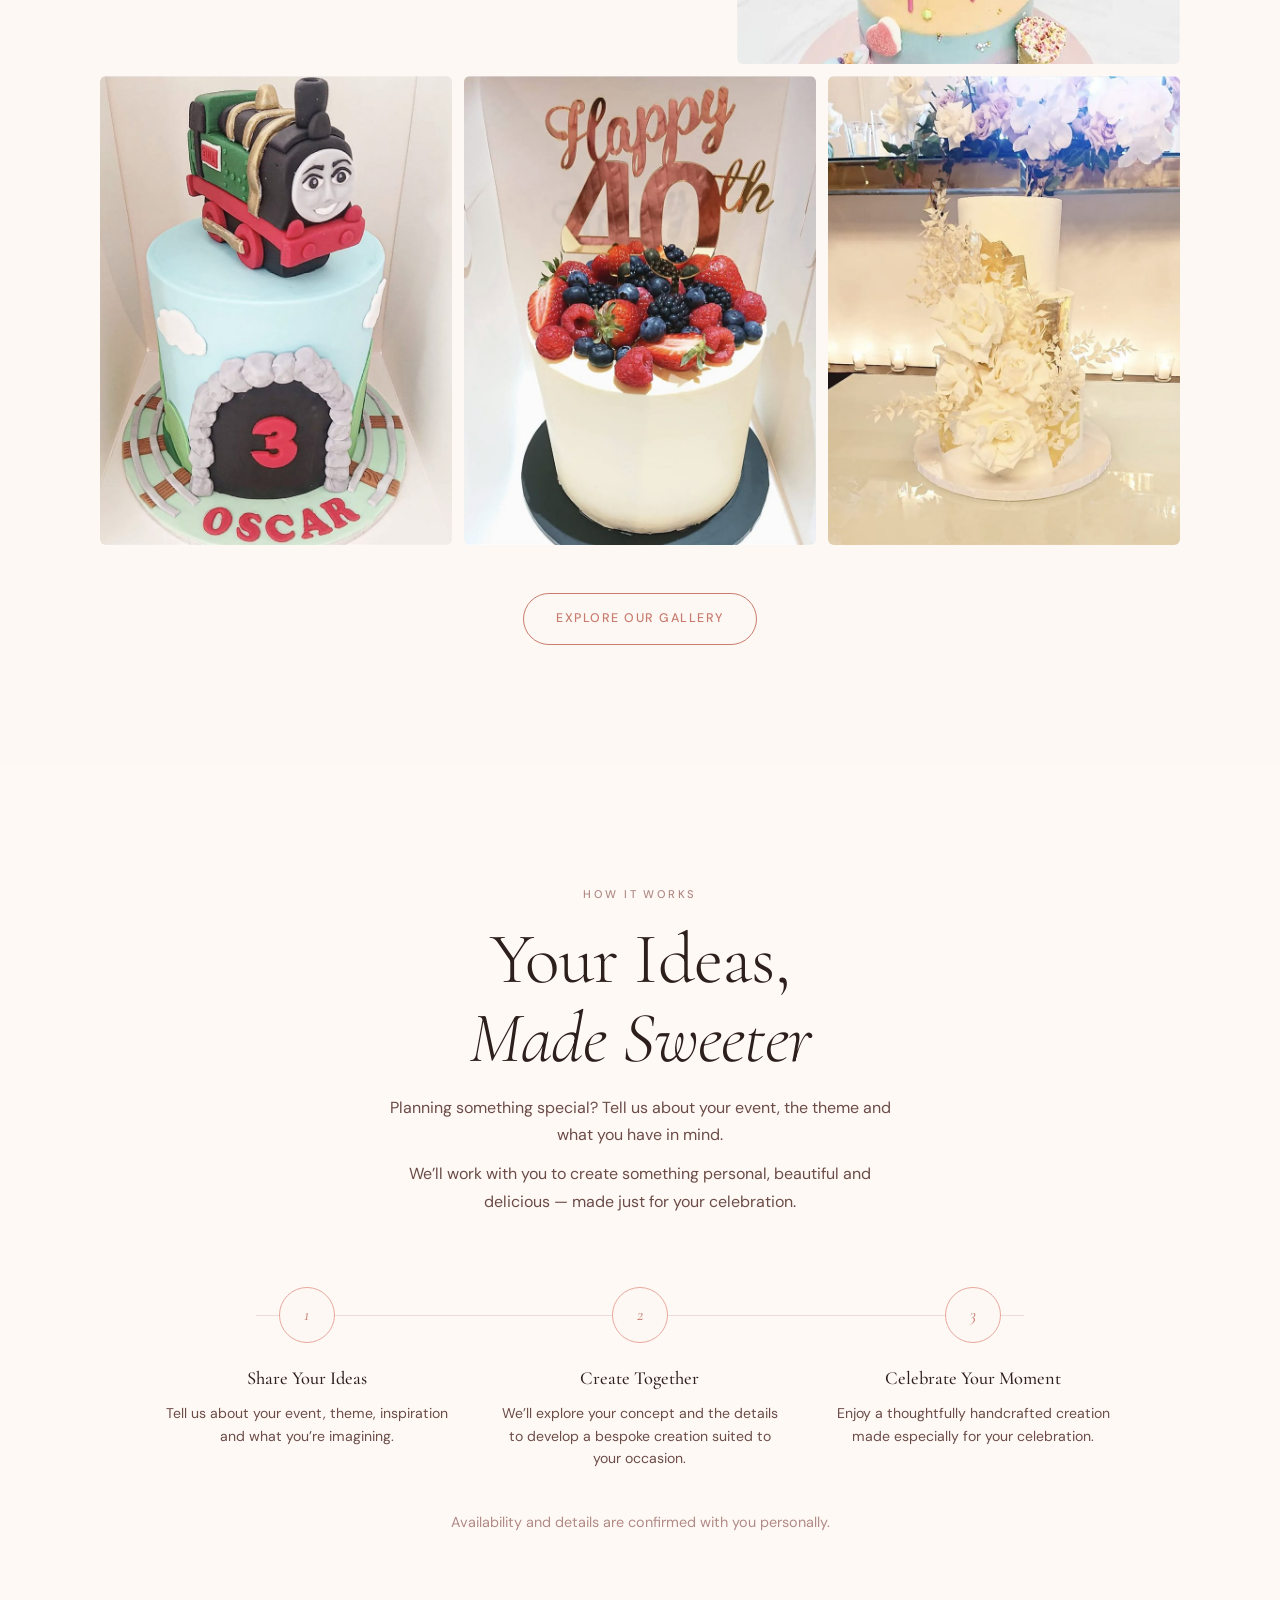
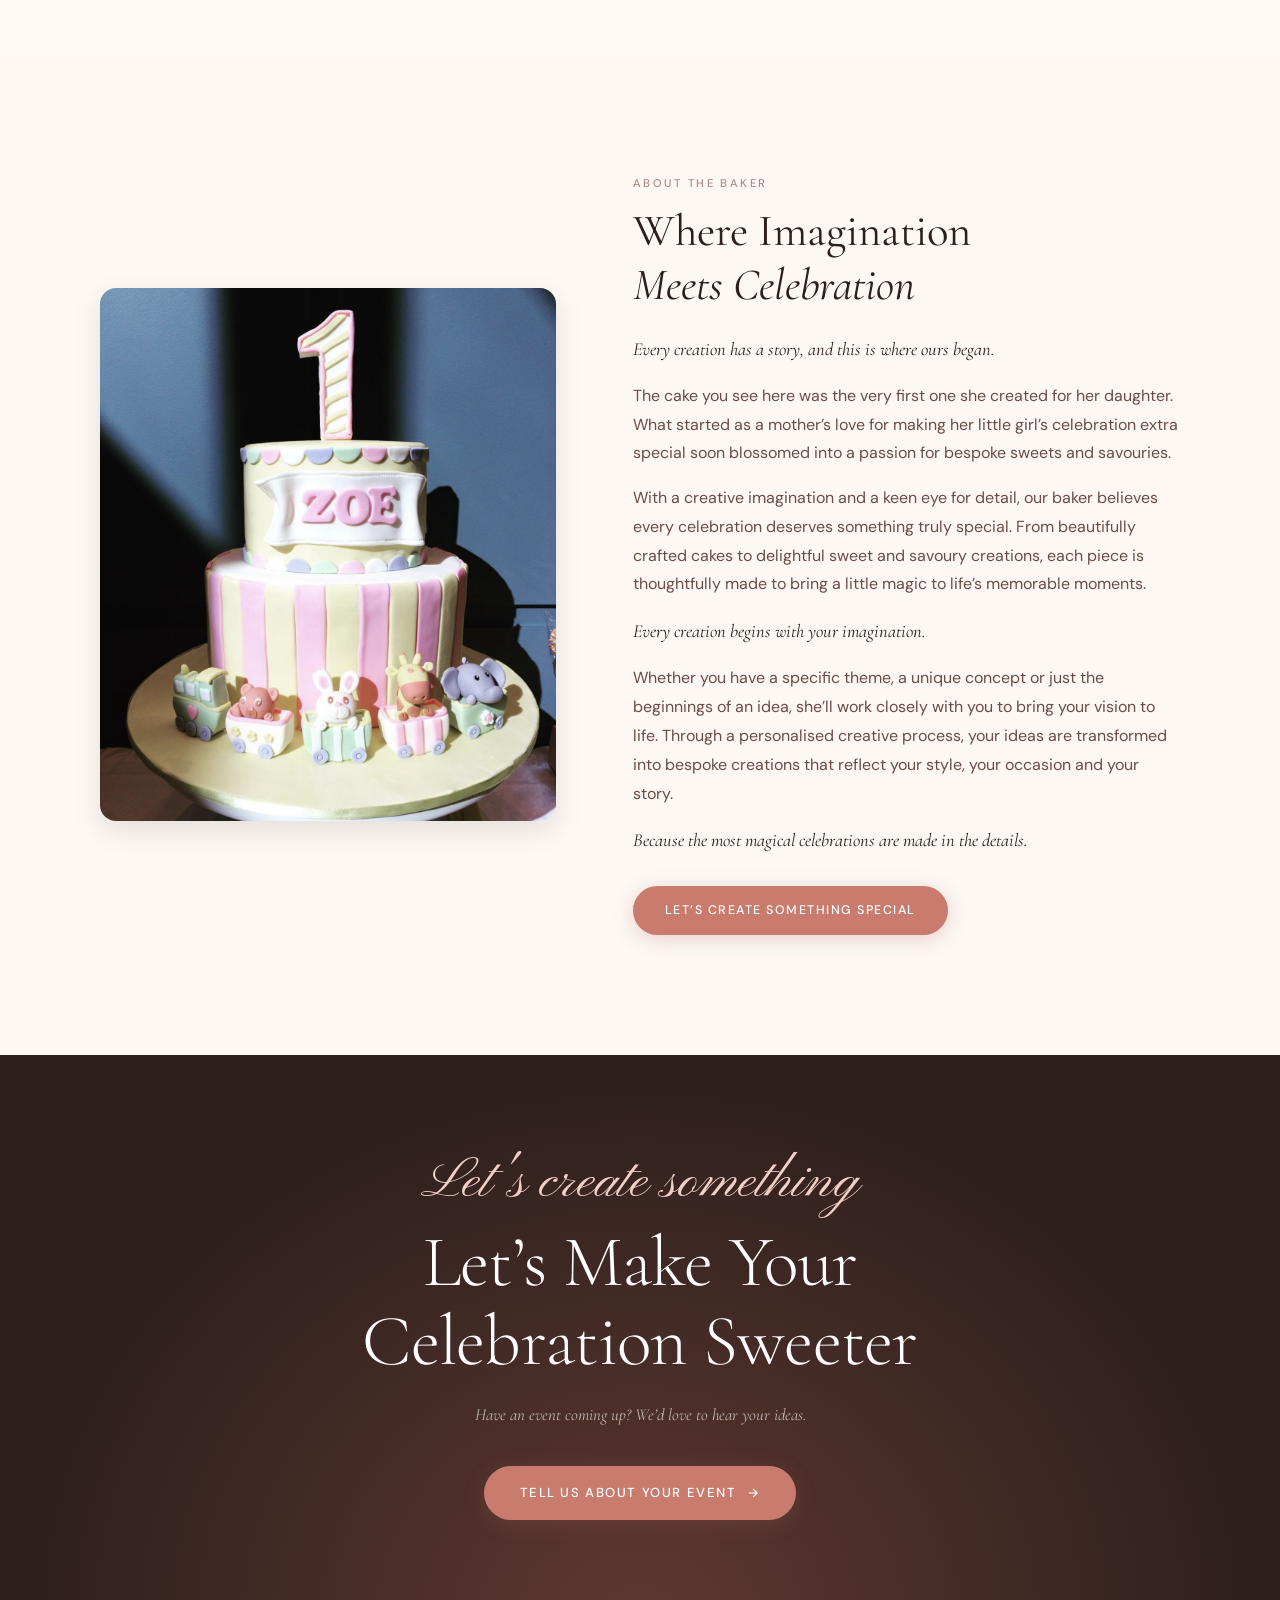
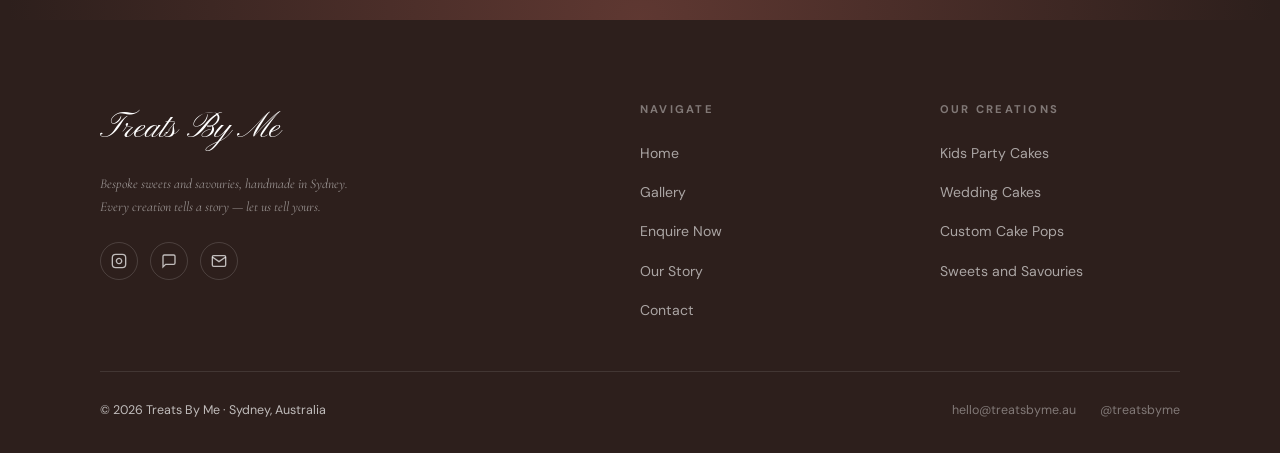
==== commit c6b96219: "Add service pages (weddings, kids parties, cake pops) and GA4 - Standalone pages: /wedding-cakes-syd" ====
--- a/index.html
+++ b/index.html
@@ -37,6 +37,16 @@
   <!-- Access key injected in form. No extra script needed. -->
 
   <link rel="stylesheet" href="css/style.css">
+
+  <!-- ── Google Analytics 4 (page views only; no enquiry details are sent) ── -->
+  <script async src="https://www.googletagmanager.com/gtag/js?id=G-5PE007TXX3"></script>
+  <script>
+    window.dataLayer = window.dataLayer || [];
+    function gtag() { dataLayer.push(arguments); }
+    gtag("js", new Date());
+    gtag("config", "G-5PE007TXX3");
+  </script>
+
 
   <!-- Structured Data - Local Business (verified details only) -->
   <script type="application/ld+json">
@@ -246,6 +256,12 @@
           </div>
         </article>
       </div>
+
+      <p class="creations-links">
+        <a href="/wedding-cakes-sydney/">Wedding cakes</a>
+        <a href="/kids-party-cakes-sydney/">Kids party cakes</a>
+        <a href="/cake-pops-sydney/">Custom cake pops</a>
+      </p>
     </section>
 
     <!-- Gallery teaser -->
@@ -1201,9 +1217,9 @@
         <div class="footer__col">
           <h4>Our Creations</h4>
           <ul role="list">
-            <li><a href="#order" data-page="order">Custom and Celebration Cakes</a></li>
-            <li><a href="#order" data-page="order">Wedding and Tiered Cakes</a></li>
-            <li><a href="#order" data-page="order">Novelty and Themed Cakes</a></li>
+            <li><a href="/kids-party-cakes-sydney/">Kids Party Cakes</a></li>
+            <li><a href="/wedding-cakes-sydney/">Wedding Cakes</a></li>
+            <li><a href="/cake-pops-sydney/">Custom Cake Pops</a></li>
             <li><a href="#order" data-page="order">Sweets and Savouries</a></li>
           </ul>
         </div>
--- a/css/style.css
+++ b/css/style.css
@@ -1643,3 +1643,22 @@
   letter-spacing: 0.06em;
   color: var(--text-light);
 }
+
+/* -- Links from the home page to the dedicated service pages -- */
+.creations-links {
+  display: flex;
+  flex-wrap: wrap;
+  justify-content: center;
+  gap: 12px 28px;
+  margin-top: 32px;
+  padding: 0 20px;
+}
+.creations-links a {
+  font-size: 0.78rem;
+  letter-spacing: 0.14em;
+  text-transform: uppercase;
+  color: var(--dusty-rose);
+  border-bottom: 1px solid var(--rose);
+  padding-bottom: 2px;
+}
+.creations-links a:hover { color: var(--text-dark); }
